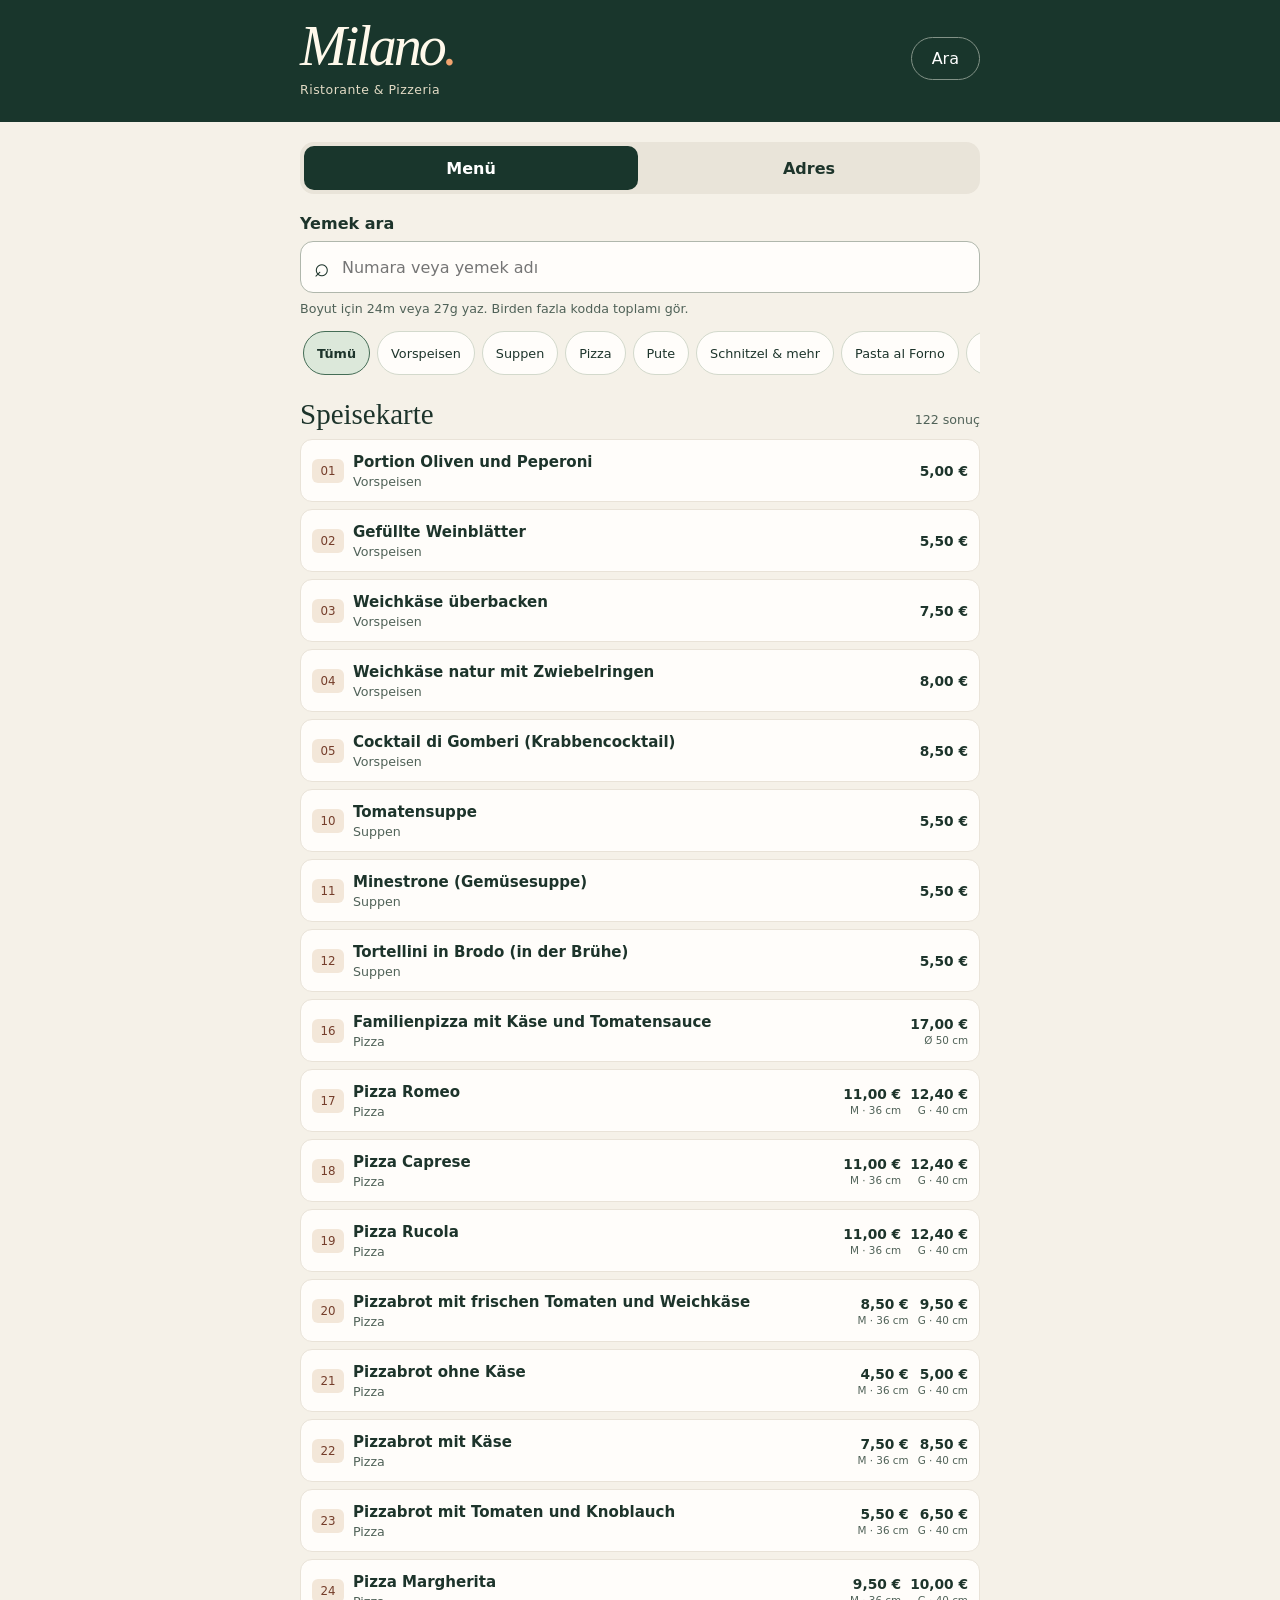
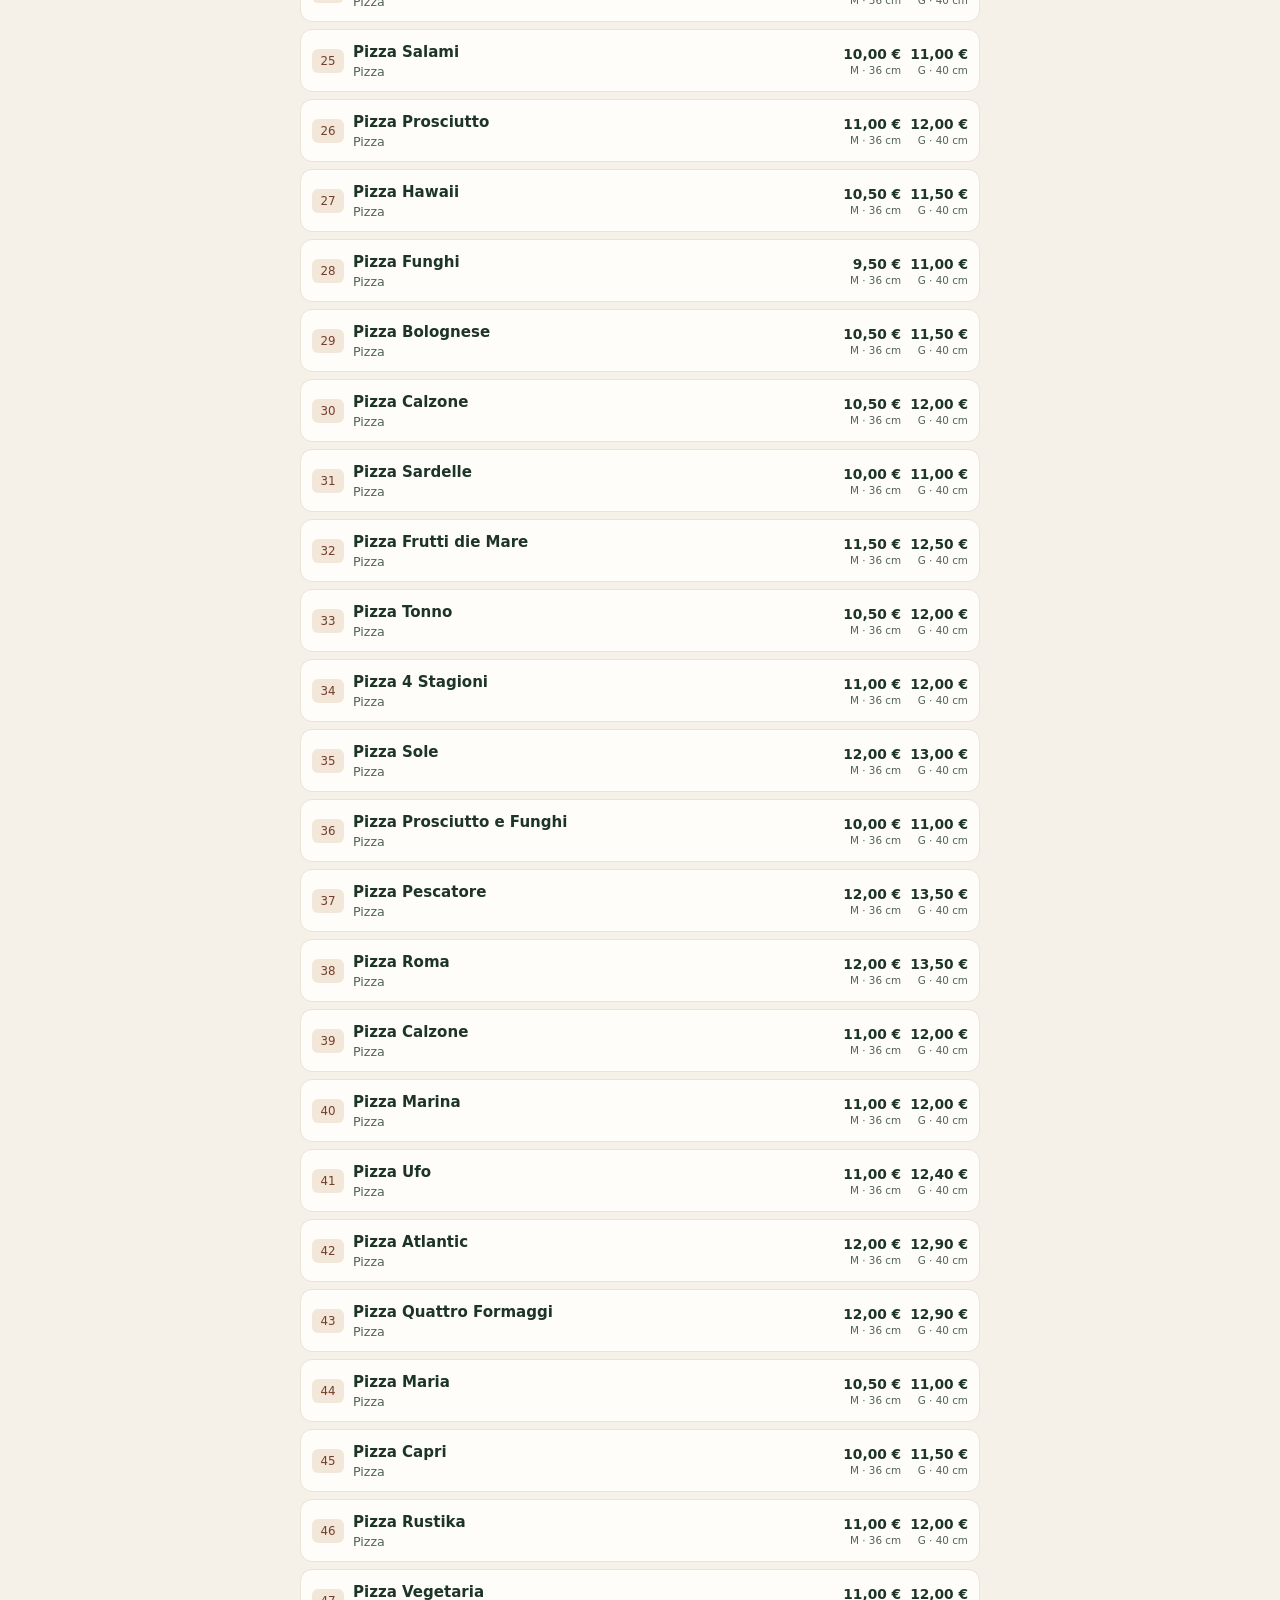
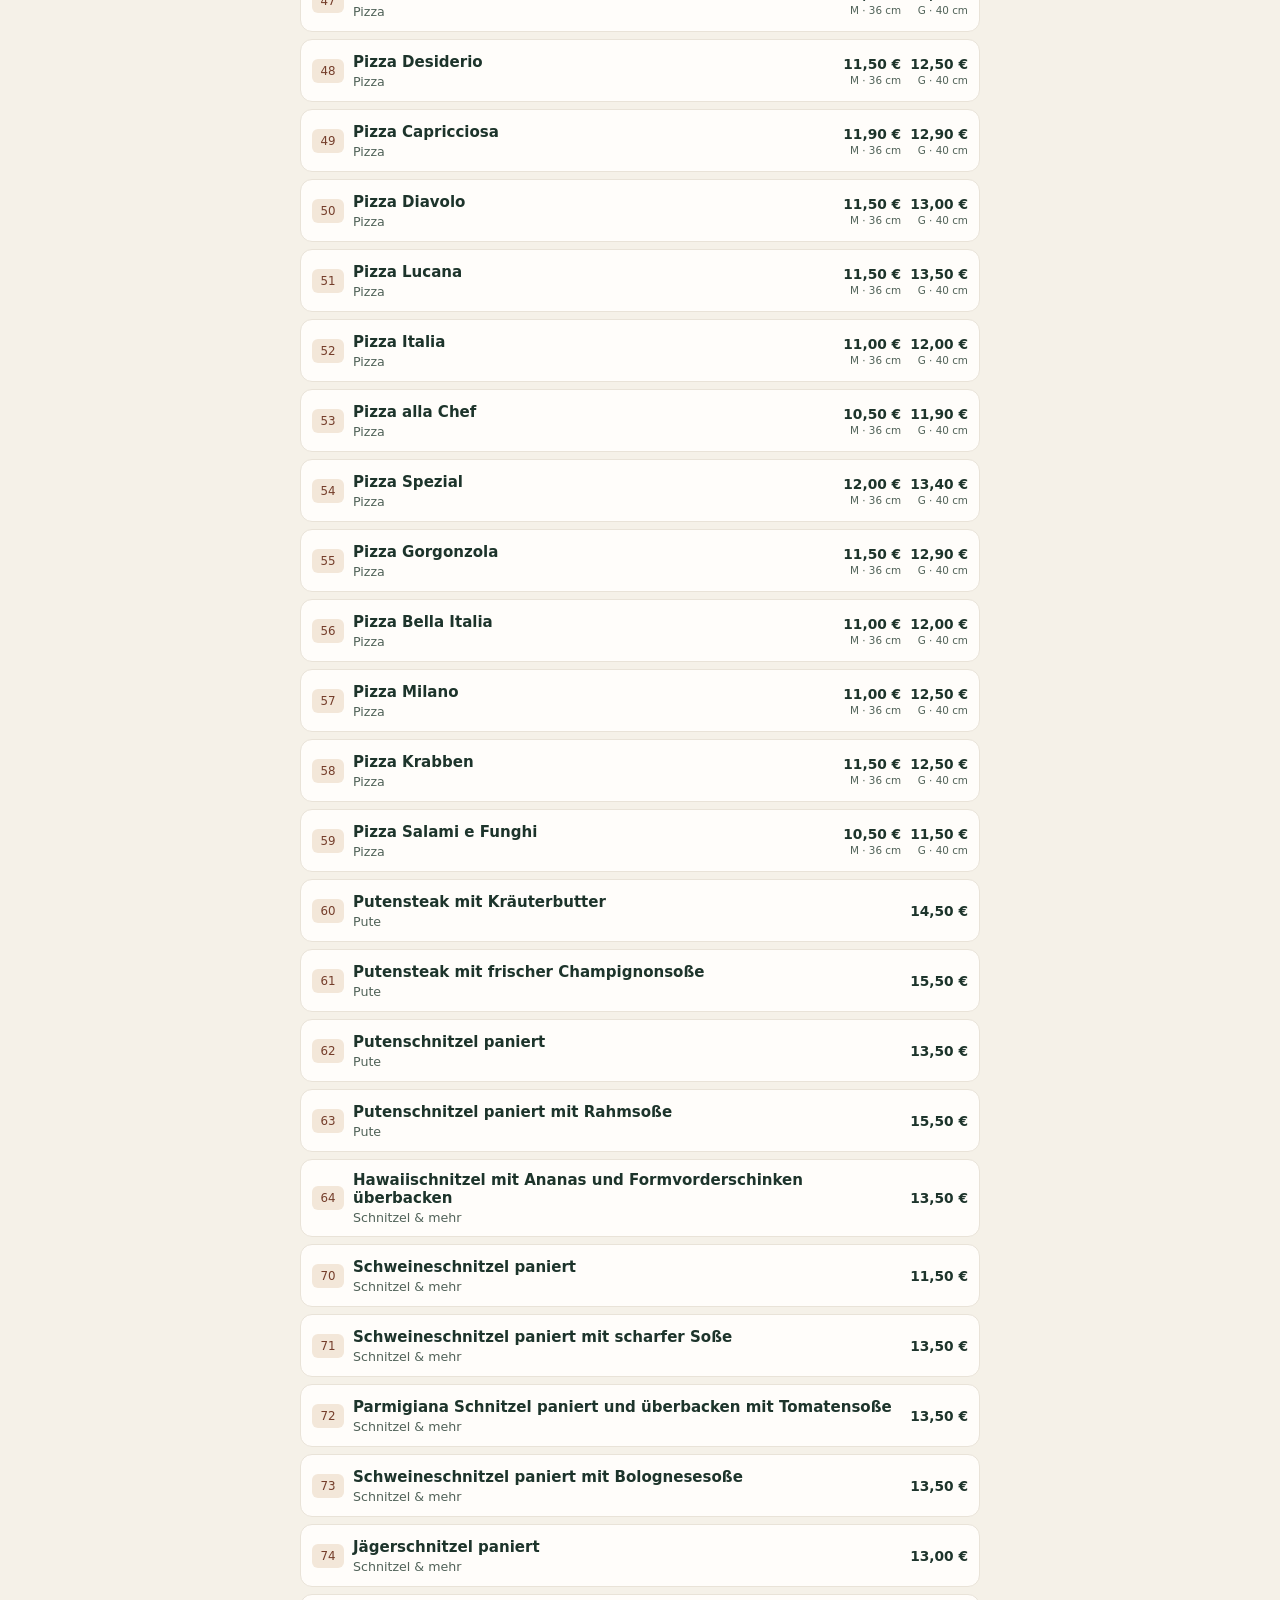
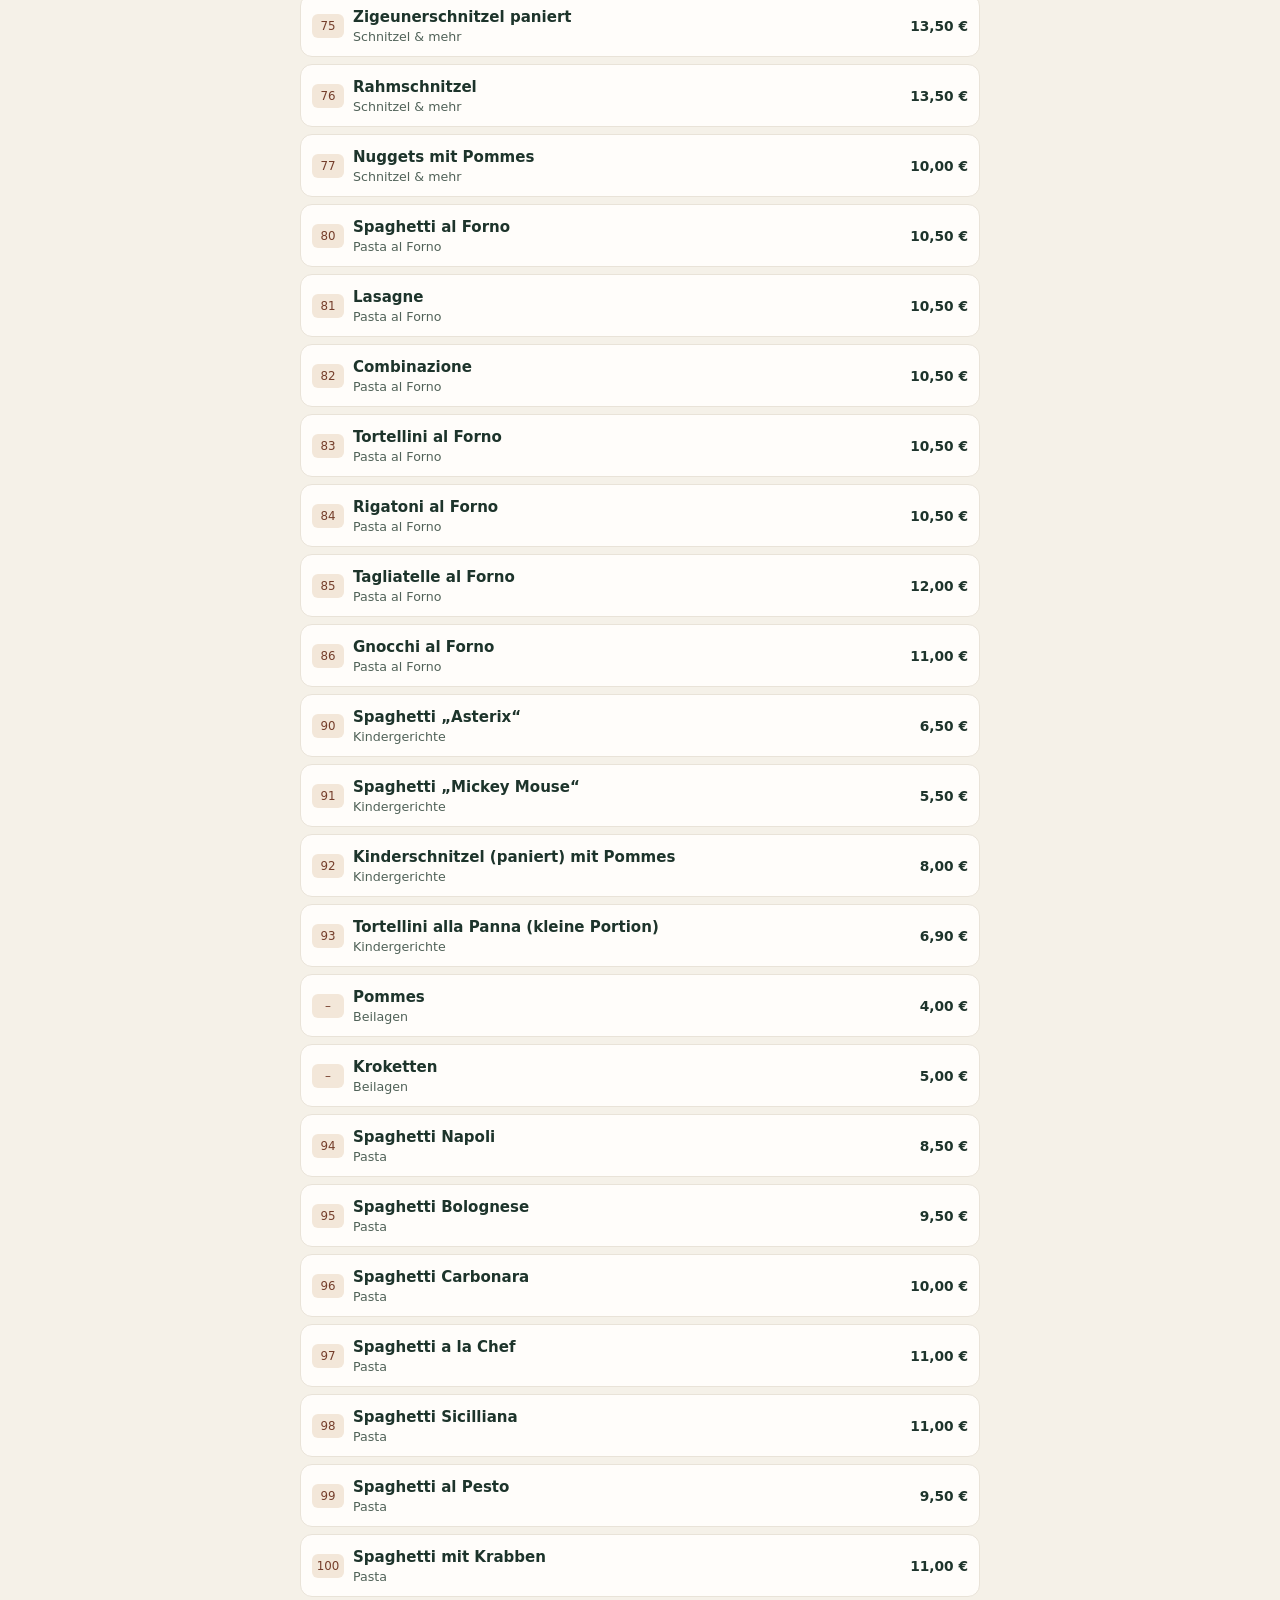
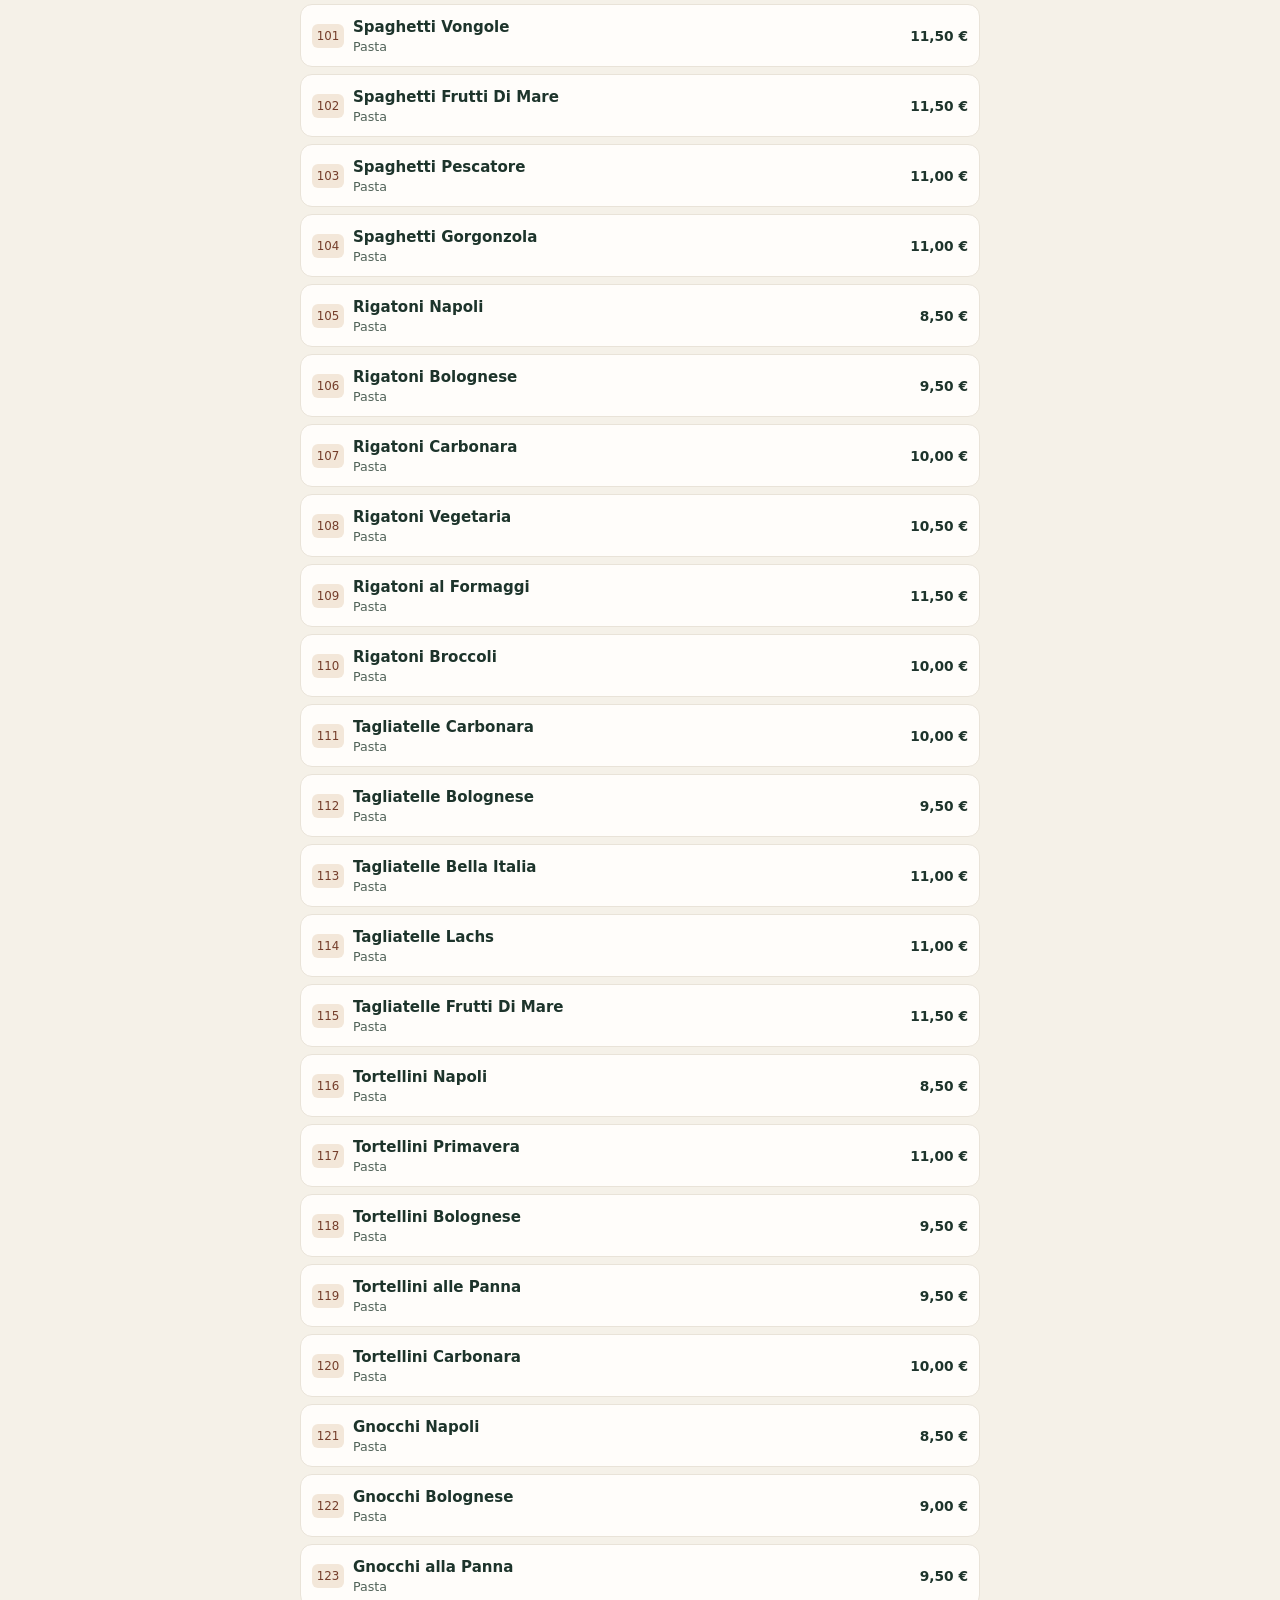
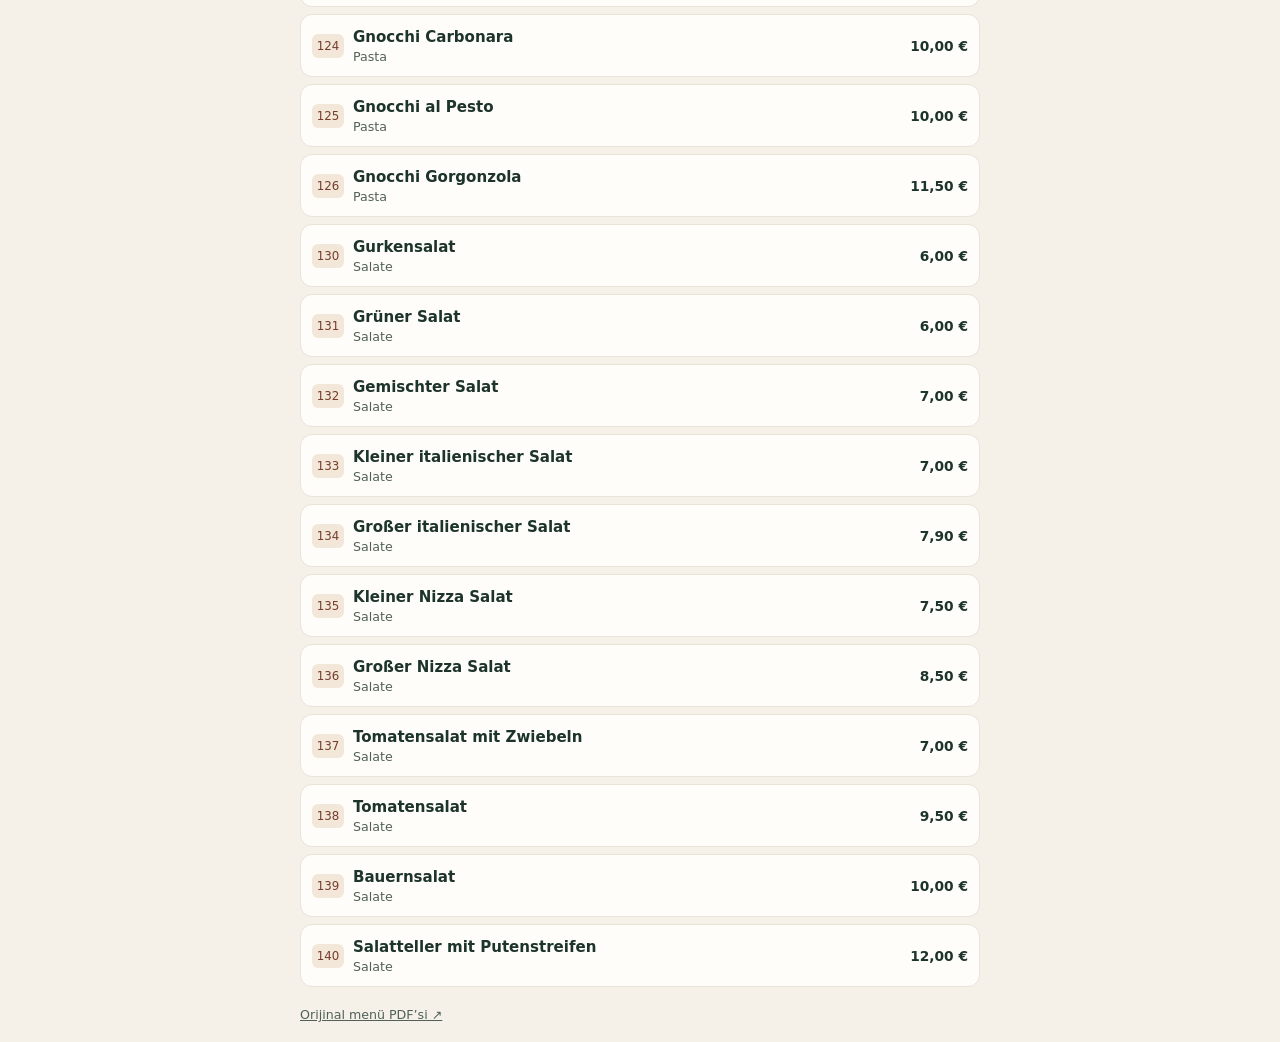
==== index.html @ b04bb292 "Add files via upload" ====
<!doctype html>
<html lang="tr">
<head>
<meta charset="utf-8">
<meta name="viewport" content="width=device-width, initial-scale=1, viewport-fit=cover">
<meta name="theme-color" content="#19362c">
<meta name="apple-mobile-web-app-capable" content="yes">
<meta name="apple-mobile-web-app-title" content="Milano">
<link rel="apple-touch-icon" href="./icon-180.png">
<link rel="icon" href="./icon-192.png">
<link rel="manifest" href="./manifest.webmanifest">
<link rel="stylesheet" href="./style.css">
<title>Milano · Menü &amp; Adres</title>
</head>
<body>
<header>
  <div class="masthead">
    <div><div class="wordmark">Milano<span>.</span></div><p>Ristorante &amp; Pizzeria</p></div>
    <a class="call" href="tel:+4963594090491" aria-label="Milano’yu ara">Ara</a>
  </div>
</header>
<main>
  <div id="main-tabs" class="tabs" role="tablist" aria-label="Arama türü">
    <button id="menu-tab" role="tab" aria-selected="true" aria-controls="results-panel">Menü</button>
    <button id="address-tab" role="tab" aria-selected="false" aria-controls="results-panel" tabindex="-1">Adres</button>
  </div>
  <section id="results-panel" role="tabpanel" aria-labelledby="menu-tab">
    <div class="search-area">
      <label id="search-label" for="query">Yemek ara</label>
      <div class="search"><span aria-hidden="true">⌕</span><input id="query" type="search" autocomplete="off" autocapitalize="off" spellcheck="false" placeholder="Numara veya yemek adı"></div>
      <p id="hint">Boyut için 24m veya 27g yaz. Birden fazla kodda toplamı gör.</p>
    </div>
    <div id="filters" class="filters" aria-label="Filtreler"></div>
    <div class="results-header"><h1 id="results-title">Speisekarte</h1><span id="count" role="status"></span></div>
    <p id="coverage" hidden>Kasabaya dokunarak sokak listesini aç. Liste resmî adres ve harita kayıtlarına dayanır.</p>
    <div id="total" aria-live="polite" hidden></div>
    <ul id="results"></ul>
    <footer>
      <a id="pdf-link" href="./speisekarte.pdf#page=2" target="_blank" rel="noopener">Orijinal menü PDF’si ↗</a>
      <p id="street-attribution" hidden><a href="https://geoshop.rlp.de/opendata-hk.html" target="_blank" rel="noopener">©GeoBasis-DE / LVermGeoRP (2026)</a> · <a href="https://www.govdata.de/dl-de/by-2-0" target="_blank" rel="noopener">dl-de/by-2-0</a> · Daten bearbeitet<br><a href="https://www.openplzapi.org/en/sources/" target="_blank" rel="noopener">OpenPLZ API</a> · <a href="https://www.openstreetmap.org/copyright" target="_blank" rel="noopener">© OpenStreetMap contributors · ODbL</a></p>
    </footer>
  </section>
  <section id="town-panel" aria-labelledby="town-title" hidden>
    <button id="town-back" type="button">← Teslimat yerlerine dön</button>
    <div class="results-header"><h1 id="town-title" tabindex="-1"></h1><span id="town-count" class="meta"></span></div>
    <p id="town-minimum" class="meta"></p>
    <p id="town-note" class="meta" hidden></p>
    <ul id="town-streets" class="town-streets"></ul>
    <footer><a href="https://geoshop.rlp.de/opendata-hk.html" target="_blank" rel="noopener">©GeoBasis-DE / LVermGeoRP (2026)</a> · <a href="https://www.govdata.de/dl-de/by-2-0" target="_blank" rel="noopener">dl-de/by-2-0</a> · Daten bearbeitet<br><a href="https://www.openplzapi.org/en/sources/" target="_blank" rel="noopener">OpenPLZ API</a> · <a href="https://www.openstreetmap.org/copyright" target="_blank" rel="noopener">© OpenStreetMap contributors · ODbL</a></footer>
  </section>
</main>
<script type="module" src="./app.js"></script>
</body>
</html>
---- style.css ----
:root{font-family:system-ui,sans-serif;color:#1d342b;background:#f5f1e8;color-scheme:light}
*{box-sizing:border-box}
[hidden]{display:none!important}
body{margin:0}
header{background:#19362c;color:#fff9eb;padding-top:env(safe-area-inset-top)}
.masthead,main{max-width:720px;margin:auto;padding-left:max(20px,env(safe-area-inset-left));padding-right:max(20px,env(safe-area-inset-right))}
.masthead{display:flex;justify-content:space-between;align-items:center;padding-block:20px 25px}
.wordmark{font:italic 56px/.95 Georgia,serif;letter-spacing:-3px}
.wordmark span{color:#f2a46f}
.masthead p{margin:9px 0 0;color:#e2dbc5;font-size:.78rem;letter-spacing:.04em}
.call{border:1px solid #829287;border-radius:25px;color:white;text-decoration:none;padding:11px 20px}
.tabs{margin:20px 0;display:grid;grid-template-columns:1fr 1fr;padding:4px;background:#e9e4d9;border-radius:14px;gap:4px}
button,input{font:inherit}
button{cursor:pointer;color:inherit}
.tabs button{border:0;border-radius:10px;background:transparent;min-height:44px;font-weight:650}
.tabs [aria-selected=true]{background:#19362c;color:white}
.search-area label{display:block;font-weight:700;margin-bottom:8px}
.search{display:flex;align-items:center;gap:10px;background:#fffdfa;border:1px solid #b0b7ac;border-radius:13px;padding:0 13px}
.search span{font-size:1.6rem}
.search input{border:0;width:100%;min-width:0;min-height:50px;background:transparent;color:inherit;font-size:16px;outline:none}
.search:focus-within{outline:2px solid #19664b;outline-offset:2px}
:focus-visible{outline:2px solid #19664b;outline-offset:2px}
#hint,#coverage,.meta,#count,footer,.size{color:#506258;font-size:.79rem}
#hint{margin:8px 0 12px}
.filters{display:flex;gap:7px;overflow:auto;padding:3px 3px 8px;scrollbar-width:thin}
.filters button{flex:none;background:#fffdfa;border:1px solid #d3d9cc;border-radius:30px;min-height:44px;padding-inline:13px;font-size:.8rem}
.filters [aria-pressed=true]{background:#dce8da;border-color:#456d56;font-weight:700}
.results-header{display:flex;align-items:baseline;justify-content:space-between;gap:10px;margin:15px 0 8px}
h1{font:normal 29px Georgia,serif;margin:0}
#coverage{margin:0 0 11px}
#results{list-style:none;padding:0;margin:0;display:grid;gap:7px}
.card{display:grid;grid-template-columns:auto minmax(0,1fr) auto;align-items:center;gap:9px;background:#fffdfa;border:1px solid #e9e3d8;border-radius:12px;padding:11px;min-height:63px}
.address-card{grid-template-columns:minmax(0,1fr) auto}
.town-card{background:#fffdfa;border:1px solid #e9e3d8;border-radius:12px}
.town-button{display:grid;grid-template-columns:minmax(0,1fr) auto auto;align-items:center;gap:10px;width:100%;border:0;background:transparent;text-align:left;padding:11px;min-height:63px;border-radius:12px}
.town-button::after{content:"";width:8px;height:8px;border-right:2px solid #506258;border-top:2px solid #506258;transform:rotate(45deg);margin:0 5px 0 1px}
.town-button>span:nth-child(2){text-align:right;white-space:nowrap}
#town-panel{padding-top:17px}
#town-back{min-height:44px;padding:0 13px;border:1px solid #b9cbb9;border-radius:10px;background:#e8efe5;font-weight:650}
#town-title:focus{outline:none}
#town-minimum{margin-top:0}
.town-streets{list-style:none;margin:15px 0 0;padding:0 11px;background:#fffdfa;border:1px solid #e9e3d8;border-radius:12px}
.town-streets:empty{display:none}
.town-streets li{display:flex;justify-content:space-between;align-items:center;gap:8px;border-top:1px solid #e9e3d8;font-size:.88rem}
.town-streets li:first-child{border-top:0}
.maps-link{color:#234f3d;background:#e8efe5;border:1px solid #b9cbb9;border-radius:8px;font-size:.75rem;font-weight:700;display:inline-flex;align-items:center;min-height:44px;padding-inline:9px;white-space:nowrap;text-decoration:none}
.town-streets li{padding-block:4px}
.address-card .maps-link{margin-top:5px}
.number{font-size:.74rem;min-width:32px;text-align:center;padding:5px 4px;border-radius:6px;color:#753e2b;background:#f3e7d9;font-variant-numeric:tabular-nums}
.name{display:block;font-weight:660;font-size:.94rem;overflow-wrap:anywhere}
.meta{display:block;margin-top:3px}
.meta a,footer a{color:inherit}
.prices{display:flex;gap:9px;text-align:right;white-space:nowrap}
.price{font-size:.86rem;font-weight:720;display:block;font-variant-numeric:tabular-nums}
.size{font-size:.65rem;display:block;margin-top:2px}
#total{background:#dce8da;padding:11px 13px;margin:0 0 8px;border-radius:10px;font-size:.9rem}
.empty{padding:20px 8px;color:#506258}
footer{padding:20px 0 calc(20px + env(safe-area-inset-bottom))}
@media(max-width:360px){.masthead,main{padding-inline:13px}.card{gap:6px;padding-inline:8px}.prices{gap:6px}}
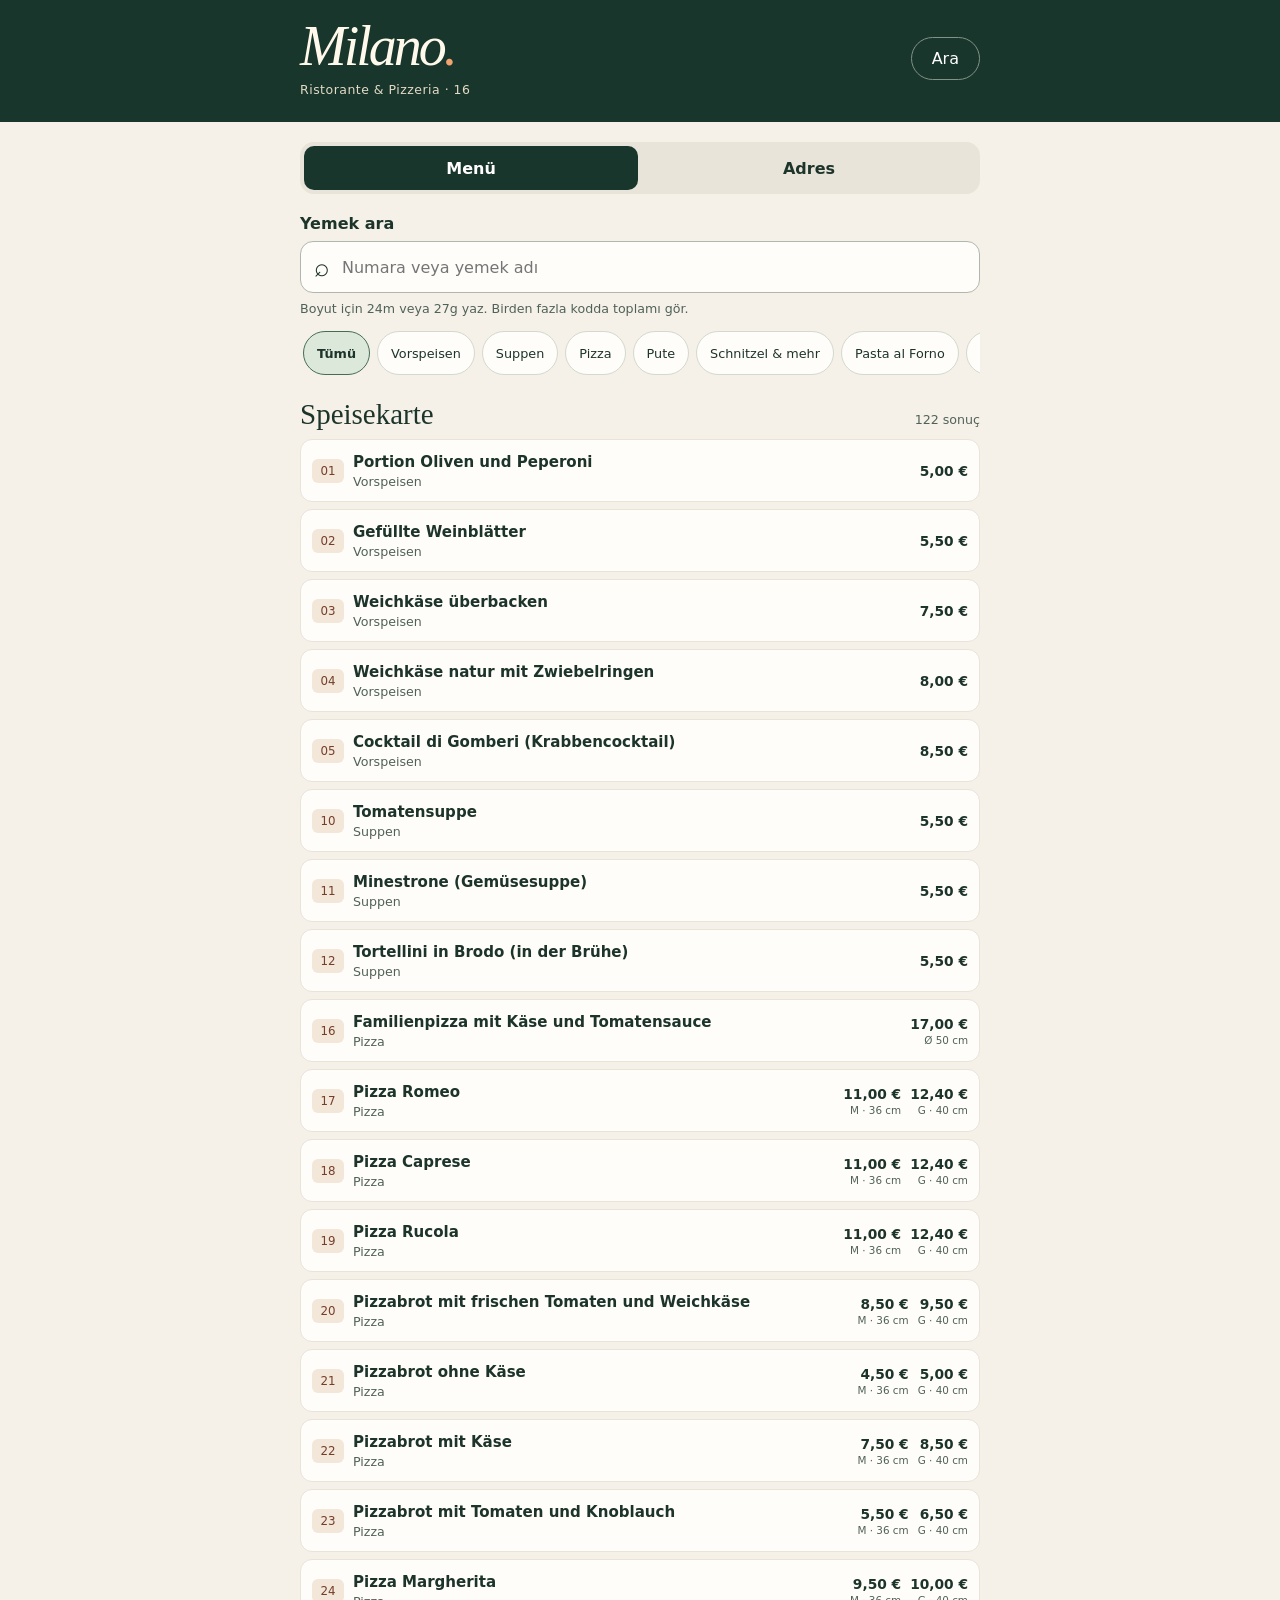
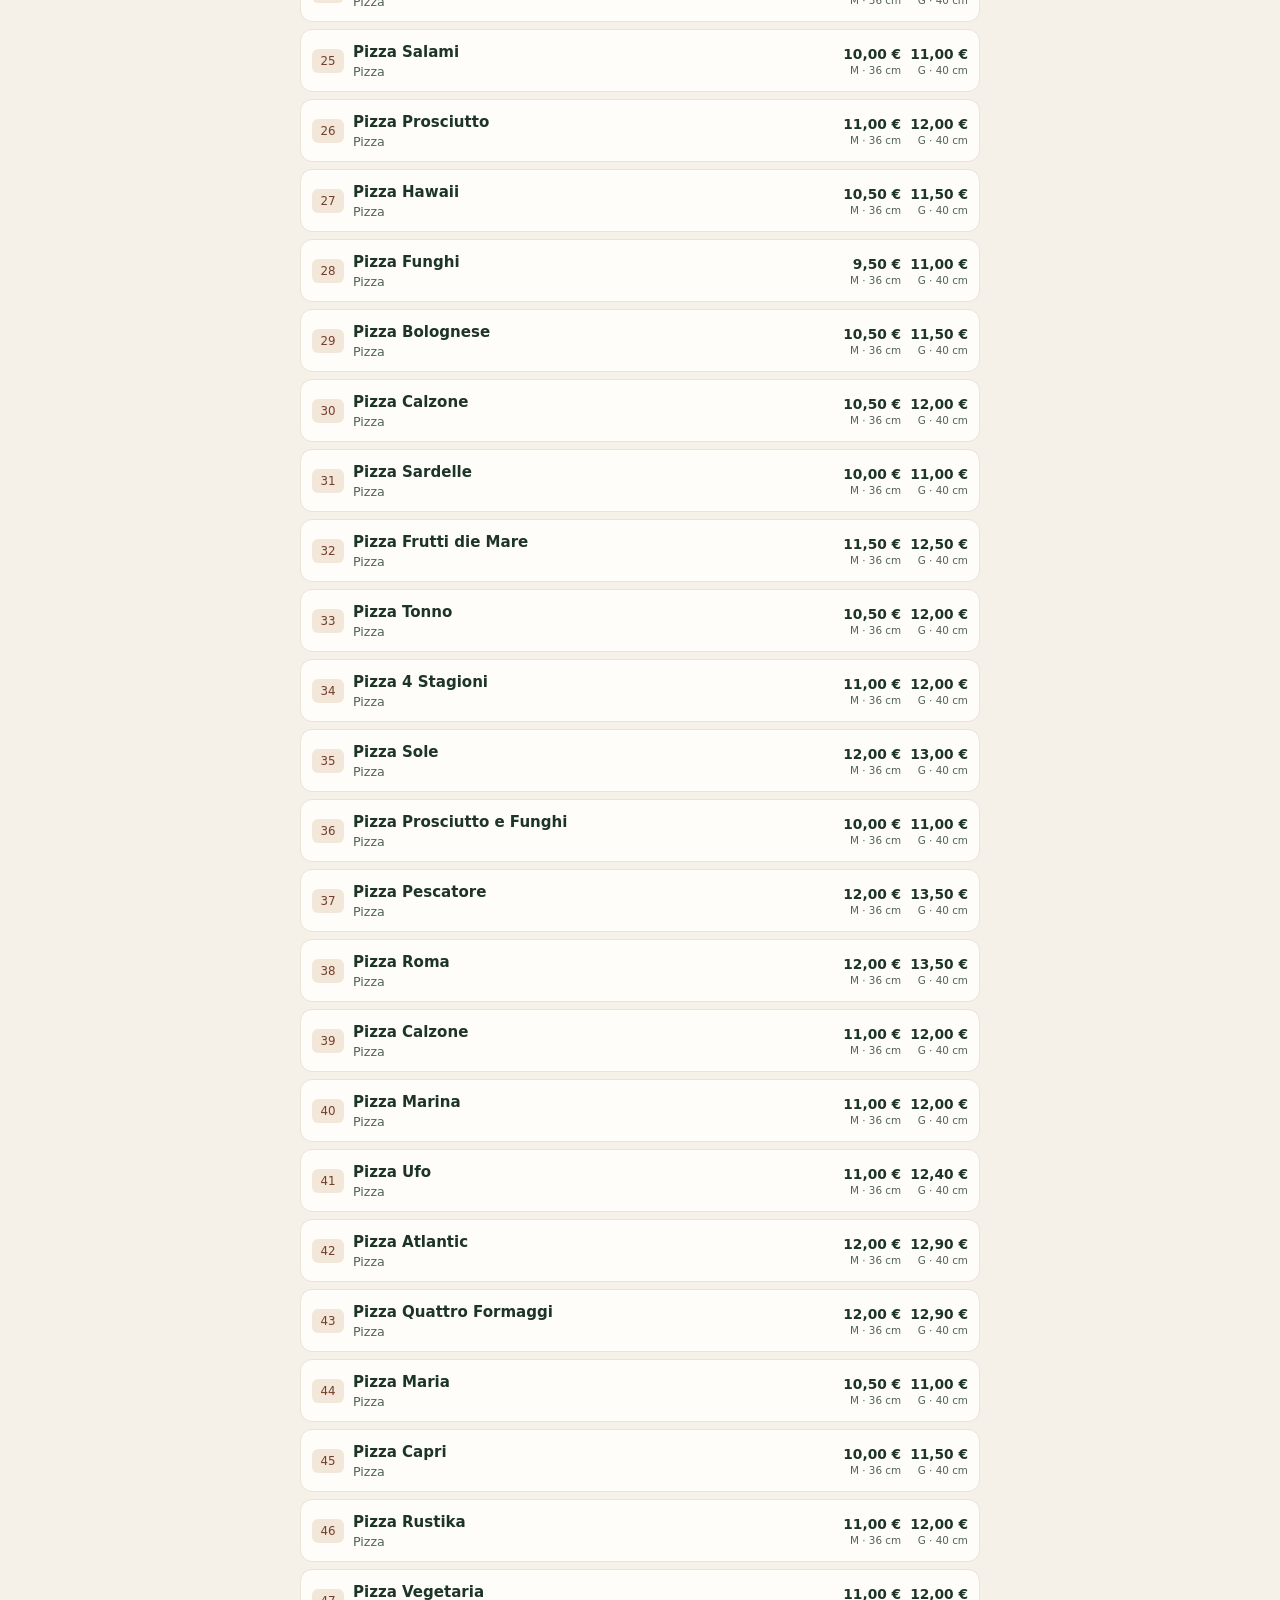
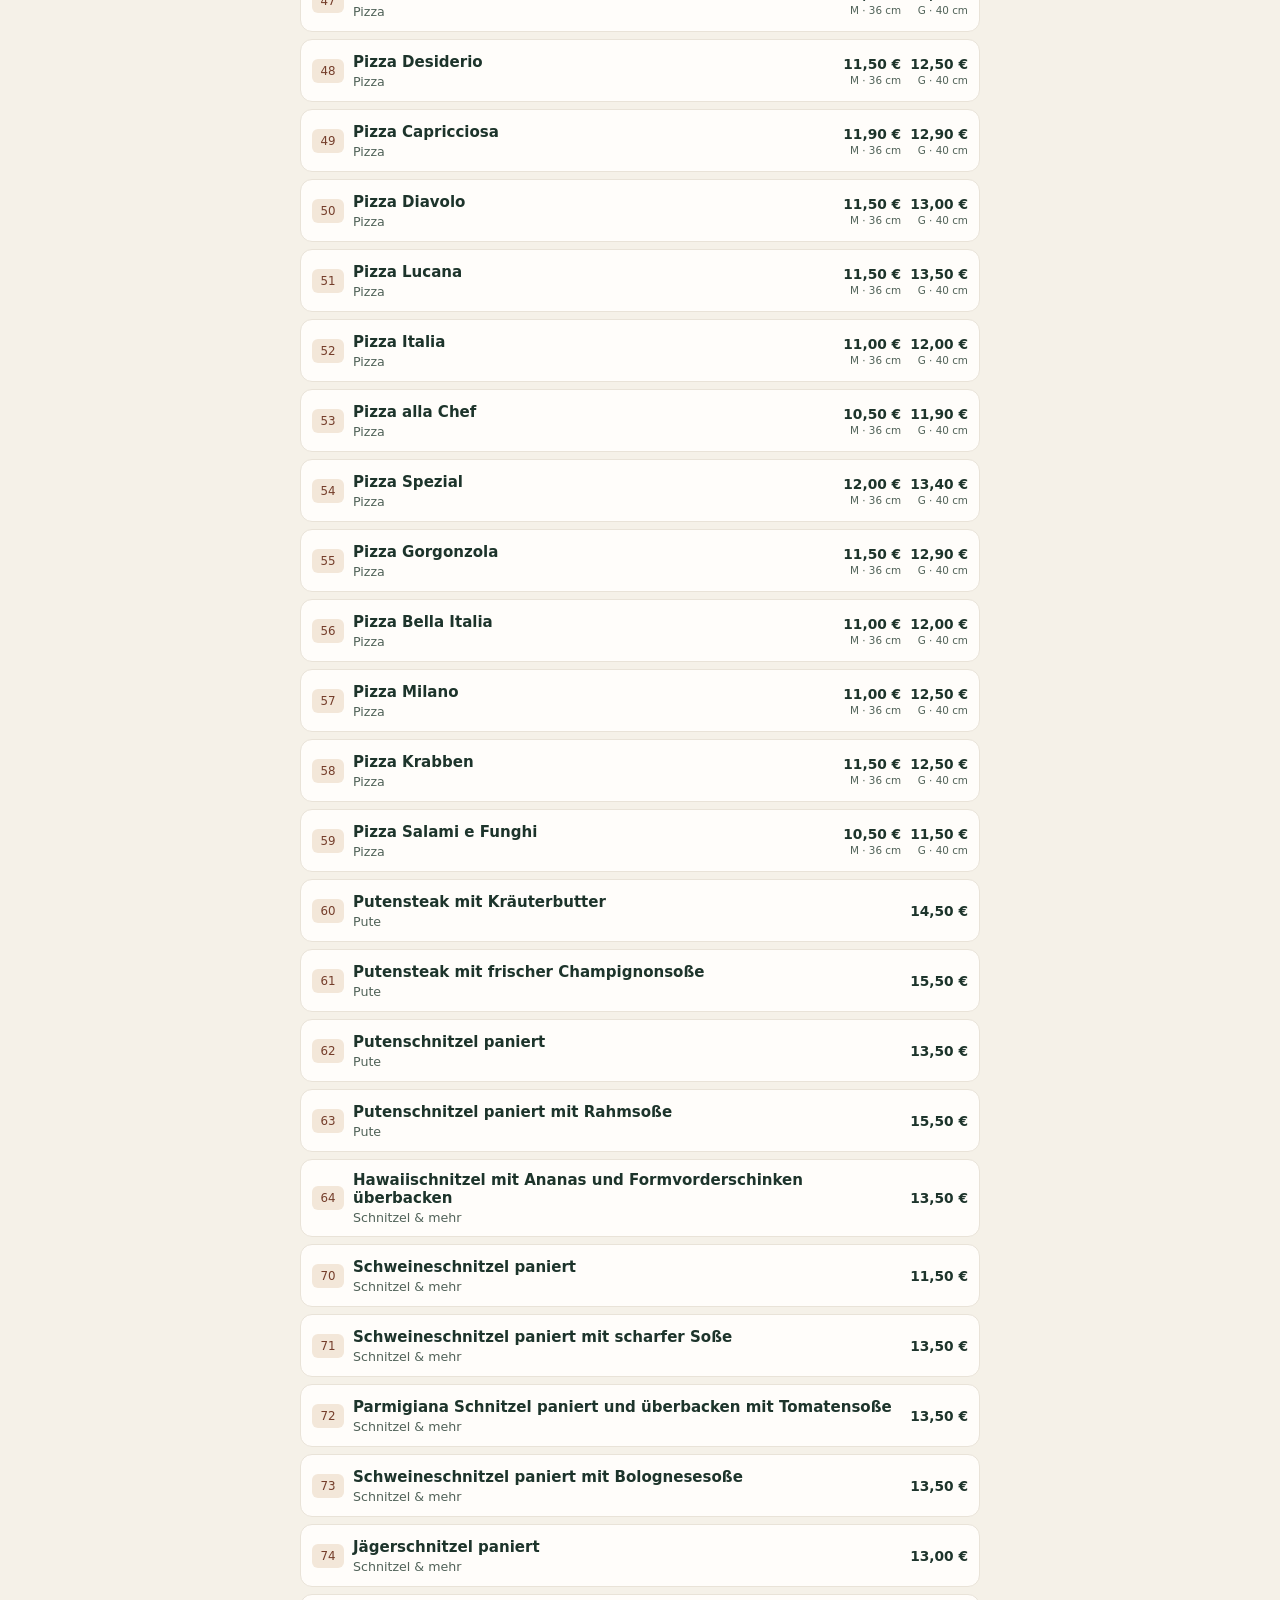
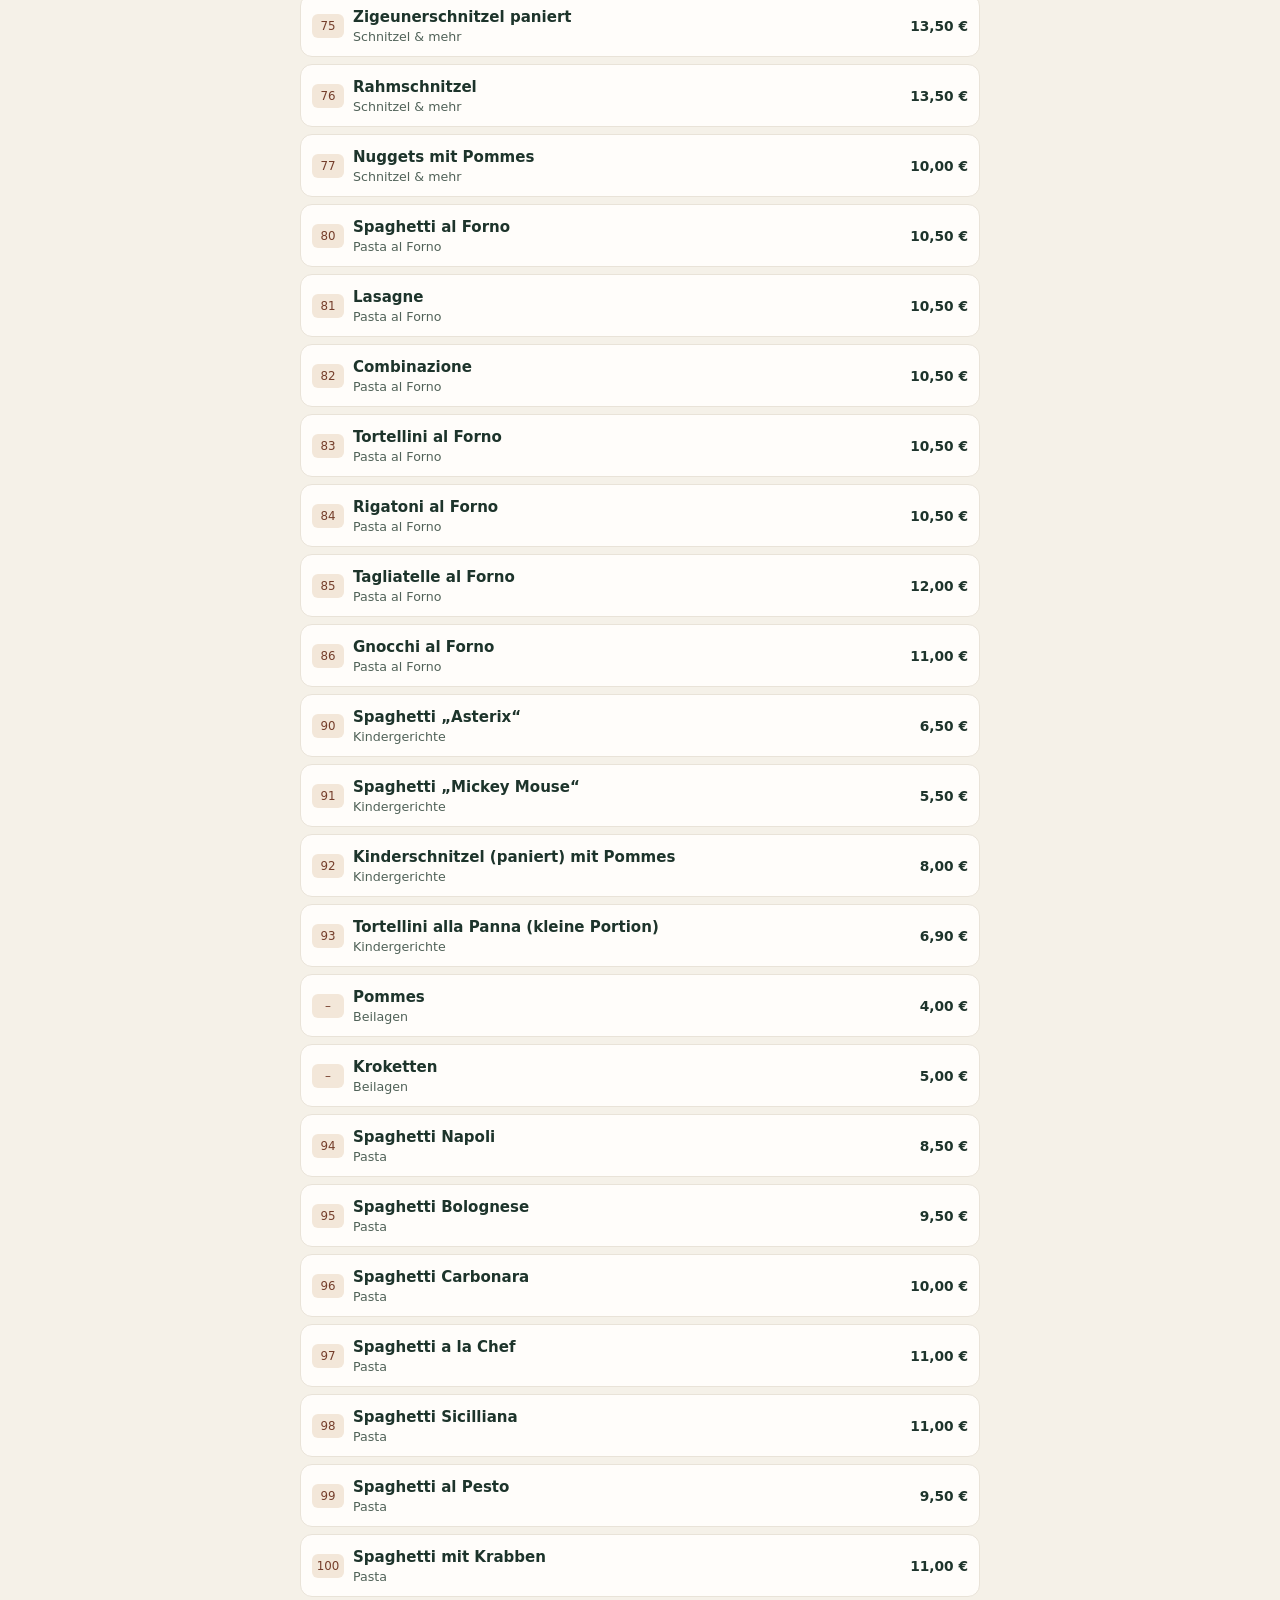
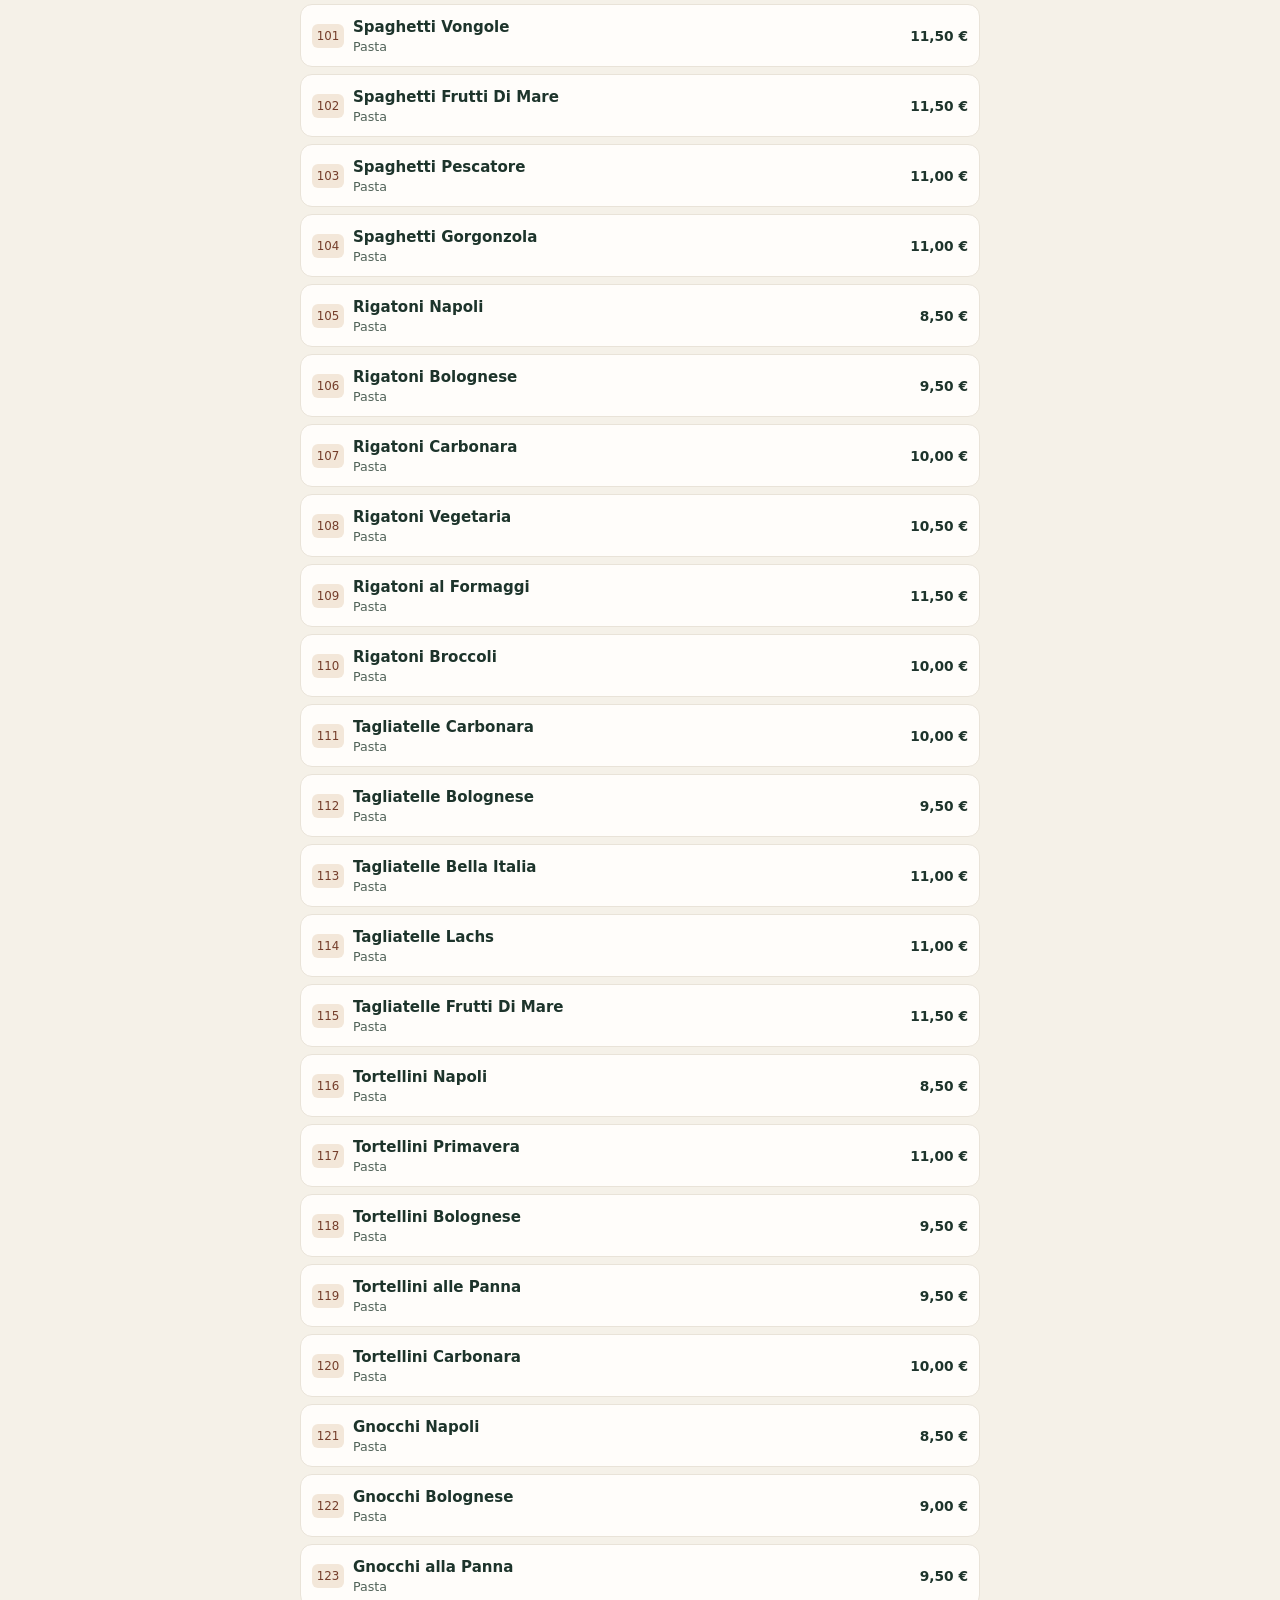
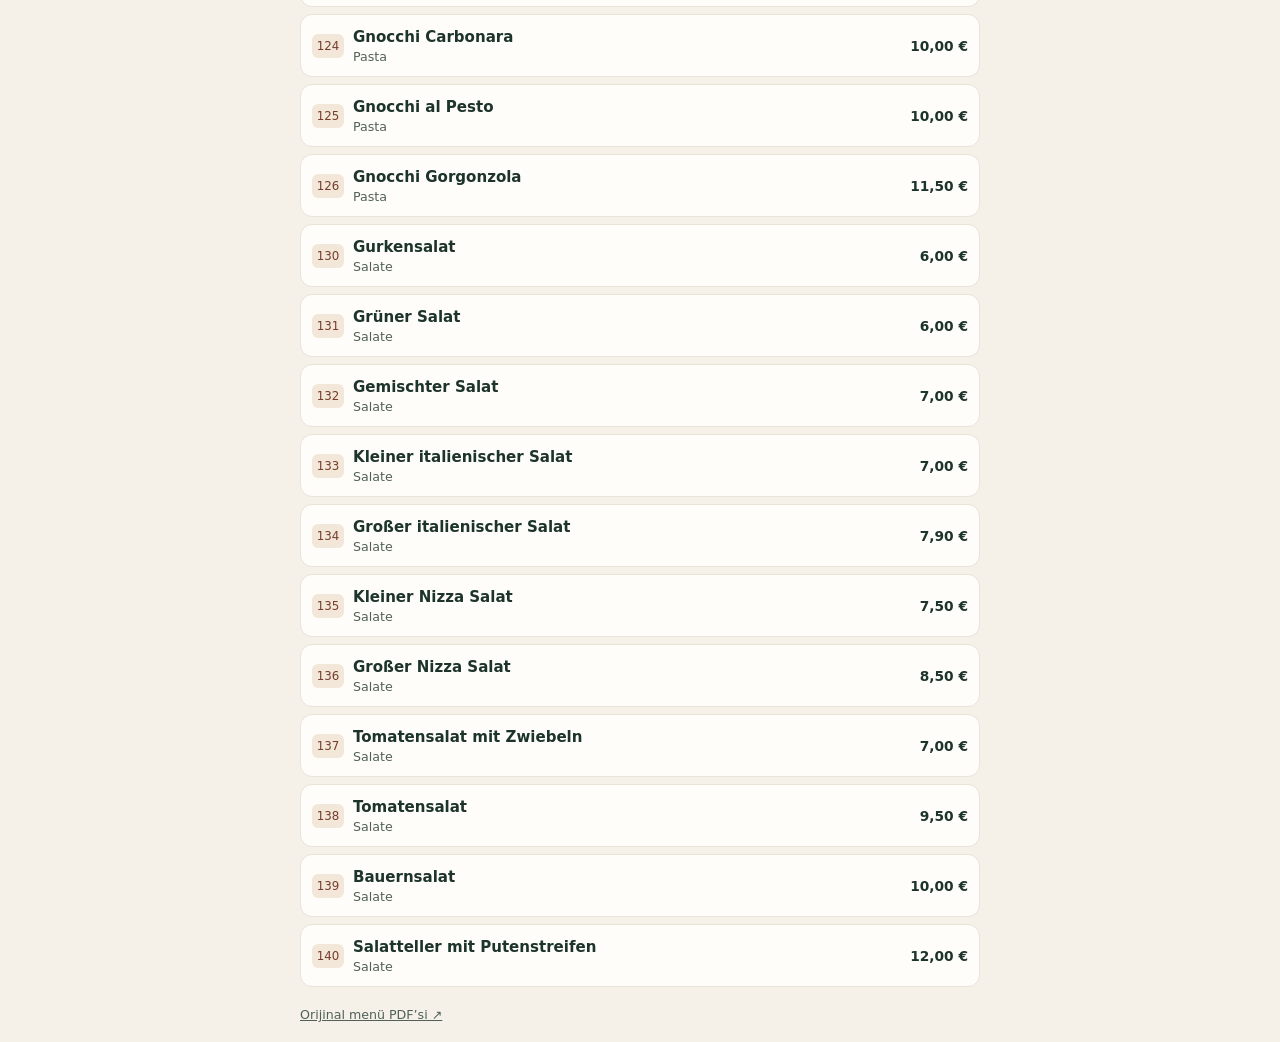
==== commit 8f652e78: "Add files via upload" ====
--- a/index.html
+++ b/index.html
@@ -9,13 +9,88 @@
 <link rel="apple-touch-icon" href="./icon-180.png">
 <link rel="icon" href="./icon-192.png">
 <link rel="manifest" href="./manifest.webmanifest">
-<link rel="stylesheet" href="./style.css">
-<title>Milano · Menü &amp; Adres</title>
+<style>
+:root{font-family:system-ui,sans-serif;color:#1d342b;background:#f5f1e8;color-scheme:light}
+*{box-sizing:border-box}
+[hidden]{display:none!important}
+body{margin:0}
+header{background:#19362c;color:#fff9eb;padding-top:env(safe-area-inset-top)}
+.masthead,main{max-width:720px;margin:auto;padding-left:max(20px,env(safe-area-inset-left));padding-right:max(20px,env(safe-area-inset-right))}
+.masthead{display:flex;justify-content:space-between;align-items:center;padding-block:20px 25px}
+.wordmark{font:italic 56px/.95 Georgia,serif;letter-spacing:-3px}
+.wordmark span{color:#f2a46f}
+.masthead p{margin:9px 0 0;color:#e2dbc5;font-size:.78rem;letter-spacing:.04em}
+.call{border:1px solid #829287;border-radius:25px;color:white;text-decoration:none;padding:11px 20px}
+.tabs{margin:20px 0;display:grid;grid-template-columns:1fr 1fr;padding:4px;background:#e9e4d9;border-radius:14px;gap:4px}
+button,input{font:inherit}
+button{cursor:pointer;color:inherit}
+.tabs button{border:0;border-radius:10px;background:transparent;min-height:44px;font-weight:650}
+.tabs [aria-selected=true]{background:#19362c;color:white}
+.search-area label{display:block;font-weight:700;margin-bottom:8px}
+.search{display:flex;align-items:center;gap:10px;background:#fffdfa;border:1px solid #b0b7ac;border-radius:13px;padding:0 13px}
+.search span{font-size:1.6rem}
+.search input{border:0;width:100%;min-width:0;min-height:50px;background:transparent;color:inherit;font-size:16px;outline:none}
+.search input::-webkit-search-cancel-button{display:none;-webkit-appearance:none}
+#clear-query{flex:none;width:44px;height:44px;border:0;border-radius:50%;background:transparent;font-size:26px;line-height:1;color:#506258;touch-action:manipulation;-webkit-tap-highlight-color:transparent}
+#clear-query:active{background:#e8efe5}
+.search:focus-within{outline:2px solid #19664b;outline-offset:2px}
+:focus-visible{outline:2px solid #19664b;outline-offset:2px}
+#hint,.meta,#count,footer,.size{color:#506258;font-size:.79rem}
+#hint{margin:8px 0 12px}
+.filters{display:flex;gap:7px;overflow:auto;padding:3px 3px 8px;scrollbar-width:thin}
+.filters button{flex:none;background:#fffdfa;border:1px solid #d3d9cc;border-radius:30px;min-height:44px;padding-inline:13px;font-size:.8rem}
+.filters [aria-pressed=true]{background:#dce8da;border-color:#456d56;font-weight:700}
+.results-header{display:flex;align-items:baseline;justify-content:space-between;gap:10px;margin:15px 0 8px}
+h1{font:normal 29px Georgia,serif;margin:0}
+#results-title.address-title{font-size:24px}
+#results{list-style:none;padding:0;margin:0;display:grid;gap:7px}
+.card{display:grid;grid-template-columns:auto minmax(0,1fr) auto;align-items:center;gap:9px;background:#fffdfa;border:1px solid #e9e3d8;border-radius:12px;padding:11px;min-height:63px}
+.address-card{grid-template-columns:minmax(0,1fr) auto}
+.town-card{background:#fffdfa;border:1px solid #e9e3d8;border-radius:12px}
+.town-button{display:grid;grid-template-columns:minmax(0,1fr) auto auto;align-items:center;gap:10px;width:100%;border:0;background:transparent;text-align:left;padding:11px;min-height:63px;border-radius:12px}
+.town-button::after{content:"";width:8px;height:8px;border-right:2px solid #506258;border-top:2px solid #506258;transform:rotate(45deg);margin:0 5px 0 1px}
+.town-button>span:nth-child(2){text-align:right;white-space:nowrap}
+#town-panel{padding-top:17px}
+#town-back{min-height:44px;padding:0 13px;border:1px solid #b9cbb9;border-radius:10px;background:#e8efe5;font-weight:650}
+#town-title:focus{outline:none}
+#town-minimum{margin-top:0}
+.town-streets{list-style:none;margin:15px 0 0;padding:0 11px;background:#fffdfa;border:1px solid #e9e3d8;border-radius:12px}
+.town-streets:empty{display:none}
+.town-streets li{display:flex;justify-content:space-between;align-items:center;gap:8px;border-top:1px solid #e9e3d8;font-size:.88rem}
+.town-streets li:first-child{border-top:0}
+.maps-link{color:#234f3d;background:#e8efe5;border:1px solid #b9cbb9;border-radius:8px;font-size:.75rem;font-weight:700;display:inline-flex;align-items:center;min-height:44px;padding-inline:9px;white-space:nowrap;text-decoration:none}
+.town-streets li{padding-block:4px}
+.address-card .maps-link{margin-top:5px}
+.number{font-size:.74rem;min-width:32px;text-align:center;padding:5px 4px;border-radius:6px;color:#753e2b;background:#f3e7d9;font-variant-numeric:tabular-nums}
+.name{display:block;font-weight:660;font-size:.94rem;overflow-wrap:anywhere}
+.meta{display:block;margin-top:3px}
+.meta a,footer a{color:inherit}
+.prices{display:flex;gap:9px;text-align:right;white-space:nowrap}
+.price{font-size:.86rem;font-weight:720;display:block;font-variant-numeric:tabular-nums}
+.size{font-size:.65rem;display:block;margin-top:2px}
+#total{background:#dce8da;padding:11px 13px;margin:0 0 8px;border-radius:10px;font-size:.9rem}
+.empty{padding:20px 8px;color:#506258}
+footer{padding:20px 0 calc(20px + env(safe-area-inset-bottom))}
+@media(max-width:360px){.masthead,main{padding-inline:13px}.card{gap:6px;padding-inline:8px}.prices{gap:6px}}
+
+:root:is(.search-compact,:has(#query:focus)),:root:is(.search-compact,:has(#query:focus)) body{overflow:hidden;overscroll-behavior:none}
+:root:is(.search-compact,:has(#query:focus)) header,:root:is(.search-compact,:has(#query:focus)) #main-tabs,:root:is(.search-compact,:has(#query:focus)) #filters,
+:root:is(.search-compact,:has(#query:focus)) #results-panel .results-header,:root:is(.search-compact,:has(#query:focus)) #hint,
+:root:is(.search-compact,:has(#query:focus)) #results-panel footer{display:none!important}
+:root:is(.search-compact,:has(#query:focus)) main{position:fixed;top:var(--search-top,0px);left:0;right:0;height:var(--search-height,100dvh);padding-top:8px;padding-bottom:max(8px,env(safe-area-inset-bottom));overflow:hidden}
+:root:is(.search-compact,:has(#query:focus)) #results-panel{height:100%;display:flex;flex-direction:column;min-height:0}
+:root:is(.search-compact,:has(#query:focus)) .search-area{flex:none;padding:3px}
+:root:is(.search-compact,:has(#query:focus)) .search-area label{position:absolute;width:1px;height:1px;padding:0;margin:-1px;overflow:hidden;clip-path:inset(50%);white-space:nowrap}
+:root:is(.search-compact,:has(#query:focus)) #results{flex:1;min-height:0;overflow-y:auto;overscroll-behavior-y:contain;-webkit-overflow-scrolling:touch;align-content:start;margin-top:8px}
+:root:is(.search-compact,:has(#query:focus)) #total{flex:none;margin:8px 0 0}
+
+</style>
+<title>Milano · iPhone arama 16</title>
 </head>
 <body>
 <header>
   <div class="masthead">
-    <div><div class="wordmark">Milano<span>.</span></div><p>Ristorante &amp; Pizzeria</p></div>
+    <div><div class="wordmark">Milano<span>.</span></div><p>Ristorante &amp; Pizzeria · <span id="build-version">16</span></p></div>
     <a class="call" href="tel:+4963594090491" aria-label="Milano’yu ara">Ara</a>
   </div>
 </header>
@@ -27,12 +102,11 @@
   <section id="results-panel" role="tabpanel" aria-labelledby="menu-tab">
     <div class="search-area">
       <label id="search-label" for="query">Yemek ara</label>
-      <div class="search"><span aria-hidden="true">⌕</span><input id="query" type="search" autocomplete="off" autocapitalize="off" spellcheck="false" placeholder="Numara veya yemek adı"></div>
+      <div class="search"><span aria-hidden="true">⌕</span><input id="query" type="search" autocomplete="off" autocapitalize="off" spellcheck="false" placeholder="Numara veya yemek adı"><button id="clear-query" type="button" aria-label="Aramayı temizle" hidden>×</button></div>
       <p id="hint">Boyut için 24m veya 27g yaz. Birden fazla kodda toplamı gör.</p>
     </div>
     <div id="filters" class="filters" aria-label="Filtreler"></div>
     <div class="results-header"><h1 id="results-title">Speisekarte</h1><span id="count" role="status"></span></div>
-    <p id="coverage" hidden>Kasabaya dokunarak sokak listesini aç. Liste resmî adres ve harita kayıtlarına dayanır.</p>
     <div id="total" aria-live="polite" hidden></div>
     <ul id="results"></ul>
     <footer>
@@ -49,6 +123,3484 @@
     <footer><a href="https://geoshop.rlp.de/opendata-hk.html" target="_blank" rel="noopener">©GeoBasis-DE / LVermGeoRP (2026)</a> · <a href="https://www.govdata.de/dl-de/by-2-0" target="_blank" rel="noopener">dl-de/by-2-0</a> · Daten bearbeitet<br><a href="https://www.openplzapi.org/en/sources/" target="_blank" rel="noopener">OpenPLZ API</a> · <a href="https://www.openstreetmap.org/copyright" target="_blank" rel="noopener">© OpenStreetMap contributors · ODbL</a></footer>
   </section>
 </main>
-<script type="module" src="./app.js"></script>
+<script>
+const data = {
+  "menu": [
+  [
+    "01",
+    "Portion Oliven und Peperoni",
+    "Vorspeisen",
+    [
+      500
+    ],
+    2
+  ],
+  [
+    "02",
+    "Gefüllte Weinblätter",
+    "Vorspeisen",
+    [
+      550
+    ],
+    2
+  ],
+  [
+    "03",
+    "Weichkäse überbacken",
+    "Vorspeisen",
+    [
+      750
+    ],
+    2
+  ],
+  [
+    "04",
+    "Weichkäse natur mit Zwiebelringen",
+    "Vorspeisen",
+    [
+      800
+    ],
+    2
+  ],
+  [
+    "05",
+    "Cocktail di Gomberi (Krabbencocktail)",
+    "Vorspeisen",
+    [
+      850
+    ],
+    2
+  ],
+  [
+    "10",
+    "Tomatensuppe",
+    "Suppen",
+    [
+      550
+    ],
+    2
+  ],
+  [
+    "11",
+    "Minestrone (Gemüsesuppe)",
+    "Suppen",
+    [
+      550
+    ],
+    2
+  ],
+  [
+    "12",
+    "Tortellini in Brodo (in der Brühe)",
+    "Suppen",
+    [
+      550
+    ],
+    2
+  ],
+  [
+    "16",
+    "Familienpizza mit Käse und Tomatensauce",
+    "Pizza",
+    [
+      1700
+    ],
+    2
+  ],
+  [
+    "17",
+    "Pizza Romeo",
+    "Pizza",
+    [
+      1100,
+      1240
+    ],
+    2
+  ],
+  [
+    "18",
+    "Pizza Caprese",
+    "Pizza",
+    [
+      1100,
+      1240
+    ],
+    2
+  ],
+  [
+    "19",
+    "Pizza Rucola",
+    "Pizza",
+    [
+      1100,
+      1240
+    ],
+    2
+  ],
+  [
+    "20",
+    "Pizzabrot mit frischen Tomaten und Weichkäse",
+    "Pizza",
+    [
+      850,
+      950
+    ],
+    2
+  ],
+  [
+    "21",
+    "Pizzabrot ohne Käse",
+    "Pizza",
+    [
+      450,
+      500
+    ],
+    2
+  ],
+  [
+    "22",
+    "Pizzabrot mit Käse",
+    "Pizza",
+    [
+      750,
+      850
+    ],
+    2
+  ],
+  [
+    "23",
+    "Pizzabrot mit Tomaten und Knoblauch",
+    "Pizza",
+    [
+      550,
+      650
+    ],
+    2
+  ],
+  [
+    "24",
+    "Pizza Margherita",
+    "Pizza",
+    [
+      950,
+      1000
+    ],
+    2
+  ],
+  [
+    "25",
+    "Pizza Salami",
+    "Pizza",
+    [
+      1000,
+      1100
+    ],
+    2
+  ],
+  [
+    "26",
+    "Pizza Prosciutto",
+    "Pizza",
+    [
+      1100,
+      1200
+    ],
+    2
+  ],
+  [
+    "27",
+    "Pizza Hawaii",
+    "Pizza",
+    [
+      1050,
+      1150
+    ],
+    2
+  ],
+  [
+    "28",
+    "Pizza Funghi",
+    "Pizza",
+    [
+      950,
+      1100
+    ],
+    3
+  ],
+  [
+    "29",
+    "Pizza Bolognese",
+    "Pizza",
+    [
+      1050,
+      1150
+    ],
+    3
+  ],
+  [
+    "30",
+    "Pizza Calzone",
+    "Pizza",
+    [
+      1050,
+      1200
+    ],
+    3
+  ],
+  [
+    "31",
+    "Pizza Sardelle",
+    "Pizza",
+    [
+      1000,
+      1100
+    ],
+    3
+  ],
+  [
+    "32",
+    "Pizza Frutti die Mare",
+    "Pizza",
+    [
+      1150,
+      1250
+    ],
+    3
+  ],
+  [
+    "33",
+    "Pizza Tonno",
+    "Pizza",
+    [
+      1050,
+      1200
+    ],
+    3
+  ],
+  [
+    "34",
+    "Pizza 4 Stagioni",
+    "Pizza",
+    [
+      1100,
+      1200
+    ],
+    3
+  ],
+  [
+    "35",
+    "Pizza Sole",
+    "Pizza",
+    [
+      1200,
+      1300
+    ],
+    3
+  ],
+  [
+    "36",
+    "Pizza Prosciutto e Funghi",
+    "Pizza",
+    [
+      1000,
+      1100
+    ],
+    3
+  ],
+  [
+    "37",
+    "Pizza Pescatore",
+    "Pizza",
+    [
+      1200,
+      1350
+    ],
+    3
+  ],
+  [
+    "38",
+    "Pizza Roma",
+    "Pizza",
+    [
+      1200,
+      1350
+    ],
+    3
+  ],
+  [
+    "39",
+    "Pizza Calzone",
+    "Pizza",
+    [
+      1100,
+      1200
+    ],
+    3
+  ],
+  [
+    "40",
+    "Pizza Marina",
+    "Pizza",
+    [
+      1100,
+      1200
+    ],
+    3
+  ],
+  [
+    "41",
+    "Pizza Ufo",
+    "Pizza",
+    [
+      1100,
+      1240
+    ],
+    3
+  ],
+  [
+    "42",
+    "Pizza Atlantic",
+    "Pizza",
+    [
+      1200,
+      1290
+    ],
+    3
+  ],
+  [
+    "43",
+    "Pizza Quattro Formaggi",
+    "Pizza",
+    [
+      1200,
+      1290
+    ],
+    3
+  ],
+  [
+    "44",
+    "Pizza Maria",
+    "Pizza",
+    [
+      1050,
+      1100
+    ],
+    3
+  ],
+  [
+    "45",
+    "Pizza Capri",
+    "Pizza",
+    [
+      1000,
+      1150
+    ],
+    4
+  ],
+  [
+    "46",
+    "Pizza Rustika",
+    "Pizza",
+    [
+      1100,
+      1200
+    ],
+    4
+  ],
+  [
+    "47",
+    "Pizza Vegetaria",
+    "Pizza",
+    [
+      1100,
+      1200
+    ],
+    4
+  ],
+  [
+    "48",
+    "Pizza Desiderio",
+    "Pizza",
+    [
+      1150,
+      1250
+    ],
+    4
+  ],
+  [
+    "49",
+    "Pizza Capricciosa",
+    "Pizza",
+    [
+      1190,
+      1290
+    ],
+    4
+  ],
+  [
+    "50",
+    "Pizza Diavolo",
+    "Pizza",
+    [
+      1150,
+      1300
+    ],
+    4
+  ],
+  [
+    "51",
+    "Pizza Lucana",
+    "Pizza",
+    [
+      1150,
+      1350
+    ],
+    4
+  ],
+  [
+    "52",
+    "Pizza Italia",
+    "Pizza",
+    [
+      1100,
+      1200
+    ],
+    4
+  ],
+  [
+    "53",
+    "Pizza alla Chef",
+    "Pizza",
+    [
+      1050,
+      1190
+    ],
+    4
+  ],
+  [
+    "54",
+    "Pizza Spezial",
+    "Pizza",
+    [
+      1200,
+      1340
+    ],
+    4
+  ],
+  [
+    "55",
+    "Pizza Gorgonzola",
+    "Pizza",
+    [
+      1150,
+      1290
+    ],
+    4
+  ],
+  [
+    "56",
+    "Pizza Bella Italia",
+    "Pizza",
+    [
+      1100,
+      1200
+    ],
+    4
+  ],
+  [
+    "57",
+    "Pizza Milano",
+    "Pizza",
+    [
+      1100,
+      1250
+    ],
+    4
+  ],
+  [
+    "58",
+    "Pizza Krabben",
+    "Pizza",
+    [
+      1150,
+      1250
+    ],
+    4
+  ],
+  [
+    "59",
+    "Pizza Salami e Funghi",
+    "Pizza",
+    [
+      1050,
+      1150
+    ],
+    4
+  ],
+  [
+    "60",
+    "Putensteak mit Kräuterbutter",
+    "Pute",
+    [
+      1450
+    ],
+    5
+  ],
+  [
+    "61",
+    "Putensteak mit frischer Champignonsoße",
+    "Pute",
+    [
+      1550
+    ],
+    5
+  ],
+  [
+    "62",
+    "Putenschnitzel paniert",
+    "Pute",
+    [
+      1350
+    ],
+    5
+  ],
+  [
+    "63",
+    "Putenschnitzel paniert mit Rahmsoße",
+    "Pute",
+    [
+      1550
+    ],
+    5
+  ],
+  [
+    "64",
+    "Hawaiischnitzel mit Ananas und Formvorderschinken überbacken",
+    "Schnitzel & mehr",
+    [
+      1350
+    ],
+    5
+  ],
+  [
+    "70",
+    "Schweineschnitzel paniert",
+    "Schnitzel & mehr",
+    [
+      1150
+    ],
+    5
+  ],
+  [
+    "71",
+    "Schweineschnitzel paniert mit scharfer Soße",
+    "Schnitzel & mehr",
+    [
+      1350
+    ],
+    5
+  ],
+  [
+    "72",
+    "Parmigiana Schnitzel paniert und überbacken mit Tomatensoße",
+    "Schnitzel & mehr",
+    [
+      1350
+    ],
+    5
+  ],
+  [
+    "73",
+    "Schweineschnitzel paniert mit Bolognesesoße",
+    "Schnitzel & mehr",
+    [
+      1350
+    ],
+    5
+  ],
+  [
+    "74",
+    "Jägerschnitzel paniert",
+    "Schnitzel & mehr",
+    [
+      1300
+    ],
+    5
+  ],
+  [
+    "75",
+    "Zigeunerschnitzel paniert",
+    "Schnitzel & mehr",
+    [
+      1350
+    ],
+    5
+  ],
+  [
+    "76",
+    "Rahmschnitzel",
+    "Schnitzel & mehr",
+    [
+      1350
+    ],
+    5
+  ],
+  [
+    "77",
+    "Nuggets mit Pommes",
+    "Schnitzel & mehr",
+    [
+      1000
+    ],
+    5
+  ],
+  [
+    "80",
+    "Spaghetti al Forno",
+    "Pasta al Forno",
+    [
+      1050
+    ],
+    5
+  ],
+  [
+    "81",
+    "Lasagne",
+    "Pasta al Forno",
+    [
+      1050
+    ],
+    5
+  ],
+  [
+    "82",
+    "Combinazione",
+    "Pasta al Forno",
+    [
+      1050
+    ],
+    5
+  ],
+  [
+    "83",
+    "Tortellini al Forno",
+    "Pasta al Forno",
+    [
+      1050
+    ],
+    5
+  ],
+  [
+    "84",
+    "Rigatoni al Forno",
+    "Pasta al Forno",
+    [
+      1050
+    ],
+    5
+  ],
+  [
+    "85",
+    "Tagliatelle al Forno",
+    "Pasta al Forno",
+    [
+      1200
+    ],
+    5
+  ],
+  [
+    "86",
+    "Gnocchi al Forno",
+    "Pasta al Forno",
+    [
+      1100
+    ],
+    5
+  ],
+  [
+    "90",
+    "Spaghetti „Asterix“",
+    "Kindergerichte",
+    [
+      650
+    ],
+    6
+  ],
+  [
+    "91",
+    "Spaghetti „Mickey Mouse“",
+    "Kindergerichte",
+    [
+      550
+    ],
+    6
+  ],
+  [
+    "92",
+    "Kinderschnitzel (paniert) mit Pommes",
+    "Kindergerichte",
+    [
+      800
+    ],
+    6
+  ],
+  [
+    "93",
+    "Tortellini alla Panna (kleine Portion)",
+    "Kindergerichte",
+    [
+      690
+    ],
+    6
+  ],
+  [
+    null,
+    "Pommes",
+    "Beilagen",
+    [
+      400
+    ],
+    6
+  ],
+  [
+    null,
+    "Kroketten",
+    "Beilagen",
+    [
+      500
+    ],
+    6
+  ],
+  [
+    "94",
+    "Spaghetti Napoli",
+    "Pasta",
+    [
+      850
+    ],
+    6
+  ],
+  [
+    "95",
+    "Spaghetti Bolognese",
+    "Pasta",
+    [
+      950
+    ],
+    6
+  ],
+  [
+    "96",
+    "Spaghetti Carbonara",
+    "Pasta",
+    [
+      1000
+    ],
+    6
+  ],
+  [
+    "97",
+    "Spaghetti a la Chef",
+    "Pasta",
+    [
+      1100
+    ],
+    6
+  ],
+  [
+    "98",
+    "Spaghetti Sicilliana",
+    "Pasta",
+    [
+      1100
+    ],
+    6
+  ],
+  [
+    "99",
+    "Spaghetti al Pesto",
+    "Pasta",
+    [
+      950
+    ],
+    6
+  ],
+  [
+    "100",
+    "Spaghetti mit Krabben",
+    "Pasta",
+    [
+      1100
+    ],
+    6
+  ],
+  [
+    "101",
+    "Spaghetti Vongole",
+    "Pasta",
+    [
+      1150
+    ],
+    6
+  ],
+  [
+    "102",
+    "Spaghetti Frutti Di Mare",
+    "Pasta",
+    [
+      1150
+    ],
+    6
+  ],
+  [
+    "103",
+    "Spaghetti Pescatore",
+    "Pasta",
+    [
+      1100
+    ],
+    6
+  ],
+  [
+    "104",
+    "Spaghetti Gorgonzola",
+    "Pasta",
+    [
+      1100
+    ],
+    6
+  ],
+  [
+    "105",
+    "Rigatoni Napoli",
+    "Pasta",
+    [
+      850
+    ],
+    6
+  ],
+  [
+    "106",
+    "Rigatoni Bolognese",
+    "Pasta",
+    [
+      950
+    ],
+    6
+  ],
+  [
+    "107",
+    "Rigatoni Carbonara",
+    "Pasta",
+    [
+      1000
+    ],
+    6
+  ],
+  [
+    "108",
+    "Rigatoni Vegetaria",
+    "Pasta",
+    [
+      1050
+    ],
+    6
+  ],
+  [
+    "109",
+    "Rigatoni al Formaggi",
+    "Pasta",
+    [
+      1150
+    ],
+    6
+  ],
+  [
+    "110",
+    "Rigatoni Broccoli",
+    "Pasta",
+    [
+      1000
+    ],
+    6
+  ],
+  [
+    "111",
+    "Tagliatelle Carbonara",
+    "Pasta",
+    [
+      1000
+    ],
+    6
+  ],
+  [
+    "112",
+    "Tagliatelle Bolognese",
+    "Pasta",
+    [
+      950
+    ],
+    6
+  ],
+  [
+    "113",
+    "Tagliatelle Bella Italia",
+    "Pasta",
+    [
+      1100
+    ],
+    6
+  ],
+  [
+    "114",
+    "Tagliatelle Lachs",
+    "Pasta",
+    [
+      1100
+    ],
+    6
+  ],
+  [
+    "115",
+    "Tagliatelle Frutti Di Mare",
+    "Pasta",
+    [
+      1150
+    ],
+    6
+  ],
+  [
+    "116",
+    "Tortellini Napoli",
+    "Pasta",
+    [
+      850
+    ],
+    6
+  ],
+  [
+    "117",
+    "Tortellini Primavera",
+    "Pasta",
+    [
+      1100
+    ],
+    6
+  ],
+  [
+    "118",
+    "Tortellini Bolognese",
+    "Pasta",
+    [
+      950
+    ],
+    6
+  ],
+  [
+    "119",
+    "Tortellini alle Panna",
+    "Pasta",
+    [
+      950
+    ],
+    6
+  ],
+  [
+    "120",
+    "Tortellini Carbonara",
+    "Pasta",
+    [
+      1000
+    ],
+    6
+  ],
+  [
+    "121",
+    "Gnocchi Napoli",
+    "Pasta",
+    [
+      850
+    ],
+    7
+  ],
+  [
+    "122",
+    "Gnocchi Bolognese",
+    "Pasta",
+    [
+      900
+    ],
+    7
+  ],
+  [
+    "123",
+    "Gnocchi alla Panna",
+    "Pasta",
+    [
+      950
+    ],
+    7
+  ],
+  [
+    "124",
+    "Gnocchi Carbonara",
+    "Pasta",
+    [
+      1000
+    ],
+    7
+  ],
+  [
+    "125",
+    "Gnocchi al Pesto",
+    "Pasta",
+    [
+      1000
+    ],
+    7
+  ],
+  [
+    "126",
+    "Gnocchi Gorgonzola",
+    "Pasta",
+    [
+      1150
+    ],
+    7
+  ],
+  [
+    "130",
+    "Gurkensalat",
+    "Salate",
+    [
+      600
+    ],
+    7
+  ],
+  [
+    "131",
+    "Grüner Salat",
+    "Salate",
+    [
+      600
+    ],
+    7
+  ],
+  [
+    "132",
+    "Gemischter Salat",
+    "Salate",
+    [
+      700
+    ],
+    7
+  ],
+  [
+    "133",
+    "Kleiner italienischer Salat",
+    "Salate",
+    [
+      700
+    ],
+    7
+  ],
+  [
+    "134",
+    "Großer italienischer Salat",
+    "Salate",
+    [
+      790
+    ],
+    7
+  ],
+  [
+    "135",
+    "Kleiner Nizza Salat",
+    "Salate",
+    [
+      750
+    ],
+    7
+  ],
+  [
+    "136",
+    "Großer Nizza Salat",
+    "Salate",
+    [
+      850
+    ],
+    7
+  ],
+  [
+    "137",
+    "Tomatensalat mit Zwiebeln",
+    "Salate",
+    [
+      700
+    ],
+    7
+  ],
+  [
+    "138",
+    "Tomatensalat",
+    "Salate",
+    [
+      950
+    ],
+    7
+  ],
+  [
+    "139",
+    "Bauernsalat",
+    "Salate",
+    [
+      1000
+    ],
+    7
+  ],
+  [
+    "140",
+    "Salatteller mit Putenstreifen",
+    "Salate",
+    [
+      1200
+    ],
+    7
+  ]
+],
+  "towns": {
+  "Asselheim": 12,
+  "Grünstadt": 12,
+  "Sausenheim": 12,
+  "Quirnheim": 17,
+  "Kindenheim": 17,
+  "Bockenheim": 17,
+  "Ebertsheim": 17,
+  "Mertesheim": 17,
+  "Albsheim": 17,
+  "Colgenstein": 17,
+  "Obrigheim": 17,
+  "Heidesheim": 17,
+  "Obersülzen": 17,
+  "Tiefenthal": 17,
+  "Dirmstein": 17,
+  "Neuleiningen": 17,
+  "Laumersheim": 17,
+  "Kirchheim": 17,
+  "Kleinkarlbach": 17,
+  "Dackenheim": 17,
+  "Großkarlbach": 17,
+  "Bobenheim": 17,
+  "Herxheim": 17,
+  "Weisenheim am Berg": 17,
+  "Monsheim": 22,
+  "Boßweiler": 22,
+  "Eisenberg": 22,
+  "Offstein": 22,
+  "Hohensülzen": 22,
+  "Hettenleidelheim": 22,
+  "Gerolsheim": 22,
+  "Heuchelheim": 22,
+  "Altleiningen": 22,
+  "Freinsheim": 22,
+  "Flörsheim-Dalsheim": 27,
+  "Biedesheim": 27,
+  "Lautersheim": 27,
+  "Kerzenheim": 27,
+  "Steinborn": 27,
+  "Ramsen": 27,
+  "Wattenheim": 27,
+  "Carlsberg": 27,
+  "Weisenheim am Sand": 27,
+  "Kallstadt": 27,
+  "Leistadt": 27
+},
+  "streets": [
+    ["Ebertsheimer Weg", "Grünstadt", "https://www.gruenstadt.de/unsere-stadt/bauen-planen-wohnen/bebauungsplaene/laufende-verfahren/bebauungsplan-am-bergel-abschnitt-1/bebauungsplan-planzeichnung-08-2025.pdf?cid=itm"],
+    ["Gerbergasse", "Asselheim", "https://www.gruenstadt.de/unsere-stadt/bauen-planen-wohnen/bebauungsplaene/asselheim/"],
+    ["Am Graben", "Asselheim"],
+    ["Am Kreuz", "Asselheim"],
+    ["Amselweg", "Asselheim"],
+    ["Auf dem Leimen", "Asselheim"],
+    ["Auf der Setz", "Asselheim"],
+    ["Bacchusweg", "Asselheim"],
+    ["Battenbühlstraße", "Asselheim"],
+    ["Burgunderstraße", "Asselheim"],
+    ["Dornfelderstraße", "Asselheim"],
+    ["Drosselweg", "Asselheim"],
+    ["Eistalstraße", "Asselheim"],
+    ["Fasanenweg", "Asselheim"],
+    ["Grünstadter Straße", "Asselheim"],
+    ["Holzweg", "Asselheim"],
+    ["Im Auweg", "Asselheim"],
+    ["Kappelstraße", "Asselheim"],
+    ["Kernerstraße", "Asselheim"],
+    ["Langgasse", "Asselheim"],
+    ["Lerchenweg", "Asselheim"],
+    ["Meisenweg", "Asselheim"],
+    ["Neumühle", "Asselheim"],
+    ["Ostergasse", "Asselheim"],
+    ["Pfarrer-Bauer-Straße", "Asselheim"],
+    ["Portugieserweg", "Asselheim"],
+    ["Rieslingstraße", "Asselheim"],
+    ["Schloßstraße", "Asselheim"],
+    ["Schwalbenweg", "Asselheim"],
+    ["Silvanerstraße", "Asselheim"],
+    ["Starenweg", "Asselheim"],
+    ["Traminerweg", "Asselheim"],
+    ["Uhlandstraße", "Asselheim"],
+    ["Weinstraße", "Asselheim"],
+    ["Wormser Straße", "Asselheim"],
+    ["Ziegelhütte", "Asselheim"],
+    ["Adam-Opel-Straße", "Grünstadt"],
+    ["Albert-Schweitzer-Straße", "Grünstadt"],
+    ["Albsheimer Weg", "Grünstadt"],
+    ["Am Bahndamm", "Grünstadt"],
+    ["Am Bergel", "Grünstadt"],
+    ["Am Bildstock", "Grünstadt"],
+    ["Am Herrengang", "Grünstadt"],
+    ["Am Mertesheimer Weg", "Grünstadt"],
+    ["Am Neutor", "Grünstadt"],
+    ["Am Schmittengraben", "Grünstadt"],
+    ["Am Stadtgraben", "Grünstadt"],
+    ["Am Wehrhaus", "Grünstadt"],
+    ["Asselheimer Straße", "Grünstadt"],
+    ["Auf dem Leimen", "Grünstadt"],
+    ["Auf der Halde", "Grünstadt"],
+    ["Auf der Wart", "Grünstadt"],
+    ["Bahnhofstraße", "Grünstadt"],
+    ["Balthasar-Barban-Straße", "Grünstadt"],
+    ["Beethovenstraße", "Grünstadt"],
+    ["Beim Bergtor", "Grünstadt"],
+    ["Beim Hochgericht", "Grünstadt"],
+    ["Benzstraße", "Grünstadt"],
+    ["Berggasse", "Grünstadt"],
+    ["Berliner Straße", "Grünstadt"],
+    ["Bingerlochgasse", "Grünstadt"],
+    ["Bitzenstraße", "Grünstadt"],
+    ["Bleichgraben", "Grünstadt"],
+    ["Bordolloring", "Grünstadt"],
+    ["Brennofenpfad", "Grünstadt"],
+    ["Brucknerstraße", "Grünstadt"],
+    ["Brückenstraße", "Grünstadt"],
+    ["Bückelhaube", "Grünstadt"],
+    ["Carl-Zeiss-Straße", "Grünstadt"],
+    ["Colgensteiner Weg", "Grünstadt"],
+    ["Daimlerstraße", "Grünstadt"],
+    ["Dieselstraße", "Grünstadt"],
+    ["Dr.Hans-Böckler-Straße", "Grünstadt"],
+    ["Eingasse", "Grünstadt"],
+    ["Ernst-Reuter-Straße", "Grünstadt"],
+    ["Ferdinand-Porsche-Straße", "Grünstadt"],
+    ["Freundchenstraße", "Grünstadt"],
+    ["Friedhofstraße", "Grünstadt"],
+    ["Friedrich-Ebert-Straße", "Grünstadt"],
+    ["Friedrich-Pützer-Ring", "Grünstadt"],
+    ["Gebrüder-Grimm-Straße", "Grünstadt"],
+    ["Goethestraße", "Grünstadt"],
+    ["Gutenbergstraße", "Grünstadt"],
+    ["Hauptstraße", "Grünstadt"],
+    ["Haydnstraße", "Grünstadt"],
+    ["Heinestraße", "Grünstadt"],
+    ["Heinrich-Becker-Straße", "Grünstadt"],
+    ["Heinrich-Büssing-Straße", "Grünstadt"],
+    ["Heinrich-Prott-Straße", "Grünstadt"],
+    ["Im Freundchen", "Grünstadt"],
+    ["Im Zaunrücken", "Grünstadt"],
+    ["In der Haarschnur", "Grünstadt"],
+    ["In der Röth", "Grünstadt"],
+    ["In der Schleit", "Grünstadt"],
+    ["Industriestraße", "Grünstadt"],
+    ["Jahnstraße", "Grünstadt"],
+    ["Jakobstraße", "Grünstadt"],
+    ["Johann-Sebastian-Bach-Straße", "Grünstadt"],
+    ["Karl-Henschel-Straße", "Grünstadt"],
+    ["Karl-Walter-Straße", "Grünstadt"],
+    ["Kellergasse", "Grünstadt"],
+    ["Kirchheimer Straße", "Grünstadt"],
+    ["Kläranlage", "Grünstadt"],
+    ["Kolpingstraße", "Grünstadt"],
+    ["Kreuzerweg", "Grünstadt"],
+    ["Königsberger Straße", "Grünstadt"],
+    ["Lateinschulgasse", "Grünstadt"],
+    ["Lessingstraße", "Grünstadt"],
+    ["Lise-Meitner-Straße", "Grünstadt"],
+    ["Lisztstraße", "Grünstadt"],
+    ["Ludwig-Maier-Straße", "Grünstadt"],
+    ["Luitpoldplatz", "Grünstadt"],
+    ["Lämmergasse", "Grünstadt"],
+    ["Max-Planck-Straße", "Grünstadt"],
+    ["Maybachstraße", "Grünstadt"],
+    ["Michael-Mappes-Straße", "Grünstadt"],
+    ["Mozartstraße", "Grünstadt"],
+    ["Mörikestraße", "Grünstadt"],
+    ["Neugasse", "Grünstadt"],
+    ["Nordring", "Grünstadt"],
+    ["Oberer Bergelweg", "Grünstadt"],
+    ["Obergasse", "Grünstadt"],
+    ["Obersülzer Straße", "Grünstadt"],
+    ["Ochsengasse", "Grünstadt"],
+    ["Otto-Fliesen-Straße", "Grünstadt"],
+    ["Parkweg", "Grünstadt"],
+    ["Peter-Heisel-Weg", "Grünstadt"],
+    ["Pfad am Brennofen", "Grünstadt"],
+    ["Pfortmüllerstraße", "Grünstadt"],
+    ["Philipp-Kranz-Straße", "Grünstadt"],
+    ["Philipp-Rüttger-Straße", "Grünstadt"],
+    ["Poststraße", "Grünstadt"],
+    ["Richard-Wagner-Straße", "Grünstadt"],
+    ["Ringgasse", "Grünstadt"],
+    ["Robert-Bosch-Straße", "Grünstadt"],
+    ["Rosenweg", "Grünstadt", "https://www.gruenstadt.de/rathaus-politik/politik/wahlen/stimmbezirke/"],
+    ["Saarlandstraße", "Grünstadt"],
+    ["Sausenheimer Straße", "Grünstadt"],
+    ["Schillerplatz", "Grünstadt"],
+    ["Schillerstraße", "Grünstadt"],
+    ["Schlachthofstraße", "Grünstadt"],
+    ["Schlesingerstraße", "Grünstadt"],
+    ["Schubertstraße", "Grünstadt"],
+    ["Schumannstraße", "Grünstadt"],
+    ["Seekatzstraße", "Grünstadt"],
+    ["Siebenpfeifferstraße", "Grünstadt"],
+    ["Sieghof", "Grünstadt"],
+    ["Siemensstraße", "Grünstadt"],
+    ["Spitalstraße", "Grünstadt"],
+    ["St.-Kilian-Straße", "Grünstadt"],
+    ["St.-Peter-Straße", "Grünstadt"],
+    ["Stadtpark", "Grünstadt"],
+    ["Südring", "Grünstadt"],
+    ["Talweg", "Grünstadt"],
+    ["Taubengartenhohl", "Grünstadt"],
+    ["Theodor-Storm-Straße", "Grünstadt"],
+    ["Tiefenthaler Straße", "Grünstadt"],
+    ["Tulpenweg", "Grünstadt"],
+    ["Turnstraße", "Grünstadt"],
+    ["Uhlandstraße", "Grünstadt"],
+    ["Verladeplatz", "Grünstadt"],
+    ["Von-Ketteler-Ring", "Grünstadt"],
+    ["Von-Pfeil-Straße", "Grünstadt"],
+    ["Vorstadt", "Grünstadt"],
+    ["Weedengasse", "Grünstadt"],
+    ["Westlicher Graben", "Grünstadt"],
+    ["Westring", "Grünstadt"],
+    ["Wilhelm-Hauff-Straße", "Grünstadt"],
+    ["Wirth-Straße", "Grünstadt"],
+    ["Zeppelinstraße", "Grünstadt"],
+    ["Östlicher Graben", "Grünstadt"],
+    ["Am Finkenbach", "Sausenheim"],
+    ["Am alten Bahnhof", "Sausenheim"],
+    ["Angelgasse", "Sausenheim"],
+    ["Auf der Hohl", "Sausenheim"],
+    ["Birkenweg", "Sausenheim"],
+    ["Brückelweg", "Sausenheim"],
+    ["Buchenweg", "Sausenheim"],
+    ["Bärenbrunnenstraße", "Sausenheim"],
+    ["Böhlgasse", "Sausenheim"],
+    ["Dahlienweg", "Sausenheim"],
+    ["Donnersbergstraße", "Sausenheim"],
+    ["Drachenfelsstraße", "Sausenheim"],
+    ["Erlenweg", "Sausenheim"],
+    ["Freundchenstraße", "Sausenheim"],
+    ["Hintergasse", "Sausenheim"],
+    ["Hochgewanne", "Sausenheim"],
+    ["In den Maulgärten", "Sausenheim"],
+    ["In der Osterau", "Sausenheim"],
+    ["Kaiserhecke", "Sausenheim"],
+    ["Kalkerde", "Sausenheim"],
+    ["Kalmitstraße", "Sausenheim"],
+    ["Kastanienweg", "Sausenheim"],
+    ["Kirchgasse", "Sausenheim"],
+    ["Klostergarten", "Sausenheim"],
+    ["Krummlandweg", "Sausenheim"],
+    ["Leiningerstraße", "Sausenheim"],
+    ["Leuchtenbergstraße", "Sausenheim"],
+    ["Lindenweg", "Sausenheim"],
+    ["Peterskopfstraße", "Sausenheim"],
+    ["Rahnfelsstraße", "Sausenheim"],
+    ["Raiffeisenstraße", "Sausenheim"],
+    ["Rathausstraße", "Sausenheim"],
+    ["Rosenweg", "Sausenheim"],
+    ["Rossbergstraße", "Sausenheim"],
+    ["Schloßbergstraße", "Sausenheim"],
+    ["Schulgasse", "Sausenheim"],
+    ["Silchergasse", "Sausenheim"],
+    ["Trifelsstraße", "Sausenheim"],
+    ["Triftweg", "Sausenheim"],
+    ["Ulmenweg", "Sausenheim"],
+    ["Untertorstraße", "Sausenheim"],
+    ["Veilchenweg", "Sausenheim"],
+    ["Weinbergstraße", "Sausenheim"],
+    ["Weinbietstraße", "Sausenheim"],
+    ["Am Goldberg", "Quirnheim"],
+    ["Am Klöttstein", "Quirnheim"],
+    ["Am Pumpenhaus", "Quirnheim"],
+    ["Asselheimer Weg", "Quirnheim"],
+    ["Ebertsheimer Straße", "Quirnheim"],
+    ["Eistalstraße", "Quirnheim"],
+    ["Friedhofweg", "Quirnheim"],
+    ["Hollergasse", "Quirnheim"],
+    ["Im Bieth", "Quirnheim"],
+    ["Im Kirchgarten", "Quirnheim"],
+    ["Kindenheimer Straße", "Quirnheim"],
+    ["Kleine Wust", "Quirnheim"],
+    ["Langgasse", "Quirnheim"],
+    ["Lindenstraße", "Quirnheim"],
+    ["Mertesheimer Weg", "Quirnheim"],
+    ["Neue Straße", "Quirnheim"],
+    ["Otto-Lilienthal-Straße", "Quirnheim"],
+    ["Ritter-Merz-Straße", "Quirnheim"],
+    ["Schmittgasse", "Quirnheim"],
+    ["Talblick", "Quirnheim"],
+    ["Talweg", "Quirnheim"],
+    ["Tanzgasse", "Quirnheim"],
+    ["Vor der Pforte", "Quirnheim"],
+    ["Weedegasse", "Quirnheim"],
+    ["Allwendstraße", "Kindenheim"],
+    ["Am Gatterlosenberg", "Kindenheim"],
+    ["Am Kinderbach", "Kindenheim"],
+    ["Am Kirchrain", "Kindenheim"],
+    ["Am Mühlweg", "Kindenheim"],
+    ["Am Sonnenberg", "Kindenheim"],
+    ["Andingstraße", "Kindenheim"],
+    ["Backhausgasse", "Kindenheim"],
+    ["Bergstraße", "Kindenheim"],
+    ["Borngasse", "Kindenheim"],
+    ["Burgweg", "Kindenheim"],
+    ["Frohnackerweg", "Kindenheim"],
+    ["Galoppgasse", "Kindenheim"],
+    ["Grabenweg", "Kindenheim"],
+    ["Gässelstraße", "Kindenheim"],
+    ["Hauptstraße", "Kindenheim"],
+    ["Im Rosengarten", "Kindenheim"],
+    ["Judenberg", "Kindenheim"],
+    ["Kellergasse", "Kindenheim"],
+    ["Krautbachgasse", "Kindenheim"],
+    ["Michelsberg", "Kindenheim"],
+    ["Neugasse", "Kindenheim"],
+    ["Raiffeisenstraße", "Kindenheim"],
+    ["Schulstraße", "Kindenheim"],
+    ["Triftstraße", "Kindenheim"],
+    ["Alemannenstraße", "Bockenheim"],
+    ["Am Arrasgraben", "Bockenheim"],
+    ["Am Bechtrain", "Bockenheim"],
+    ["Am Kindergarten", "Bockenheim"],
+    ["Am Mittelhof", "Bockenheim"],
+    ["Am Sonnenberg", "Bockenheim"],
+    ["Am Steinborner Graben", "Bockenheim"],
+    ["Am alten Mühlweg", "Bockenheim"],
+    ["An der Leiselbach", "Bockenheim"],
+    ["An der Schlosstreppe", "Bockenheim"],
+    ["Anemonenweg", "Bockenheim"],
+    ["Auf dem Heyer", "Bockenheim"],
+    ["Auf dem Hübel", "Bockenheim"],
+    ["Ballheimer Weg", "Bockenheim"],
+    ["Beethovenstraße", "Bockenheim"],
+    ["Bleichstraße", "Bockenheim"],
+    ["Bugostraße", "Bockenheim"],
+    ["Burggraben", "Bockenheim"],
+    ["Burgundenstraße", "Bockenheim"],
+    ["Frankenstraße", "Bockenheim"],
+    ["Gartenstraße", "Bockenheim"],
+    ["General-Kullmer-Straße", "Bockenheim"],
+    ["Goethestraße", "Bockenheim"],
+    ["Gotenstraße", "Bockenheim"],
+    ["Haldenweg", "Bockenheim"],
+    ["Hollergasse", "Bockenheim"],
+    ["Im Brecht", "Bockenheim"],
+    ["Im Brübel", "Bockenheim"],
+    ["Im Finkenschlag", "Bockenheim"],
+    ["Jakob-Böshenz-Straße", "Bockenheim"],
+    ["Jakob-Kautz-Straße", "Bockenheim"],
+    ["Kellereistraße", "Bockenheim"],
+    ["Kellergässchen", "Bockenheim"],
+    ["Keltenstraße", "Bockenheim"],
+    ["Kindenheimer Straße", "Bockenheim"],
+    ["Kirchgasse", "Bockenheim"],
+    ["Kolpingstraße", "Bockenheim"],
+    ["Leininger Ring", "Bockenheim"],
+    ["Lerchenstraße", "Bockenheim"],
+    ["Margreider Straße", "Bockenheim"],
+    ["Meisenweg", "Bockenheim"],
+    ["Nibelungenstraße", "Bockenheim"],
+    ["Oberer Graben", "Bockenheim"],
+    ["Obrigheimer Straße", "Bockenheim"],
+    ["Offsteiner Betonstraße", "Bockenheim"],
+    ["Offsteiner Weg", "Bockenheim"],
+    ["Pestalozzistraße", "Bockenheim"],
+    ["Pfarrgarten", "Bockenheim"],
+    ["Riedweg", "Bockenheim"],
+    ["Rosenstraße", "Bockenheim"],
+    ["Römerstraße", "Bockenheim"],
+    ["Salhof", "Bockenheim"],
+    ["Schiffergasse", "Bockenheim"],
+    ["Schillerstraße", "Bockenheim"],
+    ["Schloßweg", "Bockenheim"],
+    ["Sperlingweg", "Bockenheim"],
+    ["Spiegelpfad", "Bockenheim"],
+    ["Stiegelgasse", "Bockenheim"],
+    ["Sülzer Weg", "Bockenheim"],
+    ["Uhlandstraße", "Bockenheim"],
+    ["Ulmenweg", "Bockenheim"],
+    ["Unterer Graben", "Bockenheim"],
+    ["Weedegasse", "Bockenheim"],
+    ["Weiherweg", "Bockenheim"],
+    ["Weinstraße", "Bockenheim"],
+    ["Weißenborner Weg", "Bockenheim"],
+    ["Wichernstraße", "Bockenheim"],
+    ["Am Hettenheimer Weg", "Ebertsheim"],
+    ["Am Rechacker", "Ebertsheim"],
+    ["Bahnhofstraße", "Ebertsheim"],
+    ["Bergstraße", "Ebertsheim"],
+    ["Blumenstraße", "Ebertsheim"],
+    ["Eduard-Mann-Straße", "Ebertsheim"],
+    ["Eisenberger Straße", "Ebertsheim"],
+    ["Gartenstraße", "Ebertsheim"],
+    ["Hallenstraße", "Ebertsheim"],
+    ["Hauptstraße", "Ebertsheim"],
+    ["In den Apfelgärten", "Ebertsheim"],
+    ["In den Kappesgärten", "Ebertsheim"],
+    ["Kerzenheimer Straße", "Ebertsheim"],
+    ["Kirchgasse", "Ebertsheim"],
+    ["Kronenmühle", "Ebertsheim"],
+    ["Königsring", "Ebertsheim"],
+    ["Langgartenstraße", "Ebertsheim"],
+    ["Lautersheimer Straße", "Ebertsheim"],
+    ["Leininger Straße", "Ebertsheim"],
+    ["Lindenstraße", "Ebertsheim"],
+    ["Mertesheimer Straße", "Ebertsheim"],
+    ["Neugasse", "Ebertsheim"],
+    ["Ostring", "Ebertsheim"],
+    ["Pfarrgasse", "Ebertsheim"],
+    ["Rathausstraße", "Ebertsheim"],
+    ["Riedstraße", "Ebertsheim"],
+    ["Ringstraße", "Ebertsheim"],
+    ["Rodenbacher Straße", "Ebertsheim"],
+    ["Tiefenthaler Straße", "Ebertsheim"],
+    ["Turnstraße", "Ebertsheim"],
+    ["Wassergasse", "Ebertsheim"],
+    ["Wiesenstraße", "Ebertsheim"],
+    ["Wormser Gasse", "Ebertsheim"],
+    ["An der Oberwiese", "Mertesheim"],
+    ["Bahnhofstraße", "Mertesheim"],
+    ["Eistalstraße", "Mertesheim"],
+    ["Grüner Weg", "Mertesheim"],
+    ["Grünstadter Weg", "Mertesheim"],
+    ["Hauptstraße", "Mertesheim"],
+    ["Hintergasse", "Mertesheim"],
+    ["Holzweg", "Mertesheim"],
+    ["Leininger Pfad", "Mertesheim"],
+    ["Mühlweg", "Mertesheim"],
+    ["Neuer Weg", "Mertesheim"],
+    ["Obergasse", "Mertesheim"],
+    ["St.-Valentin-Straße", "Mertesheim"],
+    ["Albsheimer Hauptstraße", "Albsheim"],
+    ["Alte Ziegelei", "Albsheim"],
+    ["Am Dorf", "Albsheim"],
+    ["Am Römischen Pfad", "Albsheim"],
+    ["Bachgasse", "Albsheim"],
+    ["Bahnhofstraße", "Albsheim"],
+    ["Birkenweg", "Albsheim"],
+    ["Heidesheimer Straße", "Albsheim"],
+    ["Krausmühle", "Albsheim"],
+    ["Kuhgasse", "Albsheim"],
+    ["Ostergasse", "Albsheim"],
+    ["Schlegelweg", "Albsheim"],
+    ["Weidenweg", "Albsheim"],
+    ["Weinstraße", "Albsheim"],
+    ["Akazienweg", "Colgenstein"],
+    ["Buchenweg", "Colgenstein"],
+    ["Colgensteiner Bahnhofstraße", "Colgenstein"],
+    ["Dirmsteiner Weg", "Colgenstein"],
+    ["Eichenweg", "Colgenstein"],
+    ["Grünstadter Straße", "Colgenstein"],
+    ["Hans-Stein-Siedlung", "Colgenstein"],
+    ["Heidesheimer Hauptstraße", "Colgenstein"],
+    ["Herrnhof", "Colgenstein"],
+    ["Im Baumgarten", "Colgenstein"],
+    ["Kastanienweg", "Colgenstein"],
+    ["Kirchstraße", "Colgenstein"],
+    ["Rosenweg", "Colgenstein"],
+    ["Schloss-Straße", "Colgenstein"],
+    ["Schloßmühle", "Colgenstein"],
+    ["Sülzer Weg", "Colgenstein"],
+    ["An der alten Scheune", "Obrigheim"],
+    ["Beethovenstraße", "Obrigheim"],
+    ["Bockenheimer Straße", "Obrigheim"],
+    ["Colgensteiner Bahnhofstraße", "Obrigheim"],
+    ["Goethestraße", "Obrigheim"],
+    ["Große Hohl", "Obrigheim"],
+    ["Hauptstraße", "Obrigheim"],
+    ["Haydnstraße", "Obrigheim"],
+    ["Hinter den Häusern", "Obrigheim"],
+    ["Jahnstraße", "Obrigheim"],
+    ["Kellergasse", "Obrigheim"],
+    ["Mozartstraße", "Obrigheim"],
+    ["Mühlstraße", "Obrigheim"],
+    ["Neue Seitenstraße", "Obrigheim"],
+    ["Ostring", "Obrigheim"],
+    ["Richard-Wagner-Straße", "Obrigheim"],
+    ["Schillerstraße", "Obrigheim"],
+    ["Schlittweg", "Obrigheim"],
+    ["Schubertstraße", "Obrigheim"],
+    ["Wormser Straße", "Obrigheim"],
+    ["Akazienweg", "Heidesheim"],
+    ["Buchenweg", "Heidesheim"],
+    ["Colgensteiner Bahnhofstraße", "Heidesheim"],
+    ["Dirmsteiner Weg", "Heidesheim"],
+    ["Eichenweg", "Heidesheim"],
+    ["Grünstadter Straße", "Heidesheim"],
+    ["Hans-Stein-Siedlung", "Heidesheim"],
+    ["Heidesheimer Hauptstraße", "Heidesheim"],
+    ["Herrnhof", "Heidesheim"],
+    ["Im Baumgarten", "Heidesheim"],
+    ["Kastanienweg", "Heidesheim"],
+    ["Kirchstraße", "Heidesheim"],
+    ["Rosenweg", "Heidesheim"],
+    ["Schloss-Straße", "Heidesheim"],
+    ["Schloßmühle", "Heidesheim"],
+    ["Sülzer Weg", "Heidesheim"],
+    ["Alter Sportplatz", "Obersülzen"],
+    ["Am Kirschbaum", "Obersülzen"],
+    ["Am Zollstock", "Obersülzen"],
+    ["An der Kirche", "Obersülzen"],
+    ["An der Platzmauer", "Obersülzen"],
+    ["Dirmsteiner Straße", "Obersülzen"],
+    ["Grünstadter Straße", "Obersülzen"],
+    ["Hauptstraße", "Obersülzen"],
+    ["Hinter den Gärten", "Obersülzen"],
+    ["Karlbacher Weg", "Obersülzen"],
+    ["Kirchgasse", "Obersülzen"],
+    ["Klappersteig", "Obersülzen"],
+    ["Laumersheimer Straße", "Obersülzen"],
+    ["Neunmärkerei", "Obersülzen"],
+    ["Neuweg", "Obersülzen"],
+    ["Stumpfwaldstraße", "Obersülzen"],
+    ["Wormser Weg", "Obersülzen"],
+    ["Östlicher Pfad", "Obersülzen"],
+    ["Ahornweg", "Tiefenthal"],
+    ["Auf der Hub", "Tiefenthal"],
+    ["Bahnhofstraße", "Tiefenthal"],
+    ["Ebertsheimer Weg", "Tiefenthal"],
+    ["Eidechsenweg", "Tiefenthal"],
+    ["Gartenweg", "Tiefenthal"],
+    ["Hauptstraße", "Tiefenthal"],
+    ["Hintergasse", "Tiefenthal"],
+    ["In den Birkengärten", "Tiefenthal"],
+    ["In der Muld", "Tiefenthal"],
+    ["Jahnstraße", "Tiefenthal"],
+    ["Leininger Weg", "Tiefenthal"],
+    ["Nackterweg", "Tiefenthal"],
+    ["Ostring", "Tiefenthal"],
+    ["St.-Georg-Weg", "Tiefenthal"],
+    ["St.Bernhardstraße", "Tiefenthal"],
+    ["Weedstraße", "Tiefenthal"],
+    ["Adolf-Kolping-Straße", "Dirmstein"],
+    ["Affenstein", "Dirmstein"],
+    ["Am Affenstein", "Dirmstein", "https://www.vg-l.de/medien/dokumente-1/klimaschutz/181127-dirmstein-bericht-final.pdf?cid=yy"],
+    ["Am Altbach", "Dirmstein"],
+    ["Am Herrgottsacker", "Dirmstein"],
+    ["Am Kirchenpfad", "Dirmstein"],
+    ["Am Mandelpfad", "Dirmstein"],
+    ["Am Sporacker", "Dirmstein"],
+    ["Am Zollhaus", "Dirmstein"],
+    ["Am alten Speicher", "Dirmstein"],
+    ["Amselweg", "Dirmstein"],
+    ["Apotheker-Hummel-Straße", "Dirmstein"],
+    ["Bahnhofstraße", "Dirmstein"],
+    ["Balthasar-Neumann-Straße", "Dirmstein"],
+    ["Bannhügelweg", "Dirmstein"],
+    ["Berliner Straße", "Dirmstein"],
+    ["Bleichstraße", "Dirmstein"],
+    ["Bodelschwinghstraße", "Dirmstein"],
+    ["Burgunderstraße", "Dirmstein"],
+    ["Caspar-Lerch-Straße", "Dirmstein"],
+    ["Erich-Otto-Weg", "Dirmstein"],
+    ["Flomersheimer Eck", "Dirmstein"],
+    ["Frankenweg", "Dirmstein"],
+    ["Friedhofstraße", "Dirmstein"],
+    ["Gerolsheimer Straße", "Dirmstein"],
+    ["Graf-Schönborn-Straße", "Dirmstein"],
+    ["Hauptstraße", "Dirmstein"],
+    ["Heppenheimer Weg", "Dirmstein"],
+    ["Herrengasse", "Dirmstein"],
+    ["Heuchelheimer Straße", "Dirmstein"],
+    ["Hofrat-Rießmann-Straße", "Dirmstein"],
+    ["Im Mühlgarten", "Dirmstein"],
+    ["Im Pflänzer", "Dirmstein"],
+    ["Im Sporgarten", "Dirmstein"],
+    ["In den Nachtgärten", "Dirmstein"],
+    ["In den Schlosswiesen", "Dirmstein"],
+    ["Kirchgasse", "Dirmstein"],
+    ["Laumersheimer Straße", "Dirmstein"],
+    ["Leininger Straße", "Dirmstein"],
+    ["Lessingstraße", "Dirmstein"],
+    ["Lindesheimer Straße", "Dirmstein"],
+    ["Lokalbahnstraße", "Dirmstein"],
+    ["Ludwig-Erhard-Straße", "Dirmstein"],
+    ["Marktstraße", "Dirmstein"],
+    ["Martin-Luther-Straße", "Dirmstein"],
+    ["Metzgergasse", "Dirmstein"],
+    ["Mitteltor", "Dirmstein"],
+    ["Mohngasse", "Dirmstein"],
+    ["Moriostraße", "Dirmstein"],
+    ["Mörschgasse", "Dirmstein"],
+    ["Mühlstraße", "Dirmstein"],
+    ["Neuöttinger Straße", "Dirmstein"],
+    ["Obersülzer Straße", "Dirmstein"],
+    ["Obertor", "Dirmstein"],
+    ["Offsteiner Straße", "Dirmstein"],
+    ["Paulushof", "Dirmstein"],
+    ["Peterskirchenweg", "Dirmstein"],
+    ["Raiffeisenstraße", "Dirmstein"],
+    ["Rat-Klingmann-Weg", "Dirmstein"],
+    ["Rebgartenweg", "Dirmstein"],
+    ["Rieslingstraße", "Dirmstein"],
+    ["Rossgemarkweg", "Dirmstein"],
+    ["Salzgasse", "Dirmstein"],
+    ["Schillerstraße", "Dirmstein"],
+    ["Schloßgasse", "Dirmstein"],
+    ["Schloßplatz", "Dirmstein"],
+    ["Silvanerstraße", "Dirmstein"],
+    ["Spormühlenweg", "Dirmstein"],
+    ["Sportplatzweg", "Dirmstein"],
+    ["Stahlbergstraße", "Dirmstein"],
+    ["Teichstraße", "Dirmstein"],
+    ["Von Brühlstraße", "Dirmstein"],
+    ["Von-Goethe-Straße", "Dirmstein"],
+    ["Wormser Weg", "Dirmstein"],
+    ["Wörschberger Weg", "Dirmstein"],
+    ["Alte Malzfabrik", "Neuleiningen"],
+    ["Altleininger Weg", "Neuleiningen"],
+    ["Am Dreschplatz", "Neuleiningen"],
+    ["Am Goldberg", "Neuleiningen"],
+    ["Am Hinkelstein", "Neuleiningen"],
+    ["Am Höllpfad", "Neuleiningen"],
+    ["Am Kreuz", "Neuleiningen"],
+    ["Am alten Steinbruch", "Neuleiningen"],
+    ["An den Brunnengärten", "Neuleiningen"],
+    ["An den Gärten", "Neuleiningen"],
+    ["Berghohl", "Neuleiningen"],
+    ["Dr.-Konrad-Adenauer-Straße", "Neuleiningen"],
+    ["Frauental", "Neuleiningen"],
+    ["Friedrich-Ebert-Straße", "Neuleiningen"],
+    ["Haus Sonnenberg", "Neuleiningen"],
+    ["In den Schelmenäckern", "Neuleiningen"],
+    ["Kirchengasse", "Neuleiningen"],
+    ["Mittelgasse", "Neuleiningen"],
+    ["Nackterhof", "Neuleiningen"],
+    ["Nackterwäldchen", "Neuleiningen"],
+    ["Obergasse", "Neuleiningen"],
+    ["Sausenheimer Straße", "Neuleiningen"],
+    ["Schloßberg", "Neuleiningen"],
+    ["St.-Nikolaus-Straße", "Neuleiningen"],
+    ["St.Nicolaushof", "Neuleiningen"],
+    ["Steinhauerweg", "Neuleiningen"],
+    ["Süßenhof", "Neuleiningen"],
+    ["Talberg", "Neuleiningen"],
+    ["Talstraße", "Neuleiningen"],
+    ["Tiefenthaler Straße", "Neuleiningen"],
+    ["Untergasse", "Neuleiningen"],
+    ["Ahornweg", "Laumersheim"],
+    ["Am Auergraben", "Laumersheim"],
+    ["Am Mandelberg", "Laumersheim"],
+    ["Auf dem Graben", "Laumersheim"],
+    ["Binsenstraße", "Laumersheim"],
+    ["Burgstraße", "Laumersheim"],
+    ["Dirmsteiner Straße", "Laumersheim"],
+    ["Eckbachstraße", "Laumersheim"],
+    ["Erlenweg", "Laumersheim"],
+    ["Friedhofstraße", "Laumersheim"],
+    ["Großkarlbacher Straße", "Laumersheim"],
+    ["Hauptstraße", "Laumersheim"],
+    ["Heinestraße", "Laumersheim"],
+    ["Holzweg", "Laumersheim"],
+    ["Im Burggarten", "Laumersheim"],
+    ["Im Schloßgarten", "Laumersheim"],
+    ["Lessingstraße", "Laumersheim"],
+    ["Mühlstraße", "Laumersheim"],
+    ["Obersülzer Straße", "Laumersheim"],
+    ["Palmberg", "Laumersheim"],
+    ["Scheffelstraße", "Laumersheim"],
+    ["Schillerstraße", "Laumersheim"],
+    ["Schloss-Straße", "Laumersheim"],
+    ["Schulstraße", "Laumersheim"],
+    ["Von Goethestraße", "Laumersheim"],
+    ["Weidenmühle", "Laumersheim"],
+    ["Wiesenstraße", "Laumersheim"],
+    ["Zum Bürgerhaus", "Laumersheim"],
+    ["Am Friedhof", "Kirchheim"],
+    ["Am Grünborn", "Kirchheim"],
+    ["Am Mühlbach", "Kirchheim"],
+    ["Bahnhofstraße", "Kirchheim"],
+    ["Bissersheimer Straße", "Kirchheim"],
+    ["Blockhaus", "Kirchheim"],
+    ["Friederich-Diffine-Straße", "Kirchheim"],
+    ["Hintergasse", "Kirchheim"],
+    ["Hollergasse", "Kirchheim"],
+    ["Im Bügen", "Kirchheim"],
+    ["Im Kiesling", "Kirchheim"],
+    ["Im Seechen", "Kirchheim"],
+    ["Jakobsstraße", "Kirchheim"],
+    ["Kellerstraße", "Kirchheim"],
+    ["Kleinkarlbacher Straße", "Kirchheim"],
+    ["Kochstraße", "Kirchheim"],
+    ["Lindenhof", "Kirchheim"],
+    ["Mahlerweinstraße", "Kirchheim"],
+    ["Mittlerer Waldweg", "Kirchheim"],
+    ["Mühlstraße", "Kirchheim"],
+    ["Oberer Waldweg", "Kirchheim"],
+    ["Ostring", "Kirchheim"],
+    ["Portugieserweg", "Kirchheim"],
+    ["Quirngasse", "Kirchheim"],
+    ["Rieslingweg", "Kirchheim"],
+    ["Rosengartenweg", "Kirchheim"],
+    ["Römerstraße", "Kirchheim"],
+    ["Rückgasse", "Kirchheim"],
+    ["Schleußingerstraße", "Kirchheim"],
+    ["Schloßhof", "Kirchheim"],
+    ["Schulgasse", "Kirchheim"],
+    ["Silvanerweg", "Kirchheim"],
+    ["Triftweg", "Kirchheim"],
+    ["Uhrigstraße", "Kirchheim"],
+    ["Unterer Waldweg", "Kirchheim"],
+    ["Verladestraße", "Kirchheim"],
+    ["Weinstraße Nord", "Kirchheim"],
+    ["Weinstraße Süd", "Kirchheim"],
+    ["Weisenheimer Straße", "Kirchheim"],
+    ["Westring", "Kirchheim"],
+    ["Ziegelhütte", "Kirchheim"],
+    ["Am Erlenbrunnen", "Kleinkarlbach"],
+    ["Am Frauländchen", "Kleinkarlbach"],
+    ["Am Kelleracker", "Kleinkarlbach"],
+    ["Am Krumbach", "Kleinkarlbach"],
+    ["Am Langenstein", "Kleinkarlbach"],
+    ["Am Sportplatz", "Kleinkarlbach"],
+    ["Aussiedlerhof", "Kleinkarlbach"],
+    ["Bachweg", "Kleinkarlbach"],
+    ["Backhohl", "Kleinkarlbach"],
+    ["Borngasse", "Kleinkarlbach"],
+    ["Flurystraße", "Kleinkarlbach"],
+    ["Friedrich-Tisch-Straße", "Kleinkarlbach"],
+    ["Hauptstraße", "Kleinkarlbach"],
+    ["Hinter den Gärten", "Kleinkarlbach"],
+    ["Hübel", "Kleinkarlbach"],
+    ["In der Lehmenkaut", "Kleinkarlbach"],
+    ["Jahnstraße", "Kleinkarlbach"],
+    ["Mühlenstraße", "Kleinkarlbach"],
+    ["Neuer Weg", "Kleinkarlbach"],
+    ["Partschinser Straße", "Kleinkarlbach"],
+    ["Röthenbacher Straße", "Kleinkarlbach"],
+    ["Schleifweg", "Kleinkarlbach"],
+    ["Werner-Spieß-Straße", "Kleinkarlbach"],
+    ["Am Kreuz", "Dackenheim"],
+    ["Am Mönchshof", "Dackenheim"],
+    ["Am Rappengarten", "Dackenheim"],
+    ["Bitzgrunder Weg", "Dackenheim"],
+    ["Freinsheimer Straße", "Dackenheim"],
+    ["Friedhofstraße", "Dackenheim"],
+    ["Herxheimer Straße", "Dackenheim"],
+    ["Im Fasanengarten", "Dackenheim"],
+    ["In den Weinbergen", "Dackenheim"],
+    ["In der Mandelröth", "Dackenheim"],
+    ["Kirchenstraße", "Dackenheim"],
+    ["Kirchheimer Straße", "Dackenheim"],
+    ["Schulstraße", "Dackenheim"],
+    ["Sommerbachstraße", "Dackenheim"],
+    ["Weisenheimer Straße", "Dackenheim"],
+    ["Akazienweg", "Großkarlbach"],
+    ["Am Marktberg", "Großkarlbach"],
+    ["Am Osterberg", "Großkarlbach"],
+    ["Am Sportplatz", "Großkarlbach"],
+    ["Am Storchenpfad", "Großkarlbach"],
+    ["Bissersheimer Straße", "Großkarlbach"],
+    ["Brenngasse", "Großkarlbach"],
+    ["Friedhofweg", "Großkarlbach"],
+    ["Gerolsheimer Straße", "Großkarlbach"],
+    ["Gutedelweg", "Großkarlbach"],
+    ["Gänseeck", "Großkarlbach"],
+    ["Hauptstraße", "Großkarlbach"],
+    ["Heyer Hohl", "Großkarlbach"],
+    ["In den Weiherwiesen", "Großkarlbach"],
+    ["Kohlweg", "Großkarlbach"],
+    ["Kreuzweg", "Großkarlbach"],
+    ["Kändelgasse", "Großkarlbach"],
+    ["Lauergasse", "Großkarlbach"],
+    ["Laumersheimer Straße", "Großkarlbach"],
+    ["Marktbergstraße", "Großkarlbach"],
+    ["Mühlweg", "Großkarlbach"],
+    ["Oberer Wiesenrech", "Großkarlbach"],
+    ["Rieslingstraße", "Großkarlbach"],
+    ["Schellenpfad", "Großkarlbach"],
+    ["Schliffgasse", "Großkarlbach"],
+    ["Silvanerstraße", "Großkarlbach"],
+    ["Simonsgasse", "Großkarlbach"],
+    ["Sperbergasse", "Großkarlbach"],
+    ["Unterer Lustgarten", "Großkarlbach"],
+    ["Unterer Wiesenrech", "Großkarlbach"],
+    ["Zum Weinberg", "Großkarlbach"],
+    ["Zur Bleiche", "Großkarlbach"],
+    ["Am Büschel", "Bobenheim"],
+    ["Am Kirschberg", "Bobenheim"],
+    ["Am Plottvogel", "Bobenheim"],
+    ["Am Rebstöckel", "Bobenheim"],
+    ["Am Steinbruch", "Bobenheim"],
+    ["Am Stümpel", "Bobenheim"],
+    ["Amselweg", "Bobenheim"],
+    ["Auf der Ritsch", "Bobenheim"],
+    ["Auf der Schach", "Bobenheim"],
+    ["Battenberger Weg", "Bobenheim"],
+    ["Bergpfad", "Bobenheim"],
+    ["Blütenweg", "Bobenheim"],
+    ["Büschelberg", "Bobenheim"],
+    ["Dackenheimer Weg", "Bobenheim"],
+    ["Friedhofstraße", "Bobenheim"],
+    ["Goldberg", "Bobenheim"],
+    ["Haardtweg", "Bobenheim"],
+    ["Hinter den Gärten", "Bobenheim"],
+    ["Im Pflänzer", "Bobenheim"],
+    ["Im Weibertal", "Bobenheim"],
+    ["Im Weinberg", "Bobenheim"],
+    ["Im Woogtal", "Bobenheim"],
+    ["In den Hahndornen", "Bobenheim"],
+    ["In den Obstgärten", "Bobenheim"],
+    ["In der Hohl", "Bobenheim"],
+    ["Jahnstraße", "Bobenheim"],
+    ["Kastanienweg", "Bobenheim"],
+    ["Kleinkarlbacher Straße", "Bobenheim"],
+    ["Leininger Straße", "Bobenheim"],
+    ["Mittelpfad", "Bobenheim"],
+    ["Tadelgern", "Bobenheim"],
+    ["Weisenheimer Straße", "Bobenheim"],
+    ["Zum Krummbach", "Bobenheim"],
+    ["Am Dörrling", "Herxheim"],
+    ["Am Felsenberg", "Herxheim"],
+    ["Am Goldberg", "Herxheim"],
+    ["Dackenheimer Weg", "Herxheim"],
+    ["Friedhofstraße", "Herxheim"],
+    ["Gartenstraße", "Herxheim"],
+    ["Hauptstraße", "Herxheim"],
+    ["Im Bellengarten", "Herxheim"],
+    ["Im Eulengeschrei", "Herxheim"],
+    ["Pfaffenhof", "Herxheim"],
+    ["Raiffeisenstraße", "Herxheim"],
+    ["Rebblütenweg", "Herxheim"],
+    ["Speyerer Straße", "Herxheim"],
+    ["Weinstraße", "Herxheim"],
+    ["Weisenheimer Straße", "Herxheim"],
+    ["Am Claudenstein", "Weisenheim am Berg"],
+    ["Am Hängel", "Weisenheim am Berg"],
+    ["Am Kirschberg", "Weisenheim am Berg"],
+    ["Am Köppel", "Weisenheim am Berg"],
+    ["Am Mahlstein", "Weisenheim am Berg"],
+    ["Am Nussbaum", "Weisenheim am Berg"],
+    ["Am Pfaffenweiher", "Weisenheim am Berg"],
+    ["Am Wingertsberg", "Weisenheim am Berg"],
+    ["Auf'm Kies", "Weisenheim am Berg"],
+    ["Bachweg", "Weisenheim am Berg"],
+    ["Berliner Straße", "Weisenheim am Berg"],
+    ["Bobenheimer Straße", "Weisenheim am Berg"],
+    ["Bobenheimer Weg", "Weisenheim am Berg"],
+    ["Bohnenpfad", "Weisenheim am Berg"],
+    ["Dackenheimer Weg", "Weisenheim am Berg"],
+    ["Friedhofstraße", "Weisenheim am Berg"],
+    ["Haalbergstraße", "Weisenheim am Berg"],
+    ["Hauptstraße", "Weisenheim am Berg"],
+    ["Herxheimer Straße", "Weisenheim am Berg"],
+    ["Im Eiertal", "Weisenheim am Berg"],
+    ["Im Ewignest", "Weisenheim am Berg"],
+    ["Im Langental", "Weisenheim am Berg"],
+    ["Im Mandelgarten", "Weisenheim am Berg"],
+    ["Im Vogelsang", "Weisenheim am Berg"],
+    ["Im Winkel", "Weisenheim am Berg"],
+    ["In der Au", "Weisenheim am Berg"],
+    ["In der Ortsflur", "Weisenheim am Berg"],
+    ["Jahnstraße", "Weisenheim am Berg"],
+    ["Johann-Georg-Lehmann-Straße", "Weisenheim am Berg"],
+    ["Johannes-Orttenburger-Straße", "Weisenheim am Berg"],
+    ["Karl-Gayer-Straße", "Weisenheim am Berg"],
+    ["Kirchgasse", "Weisenheim am Berg"],
+    ["Kirchheimer Straße", "Weisenheim am Berg"],
+    ["Kleine Weingasse", "Weisenheim am Berg"],
+    ["Leininger Pfad", "Weisenheim am Berg"],
+    ["Leistadter Straße", "Weisenheim am Berg"],
+    ["Ludwig-Seibel-Straße", "Weisenheim am Berg"],
+    ["Neumayerstraße", "Weisenheim am Berg"],
+    ["Neuweg", "Weisenheim am Berg"],
+    ["Niederdorla-Ring", "Weisenheim am Berg"],
+    ["Plauser Straße", "Weisenheim am Berg"],
+    ["Raiffeisenstraße", "Weisenheim am Berg"],
+    ["Sommerbachweg", "Weisenheim am Berg"],
+    ["St.-Gengoux-Straße", "Weisenheim am Berg"],
+    ["Südtiroler Ring", "Weisenheim am Berg"],
+    ["Waldstraße", "Weisenheim am Berg"],
+    ["Waldweg", "Weisenheim am Berg"],
+    ["Ahornweg", "Monsheim"],
+    ["Alzeyer Straße", "Monsheim"],
+    ["An den Mühlen", "Monsheim"],
+    ["Aussiedlerhöfe", "Monsheim"],
+    ["Außerhalb", "Monsheim"],
+    ["Bacchusstraße", "Monsheim"],
+    ["Backhausgasse", "Monsheim"],
+    ["Bahnhofstraße", "Monsheim"],
+    ["Beethovenstraße", "Monsheim"],
+    ["Biengartenstraße", "Monsheim"],
+    ["Birkenstraße", "Monsheim"],
+    ["Bornstraße", "Monsheim"],
+    ["Buchenstraße", "Monsheim"],
+    ["Burgunderstraße", "Monsheim"],
+    ["Carl-Benz-Straße", "Monsheim"],
+    ["David-Möllinger-Straße", "Monsheim"],
+    ["Denkmalstraße", "Monsheim"],
+    ["Ernst-Ludwig-Straße", "Monsheim"],
+    ["Faberstraße", "Monsheim"],
+    ["Friedensstraße", "Monsheim"],
+    ["Galgenweg", "Monsheim"],
+    ["Gartenstadtstraße", "Monsheim"],
+    ["Gartenstraße", "Monsheim"],
+    ["Gerd-Heinz-Schilling-Straße", "Monsheim"],
+    ["Goethestraße", "Monsheim"],
+    ["Grabenstraße", "Monsheim"],
+    ["Hauptstraße", "Monsheim"],
+    ["Heinrich-v.-Gagern-Straße", "Monsheim"],
+    ["Heppenheimer Straße", "Monsheim"],
+    ["Hinkelsteinstraße", "Monsheim"],
+    ["Hinter dem Heckel", "Monsheim"],
+    ["Hofgut Holz", "Monsheim"],
+    ["Hofgut Wiesenmühle", "Monsheim"],
+    ["Jahnstraße", "Monsheim"],
+    ["Jakob-Finger-Straße", "Monsheim"],
+    ["Johann-Scherner-Straße", "Monsheim"],
+    ["Kaiser-Wilhelm-Straße", "Monsheim"],
+    ["Kastanienstraße", "Monsheim"],
+    ["Kriegsheimer Straße", "Monsheim"],
+    ["Leiningerstraße", "Monsheim"],
+    ["Lessingstraße", "Monsheim"],
+    ["Lindenstraße", "Monsheim"],
+    ["Lochpfad", "Monsheim"],
+    ["Metzgasse", "Monsheim"],
+    ["Moltkestraße", "Monsheim"],
+    ["Mozartstraße", "Monsheim"],
+    ["Mölsheimerstraße", "Monsheim"],
+    ["Mörstädter Straße", "Monsheim"],
+    ["Mühlgässchen", "Monsheim"],
+    ["Mühlstraße", "Monsheim"],
+    ["Nieder-Flörsheimer Straße", "Monsheim"],
+    ["Pfrimmbachstraße", "Monsheim"],
+    ["Pfrimmstraße", "Monsheim"],
+    ["Raiffeisenstraße", "Monsheim"],
+    ["Rathausstraße", "Monsheim"],
+    ["Rehhof", "Monsheim"],
+    ["Rieslingstraße", "Monsheim"],
+    ["Robert-Bosch-Straße", "Monsheim"],
+    ["Rosenstraße", "Monsheim"],
+    ["Rudolf-Diesel-Straße", "Monsheim"],
+    ["Ruländerstraße", "Monsheim"],
+    ["Römerstraße", "Monsheim"],
+    ["Schillerstraße", "Monsheim"],
+    ["Schlieberstadtstraße", "Monsheim"],
+    ["Schlosshohlstraße", "Monsheim"],
+    ["Schubertstraße", "Monsheim"],
+    ["Silberbergstraße", "Monsheim"],
+    ["Silcherstraße", "Monsheim"],
+    ["Silvanerstraße", "Monsheim"],
+    ["Traminerstraße", "Monsheim"],
+    ["Tränkgasse", "Monsheim"],
+    ["Uhlandstraße", "Monsheim"],
+    ["Ulmenstraße", "Monsheim"],
+    ["Wachenheimer Straße", "Monsheim"],
+    ["Wasserturmstraße", "Monsheim"],
+    ["Wiesenmühlenweg", "Monsheim"],
+    ["Woogstraße", "Monsheim"],
+    ["Wormser Straße", "Monsheim"],
+    ["Auf dem Gries", "Boßweiler"],
+    ["Hertlingshauser Straße", "Boßweiler"],
+    ["Rodenbacher Weg", "Boßweiler"],
+    ["St. Oswald", "Boßweiler"],
+    ["Albert-Schweitzer-Straße", "Eisenberg"],
+    ["Albert-Wilkes-Straße", "Eisenberg"],
+    ["Albrecht-Dürer-Straße", "Eisenberg"],
+    ["Alfred-Nobel-Straße", "Eisenberg"],
+    ["Am Gielbrunnen", "Eisenberg"],
+    ["Am Gärtchen", "Eisenberg"],
+    ["Am Hubacker", "Eisenberg"],
+    ["Am Kreuzhof", "Eisenberg"],
+    ["Am Marktplatz", "Eisenberg"],
+    ["Am Weinberg", "Eisenberg"],
+    ["August-Bebel-Straße", "Eisenberg"],
+    ["Bahnhofstraße", "Eisenberg"],
+    ["Baldocker Straße", "Eisenberg"],
+    ["Berliner Straße", "Eisenberg"],
+    ["Boschstraße", "Eisenberg"],
+    ["Bürgermeister-Becker-Straße", "Eisenberg"],
+    ["Bürgermeister-Diehl-Straße", "Eisenberg"],
+    ["Carl-Zeiss-Straße", "Eisenberg"],
+    ["Dr.-Kurt-Schumacher-Straße", "Eisenberg"],
+    ["Dr.-Semmelweis-Straße", "Eisenberg"],
+    ["Ebertsheimer Straße", "Eisenberg"],
+    ["Erlenhof", "Eisenberg"],
+    ["Frank-von-Müller-Straße", "Eisenberg"],
+    ["Friedenstraße", "Eisenberg"],
+    ["Friedrich-Ebert-Straße", "Eisenberg"],
+    ["Fritz-Kircher-Straße", "Eisenberg"],
+    ["Galgenberg", "Eisenberg"],
+    ["Gerhart-Hauptmann-Straße", "Eisenberg"],
+    ["Gienanthstraße", "Eisenberg"],
+    ["Glassinistraße", "Eisenberg"],
+    ["Goethestraße", "Eisenberg"],
+    ["Gustav-Heinemann-Ring", "Eisenberg"],
+    ["Gutenbergstraße", "Eisenberg"],
+    ["Hans-Böckler-Straße", "Eisenberg"],
+    ["Hauptstraße", "Eisenberg"],
+    ["Hermann-Graf-Straße", "Eisenberg"],
+    ["Hettenleidelheimer Straße", "Eisenberg"],
+    ["Im Böhling", "Eisenberg"],
+    ["Im Kindchestal", "Eisenberg"],
+    ["In den Geldäckern", "Eisenberg"],
+    ["In den Neun Morgen", "Eisenberg"],
+    ["In der Atzing", "Eisenberg"],
+    ["Industriestraße", "Eisenberg"],
+    ["Jahnstraße", "Eisenberg"],
+    ["Jakob-Schiffer-Straße", "Eisenberg"],
+    ["Karl-Marx-Straße", "Eisenberg"],
+    ["Kerzenheimer Straße", "Eisenberg"],
+    ["Kettelerstraße", "Eisenberg"],
+    ["Kinderdorfstraße", "Eisenberg"],
+    ["Kirchstraße", "Eisenberg"],
+    ["Konrad-Adenauer-Straße", "Eisenberg"],
+    ["Krämer", "Eisenberg"],
+    ["Käthe-Kollwitz-Straße", "Eisenberg"],
+    ["Lauberhof", "Eisenberg"],
+    ["Leininger Weg", "Eisenberg"],
+    ["Martin-Luther-Straße", "Eisenberg"],
+    ["Mühlstraße", "Eisenberg"],
+    ["Neustraße", "Eisenberg"],
+    ["Ochsenbusch", "Eisenberg"],
+    ["Ostlandstraße", "Eisenberg"],
+    ["Pestalozzistraße", "Eisenberg"],
+    ["Philipp-Mayer-Straße", "Eisenberg"],
+    ["Ramsener Straße", "Eisenberg"],
+    ["Ringstraße", "Eisenberg"],
+    ["Rinnengasse", "Eisenberg"],
+    ["Ripperter Straße", "Eisenberg"],
+    ["Robert-Koch-Straße", "Eisenberg"],
+    ["Rosenthaler Straße", "Eisenberg"],
+    ["Rot-Kreuz-Straße", "Eisenberg"],
+    ["Rudolf-Diesel-Straße", "Eisenberg"],
+    ["Römerstraße", "Eisenberg"],
+    ["Röntgenstraße", "Eisenberg"],
+    ["Saarlandstraße", "Eisenberg"],
+    ["Sandstraße", "Eisenberg"],
+    ["Sanvignes-Straße", "Eisenberg"],
+    ["Schillerstraße", "Eisenberg"],
+    ["Schulstraße", "Eisenberg"],
+    ["Seltenbach", "Eisenberg"],
+    ["Siemensstraße", "Eisenberg"],
+    ["Staufer Straße", "Eisenberg"],
+    ["Steinertstraße", "Eisenberg"],
+    ["Theaterstraße", "Eisenberg"],
+    ["Tiefenthaler Straße", "Eisenberg"],
+    ["Villaweg", "Eisenberg"],
+    ["Virchowstraße", "Eisenberg"],
+    ["Willy-Brandt-Straße", "Eisenberg"],
+    ["Wingertsberg", "Eisenberg"],
+    ["Wingertsbergstraße", "Eisenberg"],
+    ["Wormser Straße", "Eisenberg"],
+    ["Würzgasse", "Eisenberg"],
+    ["Albert-Schweitzer-Straße", "Offstein"],
+    ["Am Bahnhof", "Offstein"],
+    ["Am Bräumerweg", "Offstein"],
+    ["Am Hasenlauf", "Offstein"],
+    ["Am Kirchberg", "Offstein"],
+    ["Am Rebstock", "Offstein"],
+    ["Am Reißberg", "Offstein"],
+    ["Am Römerpfad", "Offstein"],
+    ["Bacchusweg", "Offstein"],
+    ["Bachgasse", "Offstein"],
+    ["Bahnhofstraße", "Offstein"],
+    ["Bergstraße", "Offstein"],
+    ["Berliner Ring", "Offstein"],
+    ["Burgunderweg", "Offstein"],
+    ["Colgensteiner Weg", "Offstein"],
+    ["Dirmsteiner Hohl", "Offstein"],
+    ["Dirmsteiner Weg", "Offstein"],
+    ["Engelsbergstraße", "Offstein"],
+    ["Friedhofsweg", "Offstein"],
+    ["Gerbereistraße", "Offstein"],
+    ["Goethestraße", "Offstein"],
+    ["Heinrich-Ordenstein-Straße", "Offstein"],
+    ["Hochstraße", "Offstein"],
+    ["Hohen-Sülzer Straße", "Offstein"],
+    ["Im Gotthelf", "Offstein"],
+    ["Im Kerner", "Offstein"],
+    ["In den Aspen", "Offstein"],
+    ["Jahnstraße", "Offstein"],
+    ["Joh.-Peter-Schneider-Straße", "Offstein"],
+    ["Kantstraße", "Offstein"],
+    ["Kapellenstraße", "Offstein"],
+    ["Kindergartenstraße", "Offstein"],
+    ["Lessingstraße", "Offstein"],
+    ["Lindesheimer Straße", "Offstein"],
+    ["Mozartstraße", "Offstein"],
+    ["Neuoffsteiner Straße", "Offstein"],
+    ["Pfeddersheimer Straße", "Offstein"],
+    ["Querstraße", "Offstein"],
+    ["Rosengartenmühle", "Offstein"],
+    ["Schillerstraße", "Offstein"],
+    ["Schneidergässchen", "Offstein"],
+    ["Schulstraße", "Offstein"],
+    ["Silvanerring", "Offstein"],
+    ["Stegmühle", "Offstein"],
+    ["Steinstraße", "Offstein"],
+    ["Tränkgasse", "Offstein"],
+    ["Turnerstraße", "Offstein"],
+    ["Weinarkaden Keth", "Offstein"],
+    ["Wormser Straße", "Offstein"],
+    ["Zum Weinberg", "Offstein"],
+    ["An den Kellern", "Hohensülzen"],
+    ["An der Pfarrwiese", "Hohensülzen"],
+    ["Außerhalb des Ortes", "Hohensülzen"],
+    ["Bahnhofstraße", "Hohensülzen"],
+    ["Bergstraße", "Hohensülzen"],
+    ["Gartenstraße", "Hohensülzen"],
+    ["Hauptstraße", "Hohensülzen"],
+    ["Hinter der Burg", "Hohensülzen"],
+    ["Hof Nettelbeck", "Hohensülzen"],
+    ["Im Striegel", "Hohensülzen"],
+    ["Kirchstraße", "Hohensülzen"],
+    ["Offsteiner Straße", "Hohensülzen"],
+    ["Pfeddersheimer Straße", "Hohensülzen"],
+    ["Querstraße", "Hohensülzen"],
+    ["Untere Bockenheimer Straße", "Hohensülzen"],
+    ["Wallstraße", "Hohensülzen"],
+    ["Wormser Straße", "Hohensülzen"],
+    ["Zellerweg", "Hohensülzen"],
+    ["Altleininger Straße", "Hettenleidelheim"],
+    ["Am Kreuzweg", "Hettenleidelheim"],
+    ["Am Schwimmbad", "Hettenleidelheim"],
+    ["Am Steinbruch", "Hettenleidelheim"],
+    ["Am Viehhof", "Hettenleidelheim"],
+    ["Backgasse", "Hettenleidelheim"],
+    ["Bahnhofstraße", "Hettenleidelheim"],
+    ["Brunnenwiesenstraße", "Hettenleidelheim"],
+    ["Bürgermeister-Schmidt-Straße", "Hettenleidelheim"],
+    ["Dr.-Konrad-Adenauer-Platz", "Hettenleidelheim"],
+    ["Ebertsheimer Weg", "Hettenleidelheim"],
+    ["Fabrikstraße", "Hettenleidelheim"],
+    ["Friedhofstraße", "Hettenleidelheim"],
+    ["Gartenstraße", "Hettenleidelheim"],
+    ["Gaswerkstraße", "Hettenleidelheim"],
+    ["HSH-Straße", "Hettenleidelheim"],
+    ["Hauptstraße", "Hettenleidelheim"],
+    ["Hennenhecke", "Hettenleidelheim"],
+    ["Im Park", "Hettenleidelheim"],
+    ["Im Sotter", "Hettenleidelheim"],
+    ["Im Windeck", "Hettenleidelheim"],
+    ["In den Dreißig Morgen", "Hettenleidelheim"],
+    ["In den Ransenäckern", "Hettenleidelheim"],
+    ["In der Union", "Hettenleidelheim"],
+    ["Kesselgraben", "Hettenleidelheim"],
+    ["Kirchenstraße", "Hettenleidelheim"],
+    ["Lauberweg", "Hettenleidelheim"],
+    ["Mittelhaide", "Hettenleidelheim"],
+    ["Nackterstraße", "Hettenleidelheim"],
+    ["Obergasse", "Hettenleidelheim"],
+    ["Oberhaide", "Hettenleidelheim"],
+    ["Peter-Schwalb I.-Straße", "Hettenleidelheim"],
+    ["Pfarrgasse", "Hettenleidelheim"],
+    ["Poststraße", "Hettenleidelheim"],
+    ["Ramser Straße", "Hettenleidelheim"],
+    ["Schamottestraße", "Hettenleidelheim"],
+    ["Schlossgasse", "Hettenleidelheim"],
+    ["Schulwiesengraben", "Hettenleidelheim"],
+    ["Staufer Weg", "Hettenleidelheim"],
+    ["Tiefenthaler Straße", "Hettenleidelheim"],
+    ["Turnhallenstraße", "Hettenleidelheim"],
+    ["Vizinalstraße", "Hettenleidelheim"],
+    ["Von-Winzingen-Straße", "Hettenleidelheim"],
+    ["Waldblick", "Hettenleidelheim"],
+    ["Wattenheimer Straße", "Hettenleidelheim"],
+    ["Westendstraße", "Hettenleidelheim"],
+    ["Altbachweg", "Gerolsheim"],
+    ["Am Hofstück", "Gerolsheim"],
+    ["Amselweg", "Gerolsheim"],
+    ["An der Weet", "Gerolsheim"],
+    ["An der Ziegelhütte", "Gerolsheim"],
+    ["Birkenstraße", "Gerolsheim"],
+    ["Burgunderweg", "Gerolsheim"],
+    ["Dalbergstraße", "Gerolsheim"],
+    ["Dirmsteiner Straße", "Gerolsheim"],
+    ["Dreizehn Morgen Nord", "Gerolsheim"],
+    ["Dreizehn Morgen Süd", "Gerolsheim"],
+    ["Drosselweg", "Gerolsheim"],
+    ["Eckbachweg", "Gerolsheim"],
+    ["Falterweg", "Gerolsheim"],
+    ["Fasanenstraße", "Gerolsheim"],
+    ["Finkenweg", "Gerolsheim"],
+    ["Fliederweg", "Gerolsheim"],
+    ["Gartenstraße", "Gerolsheim"],
+    ["Haardtstraße", "Gerolsheim"],
+    ["Hahnenweg", "Gerolsheim"],
+    ["Hauptstraße", "Gerolsheim"],
+    ["Herpfengasse", "Gerolsheim"],
+    ["Hintergasse", "Gerolsheim"],
+    ["In den Gärten", "Gerolsheim"],
+    ["Kalmitstraße", "Gerolsheim"],
+    ["Kirchenstraße", "Gerolsheim"],
+    ["Lerchengasse", "Gerolsheim"],
+    ["Nachtigallenstraße", "Gerolsheim"],
+    ["Neubergstraße", "Gerolsheim"],
+    ["Neugasse", "Gerolsheim"],
+    ["Obergasse", "Gerolsheim"],
+    ["Palmbergstraße", "Gerolsheim"],
+    ["Pfalzstraße", "Gerolsheim"],
+    ["Portugieserweg", "Gerolsheim"],
+    ["Rheinstraße", "Gerolsheim"],
+    ["Rieslingstraße", "Gerolsheim"],
+    ["Römerstraße", "Gerolsheim"],
+    ["Silvanerstraße", "Gerolsheim"],
+    ["Starenweg", "Gerolsheim"],
+    ["Stichelgasse", "Gerolsheim"],
+    ["Trifelsstraße", "Gerolsheim"],
+    ["Untergasse", "Gerolsheim"],
+    ["Weinbergstraße", "Gerolsheim"],
+    ["Weisenheimer Straße", "Gerolsheim"],
+    ["Willersinnstraße 2", "Gerolsheim"],
+    ["Am Fischerweg", "Heuchelheim"],
+    ["Am Schloß", "Heuchelheim"],
+    ["An der Bleiche", "Heuchelheim"],
+    ["Bahnhofstraße", "Heuchelheim"],
+    ["Breite Straße", "Heuchelheim"],
+    ["Dirmsteiner Straße", "Heuchelheim"],
+    ["Donnersbergstraße", "Heuchelheim"],
+    ["Dürkheimer Straße", "Heuchelheim"],
+    ["Eckbachring", "Heuchelheim"],
+    ["Folradstraße", "Heuchelheim"],
+    ["Großniedesheimer Straße", "Heuchelheim"],
+    ["Haardtstraße", "Heuchelheim"],
+    ["Hallbergstraße", "Heuchelheim"],
+    ["Hauptstraße", "Heuchelheim"],
+    ["Heckweide", "Heuchelheim"],
+    ["Heppenheimer Straße", "Heuchelheim"],
+    ["Hochheimer Eck", "Heuchelheim"],
+    ["Im Kändelrain", "Heuchelheim"],
+    ["Kalmitstraße", "Heuchelheim"],
+    ["Karolinenstraße", "Heuchelheim"],
+    ["Kirchenstraße", "Heuchelheim"],
+    ["Kurpfalzstraße", "Heuchelheim"],
+    ["Leininger Straße", "Heuchelheim"],
+    ["Lorscher Straße", "Heuchelheim"],
+    ["Neugasse", "Heuchelheim"],
+    ["Offsteiner Straße", "Heuchelheim"],
+    ["Ringstraße", "Heuchelheim"],
+    ["Thalhofstraße", "Heuchelheim"],
+    ["Weinbietstraße", "Heuchelheim"],
+    ["Altleininger Straße", "Altleiningen"],
+    ["Am Bürgerhaus", "Altleiningen"],
+    ["Am Klosterberg", "Altleiningen"],
+    ["Amselthal", "Altleiningen"],
+    ["An der Eiche", "Altleiningen"],
+    ["Bahnhofstraße", "Altleiningen"],
+    ["Bildstockstraße", "Altleiningen"],
+    ["Burg", "Altleiningen"],
+    ["Burgberg", "Altleiningen"],
+    ["Burgstraße", "Altleiningen"],
+    ["Drahtzug", "Altleiningen"],
+    ["Drosselweg", "Altleiningen"],
+    ["Eulenweg", "Altleiningen"],
+    ["Falkenweg", "Altleiningen"],
+    ["Finkenweg", "Altleiningen"],
+    ["Friedhofstraße", "Altleiningen"],
+    ["Gartenhof", "Altleiningen"],
+    ["Georg-Stein-Straße", "Altleiningen"],
+    ["Goethestraße", "Altleiningen"],
+    ["Groß-Sägemühle", "Altleiningen"],
+    ["Gräfenthalstraße", "Altleiningen"],
+    ["Hauptstraße", "Altleiningen"],
+    ["Haydnstraße", "Altleiningen"],
+    ["Hinkeläckerstraße", "Altleiningen"],
+    ["Hintergasse", "Altleiningen"],
+    ["Hof am Hang", "Altleiningen"],
+    ["Höninger Hauptstraße", "Altleiningen"],
+    ["Höninger Straße", "Altleiningen"],
+    ["Im Weihertal", "Altleiningen"],
+    ["Junghof", "Altleiningen"],
+    ["Kantstraße", "Altleiningen"],
+    ["Kiefertal", "Altleiningen"],
+    ["Kirchstraße", "Altleiningen"],
+    ["Kleinsägemühle", "Altleiningen"],
+    ["Klosterstraße", "Altleiningen"],
+    ["Lerchenweg", "Altleiningen"],
+    ["Lessingstraße", "Altleiningen"],
+    ["Meisenweg", "Altleiningen"],
+    ["Mozartstraße", "Altleiningen"],
+    ["Märzweiherhof", "Altleiningen"],
+    ["Neuhof", "Altleiningen"],
+    ["Obere Bahnhofstraße", "Altleiningen"],
+    ["Odenwaldstraße", "Altleiningen"],
+    ["Ringstraße", "Altleiningen"],
+    ["Rosenstraße", "Altleiningen"],
+    ["Sankt-Jakob-Straße", "Altleiningen"],
+    ["Schillerstraße", "Altleiningen"],
+    ["Schindtthalstraße", "Altleiningen"],
+    ["Schlossmühle", "Altleiningen"],
+    ["Schubertstraße", "Altleiningen"],
+    ["Schulstraße", "Altleiningen"],
+    ["Spechtal", "Altleiningen"],
+    ["Sportplatzstraße", "Altleiningen"],
+    ["Starenweg", "Altleiningen"],
+    ["Stockäckerstraße", "Altleiningen"],
+    ["Talstraße", "Altleiningen"],
+    ["Taubersberg", "Altleiningen"],
+    ["Taubersbergstraße", "Altleiningen"],
+    ["Tränkwoog", "Altleiningen"],
+    ["Uhlandstraße", "Altleiningen"],
+    ["Villa Waldheim", "Altleiningen"],
+    ["Villastraße", "Altleiningen"],
+    ["Villaweg", "Altleiningen"],
+    ["Waldstraße", "Altleiningen"],
+    ["Zimmerbergstraße", "Altleiningen"],
+    ["1.Querstraße", "Freinsheim"],
+    ["2.Querstraße", "Freinsheim"],
+    ["3.Querstraße", "Freinsheim"],
+    ["4.Querstraße", "Freinsheim"],
+    ["5.Querstraße", "Freinsheim"],
+    ["6.Querstraße", "Freinsheim"],
+    ["Alleestraße", "Freinsheim"],
+    ["Alzeyer Straße", "Freinsheim"],
+    ["Am Gottesacker", "Freinsheim"],
+    ["Am Guten Brunnen", "Freinsheim"],
+    ["Am Güterbahnhof", "Freinsheim"],
+    ["Am Langenstein", "Freinsheim"],
+    ["Am Mandelgarten", "Freinsheim"],
+    ["Am Musikantenbuckel", "Freinsheim"],
+    ["Am Rosenbühl", "Freinsheim"],
+    ["Am Sternes", "Freinsheim"],
+    ["Am Wurmberg", "Freinsheim"],
+    ["Am Zwinger", "Freinsheim"],
+    ["An der Bach", "Freinsheim"],
+    ["An der Quelle", "Freinsheim"],
+    ["Auf dem Groß", "Freinsheim"],
+    ["Auf der Schanz", "Freinsheim"],
+    ["Badstraße", "Freinsheim"],
+    ["Bahnhofstraße", "Freinsheim"],
+    ["Beethovenstraße", "Freinsheim"],
+    ["Bismarckstraße", "Freinsheim"],
+    ["Borngasse", "Freinsheim"],
+    ["Breitestraße", "Freinsheim"],
+    ["Burgstraße", "Freinsheim"],
+    ["Buttstädter Straße", "Freinsheim"],
+    ["Bärengasse", "Freinsheim"],
+    ["Dackenheimer Straße", "Freinsheim"],
+    ["Denkmalstraße", "Freinsheim"],
+    ["Dr. Kausch-Straße", "Freinsheim"],
+    ["Dr. Lehmann-Straße", "Freinsheim"],
+    ["Dürkheimer Hohl", "Freinsheim"],
+    ["Erpolzheimer Straße", "Freinsheim"],
+    ["Fontanestraße", "Freinsheim"],
+    ["Franz-Lind-Straße", "Freinsheim"],
+    ["Franz-Liszt-Straße", "Freinsheim"],
+    ["Friedhofstraße", "Freinsheim"],
+    ["Friedrich-Bruch-Straße", "Freinsheim"],
+    ["Gewerbestraße", "Freinsheim"],
+    ["Goethestraße", "Freinsheim"],
+    ["Gottfried-Weber-Straße", "Freinsheim"],
+    ["Großkarlbacher-Straße", "Freinsheim"],
+    ["Hahnenweg", "Freinsheim"],
+    ["Haintorstraße", "Freinsheim"],
+    ["Hans-Bühl-Straße", "Freinsheim"],
+    ["Hauptstraße", "Freinsheim"],
+    ["Haydnstraße", "Freinsheim"],
+    ["Herrenstraße", "Freinsheim"],
+    ["Herxheimer Hohl", "Freinsheim"],
+    ["Herxheimer Straße", "Freinsheim"],
+    ["Herzogstraße", "Freinsheim"],
+    ["Hinter den Rüstern", "Freinsheim"],
+    ["Hirtenhof", "Freinsheim"],
+    ["Holzweg", "Freinsheim"],
+    ["Im Kitzig", "Freinsheim"],
+    ["Im Schloßkeller", "Freinsheim"],
+    ["Im Wolf", "Freinsheim"],
+    ["In den Bohngärten", "Freinsheim"],
+    ["In den Breitwiesen", "Freinsheim"],
+    ["In den Schlosswiesen", "Freinsheim"],
+    ["In der Talweide", "Freinsheim"],
+    ["Jahnstraße", "Freinsheim"],
+    ["Johannes-Brahms-Weg", "Freinsheim"],
+    ["Judengasse", "Freinsheim"],
+    ["Kapellenhof", "Freinsheim"],
+    ["Kirschgartenweg", "Freinsheim"],
+    ["Korngasse", "Freinsheim"],
+    ["Liebfrauenbergstraße", "Freinsheim"],
+    ["Lindemannsruhe", "Freinsheim"],
+    ["Löwengraben", "Freinsheim"],
+    ["Marcigny Straße", "Freinsheim"],
+    ["Martinstraße", "Freinsheim"],
+    ["Mozartstraße", "Freinsheim"],
+    ["Nördliche Ringstraße", "Freinsheim"],
+    ["Nördliche Winzerstraße", "Freinsheim"],
+    ["Pfarrgasse", "Freinsheim"],
+    ["Raiffeisenstraße", "Freinsheim"],
+    ["Reiboldstraße", "Freinsheim"],
+    ["Retzerstraße", "Freinsheim"],
+    ["Richard-Wagner-Straße", "Freinsheim"],
+    ["Riedweg", "Freinsheim"],
+    ["Robert-Schumann-Weg", "Freinsheim"],
+    ["Schloßgasse", "Freinsheim"],
+    ["Schubertstraße", "Freinsheim"],
+    ["Südliche Ringstraße", "Freinsheim"],
+    ["Südliche Winzerstraße", "Freinsheim"],
+    ["Talweide", "Freinsheim"],
+    ["Uhlandstraße", "Freinsheim"],
+    ["Wallstraße", "Freinsheim"],
+    ["Weisenheimer Straße", "Freinsheim"],
+    ["Weiße Gärten", "Freinsheim"],
+    ["Wenjenstraße", "Freinsheim"],
+    ["Winterhalde", "Freinsheim"],
+    ["von-Busch-Hof", "Freinsheim"],
+    ["Östliche Winzerstraße", "Freinsheim"],
+    ["Albert-Schweitzer-Straße", "Flörsheim-Dalsheim"],
+    ["Alexanderhof", "Flörsheim-Dalsheim"],
+    ["Alte Straße", "Flörsheim-Dalsheim"],
+    ["Alzeyer Straße", "Flörsheim-Dalsheim"],
+    ["Am Dorfgraben", "Flörsheim-Dalsheim"],
+    ["Am Frauenberg", "Flörsheim-Dalsheim"],
+    ["Am Goldberg", "Flörsheim-Dalsheim"],
+    ["Am Obertor", "Flörsheim-Dalsheim"],
+    ["Am Pfarrgarten", "Flörsheim-Dalsheim"],
+    ["Am Pfortengarten", "Flörsheim-Dalsheim"],
+    ["Am Trappenberg", "Flörsheim-Dalsheim"],
+    ["Am Untertor", "Flörsheim-Dalsheim"],
+    ["An der Gundheimer Straße", "Flörsheim-Dalsheim"],
+    ["An der Westerweede", "Flörsheim-Dalsheim"],
+    ["Anna-Seghers-Ring", "Flörsheim-Dalsheim"],
+    ["Auf dem Römer", "Flörsheim-Dalsheim"],
+    ["Auf der Hecke", "Flörsheim-Dalsheim"],
+    ["Auf der Höhe", "Flörsheim-Dalsheim"],
+    ["Bahnhaus Nr.15", "Flörsheim-Dalsheim"],
+    ["Bahnhofsplatz", "Flörsheim-Dalsheim"],
+    ["Bahnhofstraße", "Flörsheim-Dalsheim"],
+    ["Bertolt-Brecht-Weg", "Flörsheim-Dalsheim"],
+    ["Blumengasse", "Flörsheim-Dalsheim"],
+    ["Burggasse", "Flörsheim-Dalsheim"],
+    ["Carl-Zuckmayer-Weg", "Flörsheim-Dalsheim"],
+    ["Dalbergstraße", "Flörsheim-Dalsheim"],
+    ["Donnersbergerstraße", "Flörsheim-Dalsheim"],
+    ["Eisenbahnstraße", "Flörsheim-Dalsheim"],
+    ["Elisabeth-Langgässer-Weg", "Flörsheim-Dalsheim"],
+    ["Gartenstraße", "Flörsheim-Dalsheim"],
+    ["Goethestraße", "Flörsheim-Dalsheim"],
+    ["Gundersheimer Weg", "Flörsheim-Dalsheim"],
+    ["Heinrich-Böll-Weg", "Flörsheim-Dalsheim"],
+    ["Heinrich-Heine-Weg", "Flörsheim-Dalsheim"],
+    ["Im Kessel", "Flörsheim-Dalsheim"],
+    ["Im Steinland", "Flörsheim-Dalsheim"],
+    ["Jakobsgasse", "Flörsheim-Dalsheim"],
+    ["Kirchgasse", "Flörsheim-Dalsheim"],
+    ["Kreuzhohlstraße", "Flörsheim-Dalsheim"],
+    ["Leiningerstraße", "Flörsheim-Dalsheim"],
+    ["Lessingstraße", "Flörsheim-Dalsheim"],
+    ["Liebigstraße", "Flörsheim-Dalsheim"],
+    ["Mittelgasse", "Flörsheim-Dalsheim"],
+    ["Monsheimer Straße", "Flörsheim-Dalsheim"],
+    ["Moorgasse", "Flörsheim-Dalsheim"],
+    ["Mölsheimerstraße", "Flörsheim-Dalsheim"],
+    ["Pfarrgasse", "Flörsheim-Dalsheim"],
+    ["Pfarrgäßchen", "Flörsheim-Dalsheim"],
+    ["Philipp-Merkel-Straße", "Flörsheim-Dalsheim"],
+    ["Philipp-von-Flersheim-Straße", "Flörsheim-Dalsheim"],
+    ["Plenzer", "Flörsheim-Dalsheim"],
+    ["Rieslingstraße", "Flörsheim-Dalsheim"],
+    ["Rodensteinerstraße", "Flörsheim-Dalsheim"],
+    ["Rödlerstraße", "Flörsheim-Dalsheim"],
+    ["Schillerstraße", "Flörsheim-Dalsheim"],
+    ["Schlossgasse", "Flörsheim-Dalsheim"],
+    ["Schmiedgasse", "Flörsheim-Dalsheim"],
+    ["Schulberg", "Flörsheim-Dalsheim"],
+    ["Silvanerring", "Flörsheim-Dalsheim"],
+    ["Sonnestraße", "Flörsheim-Dalsheim"],
+    ["Steigerhof", "Flörsheim-Dalsheim"],
+    ["Theodor-Heuss-Straße", "Flörsheim-Dalsheim"],
+    ["Thomas-Mann-Weg", "Flörsheim-Dalsheim"],
+    ["Uhlandstraße", "Flörsheim-Dalsheim"],
+    ["Untergasse", "Flörsheim-Dalsheim"],
+    ["Vordergasse", "Flörsheim-Dalsheim"],
+    ["Weedenplatz", "Flörsheim-Dalsheim"],
+    ["Weedgasse", "Flörsheim-Dalsheim"],
+    ["Weinbergstraße", "Flörsheim-Dalsheim"],
+    ["Wilhelm-Ternis-Straße", "Flörsheim-Dalsheim"],
+    ["Willy-Brandt-Ring", "Flörsheim-Dalsheim"],
+    ["Wonnegaustraße", "Flörsheim-Dalsheim"],
+    ["Zellerweg", "Flörsheim-Dalsheim"],
+    ["Zwerchgasse", "Flörsheim-Dalsheim"],
+    ["Übenstraße", "Flörsheim-Dalsheim"],
+    ["Am Friedhof", "Biedesheim"],
+    ["Am Kirchenrech", "Biedesheim"],
+    ["Am Spielplatz", "Biedesheim"],
+    ["Friedenstraße", "Biedesheim"],
+    ["Gartenweg", "Biedesheim"],
+    ["Göllheimer Straße", "Biedesheim"],
+    ["Hauptstraße", "Biedesheim"],
+    ["Im Bangert", "Biedesheim"],
+    ["Katzengässchen", "Biedesheim"],
+    ["Kindenheimer Straße", "Biedesheim"],
+    ["Lautersheimer Straße", "Biedesheim"],
+    ["Monsheimer Straße", "Biedesheim"],
+    ["Mühlweg", "Biedesheim"],
+    ["Neumühle", "Biedesheim"],
+    ["Neustraße", "Biedesheim"],
+    ["Ottersheimer Straße", "Biedesheim"],
+    ["Pfarrgasse", "Biedesheim"],
+    ["Quirnheimer Straße", "Biedesheim"],
+    ["Ringstraße", "Biedesheim"],
+    ["Schulstraße", "Biedesheim"],
+    ["Schönblick", "Biedesheim"],
+    ["Sonnenwinkel", "Biedesheim"],
+    ["Westlicher Burggraben", "Biedesheim"],
+    ["Wiesenstraße", "Biedesheim"],
+    ["Östlicher Burggraben", "Biedesheim"],
+    ["An der Halt", "Lautersheim"],
+    ["Elsengasse", "Lautersheim"],
+    ["Friedhofstraße", "Lautersheim"],
+    ["Gundheimer Weg", "Lautersheim"],
+    ["Göllheimer Straße", "Lautersheim"],
+    ["Hauptstraße", "Lautersheim"],
+    ["Hintere Steingasse", "Lautersheim"],
+    ["Hintergasse", "Lautersheim"],
+    ["Im Dorngarten", "Lautersheim"],
+    ["Im Hafergarten", "Lautersheim"],
+    ["Im Kirchgarten", "Lautersheim"],
+    ["In den Bohngärten", "Lautersheim"],
+    ["Kindenheimer Weg", "Lautersheim"],
+    ["Neugasse", "Lautersheim"],
+    ["Neun Morgen", "Lautersheim"],
+    ["Turnstraße", "Lautersheim"],
+    ["Vordere Steingasse", "Lautersheim"],
+    ["Wintergasse", "Lautersheim"],
+    ["Zeller Hof", "Lautersheim"],
+    ["Adenauerstraße", "Kerzenheim"],
+    ["Adolf-von-Nassau-Straße", "Kerzenheim"],
+    ["Alte Eisenberger Straße", "Kerzenheim"],
+    ["Am Kalkofen", "Kerzenheim"],
+    ["Am Steinernen Kreuz", "Kerzenheim"],
+    ["An der Haardt", "Kerzenheim"],
+    ["Anne-Frank-Weg", "Kerzenheim"],
+    ["Arlessiedlung", "Kerzenheim"],
+    ["Blumenstraße", "Kerzenheim"],
+    ["Ebertsheimer Straße", "Kerzenheim"],
+    ["Eisenberger Straße", "Kerzenheim"],
+    ["Friedenstraße", "Kerzenheim"],
+    ["Gartenstraße", "Kerzenheim"],
+    ["Geierstraße", "Kerzenheim"],
+    ["Geschwister-Scholl-Straße", "Kerzenheim"],
+    ["Goethestraße", "Kerzenheim"],
+    ["Grauwaldsiedlung", "Kerzenheim"],
+    ["Gustav-Heinemann-Straße", "Kerzenheim"],
+    ["Göllheimer Häuschen", "Kerzenheim"],
+    ["Göllheimer Straße", "Kerzenheim"],
+    ["Hirtengasse", "Kerzenheim"],
+    ["Im Brüb'l", "Kerzenheim"],
+    ["Im Lettengarten", "Kerzenheim"],
+    ["In den Neun Morgen", "Kerzenheim"],
+    ["Jahnstraße", "Kerzenheim"],
+    ["Kerzweilerhof", "Kerzenheim"],
+    ["Kirchgasse", "Kerzenheim"],
+    ["Klostergasse", "Kerzenheim"],
+    ["Lautersheimer Straße", "Kerzenheim"],
+    ["Lochweg", "Kerzenheim"],
+    ["Neugasse", "Kerzenheim"],
+    ["Ollenhauerstraße", "Kerzenheim"],
+    ["Ostlandstraße", "Kerzenheim"],
+    ["Ostring", "Kerzenheim"],
+    ["Poststraße", "Kerzenheim"],
+    ["Richard-Wagner-Straße", "Kerzenheim"],
+    ["Ringstraße", "Kerzenheim"],
+    ["Rosenthalerhof", "Kerzenheim"],
+    ["Saarlandstraße", "Kerzenheim"],
+    ["Schillerstraße", "Kerzenheim"],
+    ["Schulstraße", "Kerzenheim"],
+    ["Steinäckersiedlung", "Kerzenheim"],
+    ["Wilhelm-Bernhard-Straße", "Kerzenheim"],
+    ["Willy-Brandt-Straße", "Kerzenheim"],
+    ["Zehntgasse", "Kerzenheim"],
+    ["An der Helincheneiche", "Steinborn"],
+    ["Anton-Bruckner-Straße", "Steinborn"],
+    ["Beethovenstraße", "Steinborn"],
+    ["Brahmsstraße", "Steinborn"],
+    ["Eichendorffstraße", "Steinborn"],
+    ["Franz-Schubert-Straße", "Steinborn"],
+    ["Freiherr-vom-Stein-Platz", "Steinborn"],
+    ["Hermann-Löns-Straße", "Steinborn"],
+    ["Händelstraße", "Steinborn"],
+    ["Kantstraße", "Steinborn"],
+    ["Lessingstraße", "Steinborn"],
+    ["Mozartstraße", "Steinborn"],
+    ["Paul-Lincke-Straße", "Steinborn"],
+    ["Paul-Münch-Straße", "Steinborn"],
+    ["Ramsener Straße", "Steinborn"],
+    ["Richard-Wagner-Straße", "Steinborn"],
+    ["Robert-Schumann-Straße", "Steinborn"],
+    ["Theodor-Storm-Straße", "Steinborn"],
+    ["Uhlandstraße", "Steinborn"],
+    ["Alfred-Koch-Straße", "Ramsen"],
+    ["Am Eisbach", "Ramsen"],
+    ["Am Heugraben", "Ramsen"],
+    ["Am Klosteracker", "Ramsen"],
+    ["Am Leistenberg", "Ramsen"],
+    ["Am Margarethenacker", "Ramsen"],
+    ["Am Mühlacker", "Ramsen"],
+    ["Bahnhofstraße", "Ramsen"],
+    ["Bergstraße", "Ramsen"],
+    ["Birkenweg", "Ramsen"],
+    ["Clauser Hof", "Ramsen"],
+    ["Eiswoog", "Ramsen"],
+    ["Flurstraße", "Ramsen"],
+    ["Forsthaus", "Ramsen"],
+    ["Friedhofstraße", "Ramsen"],
+    ["Gartenstraße", "Ramsen"],
+    ["Gänsberg", "Ramsen"],
+    ["Hauptstraße", "Ramsen"],
+    ["In dem Stöck", "Ramsen"],
+    ["Kisselhof", "Ramsen"],
+    ["Kleehof", "Ramsen"],
+    ["Klosterhof", "Ramsen"],
+    ["Klosterstraße", "Ramsen"],
+    ["Mühlstraße", "Ramsen"],
+    ["Mühlweg", "Ramsen"],
+    ["Neuhammer", "Ramsen"],
+    ["Pfaffenhecke", "Ramsen"],
+    ["Ripperter Hof", "Ramsen"],
+    ["Ripperterstraße", "Ramsen"],
+    ["Rosenthaler Straße", "Ramsen"],
+    ["Rosenweg", "Ramsen"],
+    ["Staufer Straße", "Ramsen"],
+    ["Waldstraße", "Ramsen"],
+    ["Wiesenstraße", "Ramsen"],
+    ["Am Kupferstollen", "Wattenheim"],
+    ["Am Steinbruch", "Wattenheim"],
+    ["An der Bleiche", "Wattenheim"],
+    ["Autobahnmeisterei", "Wattenheim"],
+    ["Baumgärten", "Wattenheim"],
+    ["Bgm.-Christmann-Straße", "Wattenheim"],
+    ["Carlsberger Straße", "Wattenheim"],
+    ["Dautengasse", "Wattenheim"],
+    ["Friedhofstraße", "Wattenheim"],
+    ["Gartenweg", "Wattenheim"],
+    ["Görlesgrund", "Wattenheim"],
+    ["Haardtblick", "Wattenheim"],
+    ["Hauptstraße", "Wattenheim"],
+    ["Heidebuckel", "Wattenheim"],
+    ["Hetschmühle", "Wattenheim"],
+    ["Hettenleidelheimer Straße", "Wattenheim"],
+    ["Hirtenweg", "Wattenheim"],
+    ["Hochgerichtstraße", "Wattenheim"],
+    ["In den Birken", "Wattenheim"],
+    ["In den Grasgärten", "Wattenheim"],
+    ["Jakob-Ries-Straße", "Wattenheim"],
+    ["Kirchengasse", "Wattenheim"],
+    ["Krümmpfad", "Wattenheim"],
+    ["Lauberweg", "Wattenheim"],
+    ["Leininger Straße", "Wattenheim"],
+    ["Lochberg", "Wattenheim"],
+    ["Mühlweg", "Wattenheim"],
+    ["Nackter Straße", "Wattenheim"],
+    ["Neuwoog", "Wattenheim"],
+    ["Pfarrgasse", "Wattenheim"],
+    ["Pfingstweide", "Wattenheim"],
+    ["Schmelz", "Wattenheim"],
+    ["Speyerer Straße", "Wattenheim"],
+    ["Staufergasse", "Wattenheim"],
+    ["Südstraße", "Wattenheim"],
+    ["Tiefenthaler Weg", "Wattenheim"],
+    ["Von-Blumencron-Ring", "Wattenheim"],
+    ["Wasserwerk", "Wattenheim"],
+    ["Wilhelmsallee", "Wattenheim"],
+    ["Altleininger Straße", "Carlsberg"],
+    ["Am Herrnkopf", "Carlsberg"],
+    ["Am Hügel", "Carlsberg"],
+    ["Am Kalkofen", "Carlsberg"],
+    ["Am Kornfeld", "Carlsberg"],
+    ["Am Ringelsberg", "Carlsberg"],
+    ["Am Schamberg", "Carlsberg"],
+    ["Am Sportplatz", "Carlsberg"],
+    ["Am Talhaus", "Carlsberg"],
+    ["Am Tannenhang", "Carlsberg"],
+    ["An der hohen Schule", "Carlsberg"],
+    ["Auf dem Forst", "Carlsberg"],
+    ["Bacherhof", "Carlsberg"],
+    ["Bergstraße", "Carlsberg"],
+    ["Birkenweg", "Carlsberg"],
+    ["Brunnenstraße", "Carlsberg"],
+    ["Böhlweg", "Carlsberg"],
+    ["Dorfstraße", "Carlsberg"],
+    ["Eichelstück", "Carlsberg"],
+    ["Fichteck", "Carlsberg"],
+    ["Finkenhof", "Carlsberg"],
+    ["Fliederweg", "Carlsberg"],
+    ["Frauenthal", "Carlsberg"],
+    ["Friedhofstraße", "Carlsberg"],
+    ["Fuchsdell", "Carlsberg"],
+    ["Gartenstraße", "Carlsberg"],
+    ["Gartenweg", "Carlsberg"],
+    ["Ginsterweg", "Carlsberg"],
+    ["Harzofenberg", "Carlsberg"],
+    ["Hasental", "Carlsberg"],
+    ["Hauptstraße", "Carlsberg"],
+    ["Hintergasse", "Carlsberg"],
+    ["Holunderweg", "Carlsberg"],
+    ["Klapptor", "Carlsberg"],
+    ["Kleinfrankreich", "Carlsberg"],
+    ["Klosterhofstraße", "Carlsberg"],
+    ["Kreuzweg", "Carlsberg"],
+    ["Kurweg", "Carlsberg"],
+    ["Lampertsteig", "Carlsberg"],
+    ["Lindenstraße", "Carlsberg"],
+    ["Linienstraße", "Carlsberg"],
+    ["Margarethenhof", "Carlsberg"],
+    ["Mittelweg", "Carlsberg"],
+    ["Oberselighof", "Carlsberg"],
+    ["Parkstraße", "Carlsberg"],
+    ["Poststraße", "Carlsberg"],
+    ["Ramserhohl", "Carlsberg"],
+    ["Rehsteig", "Carlsberg"],
+    ["Schorlenbergstraße", "Carlsberg"],
+    ["Schulweg", "Carlsberg"],
+    ["Seckenhäuserhof", "Carlsberg"],
+    ["Seckenhäuserstraße", "Carlsberg"],
+    ["Siebenmorgenhof", "Carlsberg"],
+    ["Sonnenberg", "Carlsberg"],
+    ["Taubersbergweg", "Carlsberg"],
+    ["Tessiner Weg", "Carlsberg"],
+    ["Unterdorfstraße", "Carlsberg"],
+    ["Unterer Herrnkopf", "Carlsberg"],
+    ["Unterer Kurweg", "Carlsberg"],
+    ["Unterselighof", "Carlsberg"],
+    ["Waldstraße", "Carlsberg"],
+    ["Wattenheimer Straße", "Carlsberg"],
+    ["Weißdornweg", "Carlsberg"],
+    ["Wolfshohl", "Carlsberg"],
+    ["Ackerbrunnengasse", "Weisenheim am Sand"],
+    ["Ahornweg", "Weisenheim am Sand"],
+    ["Almenweg", "Weisenheim am Sand"],
+    ["Am Dorfgraben", "Weisenheim am Sand"],
+    ["Am Gottesacker", "Weisenheim am Sand"],
+    ["Am Herrberg", "Weisenheim am Sand"],
+    ["Am Hochrech", "Weisenheim am Sand"],
+    ["Am Mörsch", "Weisenheim am Sand"],
+    ["Am Nartenberg", "Weisenheim am Sand"],
+    ["Amselweg", "Weisenheim am Sand"],
+    ["An der Bleiche", "Weisenheim am Sand"],
+    ["Bahnhofstraße", "Weisenheim am Sand"],
+    ["Beethovenstraße", "Weisenheim am Sand"],
+    ["Bismarckstraße", "Weisenheim am Sand"],
+    ["Buchenweg", "Weisenheim am Sand"],
+    ["Diakonissenstraße", "Weisenheim am Sand"],
+    ["Diehlstraße", "Weisenheim am Sand"],
+    ["Donnersbergstraße", "Weisenheim am Sand"],
+    ["Dr. Kurt-Schumacher-Straße", "Weisenheim am Sand"],
+    ["Dr. Welte-Straße", "Weisenheim am Sand"],
+    ["Eichgasse", "Weisenheim am Sand"],
+    ["Erlenweg", "Weisenheim am Sand"],
+    ["Eyersheimer Hof", "Weisenheim am Sand"],
+    ["Eyersheimer Mühle", "Weisenheim am Sand"],
+    ["Fahrgasse", "Weisenheim am Sand"],
+    ["Fingerhutsgasse", "Weisenheim am Sand"],
+    ["Finkenpfad", "Weisenheim am Sand"],
+    ["Friedhofstraße", "Weisenheim am Sand"],
+    ["Friedrich-Ebert-Straße", "Weisenheim am Sand"],
+    ["Friedrichstraße", "Weisenheim am Sand"],
+    ["Gartenstraße", "Weisenheim am Sand"],
+    ["Georg-Gerhard-Straße", "Weisenheim am Sand"],
+    ["Gerolsheimer Straße", "Weisenheim am Sand"],
+    ["Goethestraße", "Weisenheim am Sand"],
+    ["Großkarlbacher Straße", "Weisenheim am Sand"],
+    ["Göbelstraße", "Weisenheim am Sand"],
+    ["Haardtstraße", "Weisenheim am Sand"],
+    ["Hermann-Löns-Straße", "Weisenheim am Sand"],
+    ["Holzweg", "Weisenheim am Sand"],
+    ["Im Diehl", "Weisenheim am Sand"],
+    ["Im Spieß", "Weisenheim am Sand"],
+    ["In den Almen", "Weisenheim am Sand"],
+    ["Kalmitstraße", "Weisenheim am Sand"],
+    ["Kastanienweg", "Weisenheim am Sand"],
+    ["Kirchplatz", "Weisenheim am Sand"],
+    ["Kisselbühlweg", "Weisenheim am Sand"],
+    ["Kleegasse", "Weisenheim am Sand"],
+    ["Konrad-Adenauer-Straße", "Weisenheim am Sand"],
+    ["Laumersheimer Straße", "Weisenheim am Sand"],
+    ["Limburgstraße", "Weisenheim am Sand"],
+    ["Lindenweg", "Weisenheim am Sand"],
+    ["Ludwigshain", "Weisenheim am Sand"],
+    ["Luisenstraße", "Weisenheim am Sand"],
+    ["Mittelstraße", "Weisenheim am Sand"],
+    ["Mozartstraße", "Weisenheim am Sand"],
+    ["Nikolaus-Henrich-Straße", "Weisenheim am Sand"],
+    ["Ostring", "Weisenheim am Sand"],
+    ["Parkweg", "Weisenheim am Sand"],
+    ["Peterskopfstraße", "Weisenheim am Sand"],
+    ["Pfarrgasse", "Weisenheim am Sand"],
+    ["Raiffeisenstraße", "Weisenheim am Sand"],
+    ["Rheinstraße", "Weisenheim am Sand"],
+    ["Riedweg", "Weisenheim am Sand"],
+    ["Ritter-von-Geißler-Straße", "Weisenheim am Sand"],
+    ["Schafweideweg", "Weisenheim am Sand"],
+    ["Schiffergasse", "Weisenheim am Sand"],
+    ["Schillerstraße", "Weisenheim am Sand"],
+    ["Schlagweg", "Weisenheim am Sand"],
+    ["Schloßgasse", "Weisenheim am Sand"],
+    ["Schulstraße", "Weisenheim am Sand"],
+    ["Schäfersteg", "Weisenheim am Sand"],
+    ["Seligmannsgasse", "Weisenheim am Sand"],
+    ["Speyerer Straße", "Weisenheim am Sand"],
+    ["Theodor-Heuss-Straße", "Weisenheim am Sand"],
+    ["Waschgasse", "Weisenheim am Sand"],
+    ["Weinbietstraße", "Weisenheim am Sand"],
+    ["Westring", "Weisenheim am Sand"],
+    ["Wiesenstraße", "Weisenheim am Sand"],
+    ["Wilhelm-Busch-Straße", "Weisenheim am Sand"],
+    ["Wormser Straße", "Weisenheim am Sand"],
+    ["Ziegelhütte", "Weisenheim am Sand"],
+    ["Alte Kellerei", "Kallstadt"],
+    ["Am Hübaum", "Kallstadt"],
+    ["Am Kleisinger", "Kallstadt"],
+    ["Am Streitacker", "Kallstadt"],
+    ["An der Bleiche", "Kallstadt"],
+    ["Annabergstraße", "Kallstadt"],
+    ["Auf der Hayert", "Kallstadt"],
+    ["Backhausgasse", "Kallstadt"],
+    ["Erpolzheimer Weg", "Kallstadt"],
+    ["Forsthaus Wolfental", "Kallstadt"],
+    ["Freinsheimer Straße", "Kallstadt"],
+    ["Hebengasse", "Kallstadt"],
+    ["Im Mosenborn", "Kallstadt"],
+    ["Jägerthal", "Kallstadt"],
+    ["Leistadter Straße", "Kallstadt"],
+    ["Neugasse", "Kallstadt"],
+    ["Riedweg", "Kallstadt"],
+    ["Stichelpfad", "Kallstadt"],
+    ["Weinstraße", "Kallstadt"],
+    ["Wiesengasse", "Kallstadt"],
+    ["Am Brandweiher", "Leistadt"],
+    ["Am Eichelberg", "Leistadt"],
+    ["Am Hügel", "Leistadt"],
+    ["Am Lochacker", "Leistadt"],
+    ["Am Woogbach", "Leistadt"],
+    ["Am Woogberg", "Leistadt"],
+    ["Berntal", "Leistadt"],
+    ["Bärbelhof", "Leistadt"],
+    ["Freinsheimer Straße", "Leistadt"],
+    ["Hauptstraße", "Leistadt"],
+    ["Häuserhohl", "Leistadt"],
+    ["Höhenweg", "Leistadt"],
+    ["Im Obergarten", "Leistadt"],
+    ["Im Stephansstück", "Leistadt"],
+    ["In den Langwiesen", "Leistadt"],
+    ["In den Weiden", "Leistadt"],
+    ["In der Nonnenhecke", "Leistadt"],
+    ["Jan-Daniel-Georgens-Straße", "Leistadt"],
+    ["Kallstadter Straße", "Leistadt"],
+    ["Kornblumenweg", "Leistadt"],
+    ["Kurt-Dehn-Platz", "Leistadt"],
+    ["Pochelstraße", "Leistadt"],
+    ["Ringstraße", "Leistadt"],
+    ["Rotsteigerweg", "Leistadt"],
+    ["Waldstraße", "Leistadt"],
+    ["Weidenhof", "Leistadt"]
+  ],
+  "mapPlaces": {
+  "Grünstadt": "67269 Grünstadt",
+  "Bockenheim": "67278 Bockenheim an der Weinstraße",
+  "Kirchheim": "67281 Kirchheim an der Weinstraße",
+  "Bobenheim": "67273 Bobenheim am Berg",
+  "Herxheim": "67273 Herxheim am Berg",
+  "Hohensülzen": "67591 Hohen-Sülzen",
+  "Heuchelheim": "67259 Heuchelheim bei Frankenthal",
+  "Eisenberg": "67304 Eisenberg (Pfalz)",
+  "Obrigheim": "67283 Obrigheim (Pfalz)",
+  "Albsheim": "Albsheim an der Eis, 67283 Obrigheim (Pfalz)",
+  "Colgenstein": "Colgenstein-Heidesheim, 67283 Obrigheim (Pfalz)",
+  "Heidesheim": "Colgenstein-Heidesheim, 67283 Obrigheim (Pfalz)",
+  "Asselheim": "Asselheim, 67269 Grünstadt",
+  "Sausenheim": "Sausenheim, 67269 Grünstadt",
+  "Steinborn": "Steinborn, 67304 Eisenberg (Pfalz)",
+  "Boßweiler": "Boßweiler, 67280 Quirnheim",
+  "Leistadt": "Leistadt, 67098 Bad Dürkheim",
+  "Tiefenthal": "67311 Tiefenthal (Pfalz)",
+  "Quirnheim": "67280 Quirnheim",
+  "Kindenheim": "67271 Kindenheim",
+  "Ebertsheim": "67280 Ebertsheim",
+  "Mertesheim": "67271 Mertesheim",
+  "Obersülzen": "67271 Obersülzen",
+  "Dirmstein": "67246 Dirmstein",
+  "Neuleiningen": "67271 Neuleiningen",
+  "Laumersheim": "67229 Laumersheim",
+  "Kleinkarlbach": "67271 Kleinkarlbach",
+  "Dackenheim": "67273 Dackenheim",
+  "Großkarlbach": "67229 Großkarlbach",
+  "Weisenheim am Berg": "67273 Weisenheim am Berg",
+  "Monsheim": "67590 Monsheim",
+  "Offstein": "67591 Offstein",
+  "Hettenleidelheim": "67310 Hettenleidelheim",
+  "Gerolsheim": "67229 Gerolsheim",
+  "Freinsheim": "67251 Freinsheim",
+  "Flörsheim-Dalsheim": "67592 Flörsheim-Dalsheim",
+  "Biedesheim": "67308 Biedesheim",
+  "Lautersheim": "67308 Lautersheim",
+  "Kerzenheim": "67304 Kerzenheim",
+  "Ramsen": "67305 Ramsen",
+  "Wattenheim": "67319 Wattenheim",
+  "Carlsberg": "67316 Carlsberg",
+  "Weisenheim am Sand": "67256 Weisenheim am Sand",
+  "Kallstadt": "67169 Kallstadt"
+}
+};
+
+// OpenPLZ API / OpenStreetMap contributors. ODbL 1.0.
+const openPlzStreets = [
+  ["Gänseweg", "Albsheim"],
+  ["Diebspfad", "Bobenheim"],
+  ["Kirschpfad", "Bobenheim"],
+  ["Unterer Bobenheimer Weg", "Bobenheim"],
+  ["Amselweg", "Bockenheim"],
+  ["WeinStraße", "Dackenheim"],
+  ["Handgasse", "Dirmstein"],
+  ["Freiheitsplatz", "Eisenberg"],
+  ["Otto-Anspach-Straße", "Eisenberg"],
+  ["Dr.-Reiner-Straßburg-Weg", "Eisenberg"],
+  ["Pfarrer-Wilhelm-Bechberger-Weg", "Eisenberg"],
+  ["Nieder-Flörsheimer-Straße", "Flörsheim-Dalsheim"],
+  ["Hermann-Sinsheimer Weg", "Freinsheim"],
+  ["FriedhofStraße", "Gerolsheim"],
+  ["Haardtweg", "Gerolsheim"],
+  ["Traminerpfad", "Großkarlbach"],
+  ["Nackter Weg", "Hettenleidelheim"],
+  ["Heppenheimer Weg", "Heuchelheim"],
+  ["Alter Mauerweg", "Kerzenheim"],
+  ["Grünstadter Weg", "Kirchheim"],
+  ["Leininger Weg", "Kirchheim"],
+  ["Leininger Weg", "Kleinkarlbach"],
+  ["Schießholenweg", "Laumersheim"],
+  ["Friedhofsweg", "Lautersheim"],
+  ["Steingasse", "Lautersheim"],
+  ["Am Schloss", "Monsheim"],
+  ["Grünstädter Straße", "Monsheim"],
+  ["Kaltenberger Weg", "Monsheim"],
+  ["Heidesheimer Straße", "Obersülzen"],
+  ["Adamspfad", "Steinborn"],
+  ["Ostring", "Steinborn"],
+  ["Westring", "Steinborn"],
+  ["FriedhofStraße", "Tiefenthal"],
+  ["Am Wasserturm", "Wattenheim"],
+  ["An der Synagoge", "Wattenheim"]
+];
+
+
+const byId = id => document.getElementById(id);
+const input = byId('query');
+const clearQuery = byId('clear-query');
+const filters = byId('filters');
+const results = byId('results');
+const tabs = [byId('menu-tab'), byId('address-tab')];
+const state = [{ query: '', filter: '' }, { query: '', filter: '' }];
+const categories = [...new Set(data.menu.map(row => row[2]))];
+const euros = new Intl.NumberFormat('de-DE', { style: 'currency', currency: 'EUR' });
+const collator = new Intl.Collator('de');
+const price = cents => euros.format(cents / 100);
+const normalize = value => value.toLowerCase().replaceAll('ß', 'ss').replaceAll('ı', 'i').normalize('NFD').replace(/\p{M}/gu, '').replace(/[^a-z0-9]+/g, ' ').trim();
+const searchKey = value => normalize(value).replaceAll(' ', '');
+const towns = Object.entries(data.towns).sort(([a], [b]) => collator.compare(a, b));
+const streets = [...data.streets, ...openPlzStreets]
+  .sort(([a, t1], [b, t2]) => collator.compare(a, b) || collator.compare(t1, t2));
+const streetsByTown = new Map(towns.map(([town]) => [town, []]));
+for (const entry of streets) streetsByTown.get(entry[1]).push(entry);
+const sharedStreetArea = town => ['Colgenstein', 'Heidesheim'].includes(town) ? 'Colgenstein-Heidesheim' : null;
+const menuIndex = new Map(data.menu.filter(([code]) => code).map(row => [Number(row[0]), row]));
+let active = 0;
+
+function el(tag, text, className) {
+  const node = document.createElement(tag);
+  if (text != null) node.textContent = text;
+  if (className) node.className = className;
+  return node;
+}
+
+function menuCard([code, name, category, prices], size) {
+  const card = el('li', null, 'card');
+  const text = el('div');
+  text.append(el('span', name, 'name'), el('span', category, 'meta'));
+  const values = el('div', null, 'prices');
+  const labels = prices.length === 2 ? ['M · 36 cm', 'G · 40 cm'] : code === '16' ? ['Ø 50 cm'] : [''];
+  prices.forEach((amount, index) => {
+    if (size != null && index !== size) return;
+    const value = el('div');
+    value.append(el('span', price(amount), 'price'));
+    if (labels[index]) value.append(el('span', labels[index], 'size'));
+    values.append(value);
+  });
+  card.append(el('span', code ?? '–', 'number'), text, values);
+  return card;
+}
+
+function mapsLink(street, town) {
+  const link = el('a', 'Google Maps ↗', 'maps-link');
+  const query = [street, data.mapPlaces?.[town] ?? town, 'Deutschland'].join(', ');
+  link.href = 'https://www.google.com/maps/search/?api=1&query=' + encodeURIComponent(query);
+  link.target = '_blank';
+  link.rel = 'noopener';
+  link.setAttribute('aria-label', street + ', ' + town + ' — Google Maps’te aç');
+  return link;
+}
+
+function addressCard(name, town, minimum) {
+  const card = el('li', null, 'card address-card');
+  const description = el('div');
+  description.append(el('span', name, 'name'));
+  description.append(el('span', sharedStreetArea(town) ?? town, 'meta'), mapsLink(name, town));
+  const amount = el('div', null, 'prices');
+  const value = el('div');
+  value.append(el('span', minimum + ' €', 'price'), el('span', 'Min. sipariş', 'size'));
+  amount.append(value);
+  card.append(description, amount);
+  return card;
+}
+
+function townCard(town, minimum) {
+  const card = el('li', null, 'town-card');
+  const button = el('button', null, 'town-button');
+  button.type = 'button';
+  button.dataset.town = town;
+  const label = el('span');
+  const entries = streetsByTown.get(town);
+  label.append(el('span', town, 'name'), el('span', entries.length + ' doğrulanmış sokak', 'meta'));
+  const amount = el('span');
+  amount.append(el('span', minimum + ' €', 'price'), el('span', 'Min. sipariş', 'size'));
+  button.append(label, amount);
+  button.addEventListener('click', () => {
+    input.blur();
+    const entry = { milanoAddress: { ...state[1], scroll: window.scrollY }, town };
+    history.replaceState({ milanoAddress: entry.milanoAddress, returnTown: town }, '');
+    history.pushState(entry, '');
+    showTown(town);
+  });
+  card.append(button);
+  return card;
+}
+
+function showTown(town) {
+  input.blur();
+  const entries = streetsByTown.get(town);
+  const title = byId('town-title');
+  title.textContent = town;
+  byId('town-count').textContent = entries.length + ' doğrulanmış sokak';
+  byId('town-minimum').textContent = 'Minimum sipariş ' + data.towns[town] + ' €';
+  const shared = sharedStreetArea(town);
+  const note = byId('town-note');
+  note.textContent = shared ? shared + ' ortak sokak listesi' : 'Bu yer için henüz doğrulanmış sokak kaydı yok.';
+  note.hidden = entries.length > 0 && !shared;
+  byId('town-streets').replaceChildren(...entries.map(([street]) => {
+    const item = el('li');
+    item.append(el('span', street), mapsLink(street, town));
+    return item;
+  }));
+  byId('main-tabs').hidden = true;
+  byId('results-panel').hidden = true;
+  byId('town-panel').hidden = false;
+  window.scrollTo(0, 0);
+  title.focus({ preventScroll: true });
+}
+
+function restoreAddress(entry) {
+  state[1] = { query: entry.milanoAddress.query, filter: entry.milanoAddress.filter };
+  byId('town-panel').hidden = true;
+  byId('main-tabs').hidden = false;
+  byId('results-panel').hidden = false;
+  selectTab(1);
+  if (streetsByTown.has(entry.town)) {
+    showTown(entry.town);
+    return;
+  }
+  const button = [...results.querySelectorAll('[data-town]')].find(item => item.dataset.town === entry.returnTown);
+  button?.focus({ preventScroll: true });
+  window.scrollTo(0, entry.milanoAddress.scroll);
+}
+
+function renderMenu(query, filter) {
+  const tokens = query.trim().split(/[\s,;]+/).filter(Boolean);
+  if (!tokens.length) return data.menu.filter(row => !filter || row[2] === filter).map(row => menuCard(row));
+  const coded = tokens.every(token => /^\d{1,3}[mg]?$/i.test(token));
+  const total = byId('total');
+  if (coded && (tokens.length > 1 || /[mg]$/i.test(tokens[0]))) {
+    const cards = [];
+    const missing = [];
+    let sum = 0;
+    for (const token of tokens) {
+      const row = menuIndex.get(parseInt(token, 10));
+      const suffix = token.slice(-1).toLowerCase();
+      const size = {m: 0, g: 1}[suffix];
+      if (!row || (size != null && row[3].length !== 2) || (size == null && row[3].length === 2)) {
+        missing.push(token);
+        continue;
+      }
+      cards.push(menuCard(row, size));
+      sum += row[3][size ?? 0];
+    }
+    total.textContent = missing.length
+      ? 'Kod veya boyut kontrolü: ' + missing.join(', ') + (cards.length ? ' · Ara toplam ' + price(sum) : '')
+      : 'Toplam ' + price(sum);
+    total.hidden = false;
+    return cards;
+  }
+  const key = searchKey(query);
+  return data.menu.filter(([code, name, category]) => {
+    const matches = /^\d+$/.test(query.trim()) ? code != null && Number(code) === Number(query) : searchKey(name).includes(key);
+    return matches && (!filter || category === filter);
+  }).map(row => menuCard(row));
+}
+
+function renderAddresses(query, filter) {
+  const key = searchKey(query);
+  const terms = normalize(query).split(' ');
+  const matchesZone = town => !filter || data.towns[town] === Number(filter);
+  const townCards = towns.filter(([town]) => matchesZone(town) &&
+    (searchKey(town).includes(key) || searchKey((data.mapPlaces[town] ?? town).split(',')[0]) === key))
+    .map(([town, minimum]) => townCard(town, minimum));
+  if (!key || towns.some(([town]) => searchKey(town) === key)) return townCards;
+  const streetCards = [];
+  const shown = new Set();
+  for (const [street, town] of streets) {
+    if (!matchesZone(town)) continue;
+    const streetKey = searchKey(street);
+    const combinedKey = searchKey(street + ' ' + town);
+    if (!streetKey.includes(key) &&
+        !(terms.some(term => streetKey.includes(term)) && terms.every(term => combinedKey.includes(term)))) continue;
+    const entryKey = (sharedStreetArea(town) ?? town) + '|' + streetKey;
+    if (shown.has(entryKey)) continue;
+    shown.add(entryKey);
+    streetCards.push(addressCard(street, town, data.towns[town]));
+  }
+  return [...townCards, ...streetCards];
+}
+
+function render() {
+  clearQuery.hidden = input.value.length === 0;
+  const { query, filter } = state[active];
+  byId('total').hidden = true;
+  const cards = active === 0 ? renderMenu(query, filter) : renderAddresses(query, filter);
+  byId('count').textContent = cards.length + ' sonuç';
+  results.replaceChildren(...(cards.length ? cards : [el('li', 'Sonuç bulunamadı.', 'empty')]));
+}
+
+function renderFilters() {
+  filters.hidden = active === 1;
+  if (active === 1) {
+    state[1].filter = '';
+    filters.replaceChildren();
+    return;
+  }
+  const choices = categories.map(label => [label, label]);
+  const buttons = [['', 'Tümü'], ...choices].map(([value, label]) => {
+    const button = el('button', label);
+    button.type = 'button';
+    button.setAttribute('aria-pressed', String(state[active].filter === value));
+    button.addEventListener('click', () => {
+      state[active].filter = value;
+      for (const item of filters.children) item.setAttribute('aria-pressed', String(item === button));
+      render();
+    });
+    return button;
+  });
+  filters.replaceChildren(...buttons);
+}
+
+function selectTab(index) {
+  active = index;
+  tabs.forEach((tab, i) => {
+    tab.setAttribute('aria-selected', String(index === i));
+    tab.tabIndex = index === i ? 0 : -1;
+  });
+  const address = index === 1;
+  byId('results-panel').setAttribute('aria-labelledby', tabs[index].id);
+  input.value = state[index].query;
+  input.placeholder = address ? 'Ör. Grünstadt, Kirchheimer Straße' : 'Numara veya yemek adı';
+  byId('search-label').textContent = address ? 'Yer veya sokak ara' : 'Yemek ara';
+  byId('hint').hidden = address;
+  byId('results-title').textContent = address ? 'Teslimat yerleri' : 'Speisekarte';
+  byId('results-title').classList.toggle('address-title', address);
+  byId('street-attribution').hidden = !address;
+  byId('pdf-link').textContent = address ? 'Teslimat haritası (PDF) ↗' : 'Orijinal menü PDF’si ↗';
+  byId('pdf-link').href = './speisekarte.pdf#page=' + (address ? 8 : 2);
+  renderFilters();
+  render();
+}
+
+tabs.forEach((tab, index) => {
+  tab.addEventListener('click', () => selectTab(index));
+  tab.addEventListener('keydown', event => {
+    if (!['ArrowLeft', 'ArrowRight', 'Home', 'End'].includes(event.key)) return;
+    event.preventDefault();
+    const next = event.key === 'Home' ? 0 : event.key === 'End' ? 1 : 1 - index;
+    selectTab(next);
+    tabs[next].focus();
+  });
+});
+input.addEventListener('input', () => {
+  state[active].query = input.value;
+  render();
+});
+// Suppress the button's default focus transfer before iOS handles the tap.
+for (const eventName of ['pointerdown', 'mousedown']) {
+  clearQuery.addEventListener(eventName, event => event.preventDefault());
+}
+clearQuery.addEventListener('click', () => {
+  input.value = '';
+  state[active].query = '';
+  input.focus({ preventScroll: true });
+  render();
+});
+byId('town-back').addEventListener('click', () => history.back());
+window.addEventListener('popstate', event => {
+  if (event.state?.milanoAddress) restoreAddress(event.state);
+});
+if (history.state?.milanoAddress) restoreAddress(history.state);
+else selectTab(0);
+
+(() => {
+  const field = document.getElementById('query');
+  const panel = document.getElementById('results-panel');
+  const main = document.querySelector('main');
+  const list = document.getElementById('results');
+  const viewport = window.visualViewport;
+  const savedStyles = new Map();
+  const hiddenDuringSearch = [
+    document.querySelector('header'),
+    document.getElementById('main-tabs'),
+    document.getElementById('filters'),
+    document.getElementById('search-label'),
+    document.getElementById('hint'),
+    panel.querySelector('.results-header'),
+    panel.querySelector('footer')
+  ];
+  let compact = false;
+  let pageScroll = 0;
+  let fullHeight = viewport?.height ?? window.innerHeight;
+  let keyboardSeen = false;
+  let frame = 0;
+  let checkKeyboard = false;
+
+  function style(element, properties) {
+    if (!savedStyles.has(element)) savedStyles.set(element, element.getAttribute('style'));
+    for (const [name, value] of Object.entries(properties)) {
+      element.style.setProperty(name, value, 'important');
+    }
+  }
+
+  function restore() {
+    if (!compact) return;
+    compact = false;
+    keyboardSeen = false;
+    document.documentElement.classList.remove('search-compact');
+    for (const [element, previous] of savedStyles) {
+      if (previous === null) element.removeAttribute('style');
+      else element.setAttribute('style', previous);
+    }
+    savedStyles.clear();
+    window.scrollTo(0, pageScroll);
+  }
+
+  function resize() {
+    frame = 0;
+    const height = viewport?.height ?? window.innerHeight;
+    if (!compact) {
+      fullHeight = Math.max(fullHeight, height);
+      checkKeyboard = false;
+      return;
+    }
+    style(main, {
+      top: (viewport?.offsetTop ?? 0) + 'px',
+      height: height + 'px'
+    });
+    if (checkKeyboard) {
+      if (fullHeight - height > 150) keyboardSeen = true;
+      if (keyboardSeen && height >= fullHeight - 60) {
+        field.blur();
+        restore();
+      }
+    }
+    checkKeyboard = false;
+  }
+
+  function schedule(resized = false) {
+    checkKeyboard = checkKeyboard || resized;
+    if (!frame) frame = requestAnimationFrame(resize);
+  }
+
+  function enter() {
+    if (panel.hidden) return;
+    if (!compact) {
+      compact = true;
+      pageScroll = window.scrollY;
+      fullHeight = Math.max(fullHeight, viewport?.height ?? window.innerHeight);
+      keyboardSeen = false;
+      document.documentElement.classList.add('search-compact');
+      style(document.documentElement, { overflow: 'hidden', 'overscroll-behavior': 'none' });
+      style(document.body, { overflow: 'hidden', 'overscroll-behavior': 'none' });
+      for (const element of hiddenDuringSearch) style(element, { display: 'none' });
+      style(main, {
+        position: 'fixed', left: '0', right: '0', overflow: 'hidden',
+        'padding-top': '8px', 'padding-bottom': 'max(8px, env(safe-area-inset-bottom))'
+      });
+      style(panel, {
+        display: 'flex', 'flex-direction': 'column', height: '100%', 'min-height': '0'
+      });
+      style(panel.querySelector('.search-area'), { flex: 'none', padding: '3px' });
+      style(list, {
+        flex: '1 1 0%', 'min-height': '0', 'overflow-y': 'auto',
+        'overscroll-behavior-y': 'contain', '-webkit-overflow-scrolling': 'touch',
+        'align-content': 'start', 'margin-top': '8px'
+      });
+    }
+    resize();
+  }
+
+  // Capture events before application handlers and do not depend on activeElement.
+  document.addEventListener('focusin', event => {
+    if (event.target === field) enter();
+  }, true);
+  document.addEventListener('input', event => {
+    if (event.target === field) enter();
+  }, true);
+  document.addEventListener('focusout', event => {
+    if (event.target !== field) return;
+    requestAnimationFrame(() => {
+      if (document.activeElement !== field) restore();
+    });
+  }, true);
+  viewport?.addEventListener('resize', () => schedule(true));
+  viewport?.addEventListener('scroll', () => schedule());
+  window.addEventListener('resize', () => schedule(true));
+  window.addEventListener('pageshow', () => schedule());
+  window.addEventListener('orientationchange', () => {
+    field.blur();
+    restore();
+    fullHeight = 0;
+    schedule();
+  });
+})();
+
+</script>
+<script>
+if ('serviceWorker' in navigator && window.isSecureContext) {
+  let refreshing = false;
+  const hadController = Boolean(navigator.serviceWorker.controller);
+  navigator.serviceWorker.addEventListener('controllerchange', () => {
+    if (refreshing || !hadController) return;
+    refreshing = true;
+    window.location.reload();
+  });
+  navigator.serviceWorker.register('./sw.js', { updateViaCache: 'none' })
+    .then(registration => registration.update())
+    .catch(error => console.warn('Milano offline cache:', error));
+}
+
+</script>
 </body>
 </html>
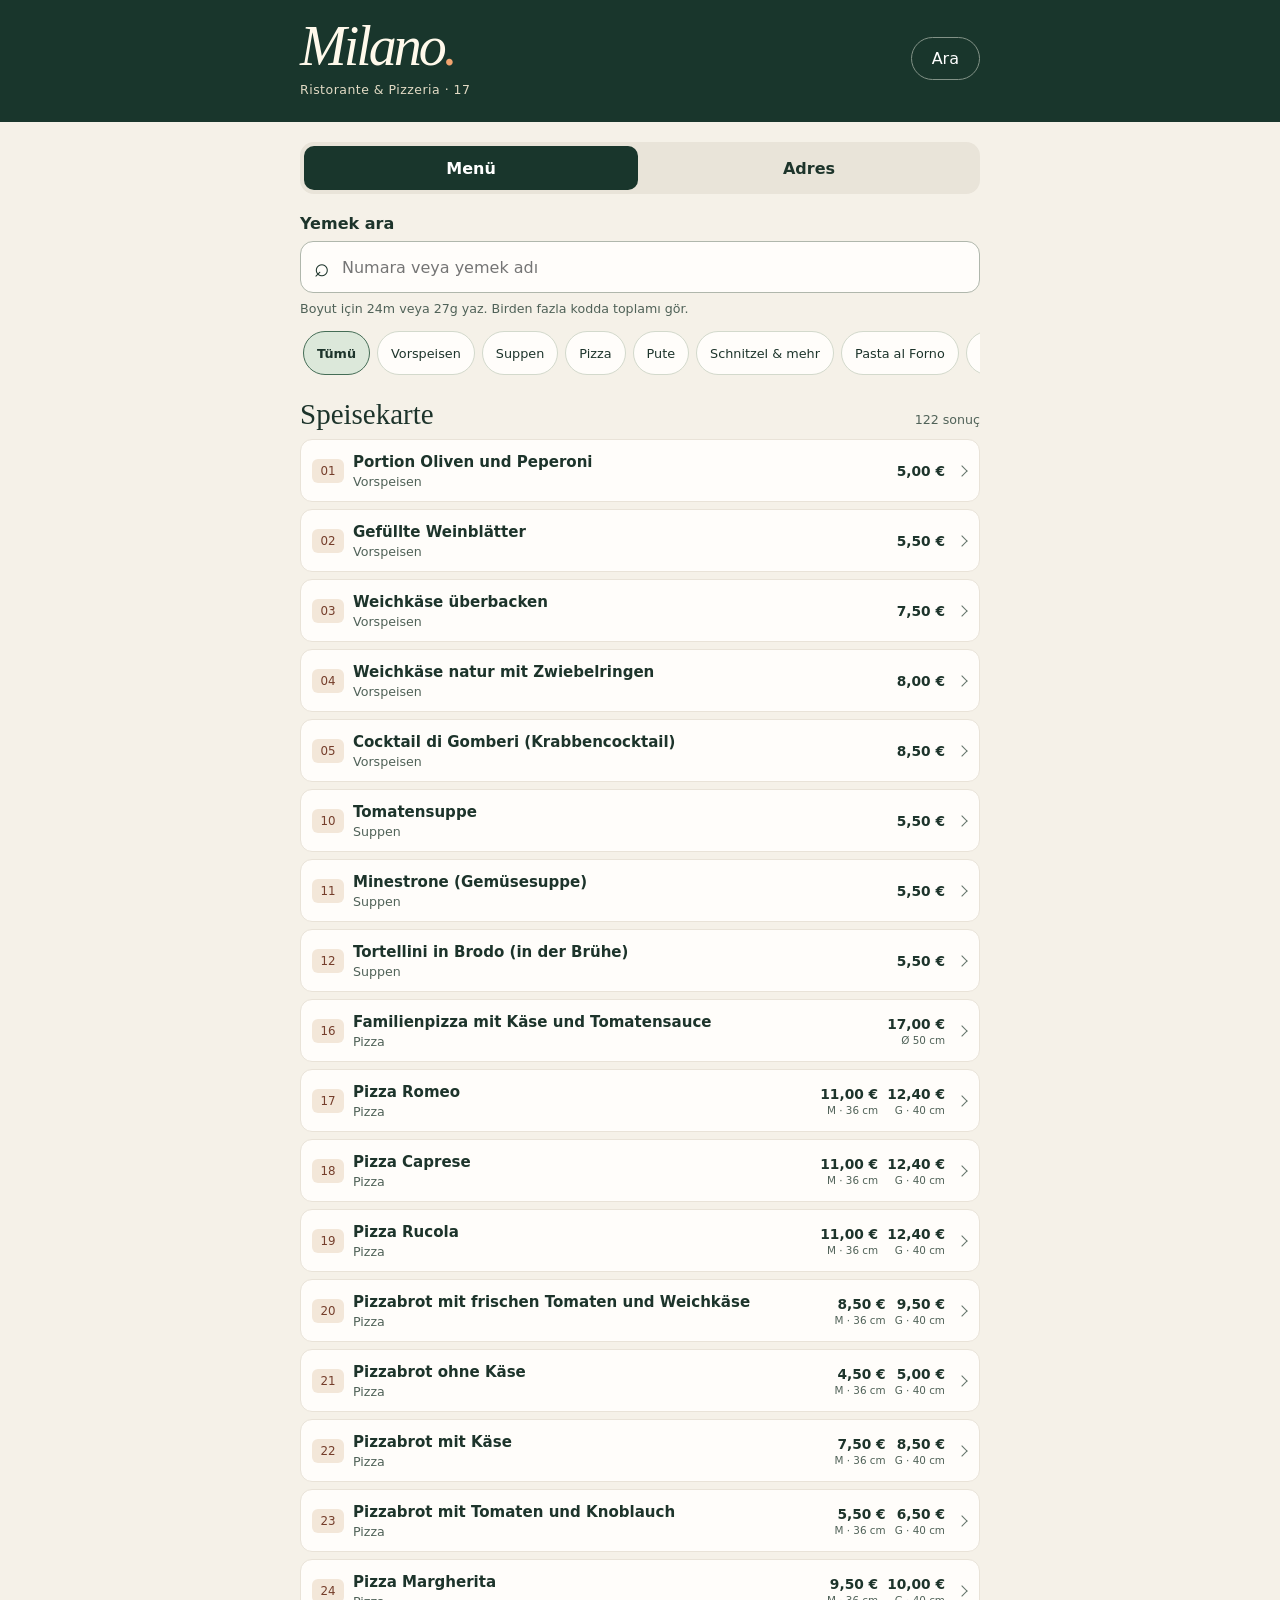
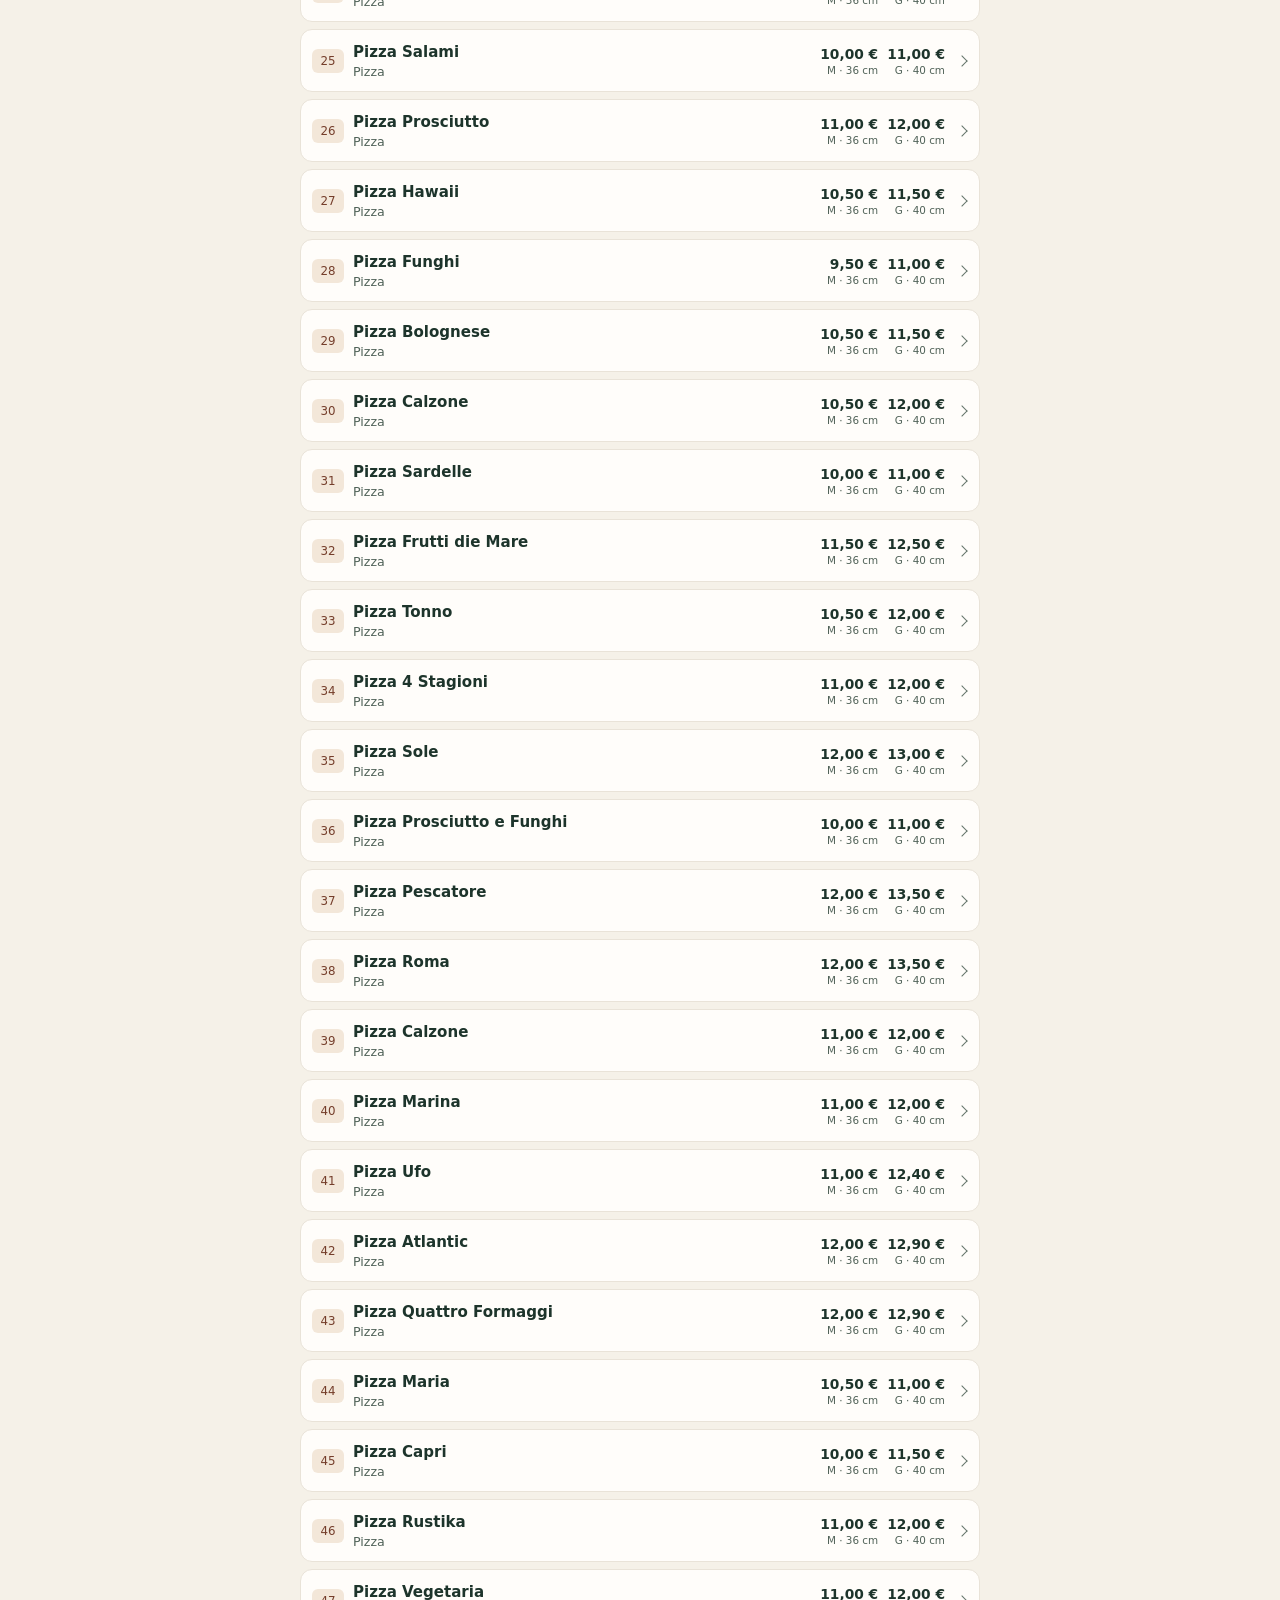
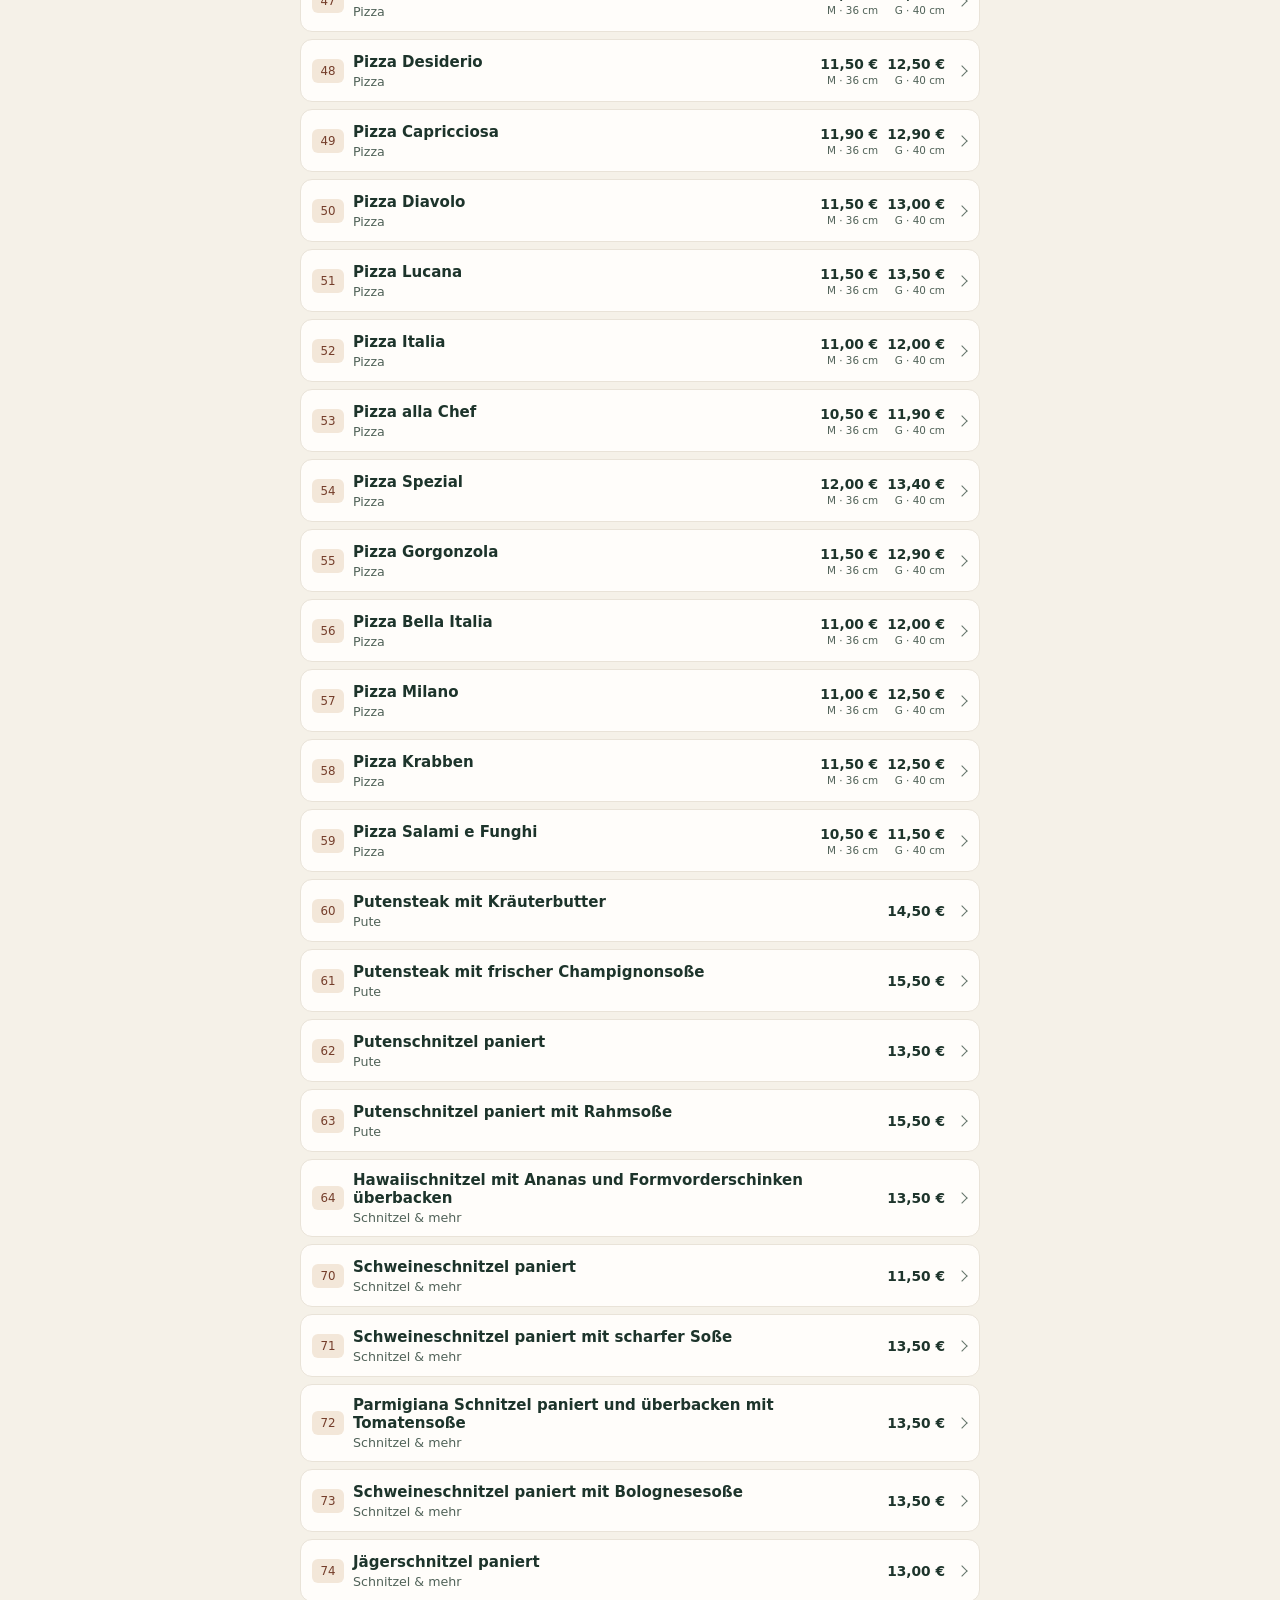
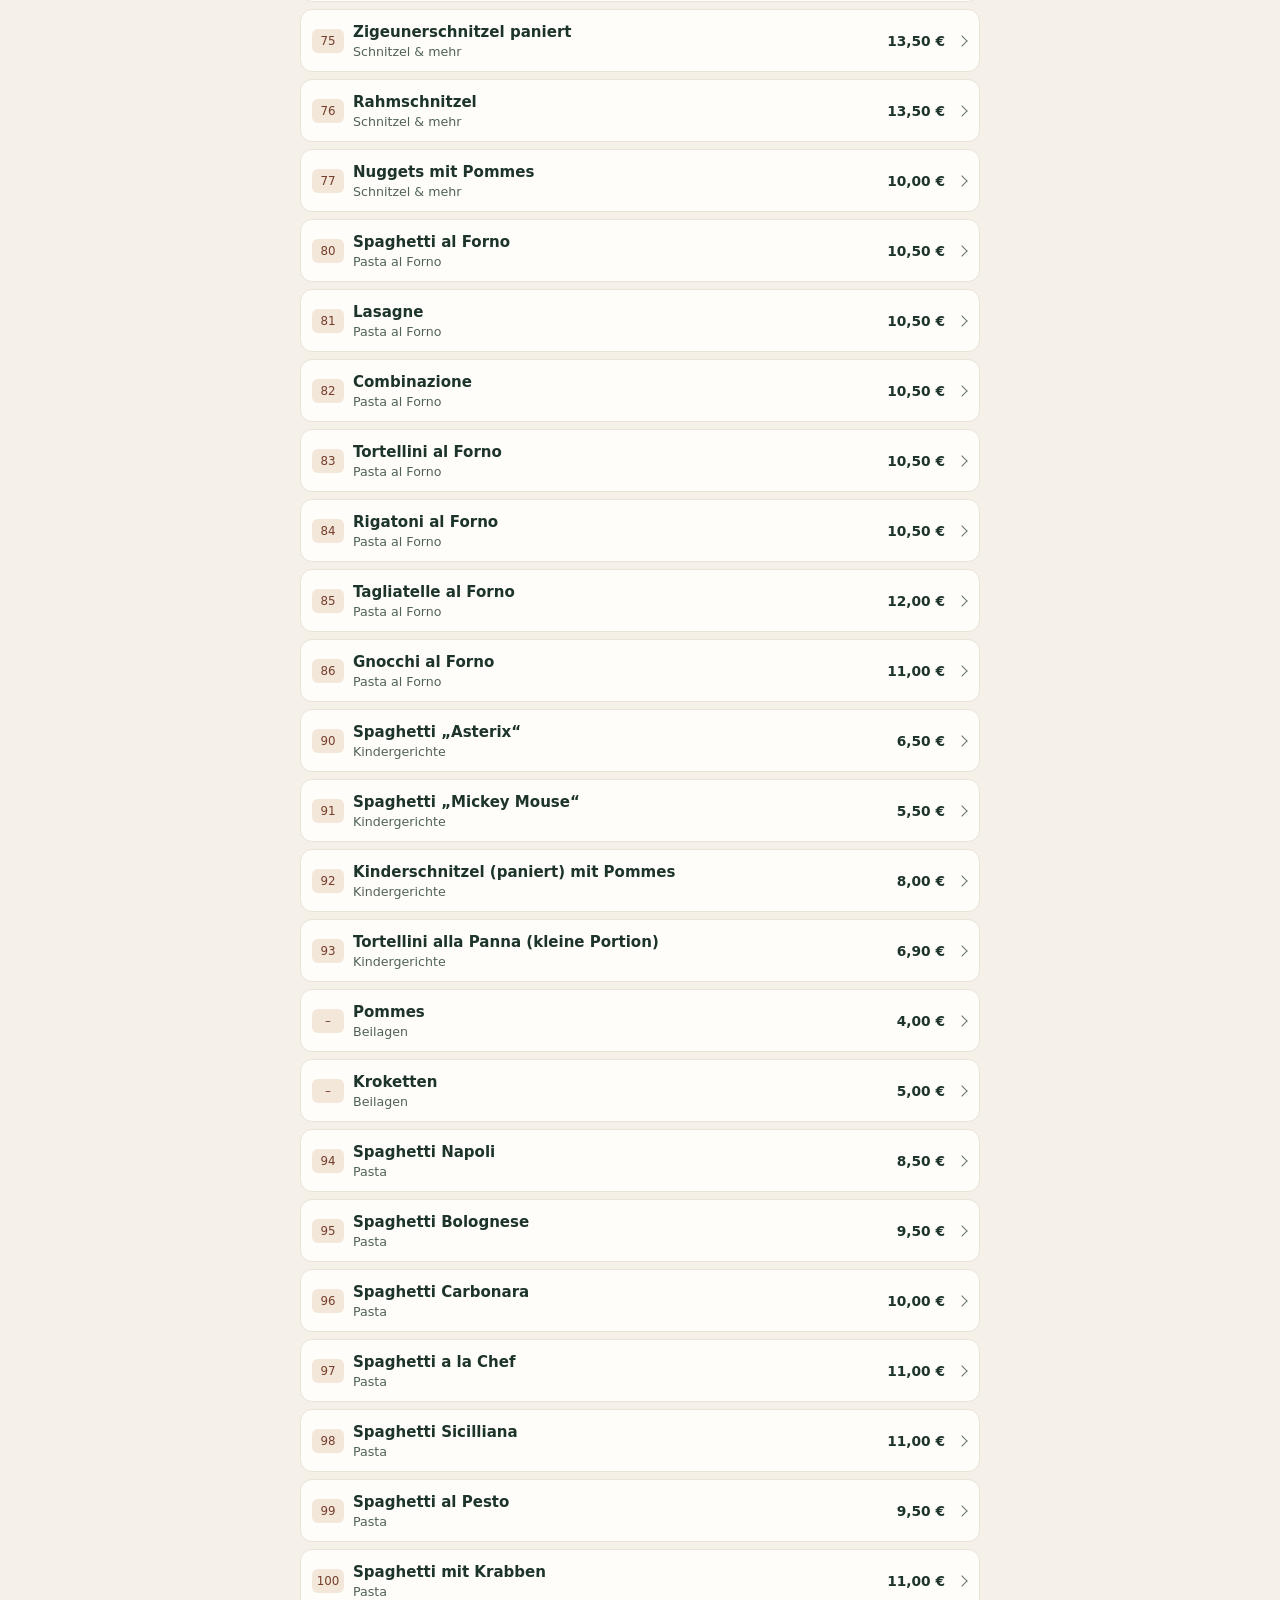
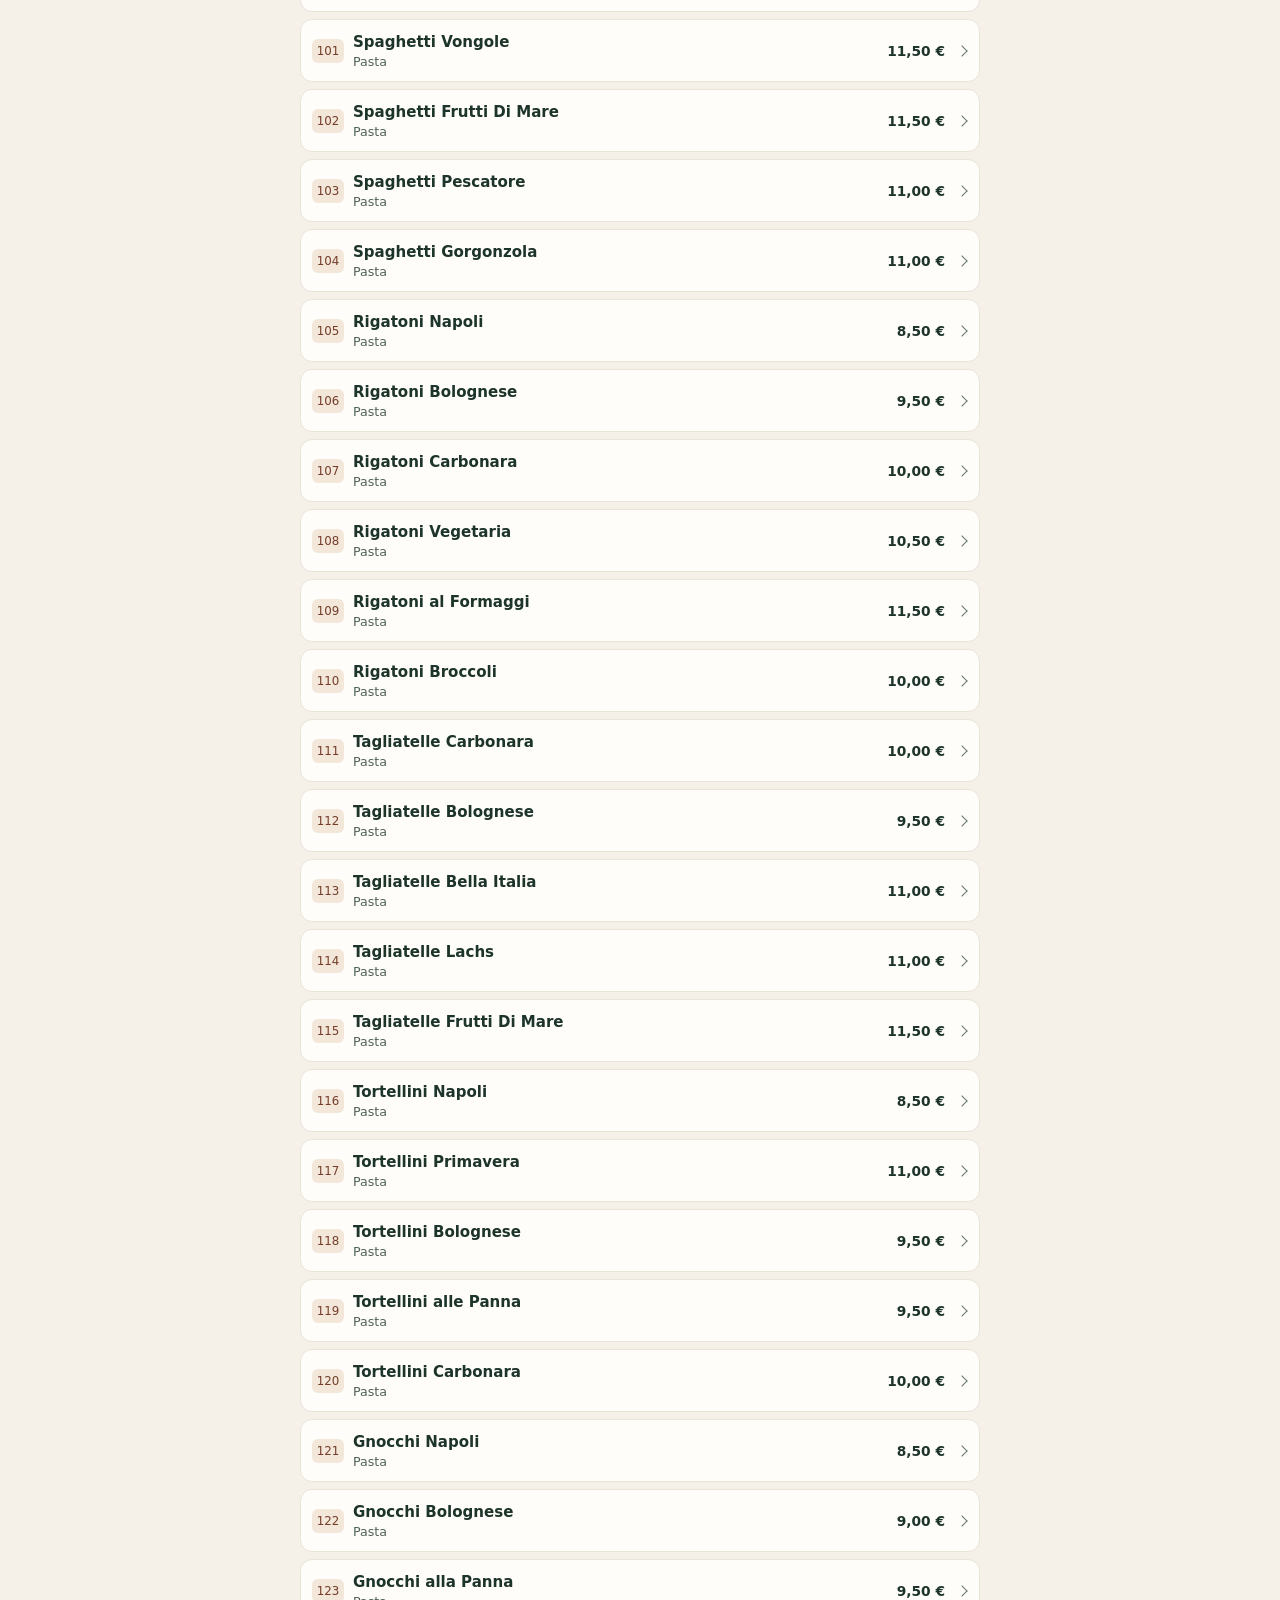
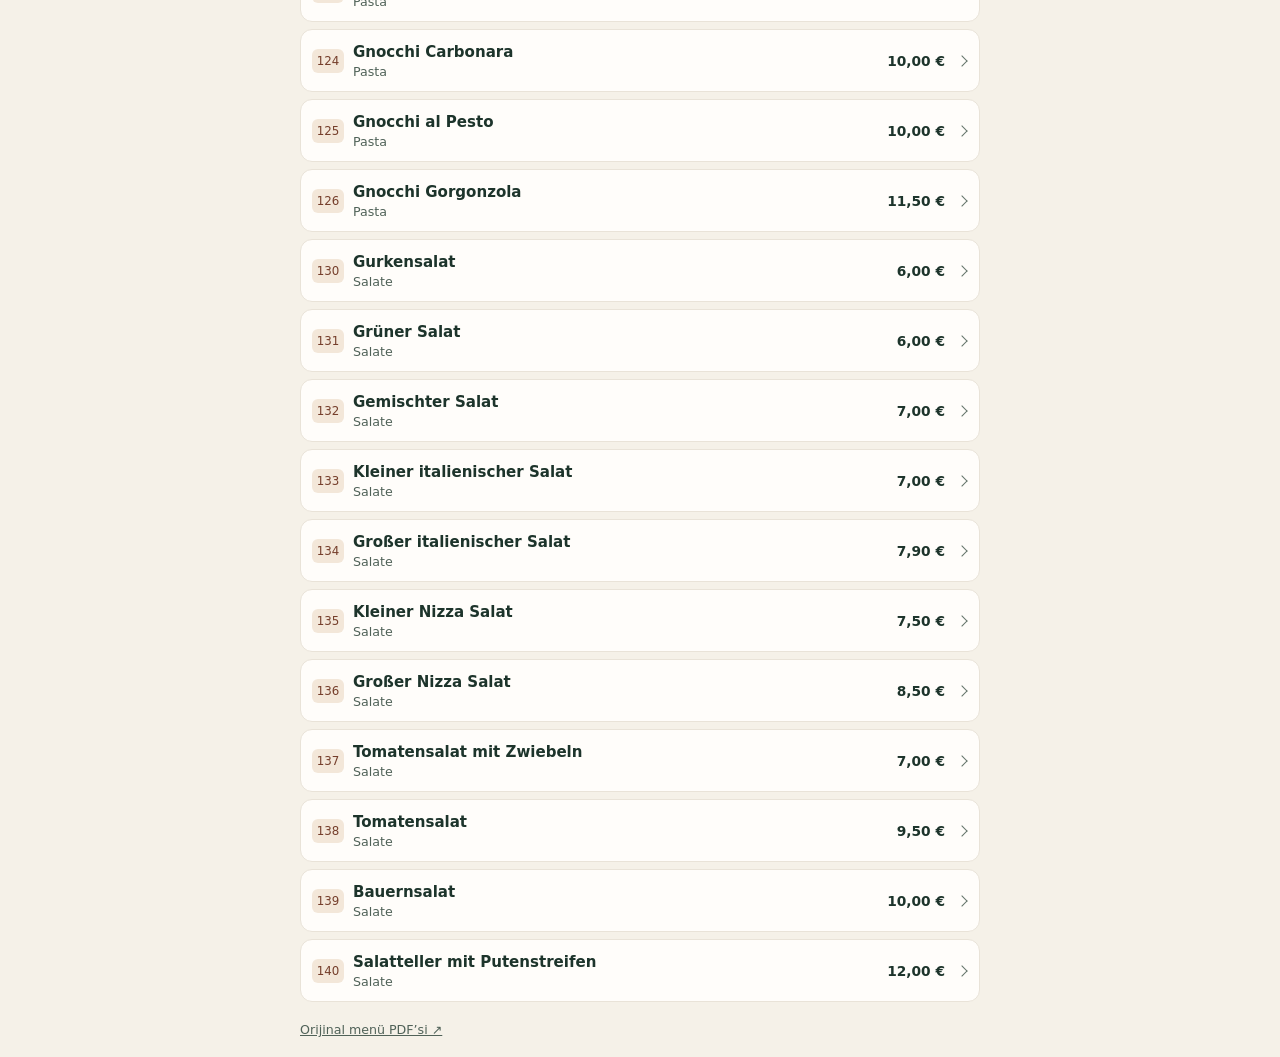
==== commit c1c47751: "Add files via upload" ====
--- a/index.html
+++ b/index.html
@@ -84,13 +84,29 @@
 :root:is(.search-compact,:has(#query:focus)) #results{flex:1;min-height:0;overflow-y:auto;overscroll-behavior-y:contain;-webkit-overflow-scrolling:touch;align-content:start;margin-top:8px}
 :root:is(.search-compact,:has(#query:focus)) #total{flex:none;margin:8px 0 0}
 
+.menu-button{width:100%;text-align:left;grid-template-columns:auto minmax(0,1fr) auto auto;color:inherit}
+.menu-button::after{content:"";width:7px;height:7px;border-top:1.5px solid #64756a;border-right:1.5px solid #64756a;transform:rotate(45deg);margin:0 2px 0 4px}
+.menu-button:active{background:#edf1e6}
+.food-sheet{width:calc(100% - 24px);max-width:560px;max-height:70vh;max-height:70dvh;margin:auto auto 0;padding:20px 20px max(22px,env(safe-area-inset-bottom));background:#fffdfa;color:#1d342b;border:0;border-radius:22px 22px 0 0;box-shadow:0 -8px 45px #10271c26;overflow-y:auto;overscroll-behavior:contain}
+.food-sheet::backdrop{background:#10271c66}
+.food-sheet-header{display:flex;align-items:flex-start;gap:12px;justify-content:space-between}
+#food-title{font:normal 26px/1.25 Georgia,serif;margin:2px 0 16px;overflow-wrap:anywhere}
+#food-close{flex:none;width:44px;height:44px;margin-top:-8px;margin-right:-8px;border:0;border-radius:50%;background:#e8efe5;color:#234f3d;font-size:27px}
+#food-label{font-size:.8rem;font-weight:750;margin:0 0 6px;color:#506258}
+#food-belag{font-size:18px;font-weight:650;line-height:1.55;margin:0 0 15px}
+#food-notes{font-size:.83rem;line-height:1.5;color:#506258}
+#food-prices{display:flex;gap:24px;border-top:1px solid #e3e6da;padding-top:13px}
+#food-prices .price{font-size:1rem;margin-top:4px}
+#food-prices .size{font-size:.75rem}
+#food-pdf{display:inline-flex;align-items:center;min-height:44px;margin-top:8px;color:#506258;font-size:.8rem}
+
 </style>
-<title>Milano · iPhone arama 16</title>
+<title>Milano · Menü &amp; Adres</title>
 </head>
 <body>
 <header>
   <div class="masthead">
-    <div><div class="wordmark">Milano<span>.</span></div><p>Ristorante &amp; Pizzeria · <span id="build-version">16</span></p></div>
+    <div><div class="wordmark">Milano<span>.</span></div><p>Ristorante &amp; Pizzeria · <span id="build-version">17</span></p></div>
     <a class="call" href="tel:+4963594090491" aria-label="Milano’yu ara">Ara</a>
   </div>
 </header>
@@ -123,3037 +139,8536 @@
     <footer><a href="https://geoshop.rlp.de/opendata-hk.html" target="_blank" rel="noopener">©GeoBasis-DE / LVermGeoRP (2026)</a> · <a href="https://www.govdata.de/dl-de/by-2-0" target="_blank" rel="noopener">dl-de/by-2-0</a> · Daten bearbeitet<br><a href="https://www.openplzapi.org/en/sources/" target="_blank" rel="noopener">OpenPLZ API</a> · <a href="https://www.openstreetmap.org/copyright" target="_blank" rel="noopener">© OpenStreetMap contributors · ODbL</a></footer>
   </section>
 </main>
+
+
+<dialog id="food-sheet" class="food-sheet" aria-labelledby="food-title" aria-describedby="food-belag">
+  <div class="food-sheet-header">
+    <h2 id="food-title"></h2>
+    <button id="food-close" type="button" aria-label="Kapat" autofocus>×</button>
+  </div>
+  <p id="food-label"></p>
+  <p id="food-belag" lang="de"></p>
+  <p id="food-notes" lang="de" hidden></p>
+  <div id="food-prices"></div>
+  <a id="food-pdf" href="./speisekarte.pdf" target="_blank" rel="noopener">Prospekti aç ↗</a>
+</dialog>
 <script>
 const data = {
   "menu": [
-  [
-    "01",
-    "Portion Oliven und Peperoni",
-    "Vorspeisen",
-    [
-      500
-    ],
-    2
+    [
+      "01",
+      "Portion Oliven und Peperoni",
+      "Vorspeisen",
+      [
+        500
+      ],
+      2
+    ],
+    [
+      "02",
+      "Gefüllte Weinblätter",
+      "Vorspeisen",
+      [
+        550
+      ],
+      2
+    ],
+    [
+      "03",
+      "Weichkäse überbacken",
+      "Vorspeisen",
+      [
+        750
+      ],
+      2
+    ],
+    [
+      "04",
+      "Weichkäse natur mit Zwiebelringen",
+      "Vorspeisen",
+      [
+        800
+      ],
+      2
+    ],
+    [
+      "05",
+      "Cocktail di Gomberi (Krabbencocktail)",
+      "Vorspeisen",
+      [
+        850
+      ],
+      2
+    ],
+    [
+      "10",
+      "Tomatensuppe",
+      "Suppen",
+      [
+        550
+      ],
+      2
+    ],
+    [
+      "11",
+      "Minestrone (Gemüsesuppe)",
+      "Suppen",
+      [
+        550
+      ],
+      2
+    ],
+    [
+      "12",
+      "Tortellini in Brodo (in der Brühe)",
+      "Suppen",
+      [
+        550
+      ],
+      2
+    ],
+    [
+      "16",
+      "Familienpizza mit Käse und Tomatensauce",
+      "Pizza",
+      [
+        1700
+      ],
+      2
+    ],
+    [
+      "17",
+      "Pizza Romeo",
+      "Pizza",
+      [
+        1100,
+        1240
+      ],
+      2
+    ],
+    [
+      "18",
+      "Pizza Caprese",
+      "Pizza",
+      [
+        1100,
+        1240
+      ],
+      2
+    ],
+    [
+      "19",
+      "Pizza Rucola",
+      "Pizza",
+      [
+        1100,
+        1240
+      ],
+      2
+    ],
+    [
+      "20",
+      "Pizzabrot mit frischen Tomaten und Weichkäse",
+      "Pizza",
+      [
+        850,
+        950
+      ],
+      2
+    ],
+    [
+      "21",
+      "Pizzabrot ohne Käse",
+      "Pizza",
+      [
+        450,
+        500
+      ],
+      2
+    ],
+    [
+      "22",
+      "Pizzabrot mit Käse",
+      "Pizza",
+      [
+        750,
+        850
+      ],
+      2
+    ],
+    [
+      "23",
+      "Pizzabrot mit Tomaten und Knoblauch",
+      "Pizza",
+      [
+        550,
+        650
+      ],
+      2
+    ],
+    [
+      "24",
+      "Pizza Margherita",
+      "Pizza",
+      [
+        950,
+        1000
+      ],
+      2
+    ],
+    [
+      "25",
+      "Pizza Salami",
+      "Pizza",
+      [
+        1000,
+        1100
+      ],
+      2
+    ],
+    [
+      "26",
+      "Pizza Prosciutto",
+      "Pizza",
+      [
+        1100,
+        1200
+      ],
+      2
+    ],
+    [
+      "27",
+      "Pizza Hawaii",
+      "Pizza",
+      [
+        1050,
+        1150
+      ],
+      2
+    ],
+    [
+      "28",
+      "Pizza Funghi",
+      "Pizza",
+      [
+        950,
+        1100
+      ],
+      3
+    ],
+    [
+      "29",
+      "Pizza Bolognese",
+      "Pizza",
+      [
+        1050,
+        1150
+      ],
+      3
+    ],
+    [
+      "30",
+      "Pizza Calzone",
+      "Pizza",
+      [
+        1050,
+        1200
+      ],
+      3
+    ],
+    [
+      "31",
+      "Pizza Sardelle",
+      "Pizza",
+      [
+        1000,
+        1100
+      ],
+      3
+    ],
+    [
+      "32",
+      "Pizza Frutti die Mare",
+      "Pizza",
+      [
+        1150,
+        1250
+      ],
+      3
+    ],
+    [
+      "33",
+      "Pizza Tonno",
+      "Pizza",
+      [
+        1050,
+        1200
+      ],
+      3
+    ],
+    [
+      "34",
+      "Pizza 4 Stagioni",
+      "Pizza",
+      [
+        1100,
+        1200
+      ],
+      3
+    ],
+    [
+      "35",
+      "Pizza Sole",
+      "Pizza",
+      [
+        1200,
+        1300
+      ],
+      3
+    ],
+    [
+      "36",
+      "Pizza Prosciutto e Funghi",
+      "Pizza",
+      [
+        1000,
+        1100
+      ],
+      3
+    ],
+    [
+      "37",
+      "Pizza Pescatore",
+      "Pizza",
+      [
+        1200,
+        1350
+      ],
+      3
+    ],
+    [
+      "38",
+      "Pizza Roma",
+      "Pizza",
+      [
+        1200,
+        1350
+      ],
+      3
+    ],
+    [
+      "39",
+      "Pizza Calzone",
+      "Pizza",
+      [
+        1100,
+        1200
+      ],
+      3
+    ],
+    [
+      "40",
+      "Pizza Marina",
+      "Pizza",
+      [
+        1100,
+        1200
+      ],
+      3
+    ],
+    [
+      "41",
+      "Pizza Ufo",
+      "Pizza",
+      [
+        1100,
+        1240
+      ],
+      3
+    ],
+    [
+      "42",
+      "Pizza Atlantic",
+      "Pizza",
+      [
+        1200,
+        1290
+      ],
+      3
+    ],
+    [
+      "43",
+      "Pizza Quattro Formaggi",
+      "Pizza",
+      [
+        1200,
+        1290
+      ],
+      3
+    ],
+    [
+      "44",
+      "Pizza Maria",
+      "Pizza",
+      [
+        1050,
+        1100
+      ],
+      3
+    ],
+    [
+      "45",
+      "Pizza Capri",
+      "Pizza",
+      [
+        1000,
+        1150
+      ],
+      4
+    ],
+    [
+      "46",
+      "Pizza Rustika",
+      "Pizza",
+      [
+        1100,
+        1200
+      ],
+      4
+    ],
+    [
+      "47",
+      "Pizza Vegetaria",
+      "Pizza",
+      [
+        1100,
+        1200
+      ],
+      4
+    ],
+    [
+      "48",
+      "Pizza Desiderio",
+      "Pizza",
+      [
+        1150,
+        1250
+      ],
+      4
+    ],
+    [
+      "49",
+      "Pizza Capricciosa",
+      "Pizza",
+      [
+        1190,
+        1290
+      ],
+      4
+    ],
+    [
+      "50",
+      "Pizza Diavolo",
+      "Pizza",
+      [
+        1150,
+        1300
+      ],
+      4
+    ],
+    [
+      "51",
+      "Pizza Lucana",
+      "Pizza",
+      [
+        1150,
+        1350
+      ],
+      4
+    ],
+    [
+      "52",
+      "Pizza Italia",
+      "Pizza",
+      [
+        1100,
+        1200
+      ],
+      4
+    ],
+    [
+      "53",
+      "Pizza alla Chef",
+      "Pizza",
+      [
+        1050,
+        1190
+      ],
+      4
+    ],
+    [
+      "54",
+      "Pizza Spezial",
+      "Pizza",
+      [
+        1200,
+        1340
+      ],
+      4
+    ],
+    [
+      "55",
+      "Pizza Gorgonzola",
+      "Pizza",
+      [
+        1150,
+        1290
+      ],
+      4
+    ],
+    [
+      "56",
+      "Pizza Bella Italia",
+      "Pizza",
+      [
+        1100,
+        1200
+      ],
+      4
+    ],
+    [
+      "57",
+      "Pizza Milano",
+      "Pizza",
+      [
+        1100,
+        1250
+      ],
+      4
+    ],
+    [
+      "58",
+      "Pizza Krabben",
+      "Pizza",
+      [
+        1150,
+        1250
+      ],
+      4
+    ],
+    [
+      "59",
+      "Pizza Salami e Funghi",
+      "Pizza",
+      [
+        1050,
+        1150
+      ],
+      4
+    ],
+    [
+      "60",
+      "Putensteak mit Kräuterbutter",
+      "Pute",
+      [
+        1450
+      ],
+      5
+    ],
+    [
+      "61",
+      "Putensteak mit frischer Champignonsoße",
+      "Pute",
+      [
+        1550
+      ],
+      5
+    ],
+    [
+      "62",
+      "Putenschnitzel paniert",
+      "Pute",
+      [
+        1350
+      ],
+      5
+    ],
+    [
+      "63",
+      "Putenschnitzel paniert mit Rahmsoße",
+      "Pute",
+      [
+        1550
+      ],
+      5
+    ],
+    [
+      "64",
+      "Hawaiischnitzel mit Ananas und Formvorderschinken überbacken",
+      "Schnitzel & mehr",
+      [
+        1350
+      ],
+      5
+    ],
+    [
+      "70",
+      "Schweineschnitzel paniert",
+      "Schnitzel & mehr",
+      [
+        1150
+      ],
+      5
+    ],
+    [
+      "71",
+      "Schweineschnitzel paniert mit scharfer Soße",
+      "Schnitzel & mehr",
+      [
+        1350
+      ],
+      5
+    ],
+    [
+      "72",
+      "Parmigiana Schnitzel paniert und überbacken mit Tomatensoße",
+      "Schnitzel & mehr",
+      [
+        1350
+      ],
+      5
+    ],
+    [
+      "73",
+      "Schweineschnitzel paniert mit Bolognesesoße",
+      "Schnitzel & mehr",
+      [
+        1350
+      ],
+      5
+    ],
+    [
+      "74",
+      "Jägerschnitzel paniert",
+      "Schnitzel & mehr",
+      [
+        1300
+      ],
+      5
+    ],
+    [
+      "75",
+      "Zigeunerschnitzel paniert",
+      "Schnitzel & mehr",
+      [
+        1350
+      ],
+      5
+    ],
+    [
+      "76",
+      "Rahmschnitzel",
+      "Schnitzel & mehr",
+      [
+        1350
+      ],
+      5
+    ],
+    [
+      "77",
+      "Nuggets mit Pommes",
+      "Schnitzel & mehr",
+      [
+        1000
+      ],
+      5
+    ],
+    [
+      "80",
+      "Spaghetti al Forno",
+      "Pasta al Forno",
+      [
+        1050
+      ],
+      5
+    ],
+    [
+      "81",
+      "Lasagne",
+      "Pasta al Forno",
+      [
+        1050
+      ],
+      5
+    ],
+    [
+      "82",
+      "Combinazione",
+      "Pasta al Forno",
+      [
+        1050
+      ],
+      5
+    ],
+    [
+      "83",
+      "Tortellini al Forno",
+      "Pasta al Forno",
+      [
+        1050
+      ],
+      5
+    ],
+    [
+      "84",
+      "Rigatoni al Forno",
+      "Pasta al Forno",
+      [
+        1050
+      ],
+      5
+    ],
+    [
+      "85",
+      "Tagliatelle al Forno",
+      "Pasta al Forno",
+      [
+        1200
+      ],
+      5
+    ],
+    [
+      "86",
+      "Gnocchi al Forno",
+      "Pasta al Forno",
+      [
+        1100
+      ],
+      5
+    ],
+    [
+      "90",
+      "Spaghetti „Asterix“",
+      "Kindergerichte",
+      [
+        650
+      ],
+      6
+    ],
+    [
+      "91",
+      "Spaghetti „Mickey Mouse“",
+      "Kindergerichte",
+      [
+        550
+      ],
+      6
+    ],
+    [
+      "92",
+      "Kinderschnitzel (paniert) mit Pommes",
+      "Kindergerichte",
+      [
+        800
+      ],
+      6
+    ],
+    [
+      "93",
+      "Tortellini alla Panna (kleine Portion)",
+      "Kindergerichte",
+      [
+        690
+      ],
+      6
+    ],
+    [
+      null,
+      "Pommes",
+      "Beilagen",
+      [
+        400
+      ],
+      6
+    ],
+    [
+      null,
+      "Kroketten",
+      "Beilagen",
+      [
+        500
+      ],
+      6
+    ],
+    [
+      "94",
+      "Spaghetti Napoli",
+      "Pasta",
+      [
+        850
+      ],
+      6
+    ],
+    [
+      "95",
+      "Spaghetti Bolognese",
+      "Pasta",
+      [
+        950
+      ],
+      6
+    ],
+    [
+      "96",
+      "Spaghetti Carbonara",
+      "Pasta",
+      [
+        1000
+      ],
+      6
+    ],
+    [
+      "97",
+      "Spaghetti a la Chef",
+      "Pasta",
+      [
+        1100
+      ],
+      6
+    ],
+    [
+      "98",
+      "Spaghetti Sicilliana",
+      "Pasta",
+      [
+        1100
+      ],
+      6
+    ],
+    [
+      "99",
+      "Spaghetti al Pesto",
+      "Pasta",
+      [
+        950
+      ],
+      6
+    ],
+    [
+      "100",
+      "Spaghetti mit Krabben",
+      "Pasta",
+      [
+        1100
+      ],
+      6
+    ],
+    [
+      "101",
+      "Spaghetti Vongole",
+      "Pasta",
+      [
+        1150
+      ],
+      6
+    ],
+    [
+      "102",
+      "Spaghetti Frutti Di Mare",
+      "Pasta",
+      [
+        1150
+      ],
+      6
+    ],
+    [
+      "103",
+      "Spaghetti Pescatore",
+      "Pasta",
+      [
+        1100
+      ],
+      6
+    ],
+    [
+      "104",
+      "Spaghetti Gorgonzola",
+      "Pasta",
+      [
+        1100
+      ],
+      6
+    ],
+    [
+      "105",
+      "Rigatoni Napoli",
+      "Pasta",
+      [
+        850
+      ],
+      6
+    ],
+    [
+      "106",
+      "Rigatoni Bolognese",
+      "Pasta",
+      [
+        950
+      ],
+      6
+    ],
+    [
+      "107",
+      "Rigatoni Carbonara",
+      "Pasta",
+      [
+        1000
+      ],
+      6
+    ],
+    [
+      "108",
+      "Rigatoni Vegetaria",
+      "Pasta",
+      [
+        1050
+      ],
+      6
+    ],
+    [
+      "109",
+      "Rigatoni al Formaggi",
+      "Pasta",
+      [
+        1150
+      ],
+      6
+    ],
+    [
+      "110",
+      "Rigatoni Broccoli",
+      "Pasta",
+      [
+        1000
+      ],
+      6
+    ],
+    [
+      "111",
+      "Tagliatelle Carbonara",
+      "Pasta",
+      [
+        1000
+      ],
+      6
+    ],
+    [
+      "112",
+      "Tagliatelle Bolognese",
+      "Pasta",
+      [
+        950
+      ],
+      6
+    ],
+    [
+      "113",
+      "Tagliatelle Bella Italia",
+      "Pasta",
+      [
+        1100
+      ],
+      6
+    ],
+    [
+      "114",
+      "Tagliatelle Lachs",
+      "Pasta",
+      [
+        1100
+      ],
+      6
+    ],
+    [
+      "115",
+      "Tagliatelle Frutti Di Mare",
+      "Pasta",
+      [
+        1150
+      ],
+      6
+    ],
+    [
+      "116",
+      "Tortellini Napoli",
+      "Pasta",
+      [
+        850
+      ],
+      6
+    ],
+    [
+      "117",
+      "Tortellini Primavera",
+      "Pasta",
+      [
+        1100
+      ],
+      6
+    ],
+    [
+      "118",
+      "Tortellini Bolognese",
+      "Pasta",
+      [
+        950
+      ],
+      6
+    ],
+    [
+      "119",
+      "Tortellini alle Panna",
+      "Pasta",
+      [
+        950
+      ],
+      6
+    ],
+    [
+      "120",
+      "Tortellini Carbonara",
+      "Pasta",
+      [
+        1000
+      ],
+      6
+    ],
+    [
+      "121",
+      "Gnocchi Napoli",
+      "Pasta",
+      [
+        850
+      ],
+      7
+    ],
+    [
+      "122",
+      "Gnocchi Bolognese",
+      "Pasta",
+      [
+        900
+      ],
+      7
+    ],
+    [
+      "123",
+      "Gnocchi alla Panna",
+      "Pasta",
+      [
+        950
+      ],
+      7
+    ],
+    [
+      "124",
+      "Gnocchi Carbonara",
+      "Pasta",
+      [
+        1000
+      ],
+      7
+    ],
+    [
+      "125",
+      "Gnocchi al Pesto",
+      "Pasta",
+      [
+        1000
+      ],
+      7
+    ],
+    [
+      "126",
+      "Gnocchi Gorgonzola",
+      "Pasta",
+      [
+        1150
+      ],
+      7
+    ],
+    [
+      "130",
+      "Gurkensalat",
+      "Salate",
+      [
+        600
+      ],
+      7
+    ],
+    [
+      "131",
+      "Grüner Salat",
+      "Salate",
+      [
+        600
+      ],
+      7
+    ],
+    [
+      "132",
+      "Gemischter Salat",
+      "Salate",
+      [
+        700
+      ],
+      7
+    ],
+    [
+      "133",
+      "Kleiner italienischer Salat",
+      "Salate",
+      [
+        700
+      ],
+      7
+    ],
+    [
+      "134",
+      "Großer italienischer Salat",
+      "Salate",
+      [
+        790
+      ],
+      7
+    ],
+    [
+      "135",
+      "Kleiner Nizza Salat",
+      "Salate",
+      [
+        750
+      ],
+      7
+    ],
+    [
+      "136",
+      "Großer Nizza Salat",
+      "Salate",
+      [
+        850
+      ],
+      7
+    ],
+    [
+      "137",
+      "Tomatensalat mit Zwiebeln",
+      "Salate",
+      [
+        700
+      ],
+      7
+    ],
+    [
+      "138",
+      "Tomatensalat",
+      "Salate",
+      [
+        950
+      ],
+      7
+    ],
+    [
+      "139",
+      "Bauernsalat",
+      "Salate",
+      [
+        1000
+      ],
+      7
+    ],
+    [
+      "140",
+      "Salatteller mit Putenstreifen",
+      "Salate",
+      [
+        1200
+      ],
+      7
+    ]
   ],
-  [
-    "02",
-    "Gefüllte Weinblätter",
-    "Vorspeisen",
-    [
-      550
-    ],
-    2
-  ],
-  [
-    "03",
-    "Weichkäse überbacken",
-    "Vorspeisen",
-    [
-      750
-    ],
-    2
-  ],
-  [
-    "04",
-    "Weichkäse natur mit Zwiebelringen",
-    "Vorspeisen",
-    [
-      800
-    ],
-    2
-  ],
-  [
-    "05",
-    "Cocktail di Gomberi (Krabbencocktail)",
-    "Vorspeisen",
-    [
-      850
-    ],
-    2
-  ],
-  [
-    "10",
-    "Tomatensuppe",
-    "Suppen",
-    [
-      550
-    ],
-    2
-  ],
-  [
-    "11",
-    "Minestrone (Gemüsesuppe)",
-    "Suppen",
-    [
-      550
-    ],
-    2
-  ],
-  [
-    "12",
-    "Tortellini in Brodo (in der Brühe)",
-    "Suppen",
-    [
-      550
-    ],
-    2
-  ],
-  [
-    "16",
-    "Familienpizza mit Käse und Tomatensauce",
-    "Pizza",
-    [
-      1700
-    ],
-    2
-  ],
-  [
-    "17",
-    "Pizza Romeo",
-    "Pizza",
-    [
-      1100,
-      1240
-    ],
-    2
-  ],
-  [
-    "18",
-    "Pizza Caprese",
-    "Pizza",
-    [
-      1100,
-      1240
-    ],
-    2
-  ],
-  [
-    "19",
-    "Pizza Rucola",
-    "Pizza",
-    [
-      1100,
-      1240
-    ],
-    2
-  ],
-  [
-    "20",
-    "Pizzabrot mit frischen Tomaten und Weichkäse",
-    "Pizza",
-    [
-      850,
-      950
-    ],
-    2
-  ],
-  [
-    "21",
-    "Pizzabrot ohne Käse",
-    "Pizza",
-    [
-      450,
-      500
-    ],
-    2
-  ],
-  [
-    "22",
-    "Pizzabrot mit Käse",
-    "Pizza",
-    [
-      750,
-      850
-    ],
-    2
-  ],
-  [
-    "23",
-    "Pizzabrot mit Tomaten und Knoblauch",
-    "Pizza",
-    [
-      550,
-      650
-    ],
-    2
-  ],
-  [
-    "24",
-    "Pizza Margherita",
-    "Pizza",
-    [
-      950,
-      1000
-    ],
-    2
-  ],
-  [
-    "25",
-    "Pizza Salami",
-    "Pizza",
-    [
-      1000,
-      1100
-    ],
-    2
-  ],
-  [
-    "26",
-    "Pizza Prosciutto",
-    "Pizza",
-    [
-      1100,
-      1200
-    ],
-    2
-  ],
-  [
-    "27",
-    "Pizza Hawaii",
-    "Pizza",
-    [
-      1050,
-      1150
-    ],
-    2
-  ],
-  [
-    "28",
-    "Pizza Funghi",
-    "Pizza",
-    [
-      950,
-      1100
-    ],
-    3
-  ],
-  [
-    "29",
-    "Pizza Bolognese",
-    "Pizza",
-    [
-      1050,
-      1150
-    ],
-    3
-  ],
-  [
-    "30",
-    "Pizza Calzone",
-    "Pizza",
-    [
-      1050,
-      1200
-    ],
-    3
-  ],
-  [
-    "31",
-    "Pizza Sardelle",
-    "Pizza",
-    [
-      1000,
-      1100
-    ],
-    3
-  ],
-  [
-    "32",
-    "Pizza Frutti die Mare",
-    "Pizza",
-    [
-      1150,
-      1250
-    ],
-    3
-  ],
-  [
-    "33",
-    "Pizza Tonno",
-    "Pizza",
-    [
-      1050,
-      1200
-    ],
-    3
-  ],
-  [
-    "34",
-    "Pizza 4 Stagioni",
-    "Pizza",
-    [
-      1100,
-      1200
-    ],
-    3
-  ],
-  [
-    "35",
-    "Pizza Sole",
-    "Pizza",
-    [
-      1200,
-      1300
-    ],
-    3
-  ],
-  [
-    "36",
-    "Pizza Prosciutto e Funghi",
-    "Pizza",
-    [
-      1000,
-      1100
-    ],
-    3
-  ],
-  [
-    "37",
-    "Pizza Pescatore",
-    "Pizza",
-    [
-      1200,
-      1350
-    ],
-    3
-  ],
-  [
-    "38",
-    "Pizza Roma",
-    "Pizza",
-    [
-      1200,
-      1350
-    ],
-    3
-  ],
-  [
-    "39",
-    "Pizza Calzone",
-    "Pizza",
-    [
-      1100,
-      1200
-    ],
-    3
-  ],
-  [
-    "40",
-    "Pizza Marina",
-    "Pizza",
-    [
-      1100,
-      1200
-    ],
-    3
-  ],
-  [
-    "41",
-    "Pizza Ufo",
-    "Pizza",
-    [
-      1100,
-      1240
-    ],
-    3
-  ],
-  [
-    "42",
-    "Pizza Atlantic",
-    "Pizza",
-    [
-      1200,
-      1290
-    ],
-    3
-  ],
-  [
-    "43",
-    "Pizza Quattro Formaggi",
-    "Pizza",
-    [
-      1200,
-      1290
-    ],
-    3
-  ],
-  [
-    "44",
-    "Pizza Maria",
-    "Pizza",
-    [
-      1050,
-      1100
-    ],
-    3
-  ],
-  [
-    "45",
-    "Pizza Capri",
-    "Pizza",
-    [
-      1000,
-      1150
-    ],
-    4
-  ],
-  [
-    "46",
-    "Pizza Rustika",
-    "Pizza",
-    [
-      1100,
-      1200
-    ],
-    4
-  ],
-  [
-    "47",
-    "Pizza Vegetaria",
-    "Pizza",
-    [
-      1100,
-      1200
-    ],
-    4
-  ],
-  [
-    "48",
-    "Pizza Desiderio",
-    "Pizza",
-    [
-      1150,
-      1250
-    ],
-    4
-  ],
-  [
-    "49",
-    "Pizza Capricciosa",
-    "Pizza",
-    [
-      1190,
-      1290
-    ],
-    4
-  ],
-  [
-    "50",
-    "Pizza Diavolo",
-    "Pizza",
-    [
-      1150,
-      1300
-    ],
-    4
-  ],
-  [
-    "51",
-    "Pizza Lucana",
-    "Pizza",
-    [
-      1150,
-      1350
-    ],
-    4
-  ],
-  [
-    "52",
-    "Pizza Italia",
-    "Pizza",
-    [
-      1100,
-      1200
-    ],
-    4
-  ],
-  [
-    "53",
-    "Pizza alla Chef",
-    "Pizza",
-    [
-      1050,
-      1190
-    ],
-    4
-  ],
-  [
-    "54",
-    "Pizza Spezial",
-    "Pizza",
-    [
-      1200,
-      1340
-    ],
-    4
-  ],
-  [
-    "55",
-    "Pizza Gorgonzola",
-    "Pizza",
-    [
-      1150,
-      1290
-    ],
-    4
-  ],
-  [
-    "56",
-    "Pizza Bella Italia",
-    "Pizza",
-    [
-      1100,
-      1200
-    ],
-    4
-  ],
-  [
-    "57",
-    "Pizza Milano",
-    "Pizza",
-    [
-      1100,
-      1250
-    ],
-    4
-  ],
-  [
-    "58",
-    "Pizza Krabben",
-    "Pizza",
-    [
-      1150,
-      1250
-    ],
-    4
-  ],
-  [
-    "59",
-    "Pizza Salami e Funghi",
-    "Pizza",
-    [
-      1050,
-      1150
-    ],
-    4
-  ],
-  [
-    "60",
-    "Putensteak mit Kräuterbutter",
-    "Pute",
-    [
-      1450
-    ],
-    5
-  ],
-  [
-    "61",
-    "Putensteak mit frischer Champignonsoße",
-    "Pute",
-    [
-      1550
-    ],
-    5
-  ],
-  [
-    "62",
-    "Putenschnitzel paniert",
-    "Pute",
-    [
-      1350
-    ],
-    5
-  ],
-  [
-    "63",
-    "Putenschnitzel paniert mit Rahmsoße",
-    "Pute",
-    [
-      1550
-    ],
-    5
-  ],
-  [
-    "64",
-    "Hawaiischnitzel mit Ananas und Formvorderschinken überbacken",
-    "Schnitzel & mehr",
-    [
-      1350
-    ],
-    5
-  ],
-  [
-    "70",
-    "Schweineschnitzel paniert",
-    "Schnitzel & mehr",
-    [
-      1150
-    ],
-    5
-  ],
-  [
-    "71",
-    "Schweineschnitzel paniert mit scharfer Soße",
-    "Schnitzel & mehr",
-    [
-      1350
-    ],
-    5
-  ],
-  [
-    "72",
-    "Parmigiana Schnitzel paniert und überbacken mit Tomatensoße",
-    "Schnitzel & mehr",
-    [
-      1350
-    ],
-    5
-  ],
-  [
-    "73",
-    "Schweineschnitzel paniert mit Bolognesesoße",
-    "Schnitzel & mehr",
-    [
-      1350
-    ],
-    5
-  ],
-  [
-    "74",
-    "Jägerschnitzel paniert",
-    "Schnitzel & mehr",
-    [
-      1300
-    ],
-    5
-  ],
-  [
-    "75",
-    "Zigeunerschnitzel paniert",
-    "Schnitzel & mehr",
-    [
-      1350
-    ],
-    5
-  ],
-  [
-    "76",
-    "Rahmschnitzel",
-    "Schnitzel & mehr",
-    [
-      1350
-    ],
-    5
-  ],
-  [
-    "77",
-    "Nuggets mit Pommes",
-    "Schnitzel & mehr",
-    [
-      1000
-    ],
-    5
-  ],
-  [
-    "80",
-    "Spaghetti al Forno",
-    "Pasta al Forno",
-    [
-      1050
-    ],
-    5
-  ],
-  [
-    "81",
-    "Lasagne",
-    "Pasta al Forno",
-    [
-      1050
-    ],
-    5
-  ],
-  [
-    "82",
-    "Combinazione",
-    "Pasta al Forno",
-    [
-      1050
-    ],
-    5
-  ],
-  [
-    "83",
-    "Tortellini al Forno",
-    "Pasta al Forno",
-    [
-      1050
-    ],
-    5
-  ],
-  [
-    "84",
-    "Rigatoni al Forno",
-    "Pasta al Forno",
-    [
-      1050
-    ],
-    5
-  ],
-  [
-    "85",
-    "Tagliatelle al Forno",
-    "Pasta al Forno",
-    [
-      1200
-    ],
-    5
-  ],
-  [
-    "86",
-    "Gnocchi al Forno",
-    "Pasta al Forno",
-    [
-      1100
-    ],
-    5
-  ],
-  [
-    "90",
-    "Spaghetti „Asterix“",
-    "Kindergerichte",
-    [
-      650
-    ],
-    6
-  ],
-  [
-    "91",
-    "Spaghetti „Mickey Mouse“",
-    "Kindergerichte",
-    [
-      550
-    ],
-    6
-  ],
-  [
-    "92",
-    "Kinderschnitzel (paniert) mit Pommes",
-    "Kindergerichte",
-    [
-      800
-    ],
-    6
-  ],
-  [
-    "93",
-    "Tortellini alla Panna (kleine Portion)",
-    "Kindergerichte",
-    [
-      690
-    ],
-    6
-  ],
-  [
-    null,
-    "Pommes",
-    "Beilagen",
-    [
-      400
-    ],
-    6
-  ],
-  [
-    null,
-    "Kroketten",
-    "Beilagen",
-    [
-      500
-    ],
-    6
-  ],
-  [
-    "94",
-    "Spaghetti Napoli",
-    "Pasta",
-    [
-      850
-    ],
-    6
-  ],
-  [
-    "95",
-    "Spaghetti Bolognese",
-    "Pasta",
-    [
-      950
-    ],
-    6
-  ],
-  [
-    "96",
-    "Spaghetti Carbonara",
-    "Pasta",
-    [
-      1000
-    ],
-    6
-  ],
-  [
-    "97",
-    "Spaghetti a la Chef",
-    "Pasta",
-    [
-      1100
-    ],
-    6
-  ],
-  [
-    "98",
-    "Spaghetti Sicilliana",
-    "Pasta",
-    [
-      1100
-    ],
-    6
-  ],
-  [
-    "99",
-    "Spaghetti al Pesto",
-    "Pasta",
-    [
-      950
-    ],
-    6
-  ],
-  [
-    "100",
-    "Spaghetti mit Krabben",
-    "Pasta",
-    [
-      1100
-    ],
-    6
-  ],
-  [
-    "101",
-    "Spaghetti Vongole",
-    "Pasta",
-    [
-      1150
-    ],
-    6
-  ],
-  [
-    "102",
-    "Spaghetti Frutti Di Mare",
-    "Pasta",
-    [
-      1150
-    ],
-    6
-  ],
-  [
-    "103",
-    "Spaghetti Pescatore",
-    "Pasta",
-    [
-      1100
-    ],
-    6
-  ],
-  [
-    "104",
-    "Spaghetti Gorgonzola",
-    "Pasta",
-    [
-      1100
-    ],
-    6
-  ],
-  [
-    "105",
-    "Rigatoni Napoli",
-    "Pasta",
-    [
-      850
-    ],
-    6
-  ],
-  [
-    "106",
-    "Rigatoni Bolognese",
-    "Pasta",
-    [
-      950
-    ],
-    6
-  ],
-  [
-    "107",
-    "Rigatoni Carbonara",
-    "Pasta",
-    [
-      1000
-    ],
-    6
-  ],
-  [
-    "108",
-    "Rigatoni Vegetaria",
-    "Pasta",
-    [
-      1050
-    ],
-    6
-  ],
-  [
-    "109",
-    "Rigatoni al Formaggi",
-    "Pasta",
-    [
-      1150
-    ],
-    6
-  ],
-  [
-    "110",
-    "Rigatoni Broccoli",
-    "Pasta",
-    [
-      1000
-    ],
-    6
-  ],
-  [
-    "111",
-    "Tagliatelle Carbonara",
-    "Pasta",
-    [
-      1000
-    ],
-    6
-  ],
-  [
-    "112",
-    "Tagliatelle Bolognese",
-    "Pasta",
-    [
-      950
-    ],
-    6
-  ],
-  [
-    "113",
-    "Tagliatelle Bella Italia",
-    "Pasta",
-    [
-      1100
-    ],
-    6
-  ],
-  [
-    "114",
-    "Tagliatelle Lachs",
-    "Pasta",
-    [
-      1100
-    ],
-    6
-  ],
-  [
-    "115",
-    "Tagliatelle Frutti Di Mare",
-    "Pasta",
-    [
-      1150
-    ],
-    6
-  ],
-  [
-    "116",
-    "Tortellini Napoli",
-    "Pasta",
-    [
-      850
-    ],
-    6
-  ],
-  [
-    "117",
-    "Tortellini Primavera",
-    "Pasta",
-    [
-      1100
-    ],
-    6
-  ],
-  [
-    "118",
-    "Tortellini Bolognese",
-    "Pasta",
-    [
-      950
-    ],
-    6
-  ],
-  [
-    "119",
-    "Tortellini alle Panna",
-    "Pasta",
-    [
-      950
-    ],
-    6
-  ],
-  [
-    "120",
-    "Tortellini Carbonara",
-    "Pasta",
-    [
-      1000
-    ],
-    6
-  ],
-  [
-    "121",
-    "Gnocchi Napoli",
-    "Pasta",
-    [
-      850
-    ],
-    7
-  ],
-  [
-    "122",
-    "Gnocchi Bolognese",
-    "Pasta",
-    [
-      900
-    ],
-    7
-  ],
-  [
-    "123",
-    "Gnocchi alla Panna",
-    "Pasta",
-    [
-      950
-    ],
-    7
-  ],
-  [
-    "124",
-    "Gnocchi Carbonara",
-    "Pasta",
-    [
-      1000
-    ],
-    7
-  ],
-  [
-    "125",
-    "Gnocchi al Pesto",
-    "Pasta",
-    [
-      1000
-    ],
-    7
-  ],
-  [
-    "126",
-    "Gnocchi Gorgonzola",
-    "Pasta",
-    [
-      1150
-    ],
-    7
-  ],
-  [
-    "130",
-    "Gurkensalat",
-    "Salate",
-    [
-      600
-    ],
-    7
-  ],
-  [
-    "131",
-    "Grüner Salat",
-    "Salate",
-    [
-      600
-    ],
-    7
-  ],
-  [
-    "132",
-    "Gemischter Salat",
-    "Salate",
-    [
-      700
-    ],
-    7
-  ],
-  [
-    "133",
-    "Kleiner italienischer Salat",
-    "Salate",
-    [
-      700
-    ],
-    7
-  ],
-  [
-    "134",
-    "Großer italienischer Salat",
-    "Salate",
-    [
-      790
-    ],
-    7
-  ],
-  [
-    "135",
-    "Kleiner Nizza Salat",
-    "Salate",
-    [
-      750
-    ],
-    7
-  ],
-  [
-    "136",
-    "Großer Nizza Salat",
-    "Salate",
-    [
-      850
-    ],
-    7
-  ],
-  [
-    "137",
-    "Tomatensalat mit Zwiebeln",
-    "Salate",
-    [
-      700
-    ],
-    7
-  ],
-  [
-    "138",
-    "Tomatensalat",
-    "Salate",
-    [
-      950
-    ],
-    7
-  ],
-  [
-    "139",
-    "Bauernsalat",
-    "Salate",
-    [
-      1000
-    ],
-    7
-  ],
-  [
-    "140",
-    "Salatteller mit Putenstreifen",
-    "Salate",
-    [
-      1200
-    ],
-    7
-  ]
-],
   "towns": {
-  "Asselheim": 12,
-  "Grünstadt": 12,
-  "Sausenheim": 12,
-  "Quirnheim": 17,
-  "Kindenheim": 17,
-  "Bockenheim": 17,
-  "Ebertsheim": 17,
-  "Mertesheim": 17,
-  "Albsheim": 17,
-  "Colgenstein": 17,
-  "Obrigheim": 17,
-  "Heidesheim": 17,
-  "Obersülzen": 17,
-  "Tiefenthal": 17,
-  "Dirmstein": 17,
-  "Neuleiningen": 17,
-  "Laumersheim": 17,
-  "Kirchheim": 17,
-  "Kleinkarlbach": 17,
-  "Dackenheim": 17,
-  "Großkarlbach": 17,
-  "Bobenheim": 17,
-  "Herxheim": 17,
-  "Weisenheim am Berg": 17,
-  "Monsheim": 22,
-  "Boßweiler": 22,
-  "Eisenberg": 22,
-  "Offstein": 22,
-  "Hohensülzen": 22,
-  "Hettenleidelheim": 22,
-  "Gerolsheim": 22,
-  "Heuchelheim": 22,
-  "Altleiningen": 22,
-  "Freinsheim": 22,
-  "Flörsheim-Dalsheim": 27,
-  "Biedesheim": 27,
-  "Lautersheim": 27,
-  "Kerzenheim": 27,
-  "Steinborn": 27,
-  "Ramsen": 27,
-  "Wattenheim": 27,
-  "Carlsberg": 27,
-  "Weisenheim am Sand": 27,
-  "Kallstadt": 27,
-  "Leistadt": 27
-},
+    "Asselheim": 12,
+    "Grünstadt": 12,
+    "Sausenheim": 12,
+    "Quirnheim": 17,
+    "Kindenheim": 17,
+    "Bockenheim": 17,
+    "Ebertsheim": 17,
+    "Mertesheim": 17,
+    "Albsheim": 17,
+    "Colgenstein": 17,
+    "Obrigheim": 17,
+    "Heidesheim": 17,
+    "Obersülzen": 17,
+    "Tiefenthal": 17,
+    "Dirmstein": 17,
+    "Neuleiningen": 17,
+    "Laumersheim": 17,
+    "Kirchheim": 17,
+    "Kleinkarlbach": 17,
+    "Dackenheim": 17,
+    "Großkarlbach": 17,
+    "Bobenheim": 17,
+    "Herxheim": 17,
+    "Weisenheim am Berg": 17,
+    "Monsheim": 22,
+    "Boßweiler": 22,
+    "Eisenberg": 22,
+    "Offstein": 22,
+    "Hohensülzen": 22,
+    "Hettenleidelheim": 22,
+    "Gerolsheim": 22,
+    "Heuchelheim": 22,
+    "Altleiningen": 22,
+    "Freinsheim": 22,
+    "Flörsheim-Dalsheim": 27,
+    "Biedesheim": 27,
+    "Lautersheim": 27,
+    "Kerzenheim": 27,
+    "Steinborn": 27,
+    "Ramsen": 27,
+    "Wattenheim": 27,
+    "Carlsberg": 27,
+    "Weisenheim am Sand": 27,
+    "Kallstadt": 27,
+    "Leistadt": 27
+  },
   "streets": [
-    ["Ebertsheimer Weg", "Grünstadt", "https://www.gruenstadt.de/unsere-stadt/bauen-planen-wohnen/bebauungsplaene/laufende-verfahren/bebauungsplan-am-bergel-abschnitt-1/bebauungsplan-planzeichnung-08-2025.pdf?cid=itm"],
-    ["Gerbergasse", "Asselheim", "https://www.gruenstadt.de/unsere-stadt/bauen-planen-wohnen/bebauungsplaene/asselheim/"],
-    ["Am Graben", "Asselheim"],
-    ["Am Kreuz", "Asselheim"],
-    ["Amselweg", "Asselheim"],
-    ["Auf dem Leimen", "Asselheim"],
-    ["Auf der Setz", "Asselheim"],
-    ["Bacchusweg", "Asselheim"],
-    ["Battenbühlstraße", "Asselheim"],
-    ["Burgunderstraße", "Asselheim"],
-    ["Dornfelderstraße", "Asselheim"],
-    ["Drosselweg", "Asselheim"],
-    ["Eistalstraße", "Asselheim"],
-    ["Fasanenweg", "Asselheim"],
-    ["Grünstadter Straße", "Asselheim"],
-    ["Holzweg", "Asselheim"],
-    ["Im Auweg", "Asselheim"],
-    ["Kappelstraße", "Asselheim"],
-    ["Kernerstraße", "Asselheim"],
-    ["Langgasse", "Asselheim"],
-    ["Lerchenweg", "Asselheim"],
-    ["Meisenweg", "Asselheim"],
-    ["Neumühle", "Asselheim"],
-    ["Ostergasse", "Asselheim"],
-    ["Pfarrer-Bauer-Straße", "Asselheim"],
-    ["Portugieserweg", "Asselheim"],
-    ["Rieslingstraße", "Asselheim"],
-    ["Schloßstraße", "Asselheim"],
-    ["Schwalbenweg", "Asselheim"],
-    ["Silvanerstraße", "Asselheim"],
-    ["Starenweg", "Asselheim"],
-    ["Traminerweg", "Asselheim"],
-    ["Uhlandstraße", "Asselheim"],
-    ["Weinstraße", "Asselheim"],
-    ["Wormser Straße", "Asselheim"],
-    ["Ziegelhütte", "Asselheim"],
-    ["Adam-Opel-Straße", "Grünstadt"],
-    ["Albert-Schweitzer-Straße", "Grünstadt"],
-    ["Albsheimer Weg", "Grünstadt"],
-    ["Am Bahndamm", "Grünstadt"],
-    ["Am Bergel", "Grünstadt"],
-    ["Am Bildstock", "Grünstadt"],
-    ["Am Herrengang", "Grünstadt"],
-    ["Am Mertesheimer Weg", "Grünstadt"],
-    ["Am Neutor", "Grünstadt"],
-    ["Am Schmittengraben", "Grünstadt"],
-    ["Am Stadtgraben", "Grünstadt"],
-    ["Am Wehrhaus", "Grünstadt"],
-    ["Asselheimer Straße", "Grünstadt"],
-    ["Auf dem Leimen", "Grünstadt"],
-    ["Auf der Halde", "Grünstadt"],
-    ["Auf der Wart", "Grünstadt"],
-    ["Bahnhofstraße", "Grünstadt"],
-    ["Balthasar-Barban-Straße", "Grünstadt"],
-    ["Beethovenstraße", "Grünstadt"],
-    ["Beim Bergtor", "Grünstadt"],
-    ["Beim Hochgericht", "Grünstadt"],
-    ["Benzstraße", "Grünstadt"],
-    ["Berggasse", "Grünstadt"],
-    ["Berliner Straße", "Grünstadt"],
-    ["Bingerlochgasse", "Grünstadt"],
-    ["Bitzenstraße", "Grünstadt"],
-    ["Bleichgraben", "Grünstadt"],
-    ["Bordolloring", "Grünstadt"],
-    ["Brennofenpfad", "Grünstadt"],
-    ["Brucknerstraße", "Grünstadt"],
-    ["Brückenstraße", "Grünstadt"],
-    ["Bückelhaube", "Grünstadt"],
-    ["Carl-Zeiss-Straße", "Grünstadt"],
-    ["Colgensteiner Weg", "Grünstadt"],
-    ["Daimlerstraße", "Grünstadt"],
-    ["Dieselstraße", "Grünstadt"],
-    ["Dr.Hans-Böckler-Straße", "Grünstadt"],
-    ["Eingasse", "Grünstadt"],
-    ["Ernst-Reuter-Straße", "Grünstadt"],
-    ["Ferdinand-Porsche-Straße", "Grünstadt"],
-    ["Freundchenstraße", "Grünstadt"],
-    ["Friedhofstraße", "Grünstadt"],
-    ["Friedrich-Ebert-Straße", "Grünstadt"],
-    ["Friedrich-Pützer-Ring", "Grünstadt"],
-    ["Gebrüder-Grimm-Straße", "Grünstadt"],
-    ["Goethestraße", "Grünstadt"],
-    ["Gutenbergstraße", "Grünstadt"],
-    ["Hauptstraße", "Grünstadt"],
-    ["Haydnstraße", "Grünstadt"],
-    ["Heinestraße", "Grünstadt"],
-    ["Heinrich-Becker-Straße", "Grünstadt"],
-    ["Heinrich-Büssing-Straße", "Grünstadt"],
-    ["Heinrich-Prott-Straße", "Grünstadt"],
-    ["Im Freundchen", "Grünstadt"],
-    ["Im Zaunrücken", "Grünstadt"],
-    ["In der Haarschnur", "Grünstadt"],
-    ["In der Röth", "Grünstadt"],
-    ["In der Schleit", "Grünstadt"],
-    ["Industriestraße", "Grünstadt"],
-    ["Jahnstraße", "Grünstadt"],
-    ["Jakobstraße", "Grünstadt"],
-    ["Johann-Sebastian-Bach-Straße", "Grünstadt"],
-    ["Karl-Henschel-Straße", "Grünstadt"],
-    ["Karl-Walter-Straße", "Grünstadt"],
-    ["Kellergasse", "Grünstadt"],
-    ["Kirchheimer Straße", "Grünstadt"],
-    ["Kläranlage", "Grünstadt"],
-    ["Kolpingstraße", "Grünstadt"],
-    ["Kreuzerweg", "Grünstadt"],
-    ["Königsberger Straße", "Grünstadt"],
-    ["Lateinschulgasse", "Grünstadt"],
-    ["Lessingstraße", "Grünstadt"],
-    ["Lise-Meitner-Straße", "Grünstadt"],
-    ["Lisztstraße", "Grünstadt"],
-    ["Ludwig-Maier-Straße", "Grünstadt"],
-    ["Luitpoldplatz", "Grünstadt"],
-    ["Lämmergasse", "Grünstadt"],
-    ["Max-Planck-Straße", "Grünstadt"],
-    ["Maybachstraße", "Grünstadt"],
-    ["Michael-Mappes-Straße", "Grünstadt"],
-    ["Mozartstraße", "Grünstadt"],
-    ["Mörikestraße", "Grünstadt"],
-    ["Neugasse", "Grünstadt"],
-    ["Nordring", "Grünstadt"],
-    ["Oberer Bergelweg", "Grünstadt"],
-    ["Obergasse", "Grünstadt"],
-    ["Obersülzer Straße", "Grünstadt"],
-    ["Ochsengasse", "Grünstadt"],
-    ["Otto-Fliesen-Straße", "Grünstadt"],
-    ["Parkweg", "Grünstadt"],
-    ["Peter-Heisel-Weg", "Grünstadt"],
-    ["Pfad am Brennofen", "Grünstadt"],
-    ["Pfortmüllerstraße", "Grünstadt"],
-    ["Philipp-Kranz-Straße", "Grünstadt"],
-    ["Philipp-Rüttger-Straße", "Grünstadt"],
-    ["Poststraße", "Grünstadt"],
-    ["Richard-Wagner-Straße", "Grünstadt"],
-    ["Ringgasse", "Grünstadt"],
-    ["Robert-Bosch-Straße", "Grünstadt"],
-    ["Rosenweg", "Grünstadt", "https://www.gruenstadt.de/rathaus-politik/politik/wahlen/stimmbezirke/"],
-    ["Saarlandstraße", "Grünstadt"],
-    ["Sausenheimer Straße", "Grünstadt"],
-    ["Schillerplatz", "Grünstadt"],
-    ["Schillerstraße", "Grünstadt"],
-    ["Schlachthofstraße", "Grünstadt"],
-    ["Schlesingerstraße", "Grünstadt"],
-    ["Schubertstraße", "Grünstadt"],
-    ["Schumannstraße", "Grünstadt"],
-    ["Seekatzstraße", "Grünstadt"],
-    ["Siebenpfeifferstraße", "Grünstadt"],
-    ["Sieghof", "Grünstadt"],
-    ["Siemensstraße", "Grünstadt"],
-    ["Spitalstraße", "Grünstadt"],
-    ["St.-Kilian-Straße", "Grünstadt"],
-    ["St.-Peter-Straße", "Grünstadt"],
-    ["Stadtpark", "Grünstadt"],
-    ["Südring", "Grünstadt"],
-    ["Talweg", "Grünstadt"],
-    ["Taubengartenhohl", "Grünstadt"],
-    ["Theodor-Storm-Straße", "Grünstadt"],
-    ["Tiefenthaler Straße", "Grünstadt"],
-    ["Tulpenweg", "Grünstadt"],
-    ["Turnstraße", "Grünstadt"],
-    ["Uhlandstraße", "Grünstadt"],
-    ["Verladeplatz", "Grünstadt"],
-    ["Von-Ketteler-Ring", "Grünstadt"],
-    ["Von-Pfeil-Straße", "Grünstadt"],
-    ["Vorstadt", "Grünstadt"],
-    ["Weedengasse", "Grünstadt"],
-    ["Westlicher Graben", "Grünstadt"],
-    ["Westring", "Grünstadt"],
-    ["Wilhelm-Hauff-Straße", "Grünstadt"],
-    ["Wirth-Straße", "Grünstadt"],
-    ["Zeppelinstraße", "Grünstadt"],
-    ["Östlicher Graben", "Grünstadt"],
-    ["Am Finkenbach", "Sausenheim"],
-    ["Am alten Bahnhof", "Sausenheim"],
-    ["Angelgasse", "Sausenheim"],
-    ["Auf der Hohl", "Sausenheim"],
-    ["Birkenweg", "Sausenheim"],
-    ["Brückelweg", "Sausenheim"],
-    ["Buchenweg", "Sausenheim"],
-    ["Bärenbrunnenstraße", "Sausenheim"],
-    ["Böhlgasse", "Sausenheim"],
-    ["Dahlienweg", "Sausenheim"],
-    ["Donnersbergstraße", "Sausenheim"],
-    ["Drachenfelsstraße", "Sausenheim"],
-    ["Erlenweg", "Sausenheim"],
-    ["Freundchenstraße", "Sausenheim"],
-    ["Hintergasse", "Sausenheim"],
-    ["Hochgewanne", "Sausenheim"],
-    ["In den Maulgärten", "Sausenheim"],
-    ["In der Osterau", "Sausenheim"],
-    ["Kaiserhecke", "Sausenheim"],
-    ["Kalkerde", "Sausenheim"],
-    ["Kalmitstraße", "Sausenheim"],
-    ["Kastanienweg", "Sausenheim"],
-    ["Kirchgasse", "Sausenheim"],
-    ["Klostergarten", "Sausenheim"],
-    ["Krummlandweg", "Sausenheim"],
-    ["Leiningerstraße", "Sausenheim"],
-    ["Leuchtenbergstraße", "Sausenheim"],
-    ["Lindenweg", "Sausenheim"],
-    ["Peterskopfstraße", "Sausenheim"],
-    ["Rahnfelsstraße", "Sausenheim"],
-    ["Raiffeisenstraße", "Sausenheim"],
-    ["Rathausstraße", "Sausenheim"],
-    ["Rosenweg", "Sausenheim"],
-    ["Rossbergstraße", "Sausenheim"],
-    ["Schloßbergstraße", "Sausenheim"],
-    ["Schulgasse", "Sausenheim"],
-    ["Silchergasse", "Sausenheim"],
-    ["Trifelsstraße", "Sausenheim"],
-    ["Triftweg", "Sausenheim"],
-    ["Ulmenweg", "Sausenheim"],
-    ["Untertorstraße", "Sausenheim"],
-    ["Veilchenweg", "Sausenheim"],
-    ["Weinbergstraße", "Sausenheim"],
-    ["Weinbietstraße", "Sausenheim"],
-    ["Am Goldberg", "Quirnheim"],
-    ["Am Klöttstein", "Quirnheim"],
-    ["Am Pumpenhaus", "Quirnheim"],
-    ["Asselheimer Weg", "Quirnheim"],
-    ["Ebertsheimer Straße", "Quirnheim"],
-    ["Eistalstraße", "Quirnheim"],
-    ["Friedhofweg", "Quirnheim"],
-    ["Hollergasse", "Quirnheim"],
-    ["Im Bieth", "Quirnheim"],
-    ["Im Kirchgarten", "Quirnheim"],
-    ["Kindenheimer Straße", "Quirnheim"],
-    ["Kleine Wust", "Quirnheim"],
-    ["Langgasse", "Quirnheim"],
-    ["Lindenstraße", "Quirnheim"],
-    ["Mertesheimer Weg", "Quirnheim"],
-    ["Neue Straße", "Quirnheim"],
-    ["Otto-Lilienthal-Straße", "Quirnheim"],
-    ["Ritter-Merz-Straße", "Quirnheim"],
-    ["Schmittgasse", "Quirnheim"],
-    ["Talblick", "Quirnheim"],
-    ["Talweg", "Quirnheim"],
-    ["Tanzgasse", "Quirnheim"],
-    ["Vor der Pforte", "Quirnheim"],
-    ["Weedegasse", "Quirnheim"],
-    ["Allwendstraße", "Kindenheim"],
-    ["Am Gatterlosenberg", "Kindenheim"],
-    ["Am Kinderbach", "Kindenheim"],
-    ["Am Kirchrain", "Kindenheim"],
-    ["Am Mühlweg", "Kindenheim"],
-    ["Am Sonnenberg", "Kindenheim"],
-    ["Andingstraße", "Kindenheim"],
-    ["Backhausgasse", "Kindenheim"],
-    ["Bergstraße", "Kindenheim"],
-    ["Borngasse", "Kindenheim"],
-    ["Burgweg", "Kindenheim"],
-    ["Frohnackerweg", "Kindenheim"],
-    ["Galoppgasse", "Kindenheim"],
-    ["Grabenweg", "Kindenheim"],
-    ["Gässelstraße", "Kindenheim"],
-    ["Hauptstraße", "Kindenheim"],
-    ["Im Rosengarten", "Kindenheim"],
-    ["Judenberg", "Kindenheim"],
-    ["Kellergasse", "Kindenheim"],
-    ["Krautbachgasse", "Kindenheim"],
-    ["Michelsberg", "Kindenheim"],
-    ["Neugasse", "Kindenheim"],
-    ["Raiffeisenstraße", "Kindenheim"],
-    ["Schulstraße", "Kindenheim"],
-    ["Triftstraße", "Kindenheim"],
-    ["Alemannenstraße", "Bockenheim"],
-    ["Am Arrasgraben", "Bockenheim"],
-    ["Am Bechtrain", "Bockenheim"],
-    ["Am Kindergarten", "Bockenheim"],
-    ["Am Mittelhof", "Bockenheim"],
-    ["Am Sonnenberg", "Bockenheim"],
-    ["Am Steinborner Graben", "Bockenheim"],
-    ["Am alten Mühlweg", "Bockenheim"],
-    ["An der Leiselbach", "Bockenheim"],
-    ["An der Schlosstreppe", "Bockenheim"],
-    ["Anemonenweg", "Bockenheim"],
-    ["Auf dem Heyer", "Bockenheim"],
-    ["Auf dem Hübel", "Bockenheim"],
-    ["Ballheimer Weg", "Bockenheim"],
-    ["Beethovenstraße", "Bockenheim"],
-    ["Bleichstraße", "Bockenheim"],
-    ["Bugostraße", "Bockenheim"],
-    ["Burggraben", "Bockenheim"],
-    ["Burgundenstraße", "Bockenheim"],
-    ["Frankenstraße", "Bockenheim"],
-    ["Gartenstraße", "Bockenheim"],
-    ["General-Kullmer-Straße", "Bockenheim"],
-    ["Goethestraße", "Bockenheim"],
-    ["Gotenstraße", "Bockenheim"],
-    ["Haldenweg", "Bockenheim"],
-    ["Hollergasse", "Bockenheim"],
-    ["Im Brecht", "Bockenheim"],
-    ["Im Brübel", "Bockenheim"],
-    ["Im Finkenschlag", "Bockenheim"],
-    ["Jakob-Böshenz-Straße", "Bockenheim"],
-    ["Jakob-Kautz-Straße", "Bockenheim"],
-    ["Kellereistraße", "Bockenheim"],
-    ["Kellergässchen", "Bockenheim"],
-    ["Keltenstraße", "Bockenheim"],
-    ["Kindenheimer Straße", "Bockenheim"],
-    ["Kirchgasse", "Bockenheim"],
-    ["Kolpingstraße", "Bockenheim"],
-    ["Leininger Ring", "Bockenheim"],
-    ["Lerchenstraße", "Bockenheim"],
-    ["Margreider Straße", "Bockenheim"],
-    ["Meisenweg", "Bockenheim"],
-    ["Nibelungenstraße", "Bockenheim"],
-    ["Oberer Graben", "Bockenheim"],
-    ["Obrigheimer Straße", "Bockenheim"],
-    ["Offsteiner Betonstraße", "Bockenheim"],
-    ["Offsteiner Weg", "Bockenheim"],
-    ["Pestalozzistraße", "Bockenheim"],
-    ["Pfarrgarten", "Bockenheim"],
-    ["Riedweg", "Bockenheim"],
-    ["Rosenstraße", "Bockenheim"],
-    ["Römerstraße", "Bockenheim"],
-    ["Salhof", "Bockenheim"],
-    ["Schiffergasse", "Bockenheim"],
-    ["Schillerstraße", "Bockenheim"],
-    ["Schloßweg", "Bockenheim"],
-    ["Sperlingweg", "Bockenheim"],
-    ["Spiegelpfad", "Bockenheim"],
-    ["Stiegelgasse", "Bockenheim"],
-    ["Sülzer Weg", "Bockenheim"],
-    ["Uhlandstraße", "Bockenheim"],
-    ["Ulmenweg", "Bockenheim"],
-    ["Unterer Graben", "Bockenheim"],
-    ["Weedegasse", "Bockenheim"],
-    ["Weiherweg", "Bockenheim"],
-    ["Weinstraße", "Bockenheim"],
-    ["Weißenborner Weg", "Bockenheim"],
-    ["Wichernstraße", "Bockenheim"],
-    ["Am Hettenheimer Weg", "Ebertsheim"],
-    ["Am Rechacker", "Ebertsheim"],
-    ["Bahnhofstraße", "Ebertsheim"],
-    ["Bergstraße", "Ebertsheim"],
-    ["Blumenstraße", "Ebertsheim"],
-    ["Eduard-Mann-Straße", "Ebertsheim"],
-    ["Eisenberger Straße", "Ebertsheim"],
-    ["Gartenstraße", "Ebertsheim"],
-    ["Hallenstraße", "Ebertsheim"],
-    ["Hauptstraße", "Ebertsheim"],
-    ["In den Apfelgärten", "Ebertsheim"],
-    ["In den Kappesgärten", "Ebertsheim"],
-    ["Kerzenheimer Straße", "Ebertsheim"],
-    ["Kirchgasse", "Ebertsheim"],
-    ["Kronenmühle", "Ebertsheim"],
-    ["Königsring", "Ebertsheim"],
-    ["Langgartenstraße", "Ebertsheim"],
-    ["Lautersheimer Straße", "Ebertsheim"],
-    ["Leininger Straße", "Ebertsheim"],
-    ["Lindenstraße", "Ebertsheim"],
-    ["Mertesheimer Straße", "Ebertsheim"],
-    ["Neugasse", "Ebertsheim"],
-    ["Ostring", "Ebertsheim"],
-    ["Pfarrgasse", "Ebertsheim"],
-    ["Rathausstraße", "Ebertsheim"],
-    ["Riedstraße", "Ebertsheim"],
-    ["Ringstraße", "Ebertsheim"],
-    ["Rodenbacher Straße", "Ebertsheim"],
-    ["Tiefenthaler Straße", "Ebertsheim"],
-    ["Turnstraße", "Ebertsheim"],
-    ["Wassergasse", "Ebertsheim"],
-    ["Wiesenstraße", "Ebertsheim"],
-    ["Wormser Gasse", "Ebertsheim"],
-    ["An der Oberwiese", "Mertesheim"],
-    ["Bahnhofstraße", "Mertesheim"],
-    ["Eistalstraße", "Mertesheim"],
-    ["Grüner Weg", "Mertesheim"],
-    ["Grünstadter Weg", "Mertesheim"],
-    ["Hauptstraße", "Mertesheim"],
-    ["Hintergasse", "Mertesheim"],
-    ["Holzweg", "Mertesheim"],
-    ["Leininger Pfad", "Mertesheim"],
-    ["Mühlweg", "Mertesheim"],
-    ["Neuer Weg", "Mertesheim"],
-    ["Obergasse", "Mertesheim"],
-    ["St.-Valentin-Straße", "Mertesheim"],
-    ["Albsheimer Hauptstraße", "Albsheim"],
-    ["Alte Ziegelei", "Albsheim"],
-    ["Am Dorf", "Albsheim"],
-    ["Am Römischen Pfad", "Albsheim"],
-    ["Bachgasse", "Albsheim"],
-    ["Bahnhofstraße", "Albsheim"],
-    ["Birkenweg", "Albsheim"],
-    ["Heidesheimer Straße", "Albsheim"],
-    ["Krausmühle", "Albsheim"],
-    ["Kuhgasse", "Albsheim"],
-    ["Ostergasse", "Albsheim"],
-    ["Schlegelweg", "Albsheim"],
-    ["Weidenweg", "Albsheim"],
-    ["Weinstraße", "Albsheim"],
-    ["Akazienweg", "Colgenstein"],
-    ["Buchenweg", "Colgenstein"],
-    ["Colgensteiner Bahnhofstraße", "Colgenstein"],
-    ["Dirmsteiner Weg", "Colgenstein"],
-    ["Eichenweg", "Colgenstein"],
-    ["Grünstadter Straße", "Colgenstein"],
-    ["Hans-Stein-Siedlung", "Colgenstein"],
-    ["Heidesheimer Hauptstraße", "Colgenstein"],
-    ["Herrnhof", "Colgenstein"],
-    ["Im Baumgarten", "Colgenstein"],
-    ["Kastanienweg", "Colgenstein"],
-    ["Kirchstraße", "Colgenstein"],
-    ["Rosenweg", "Colgenstein"],
-    ["Schloss-Straße", "Colgenstein"],
-    ["Schloßmühle", "Colgenstein"],
-    ["Sülzer Weg", "Colgenstein"],
-    ["An der alten Scheune", "Obrigheim"],
-    ["Beethovenstraße", "Obrigheim"],
-    ["Bockenheimer Straße", "Obrigheim"],
-    ["Colgensteiner Bahnhofstraße", "Obrigheim"],
-    ["Goethestraße", "Obrigheim"],
-    ["Große Hohl", "Obrigheim"],
-    ["Hauptstraße", "Obrigheim"],
-    ["Haydnstraße", "Obrigheim"],
-    ["Hinter den Häusern", "Obrigheim"],
-    ["Jahnstraße", "Obrigheim"],
-    ["Kellergasse", "Obrigheim"],
-    ["Mozartstraße", "Obrigheim"],
-    ["Mühlstraße", "Obrigheim"],
-    ["Neue Seitenstraße", "Obrigheim"],
-    ["Ostring", "Obrigheim"],
-    ["Richard-Wagner-Straße", "Obrigheim"],
-    ["Schillerstraße", "Obrigheim"],
-    ["Schlittweg", "Obrigheim"],
-    ["Schubertstraße", "Obrigheim"],
-    ["Wormser Straße", "Obrigheim"],
-    ["Akazienweg", "Heidesheim"],
-    ["Buchenweg", "Heidesheim"],
-    ["Colgensteiner Bahnhofstraße", "Heidesheim"],
-    ["Dirmsteiner Weg", "Heidesheim"],
-    ["Eichenweg", "Heidesheim"],
-    ["Grünstadter Straße", "Heidesheim"],
-    ["Hans-Stein-Siedlung", "Heidesheim"],
-    ["Heidesheimer Hauptstraße", "Heidesheim"],
-    ["Herrnhof", "Heidesheim"],
-    ["Im Baumgarten", "Heidesheim"],
-    ["Kastanienweg", "Heidesheim"],
-    ["Kirchstraße", "Heidesheim"],
-    ["Rosenweg", "Heidesheim"],
-    ["Schloss-Straße", "Heidesheim"],
-    ["Schloßmühle", "Heidesheim"],
-    ["Sülzer Weg", "Heidesheim"],
-    ["Alter Sportplatz", "Obersülzen"],
-    ["Am Kirschbaum", "Obersülzen"],
-    ["Am Zollstock", "Obersülzen"],
-    ["An der Kirche", "Obersülzen"],
-    ["An der Platzmauer", "Obersülzen"],
-    ["Dirmsteiner Straße", "Obersülzen"],
-    ["Grünstadter Straße", "Obersülzen"],
-    ["Hauptstraße", "Obersülzen"],
-    ["Hinter den Gärten", "Obersülzen"],
-    ["Karlbacher Weg", "Obersülzen"],
-    ["Kirchgasse", "Obersülzen"],
-    ["Klappersteig", "Obersülzen"],
-    ["Laumersheimer Straße", "Obersülzen"],
-    ["Neunmärkerei", "Obersülzen"],
-    ["Neuweg", "Obersülzen"],
-    ["Stumpfwaldstraße", "Obersülzen"],
-    ["Wormser Weg", "Obersülzen"],
-    ["Östlicher Pfad", "Obersülzen"],
-    ["Ahornweg", "Tiefenthal"],
-    ["Auf der Hub", "Tiefenthal"],
-    ["Bahnhofstraße", "Tiefenthal"],
-    ["Ebertsheimer Weg", "Tiefenthal"],
-    ["Eidechsenweg", "Tiefenthal"],
-    ["Gartenweg", "Tiefenthal"],
-    ["Hauptstraße", "Tiefenthal"],
-    ["Hintergasse", "Tiefenthal"],
-    ["In den Birkengärten", "Tiefenthal"],
-    ["In der Muld", "Tiefenthal"],
-    ["Jahnstraße", "Tiefenthal"],
-    ["Leininger Weg", "Tiefenthal"],
-    ["Nackterweg", "Tiefenthal"],
-    ["Ostring", "Tiefenthal"],
-    ["St.-Georg-Weg", "Tiefenthal"],
-    ["St.Bernhardstraße", "Tiefenthal"],
-    ["Weedstraße", "Tiefenthal"],
-    ["Adolf-Kolping-Straße", "Dirmstein"],
-    ["Affenstein", "Dirmstein"],
-    ["Am Affenstein", "Dirmstein", "https://www.vg-l.de/medien/dokumente-1/klimaschutz/181127-dirmstein-bericht-final.pdf?cid=yy"],
-    ["Am Altbach", "Dirmstein"],
-    ["Am Herrgottsacker", "Dirmstein"],
-    ["Am Kirchenpfad", "Dirmstein"],
-    ["Am Mandelpfad", "Dirmstein"],
-    ["Am Sporacker", "Dirmstein"],
-    ["Am Zollhaus", "Dirmstein"],
-    ["Am alten Speicher", "Dirmstein"],
-    ["Amselweg", "Dirmstein"],
-    ["Apotheker-Hummel-Straße", "Dirmstein"],
-    ["Bahnhofstraße", "Dirmstein"],
-    ["Balthasar-Neumann-Straße", "Dirmstein"],
-    ["Bannhügelweg", "Dirmstein"],
-    ["Berliner Straße", "Dirmstein"],
-    ["Bleichstraße", "Dirmstein"],
-    ["Bodelschwinghstraße", "Dirmstein"],
-    ["Burgunderstraße", "Dirmstein"],
-    ["Caspar-Lerch-Straße", "Dirmstein"],
-    ["Erich-Otto-Weg", "Dirmstein"],
-    ["Flomersheimer Eck", "Dirmstein"],
-    ["Frankenweg", "Dirmstein"],
-    ["Friedhofstraße", "Dirmstein"],
-    ["Gerolsheimer Straße", "Dirmstein"],
-    ["Graf-Schönborn-Straße", "Dirmstein"],
-    ["Hauptstraße", "Dirmstein"],
-    ["Heppenheimer Weg", "Dirmstein"],
-    ["Herrengasse", "Dirmstein"],
-    ["Heuchelheimer Straße", "Dirmstein"],
-    ["Hofrat-Rießmann-Straße", "Dirmstein"],
-    ["Im Mühlgarten", "Dirmstein"],
-    ["Im Pflänzer", "Dirmstein"],
-    ["Im Sporgarten", "Dirmstein"],
-    ["In den Nachtgärten", "Dirmstein"],
-    ["In den Schlosswiesen", "Dirmstein"],
-    ["Kirchgasse", "Dirmstein"],
-    ["Laumersheimer Straße", "Dirmstein"],
-    ["Leininger Straße", "Dirmstein"],
-    ["Lessingstraße", "Dirmstein"],
-    ["Lindesheimer Straße", "Dirmstein"],
-    ["Lokalbahnstraße", "Dirmstein"],
-    ["Ludwig-Erhard-Straße", "Dirmstein"],
-    ["Marktstraße", "Dirmstein"],
-    ["Martin-Luther-Straße", "Dirmstein"],
-    ["Metzgergasse", "Dirmstein"],
-    ["Mitteltor", "Dirmstein"],
-    ["Mohngasse", "Dirmstein"],
-    ["Moriostraße", "Dirmstein"],
-    ["Mörschgasse", "Dirmstein"],
-    ["Mühlstraße", "Dirmstein"],
-    ["Neuöttinger Straße", "Dirmstein"],
-    ["Obersülzer Straße", "Dirmstein"],
-    ["Obertor", "Dirmstein"],
-    ["Offsteiner Straße", "Dirmstein"],
-    ["Paulushof", "Dirmstein"],
-    ["Peterskirchenweg", "Dirmstein"],
-    ["Raiffeisenstraße", "Dirmstein"],
-    ["Rat-Klingmann-Weg", "Dirmstein"],
-    ["Rebgartenweg", "Dirmstein"],
-    ["Rieslingstraße", "Dirmstein"],
-    ["Rossgemarkweg", "Dirmstein"],
-    ["Salzgasse", "Dirmstein"],
-    ["Schillerstraße", "Dirmstein"],
-    ["Schloßgasse", "Dirmstein"],
-    ["Schloßplatz", "Dirmstein"],
-    ["Silvanerstraße", "Dirmstein"],
-    ["Spormühlenweg", "Dirmstein"],
-    ["Sportplatzweg", "Dirmstein"],
-    ["Stahlbergstraße", "Dirmstein"],
-    ["Teichstraße", "Dirmstein"],
-    ["Von Brühlstraße", "Dirmstein"],
-    ["Von-Goethe-Straße", "Dirmstein"],
-    ["Wormser Weg", "Dirmstein"],
-    ["Wörschberger Weg", "Dirmstein"],
-    ["Alte Malzfabrik", "Neuleiningen"],
-    ["Altleininger Weg", "Neuleiningen"],
-    ["Am Dreschplatz", "Neuleiningen"],
-    ["Am Goldberg", "Neuleiningen"],
-    ["Am Hinkelstein", "Neuleiningen"],
-    ["Am Höllpfad", "Neuleiningen"],
-    ["Am Kreuz", "Neuleiningen"],
-    ["Am alten Steinbruch", "Neuleiningen"],
-    ["An den Brunnengärten", "Neuleiningen"],
-    ["An den Gärten", "Neuleiningen"],
-    ["Berghohl", "Neuleiningen"],
-    ["Dr.-Konrad-Adenauer-Straße", "Neuleiningen"],
-    ["Frauental", "Neuleiningen"],
-    ["Friedrich-Ebert-Straße", "Neuleiningen"],
-    ["Haus Sonnenberg", "Neuleiningen"],
-    ["In den Schelmenäckern", "Neuleiningen"],
-    ["Kirchengasse", "Neuleiningen"],
-    ["Mittelgasse", "Neuleiningen"],
-    ["Nackterhof", "Neuleiningen"],
-    ["Nackterwäldchen", "Neuleiningen"],
-    ["Obergasse", "Neuleiningen"],
-    ["Sausenheimer Straße", "Neuleiningen"],
-    ["Schloßberg", "Neuleiningen"],
-    ["St.-Nikolaus-Straße", "Neuleiningen"],
-    ["St.Nicolaushof", "Neuleiningen"],
-    ["Steinhauerweg", "Neuleiningen"],
-    ["Süßenhof", "Neuleiningen"],
-    ["Talberg", "Neuleiningen"],
-    ["Talstraße", "Neuleiningen"],
-    ["Tiefenthaler Straße", "Neuleiningen"],
-    ["Untergasse", "Neuleiningen"],
-    ["Ahornweg", "Laumersheim"],
-    ["Am Auergraben", "Laumersheim"],
-    ["Am Mandelberg", "Laumersheim"],
-    ["Auf dem Graben", "Laumersheim"],
-    ["Binsenstraße", "Laumersheim"],
-    ["Burgstraße", "Laumersheim"],
-    ["Dirmsteiner Straße", "Laumersheim"],
-    ["Eckbachstraße", "Laumersheim"],
-    ["Erlenweg", "Laumersheim"],
-    ["Friedhofstraße", "Laumersheim"],
-    ["Großkarlbacher Straße", "Laumersheim"],
-    ["Hauptstraße", "Laumersheim"],
-    ["Heinestraße", "Laumersheim"],
-    ["Holzweg", "Laumersheim"],
-    ["Im Burggarten", "Laumersheim"],
-    ["Im Schloßgarten", "Laumersheim"],
-    ["Lessingstraße", "Laumersheim"],
-    ["Mühlstraße", "Laumersheim"],
-    ["Obersülzer Straße", "Laumersheim"],
-    ["Palmberg", "Laumersheim"],
-    ["Scheffelstraße", "Laumersheim"],
-    ["Schillerstraße", "Laumersheim"],
-    ["Schloss-Straße", "Laumersheim"],
-    ["Schulstraße", "Laumersheim"],
-    ["Von Goethestraße", "Laumersheim"],
-    ["Weidenmühle", "Laumersheim"],
-    ["Wiesenstraße", "Laumersheim"],
-    ["Zum Bürgerhaus", "Laumersheim"],
-    ["Am Friedhof", "Kirchheim"],
-    ["Am Grünborn", "Kirchheim"],
-    ["Am Mühlbach", "Kirchheim"],
-    ["Bahnhofstraße", "Kirchheim"],
-    ["Bissersheimer Straße", "Kirchheim"],
-    ["Blockhaus", "Kirchheim"],
-    ["Friederich-Diffine-Straße", "Kirchheim"],
-    ["Hintergasse", "Kirchheim"],
-    ["Hollergasse", "Kirchheim"],
-    ["Im Bügen", "Kirchheim"],
-    ["Im Kiesling", "Kirchheim"],
-    ["Im Seechen", "Kirchheim"],
-    ["Jakobsstraße", "Kirchheim"],
-    ["Kellerstraße", "Kirchheim"],
-    ["Kleinkarlbacher Straße", "Kirchheim"],
-    ["Kochstraße", "Kirchheim"],
-    ["Lindenhof", "Kirchheim"],
-    ["Mahlerweinstraße", "Kirchheim"],
-    ["Mittlerer Waldweg", "Kirchheim"],
-    ["Mühlstraße", "Kirchheim"],
-    ["Oberer Waldweg", "Kirchheim"],
-    ["Ostring", "Kirchheim"],
-    ["Portugieserweg", "Kirchheim"],
-    ["Quirngasse", "Kirchheim"],
-    ["Rieslingweg", "Kirchheim"],
-    ["Rosengartenweg", "Kirchheim"],
-    ["Römerstraße", "Kirchheim"],
-    ["Rückgasse", "Kirchheim"],
-    ["Schleußingerstraße", "Kirchheim"],
-    ["Schloßhof", "Kirchheim"],
-    ["Schulgasse", "Kirchheim"],
-    ["Silvanerweg", "Kirchheim"],
-    ["Triftweg", "Kirchheim"],
-    ["Uhrigstraße", "Kirchheim"],
-    ["Unterer Waldweg", "Kirchheim"],
-    ["Verladestraße", "Kirchheim"],
-    ["Weinstraße Nord", "Kirchheim"],
-    ["Weinstraße Süd", "Kirchheim"],
-    ["Weisenheimer Straße", "Kirchheim"],
-    ["Westring", "Kirchheim"],
-    ["Ziegelhütte", "Kirchheim"],
-    ["Am Erlenbrunnen", "Kleinkarlbach"],
-    ["Am Frauländchen", "Kleinkarlbach"],
-    ["Am Kelleracker", "Kleinkarlbach"],
-    ["Am Krumbach", "Kleinkarlbach"],
-    ["Am Langenstein", "Kleinkarlbach"],
-    ["Am Sportplatz", "Kleinkarlbach"],
-    ["Aussiedlerhof", "Kleinkarlbach"],
-    ["Bachweg", "Kleinkarlbach"],
-    ["Backhohl", "Kleinkarlbach"],
-    ["Borngasse", "Kleinkarlbach"],
-    ["Flurystraße", "Kleinkarlbach"],
-    ["Friedrich-Tisch-Straße", "Kleinkarlbach"],
-    ["Hauptstraße", "Kleinkarlbach"],
-    ["Hinter den Gärten", "Kleinkarlbach"],
-    ["Hübel", "Kleinkarlbach"],
-    ["In der Lehmenkaut", "Kleinkarlbach"],
-    ["Jahnstraße", "Kleinkarlbach"],
-    ["Mühlenstraße", "Kleinkarlbach"],
-    ["Neuer Weg", "Kleinkarlbach"],
-    ["Partschinser Straße", "Kleinkarlbach"],
-    ["Röthenbacher Straße", "Kleinkarlbach"],
-    ["Schleifweg", "Kleinkarlbach"],
-    ["Werner-Spieß-Straße", "Kleinkarlbach"],
-    ["Am Kreuz", "Dackenheim"],
-    ["Am Mönchshof", "Dackenheim"],
-    ["Am Rappengarten", "Dackenheim"],
-    ["Bitzgrunder Weg", "Dackenheim"],
-    ["Freinsheimer Straße", "Dackenheim"],
-    ["Friedhofstraße", "Dackenheim"],
-    ["Herxheimer Straße", "Dackenheim"],
-    ["Im Fasanengarten", "Dackenheim"],
-    ["In den Weinbergen", "Dackenheim"],
-    ["In der Mandelröth", "Dackenheim"],
-    ["Kirchenstraße", "Dackenheim"],
-    ["Kirchheimer Straße", "Dackenheim"],
-    ["Schulstraße", "Dackenheim"],
-    ["Sommerbachstraße", "Dackenheim"],
-    ["Weisenheimer Straße", "Dackenheim"],
-    ["Akazienweg", "Großkarlbach"],
-    ["Am Marktberg", "Großkarlbach"],
-    ["Am Osterberg", "Großkarlbach"],
-    ["Am Sportplatz", "Großkarlbach"],
-    ["Am Storchenpfad", "Großkarlbach"],
-    ["Bissersheimer Straße", "Großkarlbach"],
-    ["Brenngasse", "Großkarlbach"],
-    ["Friedhofweg", "Großkarlbach"],
-    ["Gerolsheimer Straße", "Großkarlbach"],
-    ["Gutedelweg", "Großkarlbach"],
-    ["Gänseeck", "Großkarlbach"],
-    ["Hauptstraße", "Großkarlbach"],
-    ["Heyer Hohl", "Großkarlbach"],
-    ["In den Weiherwiesen", "Großkarlbach"],
-    ["Kohlweg", "Großkarlbach"],
-    ["Kreuzweg", "Großkarlbach"],
-    ["Kändelgasse", "Großkarlbach"],
-    ["Lauergasse", "Großkarlbach"],
-    ["Laumersheimer Straße", "Großkarlbach"],
-    ["Marktbergstraße", "Großkarlbach"],
-    ["Mühlweg", "Großkarlbach"],
-    ["Oberer Wiesenrech", "Großkarlbach"],
-    ["Rieslingstraße", "Großkarlbach"],
-    ["Schellenpfad", "Großkarlbach"],
-    ["Schliffgasse", "Großkarlbach"],
-    ["Silvanerstraße", "Großkarlbach"],
-    ["Simonsgasse", "Großkarlbach"],
-    ["Sperbergasse", "Großkarlbach"],
-    ["Unterer Lustgarten", "Großkarlbach"],
-    ["Unterer Wiesenrech", "Großkarlbach"],
-    ["Zum Weinberg", "Großkarlbach"],
-    ["Zur Bleiche", "Großkarlbach"],
-    ["Am Büschel", "Bobenheim"],
-    ["Am Kirschberg", "Bobenheim"],
-    ["Am Plottvogel", "Bobenheim"],
-    ["Am Rebstöckel", "Bobenheim"],
-    ["Am Steinbruch", "Bobenheim"],
-    ["Am Stümpel", "Bobenheim"],
-    ["Amselweg", "Bobenheim"],
-    ["Auf der Ritsch", "Bobenheim"],
-    ["Auf der Schach", "Bobenheim"],
-    ["Battenberger Weg", "Bobenheim"],
-    ["Bergpfad", "Bobenheim"],
-    ["Blütenweg", "Bobenheim"],
-    ["Büschelberg", "Bobenheim"],
-    ["Dackenheimer Weg", "Bobenheim"],
-    ["Friedhofstraße", "Bobenheim"],
-    ["Goldberg", "Bobenheim"],
-    ["Haardtweg", "Bobenheim"],
-    ["Hinter den Gärten", "Bobenheim"],
-    ["Im Pflänzer", "Bobenheim"],
-    ["Im Weibertal", "Bobenheim"],
-    ["Im Weinberg", "Bobenheim"],
-    ["Im Woogtal", "Bobenheim"],
-    ["In den Hahndornen", "Bobenheim"],
-    ["In den Obstgärten", "Bobenheim"],
-    ["In der Hohl", "Bobenheim"],
-    ["Jahnstraße", "Bobenheim"],
-    ["Kastanienweg", "Bobenheim"],
-    ["Kleinkarlbacher Straße", "Bobenheim"],
-    ["Leininger Straße", "Bobenheim"],
-    ["Mittelpfad", "Bobenheim"],
-    ["Tadelgern", "Bobenheim"],
-    ["Weisenheimer Straße", "Bobenheim"],
-    ["Zum Krummbach", "Bobenheim"],
-    ["Am Dörrling", "Herxheim"],
-    ["Am Felsenberg", "Herxheim"],
-    ["Am Goldberg", "Herxheim"],
-    ["Dackenheimer Weg", "Herxheim"],
-    ["Friedhofstraße", "Herxheim"],
-    ["Gartenstraße", "Herxheim"],
-    ["Hauptstraße", "Herxheim"],
-    ["Im Bellengarten", "Herxheim"],
-    ["Im Eulengeschrei", "Herxheim"],
-    ["Pfaffenhof", "Herxheim"],
-    ["Raiffeisenstraße", "Herxheim"],
-    ["Rebblütenweg", "Herxheim"],
-    ["Speyerer Straße", "Herxheim"],
-    ["Weinstraße", "Herxheim"],
-    ["Weisenheimer Straße", "Herxheim"],
-    ["Am Claudenstein", "Weisenheim am Berg"],
-    ["Am Hängel", "Weisenheim am Berg"],
-    ["Am Kirschberg", "Weisenheim am Berg"],
-    ["Am Köppel", "Weisenheim am Berg"],
-    ["Am Mahlstein", "Weisenheim am Berg"],
-    ["Am Nussbaum", "Weisenheim am Berg"],
-    ["Am Pfaffenweiher", "Weisenheim am Berg"],
-    ["Am Wingertsberg", "Weisenheim am Berg"],
-    ["Auf'm Kies", "Weisenheim am Berg"],
-    ["Bachweg", "Weisenheim am Berg"],
-    ["Berliner Straße", "Weisenheim am Berg"],
-    ["Bobenheimer Straße", "Weisenheim am Berg"],
-    ["Bobenheimer Weg", "Weisenheim am Berg"],
-    ["Bohnenpfad", "Weisenheim am Berg"],
-    ["Dackenheimer Weg", "Weisenheim am Berg"],
-    ["Friedhofstraße", "Weisenheim am Berg"],
-    ["Haalbergstraße", "Weisenheim am Berg"],
-    ["Hauptstraße", "Weisenheim am Berg"],
-    ["Herxheimer Straße", "Weisenheim am Berg"],
-    ["Im Eiertal", "Weisenheim am Berg"],
-    ["Im Ewignest", "Weisenheim am Berg"],
-    ["Im Langental", "Weisenheim am Berg"],
-    ["Im Mandelgarten", "Weisenheim am Berg"],
-    ["Im Vogelsang", "Weisenheim am Berg"],
-    ["Im Winkel", "Weisenheim am Berg"],
-    ["In der Au", "Weisenheim am Berg"],
-    ["In der Ortsflur", "Weisenheim am Berg"],
-    ["Jahnstraße", "Weisenheim am Berg"],
-    ["Johann-Georg-Lehmann-Straße", "Weisenheim am Berg"],
-    ["Johannes-Orttenburger-Straße", "Weisenheim am Berg"],
-    ["Karl-Gayer-Straße", "Weisenheim am Berg"],
-    ["Kirchgasse", "Weisenheim am Berg"],
-    ["Kirchheimer Straße", "Weisenheim am Berg"],
-    ["Kleine Weingasse", "Weisenheim am Berg"],
-    ["Leininger Pfad", "Weisenheim am Berg"],
-    ["Leistadter Straße", "Weisenheim am Berg"],
-    ["Ludwig-Seibel-Straße", "Weisenheim am Berg"],
-    ["Neumayerstraße", "Weisenheim am Berg"],
-    ["Neuweg", "Weisenheim am Berg"],
-    ["Niederdorla-Ring", "Weisenheim am Berg"],
-    ["Plauser Straße", "Weisenheim am Berg"],
-    ["Raiffeisenstraße", "Weisenheim am Berg"],
-    ["Sommerbachweg", "Weisenheim am Berg"],
-    ["St.-Gengoux-Straße", "Weisenheim am Berg"],
-    ["Südtiroler Ring", "Weisenheim am Berg"],
-    ["Waldstraße", "Weisenheim am Berg"],
-    ["Waldweg", "Weisenheim am Berg"],
-    ["Ahornweg", "Monsheim"],
-    ["Alzeyer Straße", "Monsheim"],
-    ["An den Mühlen", "Monsheim"],
-    ["Aussiedlerhöfe", "Monsheim"],
-    ["Außerhalb", "Monsheim"],
-    ["Bacchusstraße", "Monsheim"],
-    ["Backhausgasse", "Monsheim"],
-    ["Bahnhofstraße", "Monsheim"],
-    ["Beethovenstraße", "Monsheim"],
-    ["Biengartenstraße", "Monsheim"],
-    ["Birkenstraße", "Monsheim"],
-    ["Bornstraße", "Monsheim"],
-    ["Buchenstraße", "Monsheim"],
-    ["Burgunderstraße", "Monsheim"],
-    ["Carl-Benz-Straße", "Monsheim"],
-    ["David-Möllinger-Straße", "Monsheim"],
-    ["Denkmalstraße", "Monsheim"],
-    ["Ernst-Ludwig-Straße", "Monsheim"],
-    ["Faberstraße", "Monsheim"],
-    ["Friedensstraße", "Monsheim"],
-    ["Galgenweg", "Monsheim"],
-    ["Gartenstadtstraße", "Monsheim"],
-    ["Gartenstraße", "Monsheim"],
-    ["Gerd-Heinz-Schilling-Straße", "Monsheim"],
-    ["Goethestraße", "Monsheim"],
-    ["Grabenstraße", "Monsheim"],
-    ["Hauptstraße", "Monsheim"],
-    ["Heinrich-v.-Gagern-Straße", "Monsheim"],
-    ["Heppenheimer Straße", "Monsheim"],
-    ["Hinkelsteinstraße", "Monsheim"],
-    ["Hinter dem Heckel", "Monsheim"],
-    ["Hofgut Holz", "Monsheim"],
-    ["Hofgut Wiesenmühle", "Monsheim"],
-    ["Jahnstraße", "Monsheim"],
-    ["Jakob-Finger-Straße", "Monsheim"],
-    ["Johann-Scherner-Straße", "Monsheim"],
-    ["Kaiser-Wilhelm-Straße", "Monsheim"],
-    ["Kastanienstraße", "Monsheim"],
-    ["Kriegsheimer Straße", "Monsheim"],
-    ["Leiningerstraße", "Monsheim"],
-    ["Lessingstraße", "Monsheim"],
-    ["Lindenstraße", "Monsheim"],
-    ["Lochpfad", "Monsheim"],
-    ["Metzgasse", "Monsheim"],
-    ["Moltkestraße", "Monsheim"],
-    ["Mozartstraße", "Monsheim"],
-    ["Mölsheimerstraße", "Monsheim"],
-    ["Mörstädter Straße", "Monsheim"],
-    ["Mühlgässchen", "Monsheim"],
-    ["Mühlstraße", "Monsheim"],
-    ["Nieder-Flörsheimer Straße", "Monsheim"],
-    ["Pfrimmbachstraße", "Monsheim"],
-    ["Pfrimmstraße", "Monsheim"],
-    ["Raiffeisenstraße", "Monsheim"],
-    ["Rathausstraße", "Monsheim"],
-    ["Rehhof", "Monsheim"],
-    ["Rieslingstraße", "Monsheim"],
-    ["Robert-Bosch-Straße", "Monsheim"],
-    ["Rosenstraße", "Monsheim"],
-    ["Rudolf-Diesel-Straße", "Monsheim"],
-    ["Ruländerstraße", "Monsheim"],
-    ["Römerstraße", "Monsheim"],
-    ["Schillerstraße", "Monsheim"],
-    ["Schlieberstadtstraße", "Monsheim"],
-    ["Schlosshohlstraße", "Monsheim"],
-    ["Schubertstraße", "Monsheim"],
-    ["Silberbergstraße", "Monsheim"],
-    ["Silcherstraße", "Monsheim"],
-    ["Silvanerstraße", "Monsheim"],
-    ["Traminerstraße", "Monsheim"],
-    ["Tränkgasse", "Monsheim"],
-    ["Uhlandstraße", "Monsheim"],
-    ["Ulmenstraße", "Monsheim"],
-    ["Wachenheimer Straße", "Monsheim"],
-    ["Wasserturmstraße", "Monsheim"],
-    ["Wiesenmühlenweg", "Monsheim"],
-    ["Woogstraße", "Monsheim"],
-    ["Wormser Straße", "Monsheim"],
-    ["Auf dem Gries", "Boßweiler"],
-    ["Hertlingshauser Straße", "Boßweiler"],
-    ["Rodenbacher Weg", "Boßweiler"],
-    ["St. Oswald", "Boßweiler"],
-    ["Albert-Schweitzer-Straße", "Eisenberg"],
-    ["Albert-Wilkes-Straße", "Eisenberg"],
-    ["Albrecht-Dürer-Straße", "Eisenberg"],
-    ["Alfred-Nobel-Straße", "Eisenberg"],
-    ["Am Gielbrunnen", "Eisenberg"],
-    ["Am Gärtchen", "Eisenberg"],
-    ["Am Hubacker", "Eisenberg"],
-    ["Am Kreuzhof", "Eisenberg"],
-    ["Am Marktplatz", "Eisenberg"],
-    ["Am Weinberg", "Eisenberg"],
-    ["August-Bebel-Straße", "Eisenberg"],
-    ["Bahnhofstraße", "Eisenberg"],
-    ["Baldocker Straße", "Eisenberg"],
-    ["Berliner Straße", "Eisenberg"],
-    ["Boschstraße", "Eisenberg"],
-    ["Bürgermeister-Becker-Straße", "Eisenberg"],
-    ["Bürgermeister-Diehl-Straße", "Eisenberg"],
-    ["Carl-Zeiss-Straße", "Eisenberg"],
-    ["Dr.-Kurt-Schumacher-Straße", "Eisenberg"],
-    ["Dr.-Semmelweis-Straße", "Eisenberg"],
-    ["Ebertsheimer Straße", "Eisenberg"],
-    ["Erlenhof", "Eisenberg"],
-    ["Frank-von-Müller-Straße", "Eisenberg"],
-    ["Friedenstraße", "Eisenberg"],
-    ["Friedrich-Ebert-Straße", "Eisenberg"],
-    ["Fritz-Kircher-Straße", "Eisenberg"],
-    ["Galgenberg", "Eisenberg"],
-    ["Gerhart-Hauptmann-Straße", "Eisenberg"],
-    ["Gienanthstraße", "Eisenberg"],
-    ["Glassinistraße", "Eisenberg"],
-    ["Goethestraße", "Eisenberg"],
-    ["Gustav-Heinemann-Ring", "Eisenberg"],
-    ["Gutenbergstraße", "Eisenberg"],
-    ["Hans-Böckler-Straße", "Eisenberg"],
-    ["Hauptstraße", "Eisenberg"],
-    ["Hermann-Graf-Straße", "Eisenberg"],
-    ["Hettenleidelheimer Straße", "Eisenberg"],
-    ["Im Böhling", "Eisenberg"],
-    ["Im Kindchestal", "Eisenberg"],
-    ["In den Geldäckern", "Eisenberg"],
-    ["In den Neun Morgen", "Eisenberg"],
-    ["In der Atzing", "Eisenberg"],
-    ["Industriestraße", "Eisenberg"],
-    ["Jahnstraße", "Eisenberg"],
-    ["Jakob-Schiffer-Straße", "Eisenberg"],
-    ["Karl-Marx-Straße", "Eisenberg"],
-    ["Kerzenheimer Straße", "Eisenberg"],
-    ["Kettelerstraße", "Eisenberg"],
-    ["Kinderdorfstraße", "Eisenberg"],
-    ["Kirchstraße", "Eisenberg"],
-    ["Konrad-Adenauer-Straße", "Eisenberg"],
-    ["Krämer", "Eisenberg"],
-    ["Käthe-Kollwitz-Straße", "Eisenberg"],
-    ["Lauberhof", "Eisenberg"],
-    ["Leininger Weg", "Eisenberg"],
-    ["Martin-Luther-Straße", "Eisenberg"],
-    ["Mühlstraße", "Eisenberg"],
-    ["Neustraße", "Eisenberg"],
-    ["Ochsenbusch", "Eisenberg"],
-    ["Ostlandstraße", "Eisenberg"],
-    ["Pestalozzistraße", "Eisenberg"],
-    ["Philipp-Mayer-Straße", "Eisenberg"],
-    ["Ramsener Straße", "Eisenberg"],
-    ["Ringstraße", "Eisenberg"],
-    ["Rinnengasse", "Eisenberg"],
-    ["Ripperter Straße", "Eisenberg"],
-    ["Robert-Koch-Straße", "Eisenberg"],
-    ["Rosenthaler Straße", "Eisenberg"],
-    ["Rot-Kreuz-Straße", "Eisenberg"],
-    ["Rudolf-Diesel-Straße", "Eisenberg"],
-    ["Römerstraße", "Eisenberg"],
-    ["Röntgenstraße", "Eisenberg"],
-    ["Saarlandstraße", "Eisenberg"],
-    ["Sandstraße", "Eisenberg"],
-    ["Sanvignes-Straße", "Eisenberg"],
-    ["Schillerstraße", "Eisenberg"],
-    ["Schulstraße", "Eisenberg"],
-    ["Seltenbach", "Eisenberg"],
-    ["Siemensstraße", "Eisenberg"],
-    ["Staufer Straße", "Eisenberg"],
-    ["Steinertstraße", "Eisenberg"],
-    ["Theaterstraße", "Eisenberg"],
-    ["Tiefenthaler Straße", "Eisenberg"],
-    ["Villaweg", "Eisenberg"],
-    ["Virchowstraße", "Eisenberg"],
-    ["Willy-Brandt-Straße", "Eisenberg"],
-    ["Wingertsberg", "Eisenberg"],
-    ["Wingertsbergstraße", "Eisenberg"],
-    ["Wormser Straße", "Eisenberg"],
-    ["Würzgasse", "Eisenberg"],
-    ["Albert-Schweitzer-Straße", "Offstein"],
-    ["Am Bahnhof", "Offstein"],
-    ["Am Bräumerweg", "Offstein"],
-    ["Am Hasenlauf", "Offstein"],
-    ["Am Kirchberg", "Offstein"],
-    ["Am Rebstock", "Offstein"],
-    ["Am Reißberg", "Offstein"],
-    ["Am Römerpfad", "Offstein"],
-    ["Bacchusweg", "Offstein"],
-    ["Bachgasse", "Offstein"],
-    ["Bahnhofstraße", "Offstein"],
-    ["Bergstraße", "Offstein"],
-    ["Berliner Ring", "Offstein"],
-    ["Burgunderweg", "Offstein"],
-    ["Colgensteiner Weg", "Offstein"],
-    ["Dirmsteiner Hohl", "Offstein"],
-    ["Dirmsteiner Weg", "Offstein"],
-    ["Engelsbergstraße", "Offstein"],
-    ["Friedhofsweg", "Offstein"],
-    ["Gerbereistraße", "Offstein"],
-    ["Goethestraße", "Offstein"],
-    ["Heinrich-Ordenstein-Straße", "Offstein"],
-    ["Hochstraße", "Offstein"],
-    ["Hohen-Sülzer Straße", "Offstein"],
-    ["Im Gotthelf", "Offstein"],
-    ["Im Kerner", "Offstein"],
-    ["In den Aspen", "Offstein"],
-    ["Jahnstraße", "Offstein"],
-    ["Joh.-Peter-Schneider-Straße", "Offstein"],
-    ["Kantstraße", "Offstein"],
-    ["Kapellenstraße", "Offstein"],
-    ["Kindergartenstraße", "Offstein"],
-    ["Lessingstraße", "Offstein"],
-    ["Lindesheimer Straße", "Offstein"],
-    ["Mozartstraße", "Offstein"],
-    ["Neuoffsteiner Straße", "Offstein"],
-    ["Pfeddersheimer Straße", "Offstein"],
-    ["Querstraße", "Offstein"],
-    ["Rosengartenmühle", "Offstein"],
-    ["Schillerstraße", "Offstein"],
-    ["Schneidergässchen", "Offstein"],
-    ["Schulstraße", "Offstein"],
-    ["Silvanerring", "Offstein"],
-    ["Stegmühle", "Offstein"],
-    ["Steinstraße", "Offstein"],
-    ["Tränkgasse", "Offstein"],
-    ["Turnerstraße", "Offstein"],
-    ["Weinarkaden Keth", "Offstein"],
-    ["Wormser Straße", "Offstein"],
-    ["Zum Weinberg", "Offstein"],
-    ["An den Kellern", "Hohensülzen"],
-    ["An der Pfarrwiese", "Hohensülzen"],
-    ["Außerhalb des Ortes", "Hohensülzen"],
-    ["Bahnhofstraße", "Hohensülzen"],
-    ["Bergstraße", "Hohensülzen"],
-    ["Gartenstraße", "Hohensülzen"],
-    ["Hauptstraße", "Hohensülzen"],
-    ["Hinter der Burg", "Hohensülzen"],
-    ["Hof Nettelbeck", "Hohensülzen"],
-    ["Im Striegel", "Hohensülzen"],
-    ["Kirchstraße", "Hohensülzen"],
-    ["Offsteiner Straße", "Hohensülzen"],
-    ["Pfeddersheimer Straße", "Hohensülzen"],
-    ["Querstraße", "Hohensülzen"],
-    ["Untere Bockenheimer Straße", "Hohensülzen"],
-    ["Wallstraße", "Hohensülzen"],
-    ["Wormser Straße", "Hohensülzen"],
-    ["Zellerweg", "Hohensülzen"],
-    ["Altleininger Straße", "Hettenleidelheim"],
-    ["Am Kreuzweg", "Hettenleidelheim"],
-    ["Am Schwimmbad", "Hettenleidelheim"],
-    ["Am Steinbruch", "Hettenleidelheim"],
-    ["Am Viehhof", "Hettenleidelheim"],
-    ["Backgasse", "Hettenleidelheim"],
-    ["Bahnhofstraße", "Hettenleidelheim"],
-    ["Brunnenwiesenstraße", "Hettenleidelheim"],
-    ["Bürgermeister-Schmidt-Straße", "Hettenleidelheim"],
-    ["Dr.-Konrad-Adenauer-Platz", "Hettenleidelheim"],
-    ["Ebertsheimer Weg", "Hettenleidelheim"],
-    ["Fabrikstraße", "Hettenleidelheim"],
-    ["Friedhofstraße", "Hettenleidelheim"],
-    ["Gartenstraße", "Hettenleidelheim"],
-    ["Gaswerkstraße", "Hettenleidelheim"],
-    ["HSH-Straße", "Hettenleidelheim"],
-    ["Hauptstraße", "Hettenleidelheim"],
-    ["Hennenhecke", "Hettenleidelheim"],
-    ["Im Park", "Hettenleidelheim"],
-    ["Im Sotter", "Hettenleidelheim"],
-    ["Im Windeck", "Hettenleidelheim"],
-    ["In den Dreißig Morgen", "Hettenleidelheim"],
-    ["In den Ransenäckern", "Hettenleidelheim"],
-    ["In der Union", "Hettenleidelheim"],
-    ["Kesselgraben", "Hettenleidelheim"],
-    ["Kirchenstraße", "Hettenleidelheim"],
-    ["Lauberweg", "Hettenleidelheim"],
-    ["Mittelhaide", "Hettenleidelheim"],
-    ["Nackterstraße", "Hettenleidelheim"],
-    ["Obergasse", "Hettenleidelheim"],
-    ["Oberhaide", "Hettenleidelheim"],
-    ["Peter-Schwalb I.-Straße", "Hettenleidelheim"],
-    ["Pfarrgasse", "Hettenleidelheim"],
-    ["Poststraße", "Hettenleidelheim"],
-    ["Ramser Straße", "Hettenleidelheim"],
-    ["Schamottestraße", "Hettenleidelheim"],
-    ["Schlossgasse", "Hettenleidelheim"],
-    ["Schulwiesengraben", "Hettenleidelheim"],
-    ["Staufer Weg", "Hettenleidelheim"],
-    ["Tiefenthaler Straße", "Hettenleidelheim"],
-    ["Turnhallenstraße", "Hettenleidelheim"],
-    ["Vizinalstraße", "Hettenleidelheim"],
-    ["Von-Winzingen-Straße", "Hettenleidelheim"],
-    ["Waldblick", "Hettenleidelheim"],
-    ["Wattenheimer Straße", "Hettenleidelheim"],
-    ["Westendstraße", "Hettenleidelheim"],
-    ["Altbachweg", "Gerolsheim"],
-    ["Am Hofstück", "Gerolsheim"],
-    ["Amselweg", "Gerolsheim"],
-    ["An der Weet", "Gerolsheim"],
-    ["An der Ziegelhütte", "Gerolsheim"],
-    ["Birkenstraße", "Gerolsheim"],
-    ["Burgunderweg", "Gerolsheim"],
-    ["Dalbergstraße", "Gerolsheim"],
-    ["Dirmsteiner Straße", "Gerolsheim"],
-    ["Dreizehn Morgen Nord", "Gerolsheim"],
-    ["Dreizehn Morgen Süd", "Gerolsheim"],
-    ["Drosselweg", "Gerolsheim"],
-    ["Eckbachweg", "Gerolsheim"],
-    ["Falterweg", "Gerolsheim"],
-    ["Fasanenstraße", "Gerolsheim"],
-    ["Finkenweg", "Gerolsheim"],
-    ["Fliederweg", "Gerolsheim"],
-    ["Gartenstraße", "Gerolsheim"],
-    ["Haardtstraße", "Gerolsheim"],
-    ["Hahnenweg", "Gerolsheim"],
-    ["Hauptstraße", "Gerolsheim"],
-    ["Herpfengasse", "Gerolsheim"],
-    ["Hintergasse", "Gerolsheim"],
-    ["In den Gärten", "Gerolsheim"],
-    ["Kalmitstraße", "Gerolsheim"],
-    ["Kirchenstraße", "Gerolsheim"],
-    ["Lerchengasse", "Gerolsheim"],
-    ["Nachtigallenstraße", "Gerolsheim"],
-    ["Neubergstraße", "Gerolsheim"],
-    ["Neugasse", "Gerolsheim"],
-    ["Obergasse", "Gerolsheim"],
-    ["Palmbergstraße", "Gerolsheim"],
-    ["Pfalzstraße", "Gerolsheim"],
-    ["Portugieserweg", "Gerolsheim"],
-    ["Rheinstraße", "Gerolsheim"],
-    ["Rieslingstraße", "Gerolsheim"],
-    ["Römerstraße", "Gerolsheim"],
-    ["Silvanerstraße", "Gerolsheim"],
-    ["Starenweg", "Gerolsheim"],
-    ["Stichelgasse", "Gerolsheim"],
-    ["Trifelsstraße", "Gerolsheim"],
-    ["Untergasse", "Gerolsheim"],
-    ["Weinbergstraße", "Gerolsheim"],
-    ["Weisenheimer Straße", "Gerolsheim"],
-    ["Willersinnstraße 2", "Gerolsheim"],
-    ["Am Fischerweg", "Heuchelheim"],
-    ["Am Schloß", "Heuchelheim"],
-    ["An der Bleiche", "Heuchelheim"],
-    ["Bahnhofstraße", "Heuchelheim"],
-    ["Breite Straße", "Heuchelheim"],
-    ["Dirmsteiner Straße", "Heuchelheim"],
-    ["Donnersbergstraße", "Heuchelheim"],
-    ["Dürkheimer Straße", "Heuchelheim"],
-    ["Eckbachring", "Heuchelheim"],
-    ["Folradstraße", "Heuchelheim"],
-    ["Großniedesheimer Straße", "Heuchelheim"],
-    ["Haardtstraße", "Heuchelheim"],
-    ["Hallbergstraße", "Heuchelheim"],
-    ["Hauptstraße", "Heuchelheim"],
-    ["Heckweide", "Heuchelheim"],
-    ["Heppenheimer Straße", "Heuchelheim"],
-    ["Hochheimer Eck", "Heuchelheim"],
-    ["Im Kändelrain", "Heuchelheim"],
-    ["Kalmitstraße", "Heuchelheim"],
-    ["Karolinenstraße", "Heuchelheim"],
-    ["Kirchenstraße", "Heuchelheim"],
-    ["Kurpfalzstraße", "Heuchelheim"],
-    ["Leininger Straße", "Heuchelheim"],
-    ["Lorscher Straße", "Heuchelheim"],
-    ["Neugasse", "Heuchelheim"],
-    ["Offsteiner Straße", "Heuchelheim"],
-    ["Ringstraße", "Heuchelheim"],
-    ["Thalhofstraße", "Heuchelheim"],
-    ["Weinbietstraße", "Heuchelheim"],
-    ["Altleininger Straße", "Altleiningen"],
-    ["Am Bürgerhaus", "Altleiningen"],
-    ["Am Klosterberg", "Altleiningen"],
-    ["Amselthal", "Altleiningen"],
-    ["An der Eiche", "Altleiningen"],
-    ["Bahnhofstraße", "Altleiningen"],
-    ["Bildstockstraße", "Altleiningen"],
-    ["Burg", "Altleiningen"],
-    ["Burgberg", "Altleiningen"],
-    ["Burgstraße", "Altleiningen"],
-    ["Drahtzug", "Altleiningen"],
-    ["Drosselweg", "Altleiningen"],
-    ["Eulenweg", "Altleiningen"],
-    ["Falkenweg", "Altleiningen"],
-    ["Finkenweg", "Altleiningen"],
-    ["Friedhofstraße", "Altleiningen"],
-    ["Gartenhof", "Altleiningen"],
-    ["Georg-Stein-Straße", "Altleiningen"],
-    ["Goethestraße", "Altleiningen"],
-    ["Groß-Sägemühle", "Altleiningen"],
-    ["Gräfenthalstraße", "Altleiningen"],
-    ["Hauptstraße", "Altleiningen"],
-    ["Haydnstraße", "Altleiningen"],
-    ["Hinkeläckerstraße", "Altleiningen"],
-    ["Hintergasse", "Altleiningen"],
-    ["Hof am Hang", "Altleiningen"],
-    ["Höninger Hauptstraße", "Altleiningen"],
-    ["Höninger Straße", "Altleiningen"],
-    ["Im Weihertal", "Altleiningen"],
-    ["Junghof", "Altleiningen"],
-    ["Kantstraße", "Altleiningen"],
-    ["Kiefertal", "Altleiningen"],
-    ["Kirchstraße", "Altleiningen"],
-    ["Kleinsägemühle", "Altleiningen"],
-    ["Klosterstraße", "Altleiningen"],
-    ["Lerchenweg", "Altleiningen"],
-    ["Lessingstraße", "Altleiningen"],
-    ["Meisenweg", "Altleiningen"],
-    ["Mozartstraße", "Altleiningen"],
-    ["Märzweiherhof", "Altleiningen"],
-    ["Neuhof", "Altleiningen"],
-    ["Obere Bahnhofstraße", "Altleiningen"],
-    ["Odenwaldstraße", "Altleiningen"],
-    ["Ringstraße", "Altleiningen"],
-    ["Rosenstraße", "Altleiningen"],
-    ["Sankt-Jakob-Straße", "Altleiningen"],
-    ["Schillerstraße", "Altleiningen"],
-    ["Schindtthalstraße", "Altleiningen"],
-    ["Schlossmühle", "Altleiningen"],
-    ["Schubertstraße", "Altleiningen"],
-    ["Schulstraße", "Altleiningen"],
-    ["Spechtal", "Altleiningen"],
-    ["Sportplatzstraße", "Altleiningen"],
-    ["Starenweg", "Altleiningen"],
-    ["Stockäckerstraße", "Altleiningen"],
-    ["Talstraße", "Altleiningen"],
-    ["Taubersberg", "Altleiningen"],
-    ["Taubersbergstraße", "Altleiningen"],
-    ["Tränkwoog", "Altleiningen"],
-    ["Uhlandstraße", "Altleiningen"],
-    ["Villa Waldheim", "Altleiningen"],
-    ["Villastraße", "Altleiningen"],
-    ["Villaweg", "Altleiningen"],
-    ["Waldstraße", "Altleiningen"],
-    ["Zimmerbergstraße", "Altleiningen"],
-    ["1.Querstraße", "Freinsheim"],
-    ["2.Querstraße", "Freinsheim"],
-    ["3.Querstraße", "Freinsheim"],
-    ["4.Querstraße", "Freinsheim"],
-    ["5.Querstraße", "Freinsheim"],
-    ["6.Querstraße", "Freinsheim"],
-    ["Alleestraße", "Freinsheim"],
-    ["Alzeyer Straße", "Freinsheim"],
-    ["Am Gottesacker", "Freinsheim"],
-    ["Am Guten Brunnen", "Freinsheim"],
-    ["Am Güterbahnhof", "Freinsheim"],
-    ["Am Langenstein", "Freinsheim"],
-    ["Am Mandelgarten", "Freinsheim"],
-    ["Am Musikantenbuckel", "Freinsheim"],
-    ["Am Rosenbühl", "Freinsheim"],
-    ["Am Sternes", "Freinsheim"],
-    ["Am Wurmberg", "Freinsheim"],
-    ["Am Zwinger", "Freinsheim"],
-    ["An der Bach", "Freinsheim"],
-    ["An der Quelle", "Freinsheim"],
-    ["Auf dem Groß", "Freinsheim"],
-    ["Auf der Schanz", "Freinsheim"],
-    ["Badstraße", "Freinsheim"],
-    ["Bahnhofstraße", "Freinsheim"],
-    ["Beethovenstraße", "Freinsheim"],
-    ["Bismarckstraße", "Freinsheim"],
-    ["Borngasse", "Freinsheim"],
-    ["Breitestraße", "Freinsheim"],
-    ["Burgstraße", "Freinsheim"],
-    ["Buttstädter Straße", "Freinsheim"],
-    ["Bärengasse", "Freinsheim"],
-    ["Dackenheimer Straße", "Freinsheim"],
-    ["Denkmalstraße", "Freinsheim"],
-    ["Dr. Kausch-Straße", "Freinsheim"],
-    ["Dr. Lehmann-Straße", "Freinsheim"],
-    ["Dürkheimer Hohl", "Freinsheim"],
-    ["Erpolzheimer Straße", "Freinsheim"],
-    ["Fontanestraße", "Freinsheim"],
-    ["Franz-Lind-Straße", "Freinsheim"],
-    ["Franz-Liszt-Straße", "Freinsheim"],
-    ["Friedhofstraße", "Freinsheim"],
-    ["Friedrich-Bruch-Straße", "Freinsheim"],
-    ["Gewerbestraße", "Freinsheim"],
-    ["Goethestraße", "Freinsheim"],
-    ["Gottfried-Weber-Straße", "Freinsheim"],
-    ["Großkarlbacher-Straße", "Freinsheim"],
-    ["Hahnenweg", "Freinsheim"],
-    ["Haintorstraße", "Freinsheim"],
-    ["Hans-Bühl-Straße", "Freinsheim"],
-    ["Hauptstraße", "Freinsheim"],
-    ["Haydnstraße", "Freinsheim"],
-    ["Herrenstraße", "Freinsheim"],
-    ["Herxheimer Hohl", "Freinsheim"],
-    ["Herxheimer Straße", "Freinsheim"],
-    ["Herzogstraße", "Freinsheim"],
-    ["Hinter den Rüstern", "Freinsheim"],
-    ["Hirtenhof", "Freinsheim"],
-    ["Holzweg", "Freinsheim"],
-    ["Im Kitzig", "Freinsheim"],
-    ["Im Schloßkeller", "Freinsheim"],
-    ["Im Wolf", "Freinsheim"],
-    ["In den Bohngärten", "Freinsheim"],
-    ["In den Breitwiesen", "Freinsheim"],
-    ["In den Schlosswiesen", "Freinsheim"],
-    ["In der Talweide", "Freinsheim"],
-    ["Jahnstraße", "Freinsheim"],
-    ["Johannes-Brahms-Weg", "Freinsheim"],
-    ["Judengasse", "Freinsheim"],
-    ["Kapellenhof", "Freinsheim"],
-    ["Kirschgartenweg", "Freinsheim"],
-    ["Korngasse", "Freinsheim"],
-    ["Liebfrauenbergstraße", "Freinsheim"],
-    ["Lindemannsruhe", "Freinsheim"],
-    ["Löwengraben", "Freinsheim"],
-    ["Marcigny Straße", "Freinsheim"],
-    ["Martinstraße", "Freinsheim"],
-    ["Mozartstraße", "Freinsheim"],
-    ["Nördliche Ringstraße", "Freinsheim"],
-    ["Nördliche Winzerstraße", "Freinsheim"],
-    ["Pfarrgasse", "Freinsheim"],
-    ["Raiffeisenstraße", "Freinsheim"],
-    ["Reiboldstraße", "Freinsheim"],
-    ["Retzerstraße", "Freinsheim"],
-    ["Richard-Wagner-Straße", "Freinsheim"],
-    ["Riedweg", "Freinsheim"],
-    ["Robert-Schumann-Weg", "Freinsheim"],
-    ["Schloßgasse", "Freinsheim"],
-    ["Schubertstraße", "Freinsheim"],
-    ["Südliche Ringstraße", "Freinsheim"],
-    ["Südliche Winzerstraße", "Freinsheim"],
-    ["Talweide", "Freinsheim"],
-    ["Uhlandstraße", "Freinsheim"],
-    ["Wallstraße", "Freinsheim"],
-    ["Weisenheimer Straße", "Freinsheim"],
-    ["Weiße Gärten", "Freinsheim"],
-    ["Wenjenstraße", "Freinsheim"],
-    ["Winterhalde", "Freinsheim"],
-    ["von-Busch-Hof", "Freinsheim"],
-    ["Östliche Winzerstraße", "Freinsheim"],
-    ["Albert-Schweitzer-Straße", "Flörsheim-Dalsheim"],
-    ["Alexanderhof", "Flörsheim-Dalsheim"],
-    ["Alte Straße", "Flörsheim-Dalsheim"],
-    ["Alzeyer Straße", "Flörsheim-Dalsheim"],
-    ["Am Dorfgraben", "Flörsheim-Dalsheim"],
-    ["Am Frauenberg", "Flörsheim-Dalsheim"],
-    ["Am Goldberg", "Flörsheim-Dalsheim"],
-    ["Am Obertor", "Flörsheim-Dalsheim"],
-    ["Am Pfarrgarten", "Flörsheim-Dalsheim"],
-    ["Am Pfortengarten", "Flörsheim-Dalsheim"],
-    ["Am Trappenberg", "Flörsheim-Dalsheim"],
-    ["Am Untertor", "Flörsheim-Dalsheim"],
-    ["An der Gundheimer Straße", "Flörsheim-Dalsheim"],
-    ["An der Westerweede", "Flörsheim-Dalsheim"],
-    ["Anna-Seghers-Ring", "Flörsheim-Dalsheim"],
-    ["Auf dem Römer", "Flörsheim-Dalsheim"],
-    ["Auf der Hecke", "Flörsheim-Dalsheim"],
-    ["Auf der Höhe", "Flörsheim-Dalsheim"],
-    ["Bahnhaus Nr.15", "Flörsheim-Dalsheim"],
-    ["Bahnhofsplatz", "Flörsheim-Dalsheim"],
-    ["Bahnhofstraße", "Flörsheim-Dalsheim"],
-    ["Bertolt-Brecht-Weg", "Flörsheim-Dalsheim"],
-    ["Blumengasse", "Flörsheim-Dalsheim"],
-    ["Burggasse", "Flörsheim-Dalsheim"],
-    ["Carl-Zuckmayer-Weg", "Flörsheim-Dalsheim"],
-    ["Dalbergstraße", "Flörsheim-Dalsheim"],
-    ["Donnersbergerstraße", "Flörsheim-Dalsheim"],
-    ["Eisenbahnstraße", "Flörsheim-Dalsheim"],
-    ["Elisabeth-Langgässer-Weg", "Flörsheim-Dalsheim"],
-    ["Gartenstraße", "Flörsheim-Dalsheim"],
-    ["Goethestraße", "Flörsheim-Dalsheim"],
-    ["Gundersheimer Weg", "Flörsheim-Dalsheim"],
-    ["Heinrich-Böll-Weg", "Flörsheim-Dalsheim"],
-    ["Heinrich-Heine-Weg", "Flörsheim-Dalsheim"],
-    ["Im Kessel", "Flörsheim-Dalsheim"],
-    ["Im Steinland", "Flörsheim-Dalsheim"],
-    ["Jakobsgasse", "Flörsheim-Dalsheim"],
-    ["Kirchgasse", "Flörsheim-Dalsheim"],
-    ["Kreuzhohlstraße", "Flörsheim-Dalsheim"],
-    ["Leiningerstraße", "Flörsheim-Dalsheim"],
-    ["Lessingstraße", "Flörsheim-Dalsheim"],
-    ["Liebigstraße", "Flörsheim-Dalsheim"],
-    ["Mittelgasse", "Flörsheim-Dalsheim"],
-    ["Monsheimer Straße", "Flörsheim-Dalsheim"],
-    ["Moorgasse", "Flörsheim-Dalsheim"],
-    ["Mölsheimerstraße", "Flörsheim-Dalsheim"],
-    ["Pfarrgasse", "Flörsheim-Dalsheim"],
-    ["Pfarrgäßchen", "Flörsheim-Dalsheim"],
-    ["Philipp-Merkel-Straße", "Flörsheim-Dalsheim"],
-    ["Philipp-von-Flersheim-Straße", "Flörsheim-Dalsheim"],
-    ["Plenzer", "Flörsheim-Dalsheim"],
-    ["Rieslingstraße", "Flörsheim-Dalsheim"],
-    ["Rodensteinerstraße", "Flörsheim-Dalsheim"],
-    ["Rödlerstraße", "Flörsheim-Dalsheim"],
-    ["Schillerstraße", "Flörsheim-Dalsheim"],
-    ["Schlossgasse", "Flörsheim-Dalsheim"],
-    ["Schmiedgasse", "Flörsheim-Dalsheim"],
-    ["Schulberg", "Flörsheim-Dalsheim"],
-    ["Silvanerring", "Flörsheim-Dalsheim"],
-    ["Sonnestraße", "Flörsheim-Dalsheim"],
-    ["Steigerhof", "Flörsheim-Dalsheim"],
-    ["Theodor-Heuss-Straße", "Flörsheim-Dalsheim"],
-    ["Thomas-Mann-Weg", "Flörsheim-Dalsheim"],
-    ["Uhlandstraße", "Flörsheim-Dalsheim"],
-    ["Untergasse", "Flörsheim-Dalsheim"],
-    ["Vordergasse", "Flörsheim-Dalsheim"],
-    ["Weedenplatz", "Flörsheim-Dalsheim"],
-    ["Weedgasse", "Flörsheim-Dalsheim"],
-    ["Weinbergstraße", "Flörsheim-Dalsheim"],
-    ["Wilhelm-Ternis-Straße", "Flörsheim-Dalsheim"],
-    ["Willy-Brandt-Ring", "Flörsheim-Dalsheim"],
-    ["Wonnegaustraße", "Flörsheim-Dalsheim"],
-    ["Zellerweg", "Flörsheim-Dalsheim"],
-    ["Zwerchgasse", "Flörsheim-Dalsheim"],
-    ["Übenstraße", "Flörsheim-Dalsheim"],
-    ["Am Friedhof", "Biedesheim"],
-    ["Am Kirchenrech", "Biedesheim"],
-    ["Am Spielplatz", "Biedesheim"],
-    ["Friedenstraße", "Biedesheim"],
-    ["Gartenweg", "Biedesheim"],
-    ["Göllheimer Straße", "Biedesheim"],
-    ["Hauptstraße", "Biedesheim"],
-    ["Im Bangert", "Biedesheim"],
-    ["Katzengässchen", "Biedesheim"],
-    ["Kindenheimer Straße", "Biedesheim"],
-    ["Lautersheimer Straße", "Biedesheim"],
-    ["Monsheimer Straße", "Biedesheim"],
-    ["Mühlweg", "Biedesheim"],
-    ["Neumühle", "Biedesheim"],
-    ["Neustraße", "Biedesheim"],
-    ["Ottersheimer Straße", "Biedesheim"],
-    ["Pfarrgasse", "Biedesheim"],
-    ["Quirnheimer Straße", "Biedesheim"],
-    ["Ringstraße", "Biedesheim"],
-    ["Schulstraße", "Biedesheim"],
-    ["Schönblick", "Biedesheim"],
-    ["Sonnenwinkel", "Biedesheim"],
-    ["Westlicher Burggraben", "Biedesheim"],
-    ["Wiesenstraße", "Biedesheim"],
-    ["Östlicher Burggraben", "Biedesheim"],
-    ["An der Halt", "Lautersheim"],
-    ["Elsengasse", "Lautersheim"],
-    ["Friedhofstraße", "Lautersheim"],
-    ["Gundheimer Weg", "Lautersheim"],
-    ["Göllheimer Straße", "Lautersheim"],
-    ["Hauptstraße", "Lautersheim"],
-    ["Hintere Steingasse", "Lautersheim"],
-    ["Hintergasse", "Lautersheim"],
-    ["Im Dorngarten", "Lautersheim"],
-    ["Im Hafergarten", "Lautersheim"],
-    ["Im Kirchgarten", "Lautersheim"],
-    ["In den Bohngärten", "Lautersheim"],
-    ["Kindenheimer Weg", "Lautersheim"],
-    ["Neugasse", "Lautersheim"],
-    ["Neun Morgen", "Lautersheim"],
-    ["Turnstraße", "Lautersheim"],
-    ["Vordere Steingasse", "Lautersheim"],
-    ["Wintergasse", "Lautersheim"],
-    ["Zeller Hof", "Lautersheim"],
-    ["Adenauerstraße", "Kerzenheim"],
-    ["Adolf-von-Nassau-Straße", "Kerzenheim"],
-    ["Alte Eisenberger Straße", "Kerzenheim"],
-    ["Am Kalkofen", "Kerzenheim"],
-    ["Am Steinernen Kreuz", "Kerzenheim"],
-    ["An der Haardt", "Kerzenheim"],
-    ["Anne-Frank-Weg", "Kerzenheim"],
-    ["Arlessiedlung", "Kerzenheim"],
-    ["Blumenstraße", "Kerzenheim"],
-    ["Ebertsheimer Straße", "Kerzenheim"],
-    ["Eisenberger Straße", "Kerzenheim"],
-    ["Friedenstraße", "Kerzenheim"],
-    ["Gartenstraße", "Kerzenheim"],
-    ["Geierstraße", "Kerzenheim"],
-    ["Geschwister-Scholl-Straße", "Kerzenheim"],
-    ["Goethestraße", "Kerzenheim"],
-    ["Grauwaldsiedlung", "Kerzenheim"],
-    ["Gustav-Heinemann-Straße", "Kerzenheim"],
-    ["Göllheimer Häuschen", "Kerzenheim"],
-    ["Göllheimer Straße", "Kerzenheim"],
-    ["Hirtengasse", "Kerzenheim"],
-    ["Im Brüb'l", "Kerzenheim"],
-    ["Im Lettengarten", "Kerzenheim"],
-    ["In den Neun Morgen", "Kerzenheim"],
-    ["Jahnstraße", "Kerzenheim"],
-    ["Kerzweilerhof", "Kerzenheim"],
-    ["Kirchgasse", "Kerzenheim"],
-    ["Klostergasse", "Kerzenheim"],
-    ["Lautersheimer Straße", "Kerzenheim"],
-    ["Lochweg", "Kerzenheim"],
-    ["Neugasse", "Kerzenheim"],
-    ["Ollenhauerstraße", "Kerzenheim"],
-    ["Ostlandstraße", "Kerzenheim"],
-    ["Ostring", "Kerzenheim"],
-    ["Poststraße", "Kerzenheim"],
-    ["Richard-Wagner-Straße", "Kerzenheim"],
-    ["Ringstraße", "Kerzenheim"],
-    ["Rosenthalerhof", "Kerzenheim"],
-    ["Saarlandstraße", "Kerzenheim"],
-    ["Schillerstraße", "Kerzenheim"],
-    ["Schulstraße", "Kerzenheim"],
-    ["Steinäckersiedlung", "Kerzenheim"],
-    ["Wilhelm-Bernhard-Straße", "Kerzenheim"],
-    ["Willy-Brandt-Straße", "Kerzenheim"],
-    ["Zehntgasse", "Kerzenheim"],
-    ["An der Helincheneiche", "Steinborn"],
-    ["Anton-Bruckner-Straße", "Steinborn"],
-    ["Beethovenstraße", "Steinborn"],
-    ["Brahmsstraße", "Steinborn"],
-    ["Eichendorffstraße", "Steinborn"],
-    ["Franz-Schubert-Straße", "Steinborn"],
-    ["Freiherr-vom-Stein-Platz", "Steinborn"],
-    ["Hermann-Löns-Straße", "Steinborn"],
-    ["Händelstraße", "Steinborn"],
-    ["Kantstraße", "Steinborn"],
-    ["Lessingstraße", "Steinborn"],
-    ["Mozartstraße", "Steinborn"],
-    ["Paul-Lincke-Straße", "Steinborn"],
-    ["Paul-Münch-Straße", "Steinborn"],
-    ["Ramsener Straße", "Steinborn"],
-    ["Richard-Wagner-Straße", "Steinborn"],
-    ["Robert-Schumann-Straße", "Steinborn"],
-    ["Theodor-Storm-Straße", "Steinborn"],
-    ["Uhlandstraße", "Steinborn"],
-    ["Alfred-Koch-Straße", "Ramsen"],
-    ["Am Eisbach", "Ramsen"],
-    ["Am Heugraben", "Ramsen"],
-    ["Am Klosteracker", "Ramsen"],
-    ["Am Leistenberg", "Ramsen"],
-    ["Am Margarethenacker", "Ramsen"],
-    ["Am Mühlacker", "Ramsen"],
-    ["Bahnhofstraße", "Ramsen"],
-    ["Bergstraße", "Ramsen"],
-    ["Birkenweg", "Ramsen"],
-    ["Clauser Hof", "Ramsen"],
-    ["Eiswoog", "Ramsen"],
-    ["Flurstraße", "Ramsen"],
-    ["Forsthaus", "Ramsen"],
-    ["Friedhofstraße", "Ramsen"],
-    ["Gartenstraße", "Ramsen"],
-    ["Gänsberg", "Ramsen"],
-    ["Hauptstraße", "Ramsen"],
-    ["In dem Stöck", "Ramsen"],
-    ["Kisselhof", "Ramsen"],
-    ["Kleehof", "Ramsen"],
-    ["Klosterhof", "Ramsen"],
-    ["Klosterstraße", "Ramsen"],
-    ["Mühlstraße", "Ramsen"],
-    ["Mühlweg", "Ramsen"],
-    ["Neuhammer", "Ramsen"],
-    ["Pfaffenhecke", "Ramsen"],
-    ["Ripperter Hof", "Ramsen"],
-    ["Ripperterstraße", "Ramsen"],
-    ["Rosenthaler Straße", "Ramsen"],
-    ["Rosenweg", "Ramsen"],
-    ["Staufer Straße", "Ramsen"],
-    ["Waldstraße", "Ramsen"],
-    ["Wiesenstraße", "Ramsen"],
-    ["Am Kupferstollen", "Wattenheim"],
-    ["Am Steinbruch", "Wattenheim"],
-    ["An der Bleiche", "Wattenheim"],
-    ["Autobahnmeisterei", "Wattenheim"],
-    ["Baumgärten", "Wattenheim"],
-    ["Bgm.-Christmann-Straße", "Wattenheim"],
-    ["Carlsberger Straße", "Wattenheim"],
-    ["Dautengasse", "Wattenheim"],
-    ["Friedhofstraße", "Wattenheim"],
-    ["Gartenweg", "Wattenheim"],
-    ["Görlesgrund", "Wattenheim"],
-    ["Haardtblick", "Wattenheim"],
-    ["Hauptstraße", "Wattenheim"],
-    ["Heidebuckel", "Wattenheim"],
-    ["Hetschmühle", "Wattenheim"],
-    ["Hettenleidelheimer Straße", "Wattenheim"],
-    ["Hirtenweg", "Wattenheim"],
-    ["Hochgerichtstraße", "Wattenheim"],
-    ["In den Birken", "Wattenheim"],
-    ["In den Grasgärten", "Wattenheim"],
-    ["Jakob-Ries-Straße", "Wattenheim"],
-    ["Kirchengasse", "Wattenheim"],
-    ["Krümmpfad", "Wattenheim"],
-    ["Lauberweg", "Wattenheim"],
-    ["Leininger Straße", "Wattenheim"],
-    ["Lochberg", "Wattenheim"],
-    ["Mühlweg", "Wattenheim"],
-    ["Nackter Straße", "Wattenheim"],
-    ["Neuwoog", "Wattenheim"],
-    ["Pfarrgasse", "Wattenheim"],
-    ["Pfingstweide", "Wattenheim"],
-    ["Schmelz", "Wattenheim"],
-    ["Speyerer Straße", "Wattenheim"],
-    ["Staufergasse", "Wattenheim"],
-    ["Südstraße", "Wattenheim"],
-    ["Tiefenthaler Weg", "Wattenheim"],
-    ["Von-Blumencron-Ring", "Wattenheim"],
-    ["Wasserwerk", "Wattenheim"],
-    ["Wilhelmsallee", "Wattenheim"],
-    ["Altleininger Straße", "Carlsberg"],
-    ["Am Herrnkopf", "Carlsberg"],
-    ["Am Hügel", "Carlsberg"],
-    ["Am Kalkofen", "Carlsberg"],
-    ["Am Kornfeld", "Carlsberg"],
-    ["Am Ringelsberg", "Carlsberg"],
-    ["Am Schamberg", "Carlsberg"],
-    ["Am Sportplatz", "Carlsberg"],
-    ["Am Talhaus", "Carlsberg"],
-    ["Am Tannenhang", "Carlsberg"],
-    ["An der hohen Schule", "Carlsberg"],
-    ["Auf dem Forst", "Carlsberg"],
-    ["Bacherhof", "Carlsberg"],
-    ["Bergstraße", "Carlsberg"],
-    ["Birkenweg", "Carlsberg"],
-    ["Brunnenstraße", "Carlsberg"],
-    ["Böhlweg", "Carlsberg"],
-    ["Dorfstraße", "Carlsberg"],
-    ["Eichelstück", "Carlsberg"],
-    ["Fichteck", "Carlsberg"],
-    ["Finkenhof", "Carlsberg"],
-    ["Fliederweg", "Carlsberg"],
-    ["Frauenthal", "Carlsberg"],
-    ["Friedhofstraße", "Carlsberg"],
-    ["Fuchsdell", "Carlsberg"],
-    ["Gartenstraße", "Carlsberg"],
-    ["Gartenweg", "Carlsberg"],
-    ["Ginsterweg", "Carlsberg"],
-    ["Harzofenberg", "Carlsberg"],
-    ["Hasental", "Carlsberg"],
-    ["Hauptstraße", "Carlsberg"],
-    ["Hintergasse", "Carlsberg"],
-    ["Holunderweg", "Carlsberg"],
-    ["Klapptor", "Carlsberg"],
-    ["Kleinfrankreich", "Carlsberg"],
-    ["Klosterhofstraße", "Carlsberg"],
-    ["Kreuzweg", "Carlsberg"],
-    ["Kurweg", "Carlsberg"],
-    ["Lampertsteig", "Carlsberg"],
-    ["Lindenstraße", "Carlsberg"],
-    ["Linienstraße", "Carlsberg"],
-    ["Margarethenhof", "Carlsberg"],
-    ["Mittelweg", "Carlsberg"],
-    ["Oberselighof", "Carlsberg"],
-    ["Parkstraße", "Carlsberg"],
-    ["Poststraße", "Carlsberg"],
-    ["Ramserhohl", "Carlsberg"],
-    ["Rehsteig", "Carlsberg"],
-    ["Schorlenbergstraße", "Carlsberg"],
-    ["Schulweg", "Carlsberg"],
-    ["Seckenhäuserhof", "Carlsberg"],
-    ["Seckenhäuserstraße", "Carlsberg"],
-    ["Siebenmorgenhof", "Carlsberg"],
-    ["Sonnenberg", "Carlsberg"],
-    ["Taubersbergweg", "Carlsberg"],
-    ["Tessiner Weg", "Carlsberg"],
-    ["Unterdorfstraße", "Carlsberg"],
-    ["Unterer Herrnkopf", "Carlsberg"],
-    ["Unterer Kurweg", "Carlsberg"],
-    ["Unterselighof", "Carlsberg"],
-    ["Waldstraße", "Carlsberg"],
-    ["Wattenheimer Straße", "Carlsberg"],
-    ["Weißdornweg", "Carlsberg"],
-    ["Wolfshohl", "Carlsberg"],
-    ["Ackerbrunnengasse", "Weisenheim am Sand"],
-    ["Ahornweg", "Weisenheim am Sand"],
-    ["Almenweg", "Weisenheim am Sand"],
-    ["Am Dorfgraben", "Weisenheim am Sand"],
-    ["Am Gottesacker", "Weisenheim am Sand"],
-    ["Am Herrberg", "Weisenheim am Sand"],
-    ["Am Hochrech", "Weisenheim am Sand"],
-    ["Am Mörsch", "Weisenheim am Sand"],
-    ["Am Nartenberg", "Weisenheim am Sand"],
-    ["Amselweg", "Weisenheim am Sand"],
-    ["An der Bleiche", "Weisenheim am Sand"],
-    ["Bahnhofstraße", "Weisenheim am Sand"],
-    ["Beethovenstraße", "Weisenheim am Sand"],
-    ["Bismarckstraße", "Weisenheim am Sand"],
-    ["Buchenweg", "Weisenheim am Sand"],
-    ["Diakonissenstraße", "Weisenheim am Sand"],
-    ["Diehlstraße", "Weisenheim am Sand"],
-    ["Donnersbergstraße", "Weisenheim am Sand"],
-    ["Dr. Kurt-Schumacher-Straße", "Weisenheim am Sand"],
-    ["Dr. Welte-Straße", "Weisenheim am Sand"],
-    ["Eichgasse", "Weisenheim am Sand"],
-    ["Erlenweg", "Weisenheim am Sand"],
-    ["Eyersheimer Hof", "Weisenheim am Sand"],
-    ["Eyersheimer Mühle", "Weisenheim am Sand"],
-    ["Fahrgasse", "Weisenheim am Sand"],
-    ["Fingerhutsgasse", "Weisenheim am Sand"],
-    ["Finkenpfad", "Weisenheim am Sand"],
-    ["Friedhofstraße", "Weisenheim am Sand"],
-    ["Friedrich-Ebert-Straße", "Weisenheim am Sand"],
-    ["Friedrichstraße", "Weisenheim am Sand"],
-    ["Gartenstraße", "Weisenheim am Sand"],
-    ["Georg-Gerhard-Straße", "Weisenheim am Sand"],
-    ["Gerolsheimer Straße", "Weisenheim am Sand"],
-    ["Goethestraße", "Weisenheim am Sand"],
-    ["Großkarlbacher Straße", "Weisenheim am Sand"],
-    ["Göbelstraße", "Weisenheim am Sand"],
-    ["Haardtstraße", "Weisenheim am Sand"],
-    ["Hermann-Löns-Straße", "Weisenheim am Sand"],
-    ["Holzweg", "Weisenheim am Sand"],
-    ["Im Diehl", "Weisenheim am Sand"],
-    ["Im Spieß", "Weisenheim am Sand"],
-    ["In den Almen", "Weisenheim am Sand"],
-    ["Kalmitstraße", "Weisenheim am Sand"],
-    ["Kastanienweg", "Weisenheim am Sand"],
-    ["Kirchplatz", "Weisenheim am Sand"],
-    ["Kisselbühlweg", "Weisenheim am Sand"],
-    ["Kleegasse", "Weisenheim am Sand"],
-    ["Konrad-Adenauer-Straße", "Weisenheim am Sand"],
-    ["Laumersheimer Straße", "Weisenheim am Sand"],
-    ["Limburgstraße", "Weisenheim am Sand"],
-    ["Lindenweg", "Weisenheim am Sand"],
-    ["Ludwigshain", "Weisenheim am Sand"],
-    ["Luisenstraße", "Weisenheim am Sand"],
-    ["Mittelstraße", "Weisenheim am Sand"],
-    ["Mozartstraße", "Weisenheim am Sand"],
-    ["Nikolaus-Henrich-Straße", "Weisenheim am Sand"],
-    ["Ostring", "Weisenheim am Sand"],
-    ["Parkweg", "Weisenheim am Sand"],
-    ["Peterskopfstraße", "Weisenheim am Sand"],
-    ["Pfarrgasse", "Weisenheim am Sand"],
-    ["Raiffeisenstraße", "Weisenheim am Sand"],
-    ["Rheinstraße", "Weisenheim am Sand"],
-    ["Riedweg", "Weisenheim am Sand"],
-    ["Ritter-von-Geißler-Straße", "Weisenheim am Sand"],
-    ["Schafweideweg", "Weisenheim am Sand"],
-    ["Schiffergasse", "Weisenheim am Sand"],
-    ["Schillerstraße", "Weisenheim am Sand"],
-    ["Schlagweg", "Weisenheim am Sand"],
-    ["Schloßgasse", "Weisenheim am Sand"],
-    ["Schulstraße", "Weisenheim am Sand"],
-    ["Schäfersteg", "Weisenheim am Sand"],
-    ["Seligmannsgasse", "Weisenheim am Sand"],
-    ["Speyerer Straße", "Weisenheim am Sand"],
-    ["Theodor-Heuss-Straße", "Weisenheim am Sand"],
-    ["Waschgasse", "Weisenheim am Sand"],
-    ["Weinbietstraße", "Weisenheim am Sand"],
-    ["Westring", "Weisenheim am Sand"],
-    ["Wiesenstraße", "Weisenheim am Sand"],
-    ["Wilhelm-Busch-Straße", "Weisenheim am Sand"],
-    ["Wormser Straße", "Weisenheim am Sand"],
-    ["Ziegelhütte", "Weisenheim am Sand"],
-    ["Alte Kellerei", "Kallstadt"],
-    ["Am Hübaum", "Kallstadt"],
-    ["Am Kleisinger", "Kallstadt"],
-    ["Am Streitacker", "Kallstadt"],
-    ["An der Bleiche", "Kallstadt"],
-    ["Annabergstraße", "Kallstadt"],
-    ["Auf der Hayert", "Kallstadt"],
-    ["Backhausgasse", "Kallstadt"],
-    ["Erpolzheimer Weg", "Kallstadt"],
-    ["Forsthaus Wolfental", "Kallstadt"],
-    ["Freinsheimer Straße", "Kallstadt"],
-    ["Hebengasse", "Kallstadt"],
-    ["Im Mosenborn", "Kallstadt"],
-    ["Jägerthal", "Kallstadt"],
-    ["Leistadter Straße", "Kallstadt"],
-    ["Neugasse", "Kallstadt"],
-    ["Riedweg", "Kallstadt"],
-    ["Stichelpfad", "Kallstadt"],
-    ["Weinstraße", "Kallstadt"],
-    ["Wiesengasse", "Kallstadt"],
-    ["Am Brandweiher", "Leistadt"],
-    ["Am Eichelberg", "Leistadt"],
-    ["Am Hügel", "Leistadt"],
-    ["Am Lochacker", "Leistadt"],
-    ["Am Woogbach", "Leistadt"],
-    ["Am Woogberg", "Leistadt"],
-    ["Berntal", "Leistadt"],
-    ["Bärbelhof", "Leistadt"],
-    ["Freinsheimer Straße", "Leistadt"],
-    ["Hauptstraße", "Leistadt"],
-    ["Häuserhohl", "Leistadt"],
-    ["Höhenweg", "Leistadt"],
-    ["Im Obergarten", "Leistadt"],
-    ["Im Stephansstück", "Leistadt"],
-    ["In den Langwiesen", "Leistadt"],
-    ["In den Weiden", "Leistadt"],
-    ["In der Nonnenhecke", "Leistadt"],
-    ["Jan-Daniel-Georgens-Straße", "Leistadt"],
-    ["Kallstadter Straße", "Leistadt"],
-    ["Kornblumenweg", "Leistadt"],
-    ["Kurt-Dehn-Platz", "Leistadt"],
-    ["Pochelstraße", "Leistadt"],
-    ["Ringstraße", "Leistadt"],
-    ["Rotsteigerweg", "Leistadt"],
-    ["Waldstraße", "Leistadt"],
-    ["Weidenhof", "Leistadt"]
+    [
+      "Ebertsheimer Weg",
+      "Grünstadt",
+      "https://www.gruenstadt.de/unsere-stadt/bauen-planen-wohnen/bebauungsplaene/laufende-verfahren/bebauungsplan-am-bergel-abschnitt-1/bebauungsplan-planzeichnung-08-2025.pdf?cid=itm"
+    ],
+    [
+      "Gerbergasse",
+      "Asselheim",
+      "https://www.gruenstadt.de/unsere-stadt/bauen-planen-wohnen/bebauungsplaene/asselheim/"
+    ],
+    [
+      "Am Graben",
+      "Asselheim"
+    ],
+    [
+      "Am Kreuz",
+      "Asselheim"
+    ],
+    [
+      "Amselweg",
+      "Asselheim"
+    ],
+    [
+      "Auf dem Leimen",
+      "Asselheim"
+    ],
+    [
+      "Auf der Setz",
+      "Asselheim"
+    ],
+    [
+      "Bacchusweg",
+      "Asselheim"
+    ],
+    [
+      "Battenbühlstraße",
+      "Asselheim"
+    ],
+    [
+      "Burgunderstraße",
+      "Asselheim"
+    ],
+    [
+      "Dornfelderstraße",
+      "Asselheim"
+    ],
+    [
+      "Drosselweg",
+      "Asselheim"
+    ],
+    [
+      "Eistalstraße",
+      "Asselheim"
+    ],
+    [
+      "Fasanenweg",
+      "Asselheim"
+    ],
+    [
+      "Grünstadter Straße",
+      "Asselheim"
+    ],
+    [
+      "Holzweg",
+      "Asselheim"
+    ],
+    [
+      "Im Auweg",
+      "Asselheim"
+    ],
+    [
+      "Kappelstraße",
+      "Asselheim"
+    ],
+    [
+      "Kernerstraße",
+      "Asselheim"
+    ],
+    [
+      "Langgasse",
+      "Asselheim"
+    ],
+    [
+      "Lerchenweg",
+      "Asselheim"
+    ],
+    [
+      "Meisenweg",
+      "Asselheim"
+    ],
+    [
+      "Neumühle",
+      "Asselheim"
+    ],
+    [
+      "Ostergasse",
+      "Asselheim"
+    ],
+    [
+      "Pfarrer-Bauer-Straße",
+      "Asselheim"
+    ],
+    [
+      "Portugieserweg",
+      "Asselheim"
+    ],
+    [
+      "Rieslingstraße",
+      "Asselheim"
+    ],
+    [
+      "Schloßstraße",
+      "Asselheim"
+    ],
+    [
+      "Schwalbenweg",
+      "Asselheim"
+    ],
+    [
+      "Silvanerstraße",
+      "Asselheim"
+    ],
+    [
+      "Starenweg",
+      "Asselheim"
+    ],
+    [
+      "Traminerweg",
+      "Asselheim"
+    ],
+    [
+      "Uhlandstraße",
+      "Asselheim"
+    ],
+    [
+      "Weinstraße",
+      "Asselheim"
+    ],
+    [
+      "Wormser Straße",
+      "Asselheim"
+    ],
+    [
+      "Ziegelhütte",
+      "Asselheim"
+    ],
+    [
+      "Adam-Opel-Straße",
+      "Grünstadt"
+    ],
+    [
+      "Albert-Schweitzer-Straße",
+      "Grünstadt"
+    ],
+    [
+      "Albsheimer Weg",
+      "Grünstadt"
+    ],
+    [
+      "Am Bahndamm",
+      "Grünstadt"
+    ],
+    [
+      "Am Bergel",
+      "Grünstadt"
+    ],
+    [
+      "Am Bildstock",
+      "Grünstadt"
+    ],
+    [
+      "Am Herrengang",
+      "Grünstadt"
+    ],
+    [
+      "Am Mertesheimer Weg",
+      "Grünstadt"
+    ],
+    [
+      "Am Neutor",
+      "Grünstadt"
+    ],
+    [
+      "Am Schmittengraben",
+      "Grünstadt"
+    ],
+    [
+      "Am Stadtgraben",
+      "Grünstadt"
+    ],
+    [
+      "Am Wehrhaus",
+      "Grünstadt"
+    ],
+    [
+      "Asselheimer Straße",
+      "Grünstadt"
+    ],
+    [
+      "Auf dem Leimen",
+      "Grünstadt"
+    ],
+    [
+      "Auf der Halde",
+      "Grünstadt"
+    ],
+    [
+      "Auf der Wart",
+      "Grünstadt"
+    ],
+    [
+      "Bahnhofstraße",
+      "Grünstadt"
+    ],
+    [
+      "Balthasar-Barban-Straße",
+      "Grünstadt"
+    ],
+    [
+      "Beethovenstraße",
+      "Grünstadt"
+    ],
+    [
+      "Beim Bergtor",
+      "Grünstadt"
+    ],
+    [
+      "Beim Hochgericht",
+      "Grünstadt"
+    ],
+    [
+      "Benzstraße",
+      "Grünstadt"
+    ],
+    [
+      "Berggasse",
+      "Grünstadt"
+    ],
+    [
+      "Berliner Straße",
+      "Grünstadt"
+    ],
+    [
+      "Bingerlochgasse",
+      "Grünstadt"
+    ],
+    [
+      "Bitzenstraße",
+      "Grünstadt"
+    ],
+    [
+      "Bleichgraben",
+      "Grünstadt"
+    ],
+    [
+      "Bordolloring",
+      "Grünstadt"
+    ],
+    [
+      "Brennofenpfad",
+      "Grünstadt"
+    ],
+    [
+      "Brucknerstraße",
+      "Grünstadt"
+    ],
+    [
+      "Brückenstraße",
+      "Grünstadt"
+    ],
+    [
+      "Bückelhaube",
+      "Grünstadt"
+    ],
+    [
+      "Carl-Zeiss-Straße",
+      "Grünstadt"
+    ],
+    [
+      "Colgensteiner Weg",
+      "Grünstadt"
+    ],
+    [
+      "Daimlerstraße",
+      "Grünstadt"
+    ],
+    [
+      "Dieselstraße",
+      "Grünstadt"
+    ],
+    [
+      "Dr.Hans-Böckler-Straße",
+      "Grünstadt"
+    ],
+    [
+      "Eingasse",
+      "Grünstadt"
+    ],
+    [
+      "Ernst-Reuter-Straße",
+      "Grünstadt"
+    ],
+    [
+      "Ferdinand-Porsche-Straße",
+      "Grünstadt"
+    ],
+    [
+      "Freundchenstraße",
+      "Grünstadt"
+    ],
+    [
+      "Friedhofstraße",
+      "Grünstadt"
+    ],
+    [
+      "Friedrich-Ebert-Straße",
+      "Grünstadt"
+    ],
+    [
+      "Friedrich-Pützer-Ring",
+      "Grünstadt"
+    ],
+    [
+      "Gebrüder-Grimm-Straße",
+      "Grünstadt"
+    ],
+    [
+      "Goethestraße",
+      "Grünstadt"
+    ],
+    [
+      "Gutenbergstraße",
+      "Grünstadt"
+    ],
+    [
+      "Hauptstraße",
+      "Grünstadt"
+    ],
+    [
+      "Haydnstraße",
+      "Grünstadt"
+    ],
+    [
+      "Heinestraße",
+      "Grünstadt"
+    ],
+    [
+      "Heinrich-Becker-Straße",
+      "Grünstadt"
+    ],
+    [
+      "Heinrich-Büssing-Straße",
+      "Grünstadt"
+    ],
+    [
+      "Heinrich-Prott-Straße",
+      "Grünstadt"
+    ],
+    [
+      "Im Freundchen",
+      "Grünstadt"
+    ],
+    [
+      "Im Zaunrücken",
+      "Grünstadt"
+    ],
+    [
+      "In der Haarschnur",
+      "Grünstadt"
+    ],
+    [
+      "In der Röth",
+      "Grünstadt"
+    ],
+    [
+      "In der Schleit",
+      "Grünstadt"
+    ],
+    [
+      "Industriestraße",
+      "Grünstadt"
+    ],
+    [
+      "Jahnstraße",
+      "Grünstadt"
+    ],
+    [
+      "Jakobstraße",
+      "Grünstadt"
+    ],
+    [
+      "Johann-Sebastian-Bach-Straße",
+      "Grünstadt"
+    ],
+    [
+      "Karl-Henschel-Straße",
+      "Grünstadt"
+    ],
+    [
+      "Karl-Walter-Straße",
+      "Grünstadt"
+    ],
+    [
+      "Kellergasse",
+      "Grünstadt"
+    ],
+    [
+      "Kirchheimer Straße",
+      "Grünstadt"
+    ],
+    [
+      "Kläranlage",
+      "Grünstadt"
+    ],
+    [
+      "Kolpingstraße",
+      "Grünstadt"
+    ],
+    [
+      "Kreuzerweg",
+      "Grünstadt"
+    ],
+    [
+      "Königsberger Straße",
+      "Grünstadt"
+    ],
+    [
+      "Lateinschulgasse",
+      "Grünstadt"
+    ],
+    [
+      "Lessingstraße",
+      "Grünstadt"
+    ],
+    [
+      "Lise-Meitner-Straße",
+      "Grünstadt"
+    ],
+    [
+      "Lisztstraße",
+      "Grünstadt"
+    ],
+    [
+      "Ludwig-Maier-Straße",
+      "Grünstadt"
+    ],
+    [
+      "Luitpoldplatz",
+      "Grünstadt"
+    ],
+    [
+      "Lämmergasse",
+      "Grünstadt"
+    ],
+    [
+      "Max-Planck-Straße",
+      "Grünstadt"
+    ],
+    [
+      "Maybachstraße",
+      "Grünstadt"
+    ],
+    [
+      "Michael-Mappes-Straße",
+      "Grünstadt"
+    ],
+    [
+      "Mozartstraße",
+      "Grünstadt"
+    ],
+    [
+      "Mörikestraße",
+      "Grünstadt"
+    ],
+    [
+      "Neugasse",
+      "Grünstadt"
+    ],
+    [
+      "Nordring",
+      "Grünstadt"
+    ],
+    [
+      "Oberer Bergelweg",
+      "Grünstadt"
+    ],
+    [
+      "Obergasse",
+      "Grünstadt"
+    ],
+    [
+      "Obersülzer Straße",
+      "Grünstadt"
+    ],
+    [
+      "Ochsengasse",
+      "Grünstadt"
+    ],
+    [
+      "Otto-Fliesen-Straße",
+      "Grünstadt"
+    ],
+    [
+      "Parkweg",
+      "Grünstadt"
+    ],
+    [
+      "Peter-Heisel-Weg",
+      "Grünstadt"
+    ],
+    [
+      "Pfad am Brennofen",
+      "Grünstadt"
+    ],
+    [
+      "Pfortmüllerstraße",
+      "Grünstadt"
+    ],
+    [
+      "Philipp-Kranz-Straße",
+      "Grünstadt"
+    ],
+    [
+      "Philipp-Rüttger-Straße",
+      "Grünstadt"
+    ],
+    [
+      "Poststraße",
+      "Grünstadt"
+    ],
+    [
+      "Richard-Wagner-Straße",
+      "Grünstadt"
+    ],
+    [
+      "Ringgasse",
+      "Grünstadt"
+    ],
+    [
+      "Robert-Bosch-Straße",
+      "Grünstadt"
+    ],
+    [
+      "Rosenweg",
+      "Grünstadt",
+      "https://www.gruenstadt.de/rathaus-politik/politik/wahlen/stimmbezirke/"
+    ],
+    [
+      "Saarlandstraße",
+      "Grünstadt"
+    ],
+    [
+      "Sausenheimer Straße",
+      "Grünstadt"
+    ],
+    [
+      "Schillerplatz",
+      "Grünstadt"
+    ],
+    [
+      "Schillerstraße",
+      "Grünstadt"
+    ],
+    [
+      "Schlachthofstraße",
+      "Grünstadt"
+    ],
+    [
+      "Schlesingerstraße",
+      "Grünstadt"
+    ],
+    [
+      "Schubertstraße",
+      "Grünstadt"
+    ],
+    [
+      "Schumannstraße",
+      "Grünstadt"
+    ],
+    [
+      "Seekatzstraße",
+      "Grünstadt"
+    ],
+    [
+      "Siebenpfeifferstraße",
+      "Grünstadt"
+    ],
+    [
+      "Sieghof",
+      "Grünstadt"
+    ],
+    [
+      "Siemensstraße",
+      "Grünstadt"
+    ],
+    [
+      "Spitalstraße",
+      "Grünstadt"
+    ],
+    [
+      "St.-Kilian-Straße",
+      "Grünstadt"
+    ],
+    [
+      "St.-Peter-Straße",
+      "Grünstadt"
+    ],
+    [
+      "Stadtpark",
+      "Grünstadt"
+    ],
+    [
+      "Südring",
+      "Grünstadt"
+    ],
+    [
+      "Talweg",
+      "Grünstadt"
+    ],
+    [
+      "Taubengartenhohl",
+      "Grünstadt"
+    ],
+    [
+      "Theodor-Storm-Straße",
+      "Grünstadt"
+    ],
+    [
+      "Tiefenthaler Straße",
+      "Grünstadt"
+    ],
+    [
+      "Tulpenweg",
+      "Grünstadt"
+    ],
+    [
+      "Turnstraße",
+      "Grünstadt"
+    ],
+    [
+      "Uhlandstraße",
+      "Grünstadt"
+    ],
+    [
+      "Verladeplatz",
+      "Grünstadt"
+    ],
+    [
+      "Von-Ketteler-Ring",
+      "Grünstadt"
+    ],
+    [
+      "Von-Pfeil-Straße",
+      "Grünstadt"
+    ],
+    [
+      "Vorstadt",
+      "Grünstadt"
+    ],
+    [
+      "Weedengasse",
+      "Grünstadt"
+    ],
+    [
+      "Westlicher Graben",
+      "Grünstadt"
+    ],
+    [
+      "Westring",
+      "Grünstadt"
+    ],
+    [
+      "Wilhelm-Hauff-Straße",
+      "Grünstadt"
+    ],
+    [
+      "Wirth-Straße",
+      "Grünstadt"
+    ],
+    [
+      "Zeppelinstraße",
+      "Grünstadt"
+    ],
+    [
+      "Östlicher Graben",
+      "Grünstadt"
+    ],
+    [
+      "Am Finkenbach",
+      "Sausenheim"
+    ],
+    [
+      "Am alten Bahnhof",
+      "Sausenheim"
+    ],
+    [
+      "Angelgasse",
+      "Sausenheim"
+    ],
+    [
+      "Auf der Hohl",
+      "Sausenheim"
+    ],
+    [
+      "Birkenweg",
+      "Sausenheim"
+    ],
+    [
+      "Brückelweg",
+      "Sausenheim"
+    ],
+    [
+      "Buchenweg",
+      "Sausenheim"
+    ],
+    [
+      "Bärenbrunnenstraße",
+      "Sausenheim"
+    ],
+    [
+      "Böhlgasse",
+      "Sausenheim"
+    ],
+    [
+      "Dahlienweg",
+      "Sausenheim"
+    ],
+    [
+      "Donnersbergstraße",
+      "Sausenheim"
+    ],
+    [
+      "Drachenfelsstraße",
+      "Sausenheim"
+    ],
+    [
+      "Erlenweg",
+      "Sausenheim"
+    ],
+    [
+      "Freundchenstraße",
+      "Sausenheim"
+    ],
+    [
+      "Hintergasse",
+      "Sausenheim"
+    ],
+    [
+      "Hochgewanne",
+      "Sausenheim"
+    ],
+    [
+      "In den Maulgärten",
+      "Sausenheim"
+    ],
+    [
+      "In der Osterau",
+      "Sausenheim"
+    ],
+    [
+      "Kaiserhecke",
+      "Sausenheim"
+    ],
+    [
+      "Kalkerde",
+      "Sausenheim"
+    ],
+    [
+      "Kalmitstraße",
+      "Sausenheim"
+    ],
+    [
+      "Kastanienweg",
+      "Sausenheim"
+    ],
+    [
+      "Kirchgasse",
+      "Sausenheim"
+    ],
+    [
+      "Klostergarten",
+      "Sausenheim"
+    ],
+    [
+      "Krummlandweg",
+      "Sausenheim"
+    ],
+    [
+      "Leiningerstraße",
+      "Sausenheim"
+    ],
+    [
+      "Leuchtenbergstraße",
+      "Sausenheim"
+    ],
+    [
+      "Lindenweg",
+      "Sausenheim"
+    ],
+    [
+      "Peterskopfstraße",
+      "Sausenheim"
+    ],
+    [
+      "Rahnfelsstraße",
+      "Sausenheim"
+    ],
+    [
+      "Raiffeisenstraße",
+      "Sausenheim"
+    ],
+    [
+      "Rathausstraße",
+      "Sausenheim"
+    ],
+    [
+      "Rosenweg",
+      "Sausenheim"
+    ],
+    [
+      "Rossbergstraße",
+      "Sausenheim"
+    ],
+    [
+      "Schloßbergstraße",
+      "Sausenheim"
+    ],
+    [
+      "Schulgasse",
+      "Sausenheim"
+    ],
+    [
+      "Silchergasse",
+      "Sausenheim"
+    ],
+    [
+      "Trifelsstraße",
+      "Sausenheim"
+    ],
+    [
+      "Triftweg",
+      "Sausenheim"
+    ],
+    [
+      "Ulmenweg",
+      "Sausenheim"
+    ],
+    [
+      "Untertorstraße",
+      "Sausenheim"
+    ],
+    [
+      "Veilchenweg",
+      "Sausenheim"
+    ],
+    [
+      "Weinbergstraße",
+      "Sausenheim"
+    ],
+    [
+      "Weinbietstraße",
+      "Sausenheim"
+    ],
+    [
+      "Am Goldberg",
+      "Quirnheim"
+    ],
+    [
+      "Am Klöttstein",
+      "Quirnheim"
+    ],
+    [
+      "Am Pumpenhaus",
+      "Quirnheim"
+    ],
+    [
+      "Asselheimer Weg",
+      "Quirnheim"
+    ],
+    [
+      "Ebertsheimer Straße",
+      "Quirnheim"
+    ],
+    [
+      "Eistalstraße",
+      "Quirnheim"
+    ],
+    [
+      "Friedhofweg",
+      "Quirnheim"
+    ],
+    [
+      "Hollergasse",
+      "Quirnheim"
+    ],
+    [
+      "Im Bieth",
+      "Quirnheim"
+    ],
+    [
+      "Im Kirchgarten",
+      "Quirnheim"
+    ],
+    [
+      "Kindenheimer Straße",
+      "Quirnheim"
+    ],
+    [
+      "Kleine Wust",
+      "Quirnheim"
+    ],
+    [
+      "Langgasse",
+      "Quirnheim"
+    ],
+    [
+      "Lindenstraße",
+      "Quirnheim"
+    ],
+    [
+      "Mertesheimer Weg",
+      "Quirnheim"
+    ],
+    [
+      "Neue Straße",
+      "Quirnheim"
+    ],
+    [
+      "Otto-Lilienthal-Straße",
+      "Quirnheim"
+    ],
+    [
+      "Ritter-Merz-Straße",
+      "Quirnheim"
+    ],
+    [
+      "Schmittgasse",
+      "Quirnheim"
+    ],
+    [
+      "Talblick",
+      "Quirnheim"
+    ],
+    [
+      "Talweg",
+      "Quirnheim"
+    ],
+    [
+      "Tanzgasse",
+      "Quirnheim"
+    ],
+    [
+      "Vor der Pforte",
+      "Quirnheim"
+    ],
+    [
+      "Weedegasse",
+      "Quirnheim"
+    ],
+    [
+      "Allwendstraße",
+      "Kindenheim"
+    ],
+    [
+      "Am Gatterlosenberg",
+      "Kindenheim"
+    ],
+    [
+      "Am Kinderbach",
+      "Kindenheim"
+    ],
+    [
+      "Am Kirchrain",
+      "Kindenheim"
+    ],
+    [
+      "Am Mühlweg",
+      "Kindenheim"
+    ],
+    [
+      "Am Sonnenberg",
+      "Kindenheim"
+    ],
+    [
+      "Andingstraße",
+      "Kindenheim"
+    ],
+    [
+      "Backhausgasse",
+      "Kindenheim"
+    ],
+    [
+      "Bergstraße",
+      "Kindenheim"
+    ],
+    [
+      "Borngasse",
+      "Kindenheim"
+    ],
+    [
+      "Burgweg",
+      "Kindenheim"
+    ],
+    [
+      "Frohnackerweg",
+      "Kindenheim"
+    ],
+    [
+      "Galoppgasse",
+      "Kindenheim"
+    ],
+    [
+      "Grabenweg",
+      "Kindenheim"
+    ],
+    [
+      "Gässelstraße",
+      "Kindenheim"
+    ],
+    [
+      "Hauptstraße",
+      "Kindenheim"
+    ],
+    [
+      "Im Rosengarten",
+      "Kindenheim"
+    ],
+    [
+      "Judenberg",
+      "Kindenheim"
+    ],
+    [
+      "Kellergasse",
+      "Kindenheim"
+    ],
+    [
+      "Krautbachgasse",
+      "Kindenheim"
+    ],
+    [
+      "Michelsberg",
+      "Kindenheim"
+    ],
+    [
+      "Neugasse",
+      "Kindenheim"
+    ],
+    [
+      "Raiffeisenstraße",
+      "Kindenheim"
+    ],
+    [
+      "Schulstraße",
+      "Kindenheim"
+    ],
+    [
+      "Triftstraße",
+      "Kindenheim"
+    ],
+    [
+      "Alemannenstraße",
+      "Bockenheim"
+    ],
+    [
+      "Am Arrasgraben",
+      "Bockenheim"
+    ],
+    [
+      "Am Bechtrain",
+      "Bockenheim"
+    ],
+    [
+      "Am Kindergarten",
+      "Bockenheim"
+    ],
+    [
+      "Am Mittelhof",
+      "Bockenheim"
+    ],
+    [
+      "Am Sonnenberg",
+      "Bockenheim"
+    ],
+    [
+      "Am Steinborner Graben",
+      "Bockenheim"
+    ],
+    [
+      "Am alten Mühlweg",
+      "Bockenheim"
+    ],
+    [
+      "An der Leiselbach",
+      "Bockenheim"
+    ],
+    [
+      "An der Schlosstreppe",
+      "Bockenheim"
+    ],
+    [
+      "Anemonenweg",
+      "Bockenheim"
+    ],
+    [
+      "Auf dem Heyer",
+      "Bockenheim"
+    ],
+    [
+      "Auf dem Hübel",
+      "Bockenheim"
+    ],
+    [
+      "Ballheimer Weg",
+      "Bockenheim"
+    ],
+    [
+      "Beethovenstraße",
+      "Bockenheim"
+    ],
+    [
+      "Bleichstraße",
+      "Bockenheim"
+    ],
+    [
+      "Bugostraße",
+      "Bockenheim"
+    ],
+    [
+      "Burggraben",
+      "Bockenheim"
+    ],
+    [
+      "Burgundenstraße",
+      "Bockenheim"
+    ],
+    [
+      "Frankenstraße",
+      "Bockenheim"
+    ],
+    [
+      "Gartenstraße",
+      "Bockenheim"
+    ],
+    [
+      "General-Kullmer-Straße",
+      "Bockenheim"
+    ],
+    [
+      "Goethestraße",
+      "Bockenheim"
+    ],
+    [
+      "Gotenstraße",
+      "Bockenheim"
+    ],
+    [
+      "Haldenweg",
+      "Bockenheim"
+    ],
+    [
+      "Hollergasse",
+      "Bockenheim"
+    ],
+    [
+      "Im Brecht",
+      "Bockenheim"
+    ],
+    [
+      "Im Brübel",
+      "Bockenheim"
+    ],
+    [
+      "Im Finkenschlag",
+      "Bockenheim"
+    ],
+    [
+      "Jakob-Böshenz-Straße",
+      "Bockenheim"
+    ],
+    [
+      "Jakob-Kautz-Straße",
+      "Bockenheim"
+    ],
+    [
+      "Kellereistraße",
+      "Bockenheim"
+    ],
+    [
+      "Kellergässchen",
+      "Bockenheim"
+    ],
+    [
+      "Keltenstraße",
+      "Bockenheim"
+    ],
+    [
+      "Kindenheimer Straße",
+      "Bockenheim"
+    ],
+    [
+      "Kirchgasse",
+      "Bockenheim"
+    ],
+    [
+      "Kolpingstraße",
+      "Bockenheim"
+    ],
+    [
+      "Leininger Ring",
+      "Bockenheim"
+    ],
+    [
+      "Lerchenstraße",
+      "Bockenheim"
+    ],
+    [
+      "Margreider Straße",
+      "Bockenheim"
+    ],
+    [
+      "Meisenweg",
+      "Bockenheim"
+    ],
+    [
+      "Nibelungenstraße",
+      "Bockenheim"
+    ],
+    [
+      "Oberer Graben",
+      "Bockenheim"
+    ],
+    [
+      "Obrigheimer Straße",
+      "Bockenheim"
+    ],
+    [
+      "Offsteiner Betonstraße",
+      "Bockenheim"
+    ],
+    [
+      "Offsteiner Weg",
+      "Bockenheim"
+    ],
+    [
+      "Pestalozzistraße",
+      "Bockenheim"
+    ],
+    [
+      "Pfarrgarten",
+      "Bockenheim"
+    ],
+    [
+      "Riedweg",
+      "Bockenheim"
+    ],
+    [
+      "Rosenstraße",
+      "Bockenheim"
+    ],
+    [
+      "Römerstraße",
+      "Bockenheim"
+    ],
+    [
+      "Salhof",
+      "Bockenheim"
+    ],
+    [
+      "Schiffergasse",
+      "Bockenheim"
+    ],
+    [
+      "Schillerstraße",
+      "Bockenheim"
+    ],
+    [
+      "Schloßweg",
+      "Bockenheim"
+    ],
+    [
+      "Sperlingweg",
+      "Bockenheim"
+    ],
+    [
+      "Spiegelpfad",
+      "Bockenheim"
+    ],
+    [
+      "Stiegelgasse",
+      "Bockenheim"
+    ],
+    [
+      "Sülzer Weg",
+      "Bockenheim"
+    ],
+    [
+      "Uhlandstraße",
+      "Bockenheim"
+    ],
+    [
+      "Ulmenweg",
+      "Bockenheim"
+    ],
+    [
+      "Unterer Graben",
+      "Bockenheim"
+    ],
+    [
+      "Weedegasse",
+      "Bockenheim"
+    ],
+    [
+      "Weiherweg",
+      "Bockenheim"
+    ],
+    [
+      "Weinstraße",
+      "Bockenheim"
+    ],
+    [
+      "Weißenborner Weg",
+      "Bockenheim"
+    ],
+    [
+      "Wichernstraße",
+      "Bockenheim"
+    ],
+    [
+      "Am Hettenheimer Weg",
+      "Ebertsheim"
+    ],
+    [
+      "Am Rechacker",
+      "Ebertsheim"
+    ],
+    [
+      "Bahnhofstraße",
+      "Ebertsheim"
+    ],
+    [
+      "Bergstraße",
+      "Ebertsheim"
+    ],
+    [
+      "Blumenstraße",
+      "Ebertsheim"
+    ],
+    [
+      "Eduard-Mann-Straße",
+      "Ebertsheim"
+    ],
+    [
+      "Eisenberger Straße",
+      "Ebertsheim"
+    ],
+    [
+      "Gartenstraße",
+      "Ebertsheim"
+    ],
+    [
+      "Hallenstraße",
+      "Ebertsheim"
+    ],
+    [
+      "Hauptstraße",
+      "Ebertsheim"
+    ],
+    [
+      "In den Apfelgärten",
+      "Ebertsheim"
+    ],
+    [
+      "In den Kappesgärten",
+      "Ebertsheim"
+    ],
+    [
+      "Kerzenheimer Straße",
+      "Ebertsheim"
+    ],
+    [
+      "Kirchgasse",
+      "Ebertsheim"
+    ],
+    [
+      "Kronenmühle",
+      "Ebertsheim"
+    ],
+    [
+      "Königsring",
+      "Ebertsheim"
+    ],
+    [
+      "Langgartenstraße",
+      "Ebertsheim"
+    ],
+    [
+      "Lautersheimer Straße",
+      "Ebertsheim"
+    ],
+    [
+      "Leininger Straße",
+      "Ebertsheim"
+    ],
+    [
+      "Lindenstraße",
+      "Ebertsheim"
+    ],
+    [
+      "Mertesheimer Straße",
+      "Ebertsheim"
+    ],
+    [
+      "Neugasse",
+      "Ebertsheim"
+    ],
+    [
+      "Ostring",
+      "Ebertsheim"
+    ],
+    [
+      "Pfarrgasse",
+      "Ebertsheim"
+    ],
+    [
+      "Rathausstraße",
+      "Ebertsheim"
+    ],
+    [
+      "Riedstraße",
+      "Ebertsheim"
+    ],
+    [
+      "Ringstraße",
+      "Ebertsheim"
+    ],
+    [
+      "Rodenbacher Straße",
+      "Ebertsheim"
+    ],
+    [
+      "Tiefenthaler Straße",
+      "Ebertsheim"
+    ],
+    [
+      "Turnstraße",
+      "Ebertsheim"
+    ],
+    [
+      "Wassergasse",
+      "Ebertsheim"
+    ],
+    [
+      "Wiesenstraße",
+      "Ebertsheim"
+    ],
+    [
+      "Wormser Gasse",
+      "Ebertsheim"
+    ],
+    [
+      "An der Oberwiese",
+      "Mertesheim"
+    ],
+    [
+      "Bahnhofstraße",
+      "Mertesheim"
+    ],
+    [
+      "Eistalstraße",
+      "Mertesheim"
+    ],
+    [
+      "Grüner Weg",
+      "Mertesheim"
+    ],
+    [
+      "Grünstadter Weg",
+      "Mertesheim"
+    ],
+    [
+      "Hauptstraße",
+      "Mertesheim"
+    ],
+    [
+      "Hintergasse",
+      "Mertesheim"
+    ],
+    [
+      "Holzweg",
+      "Mertesheim"
+    ],
+    [
+      "Leininger Pfad",
+      "Mertesheim"
+    ],
+    [
+      "Mühlweg",
+      "Mertesheim"
+    ],
+    [
+      "Neuer Weg",
+      "Mertesheim"
+    ],
+    [
+      "Obergasse",
+      "Mertesheim"
+    ],
+    [
+      "St.-Valentin-Straße",
+      "Mertesheim"
+    ],
+    [
+      "Albsheimer Hauptstraße",
+      "Albsheim"
+    ],
+    [
+      "Alte Ziegelei",
+      "Albsheim"
+    ],
+    [
+      "Am Dorf",
+      "Albsheim"
+    ],
+    [
+      "Am Römischen Pfad",
+      "Albsheim"
+    ],
+    [
+      "Bachgasse",
+      "Albsheim"
+    ],
+    [
+      "Bahnhofstraße",
+      "Albsheim"
+    ],
+    [
+      "Birkenweg",
+      "Albsheim"
+    ],
+    [
+      "Heidesheimer Straße",
+      "Albsheim"
+    ],
+    [
+      "Krausmühle",
+      "Albsheim"
+    ],
+    [
+      "Kuhgasse",
+      "Albsheim"
+    ],
+    [
+      "Ostergasse",
+      "Albsheim"
+    ],
+    [
+      "Schlegelweg",
+      "Albsheim"
+    ],
+    [
+      "Weidenweg",
+      "Albsheim"
+    ],
+    [
+      "Weinstraße",
+      "Albsheim"
+    ],
+    [
+      "Akazienweg",
+      "Colgenstein"
+    ],
+    [
+      "Buchenweg",
+      "Colgenstein"
+    ],
+    [
+      "Colgensteiner Bahnhofstraße",
+      "Colgenstein"
+    ],
+    [
+      "Dirmsteiner Weg",
+      "Colgenstein"
+    ],
+    [
+      "Eichenweg",
+      "Colgenstein"
+    ],
+    [
+      "Grünstadter Straße",
+      "Colgenstein"
+    ],
+    [
+      "Hans-Stein-Siedlung",
+      "Colgenstein"
+    ],
+    [
+      "Heidesheimer Hauptstraße",
+      "Colgenstein"
+    ],
+    [
+      "Herrnhof",
+      "Colgenstein"
+    ],
+    [
+      "Im Baumgarten",
+      "Colgenstein"
+    ],
+    [
+      "Kastanienweg",
+      "Colgenstein"
+    ],
+    [
+      "Kirchstraße",
+      "Colgenstein"
+    ],
+    [
+      "Rosenweg",
+      "Colgenstein"
+    ],
+    [
+      "Schloss-Straße",
+      "Colgenstein"
+    ],
+    [
+      "Schloßmühle",
+      "Colgenstein"
+    ],
+    [
+      "Sülzer Weg",
+      "Colgenstein"
+    ],
+    [
+      "An der alten Scheune",
+      "Obrigheim"
+    ],
+    [
+      "Beethovenstraße",
+      "Obrigheim"
+    ],
+    [
+      "Bockenheimer Straße",
+      "Obrigheim"
+    ],
+    [
+      "Colgensteiner Bahnhofstraße",
+      "Obrigheim"
+    ],
+    [
+      "Goethestraße",
+      "Obrigheim"
+    ],
+    [
+      "Große Hohl",
+      "Obrigheim"
+    ],
+    [
+      "Hauptstraße",
+      "Obrigheim"
+    ],
+    [
+      "Haydnstraße",
+      "Obrigheim"
+    ],
+    [
+      "Hinter den Häusern",
+      "Obrigheim"
+    ],
+    [
+      "Jahnstraße",
+      "Obrigheim"
+    ],
+    [
+      "Kellergasse",
+      "Obrigheim"
+    ],
+    [
+      "Mozartstraße",
+      "Obrigheim"
+    ],
+    [
+      "Mühlstraße",
+      "Obrigheim"
+    ],
+    [
+      "Neue Seitenstraße",
+      "Obrigheim"
+    ],
+    [
+      "Ostring",
+      "Obrigheim"
+    ],
+    [
+      "Richard-Wagner-Straße",
+      "Obrigheim"
+    ],
+    [
+      "Schillerstraße",
+      "Obrigheim"
+    ],
+    [
+      "Schlittweg",
+      "Obrigheim"
+    ],
+    [
+      "Schubertstraße",
+      "Obrigheim"
+    ],
+    [
+      "Wormser Straße",
+      "Obrigheim"
+    ],
+    [
+      "Akazienweg",
+      "Heidesheim"
+    ],
+    [
+      "Buchenweg",
+      "Heidesheim"
+    ],
+    [
+      "Colgensteiner Bahnhofstraße",
+      "Heidesheim"
+    ],
+    [
+      "Dirmsteiner Weg",
+      "Heidesheim"
+    ],
+    [
+      "Eichenweg",
+      "Heidesheim"
+    ],
+    [
+      "Grünstadter Straße",
+      "Heidesheim"
+    ],
+    [
+      "Hans-Stein-Siedlung",
+      "Heidesheim"
+    ],
+    [
+      "Heidesheimer Hauptstraße",
+      "Heidesheim"
+    ],
+    [
+      "Herrnhof",
+      "Heidesheim"
+    ],
+    [
+      "Im Baumgarten",
+      "Heidesheim"
+    ],
+    [
+      "Kastanienweg",
+      "Heidesheim"
+    ],
+    [
+      "Kirchstraße",
+      "Heidesheim"
+    ],
+    [
+      "Rosenweg",
+      "Heidesheim"
+    ],
+    [
+      "Schloss-Straße",
+      "Heidesheim"
+    ],
+    [
+      "Schloßmühle",
+      "Heidesheim"
+    ],
+    [
+      "Sülzer Weg",
+      "Heidesheim"
+    ],
+    [
+      "Alter Sportplatz",
+      "Obersülzen"
+    ],
+    [
+      "Am Kirschbaum",
+      "Obersülzen"
+    ],
+    [
+      "Am Zollstock",
+      "Obersülzen"
+    ],
+    [
+      "An der Kirche",
+      "Obersülzen"
+    ],
+    [
+      "An der Platzmauer",
+      "Obersülzen"
+    ],
+    [
+      "Dirmsteiner Straße",
+      "Obersülzen"
+    ],
+    [
+      "Grünstadter Straße",
+      "Obersülzen"
+    ],
+    [
+      "Hauptstraße",
+      "Obersülzen"
+    ],
+    [
+      "Hinter den Gärten",
+      "Obersülzen"
+    ],
+    [
+      "Karlbacher Weg",
+      "Obersülzen"
+    ],
+    [
+      "Kirchgasse",
+      "Obersülzen"
+    ],
+    [
+      "Klappersteig",
+      "Obersülzen"
+    ],
+    [
+      "Laumersheimer Straße",
+      "Obersülzen"
+    ],
+    [
+      "Neunmärkerei",
+      "Obersülzen"
+    ],
+    [
+      "Neuweg",
+      "Obersülzen"
+    ],
+    [
+      "Stumpfwaldstraße",
+      "Obersülzen"
+    ],
+    [
+      "Wormser Weg",
+      "Obersülzen"
+    ],
+    [
+      "Östlicher Pfad",
+      "Obersülzen"
+    ],
+    [
+      "Ahornweg",
+      "Tiefenthal"
+    ],
+    [
+      "Auf der Hub",
+      "Tiefenthal"
+    ],
+    [
+      "Bahnhofstraße",
+      "Tiefenthal"
+    ],
+    [
+      "Ebertsheimer Weg",
+      "Tiefenthal"
+    ],
+    [
+      "Eidechsenweg",
+      "Tiefenthal"
+    ],
+    [
+      "Gartenweg",
+      "Tiefenthal"
+    ],
+    [
+      "Hauptstraße",
+      "Tiefenthal"
+    ],
+    [
+      "Hintergasse",
+      "Tiefenthal"
+    ],
+    [
+      "In den Birkengärten",
+      "Tiefenthal"
+    ],
+    [
+      "In der Muld",
+      "Tiefenthal"
+    ],
+    [
+      "Jahnstraße",
+      "Tiefenthal"
+    ],
+    [
+      "Leininger Weg",
+      "Tiefenthal"
+    ],
+    [
+      "Nackterweg",
+      "Tiefenthal"
+    ],
+    [
+      "Ostring",
+      "Tiefenthal"
+    ],
+    [
+      "St.-Georg-Weg",
+      "Tiefenthal"
+    ],
+    [
+      "St.Bernhardstraße",
+      "Tiefenthal"
+    ],
+    [
+      "Weedstraße",
+      "Tiefenthal"
+    ],
+    [
+      "Adolf-Kolping-Straße",
+      "Dirmstein"
+    ],
+    [
+      "Affenstein",
+      "Dirmstein"
+    ],
+    [
+      "Am Affenstein",
+      "Dirmstein",
+      "https://www.vg-l.de/medien/dokumente-1/klimaschutz/181127-dirmstein-bericht-final.pdf?cid=yy"
+    ],
+    [
+      "Am Altbach",
+      "Dirmstein"
+    ],
+    [
+      "Am Herrgottsacker",
+      "Dirmstein"
+    ],
+    [
+      "Am Kirchenpfad",
+      "Dirmstein"
+    ],
+    [
+      "Am Mandelpfad",
+      "Dirmstein"
+    ],
+    [
+      "Am Sporacker",
+      "Dirmstein"
+    ],
+    [
+      "Am Zollhaus",
+      "Dirmstein"
+    ],
+    [
+      "Am alten Speicher",
+      "Dirmstein"
+    ],
+    [
+      "Amselweg",
+      "Dirmstein"
+    ],
+    [
+      "Apotheker-Hummel-Straße",
+      "Dirmstein"
+    ],
+    [
+      "Bahnhofstraße",
+      "Dirmstein"
+    ],
+    [
+      "Balthasar-Neumann-Straße",
+      "Dirmstein"
+    ],
+    [
+      "Bannhügelweg",
+      "Dirmstein"
+    ],
+    [
+      "Berliner Straße",
+      "Dirmstein"
+    ],
+    [
+      "Bleichstraße",
+      "Dirmstein"
+    ],
+    [
+      "Bodelschwinghstraße",
+      "Dirmstein"
+    ],
+    [
+      "Burgunderstraße",
+      "Dirmstein"
+    ],
+    [
+      "Caspar-Lerch-Straße",
+      "Dirmstein"
+    ],
+    [
+      "Erich-Otto-Weg",
+      "Dirmstein"
+    ],
+    [
+      "Flomersheimer Eck",
+      "Dirmstein"
+    ],
+    [
+      "Frankenweg",
+      "Dirmstein"
+    ],
+    [
+      "Friedhofstraße",
+      "Dirmstein"
+    ],
+    [
+      "Gerolsheimer Straße",
+      "Dirmstein"
+    ],
+    [
+      "Graf-Schönborn-Straße",
+      "Dirmstein"
+    ],
+    [
+      "Hauptstraße",
+      "Dirmstein"
+    ],
+    [
+      "Heppenheimer Weg",
+      "Dirmstein"
+    ],
+    [
+      "Herrengasse",
+      "Dirmstein"
+    ],
+    [
+      "Heuchelheimer Straße",
+      "Dirmstein"
+    ],
+    [
+      "Hofrat-Rießmann-Straße",
+      "Dirmstein"
+    ],
+    [
+      "Im Mühlgarten",
+      "Dirmstein"
+    ],
+    [
+      "Im Pflänzer",
+      "Dirmstein"
+    ],
+    [
+      "Im Sporgarten",
+      "Dirmstein"
+    ],
+    [
+      "In den Nachtgärten",
+      "Dirmstein"
+    ],
+    [
+      "In den Schlosswiesen",
+      "Dirmstein"
+    ],
+    [
+      "Kirchgasse",
+      "Dirmstein"
+    ],
+    [
+      "Laumersheimer Straße",
+      "Dirmstein"
+    ],
+    [
+      "Leininger Straße",
+      "Dirmstein"
+    ],
+    [
+      "Lessingstraße",
+      "Dirmstein"
+    ],
+    [
+      "Lindesheimer Straße",
+      "Dirmstein"
+    ],
+    [
+      "Lokalbahnstraße",
+      "Dirmstein"
+    ],
+    [
+      "Ludwig-Erhard-Straße",
+      "Dirmstein"
+    ],
+    [
+      "Marktstraße",
+      "Dirmstein"
+    ],
+    [
+      "Martin-Luther-Straße",
+      "Dirmstein"
+    ],
+    [
+      "Metzgergasse",
+      "Dirmstein"
+    ],
+    [
+      "Mitteltor",
+      "Dirmstein"
+    ],
+    [
+      "Mohngasse",
+      "Dirmstein"
+    ],
+    [
+      "Moriostraße",
+      "Dirmstein"
+    ],
+    [
+      "Mörschgasse",
+      "Dirmstein"
+    ],
+    [
+      "Mühlstraße",
+      "Dirmstein"
+    ],
+    [
+      "Neuöttinger Straße",
+      "Dirmstein"
+    ],
+    [
+      "Obersülzer Straße",
+      "Dirmstein"
+    ],
+    [
+      "Obertor",
+      "Dirmstein"
+    ],
+    [
+      "Offsteiner Straße",
+      "Dirmstein"
+    ],
+    [
+      "Paulushof",
+      "Dirmstein"
+    ],
+    [
+      "Peterskirchenweg",
+      "Dirmstein"
+    ],
+    [
+      "Raiffeisenstraße",
+      "Dirmstein"
+    ],
+    [
+      "Rat-Klingmann-Weg",
+      "Dirmstein"
+    ],
+    [
+      "Rebgartenweg",
+      "Dirmstein"
+    ],
+    [
+      "Rieslingstraße",
+      "Dirmstein"
+    ],
+    [
+      "Rossgemarkweg",
+      "Dirmstein"
+    ],
+    [
+      "Salzgasse",
+      "Dirmstein"
+    ],
+    [
+      "Schillerstraße",
+      "Dirmstein"
+    ],
+    [
+      "Schloßgasse",
+      "Dirmstein"
+    ],
+    [
+      "Schloßplatz",
+      "Dirmstein"
+    ],
+    [
+      "Silvanerstraße",
+      "Dirmstein"
+    ],
+    [
+      "Spormühlenweg",
+      "Dirmstein"
+    ],
+    [
+      "Sportplatzweg",
+      "Dirmstein"
+    ],
+    [
+      "Stahlbergstraße",
+      "Dirmstein"
+    ],
+    [
+      "Teichstraße",
+      "Dirmstein"
+    ],
+    [
+      "Von Brühlstraße",
+      "Dirmstein"
+    ],
+    [
+      "Von-Goethe-Straße",
+      "Dirmstein"
+    ],
+    [
+      "Wormser Weg",
+      "Dirmstein"
+    ],
+    [
+      "Wörschberger Weg",
+      "Dirmstein"
+    ],
+    [
+      "Alte Malzfabrik",
+      "Neuleiningen"
+    ],
+    [
+      "Altleininger Weg",
+      "Neuleiningen"
+    ],
+    [
+      "Am Dreschplatz",
+      "Neuleiningen"
+    ],
+    [
+      "Am Goldberg",
+      "Neuleiningen"
+    ],
+    [
+      "Am Hinkelstein",
+      "Neuleiningen"
+    ],
+    [
+      "Am Höllpfad",
+      "Neuleiningen"
+    ],
+    [
+      "Am Kreuz",
+      "Neuleiningen"
+    ],
+    [
+      "Am alten Steinbruch",
+      "Neuleiningen"
+    ],
+    [
+      "An den Brunnengärten",
+      "Neuleiningen"
+    ],
+    [
+      "An den Gärten",
+      "Neuleiningen"
+    ],
+    [
+      "Berghohl",
+      "Neuleiningen"
+    ],
+    [
+      "Dr.-Konrad-Adenauer-Straße",
+      "Neuleiningen"
+    ],
+    [
+      "Frauental",
+      "Neuleiningen"
+    ],
+    [
+      "Friedrich-Ebert-Straße",
+      "Neuleiningen"
+    ],
+    [
+      "Haus Sonnenberg",
+      "Neuleiningen"
+    ],
+    [
+      "In den Schelmenäckern",
+      "Neuleiningen"
+    ],
+    [
+      "Kirchengasse",
+      "Neuleiningen"
+    ],
+    [
+      "Mittelgasse",
+      "Neuleiningen"
+    ],
+    [
+      "Nackterhof",
+      "Neuleiningen"
+    ],
+    [
+      "Nackterwäldchen",
+      "Neuleiningen"
+    ],
+    [
+      "Obergasse",
+      "Neuleiningen"
+    ],
+    [
+      "Sausenheimer Straße",
+      "Neuleiningen"
+    ],
+    [
+      "Schloßberg",
+      "Neuleiningen"
+    ],
+    [
+      "St.-Nikolaus-Straße",
+      "Neuleiningen"
+    ],
+    [
+      "St.Nicolaushof",
+      "Neuleiningen"
+    ],
+    [
+      "Steinhauerweg",
+      "Neuleiningen"
+    ],
+    [
+      "Süßenhof",
+      "Neuleiningen"
+    ],
+    [
+      "Talberg",
+      "Neuleiningen"
+    ],
+    [
+      "Talstraße",
+      "Neuleiningen"
+    ],
+    [
+      "Tiefenthaler Straße",
+      "Neuleiningen"
+    ],
+    [
+      "Untergasse",
+      "Neuleiningen"
+    ],
+    [
+      "Ahornweg",
+      "Laumersheim"
+    ],
+    [
+      "Am Auergraben",
+      "Laumersheim"
+    ],
+    [
+      "Am Mandelberg",
+      "Laumersheim"
+    ],
+    [
+      "Auf dem Graben",
+      "Laumersheim"
+    ],
+    [
+      "Binsenstraße",
+      "Laumersheim"
+    ],
+    [
+      "Burgstraße",
+      "Laumersheim"
+    ],
+    [
+      "Dirmsteiner Straße",
+      "Laumersheim"
+    ],
+    [
+      "Eckbachstraße",
+      "Laumersheim"
+    ],
+    [
+      "Erlenweg",
+      "Laumersheim"
+    ],
+    [
+      "Friedhofstraße",
+      "Laumersheim"
+    ],
+    [
+      "Großkarlbacher Straße",
+      "Laumersheim"
+    ],
+    [
+      "Hauptstraße",
+      "Laumersheim"
+    ],
+    [
+      "Heinestraße",
+      "Laumersheim"
+    ],
+    [
+      "Holzweg",
+      "Laumersheim"
+    ],
+    [
+      "Im Burggarten",
+      "Laumersheim"
+    ],
+    [
+      "Im Schloßgarten",
+      "Laumersheim"
+    ],
+    [
+      "Lessingstraße",
+      "Laumersheim"
+    ],
+    [
+      "Mühlstraße",
+      "Laumersheim"
+    ],
+    [
+      "Obersülzer Straße",
+      "Laumersheim"
+    ],
+    [
+      "Palmberg",
+      "Laumersheim"
+    ],
+    [
+      "Scheffelstraße",
+      "Laumersheim"
+    ],
+    [
+      "Schillerstraße",
+      "Laumersheim"
+    ],
+    [
+      "Schloss-Straße",
+      "Laumersheim"
+    ],
+    [
+      "Schulstraße",
+      "Laumersheim"
+    ],
+    [
+      "Von Goethestraße",
+      "Laumersheim"
+    ],
+    [
+      "Weidenmühle",
+      "Laumersheim"
+    ],
+    [
+      "Wiesenstraße",
+      "Laumersheim"
+    ],
+    [
+      "Zum Bürgerhaus",
+      "Laumersheim"
+    ],
+    [
+      "Am Friedhof",
+      "Kirchheim"
+    ],
+    [
+      "Am Grünborn",
+      "Kirchheim"
+    ],
+    [
+      "Am Mühlbach",
+      "Kirchheim"
+    ],
+    [
+      "Bahnhofstraße",
+      "Kirchheim"
+    ],
+    [
+      "Bissersheimer Straße",
+      "Kirchheim"
+    ],
+    [
+      "Blockhaus",
+      "Kirchheim"
+    ],
+    [
+      "Friederich-Diffine-Straße",
+      "Kirchheim"
+    ],
+    [
+      "Hintergasse",
+      "Kirchheim"
+    ],
+    [
+      "Hollergasse",
+      "Kirchheim"
+    ],
+    [
+      "Im Bügen",
+      "Kirchheim"
+    ],
+    [
+      "Im Kiesling",
+      "Kirchheim"
+    ],
+    [
+      "Im Seechen",
+      "Kirchheim"
+    ],
+    [
+      "Jakobsstraße",
+      "Kirchheim"
+    ],
+    [
+      "Kellerstraße",
+      "Kirchheim"
+    ],
+    [
+      "Kleinkarlbacher Straße",
+      "Kirchheim"
+    ],
+    [
+      "Kochstraße",
+      "Kirchheim"
+    ],
+    [
+      "Lindenhof",
+      "Kirchheim"
+    ],
+    [
+      "Mahlerweinstraße",
+      "Kirchheim"
+    ],
+    [
+      "Mittlerer Waldweg",
+      "Kirchheim"
+    ],
+    [
+      "Mühlstraße",
+      "Kirchheim"
+    ],
+    [
+      "Oberer Waldweg",
+      "Kirchheim"
+    ],
+    [
+      "Ostring",
+      "Kirchheim"
+    ],
+    [
+      "Portugieserweg",
+      "Kirchheim"
+    ],
+    [
+      "Quirngasse",
+      "Kirchheim"
+    ],
+    [
+      "Rieslingweg",
+      "Kirchheim"
+    ],
+    [
+      "Rosengartenweg",
+      "Kirchheim"
+    ],
+    [
+      "Römerstraße",
+      "Kirchheim"
+    ],
+    [
+      "Rückgasse",
+      "Kirchheim"
+    ],
+    [
+      "Schleußingerstraße",
+      "Kirchheim"
+    ],
+    [
+      "Schloßhof",
+      "Kirchheim"
+    ],
+    [
+      "Schulgasse",
+      "Kirchheim"
+    ],
+    [
+      "Silvanerweg",
+      "Kirchheim"
+    ],
+    [
+      "Triftweg",
+      "Kirchheim"
+    ],
+    [
+      "Uhrigstraße",
+      "Kirchheim"
+    ],
+    [
+      "Unterer Waldweg",
+      "Kirchheim"
+    ],
+    [
+      "Verladestraße",
+      "Kirchheim"
+    ],
+    [
+      "Weinstraße Nord",
+      "Kirchheim"
+    ],
+    [
+      "Weinstraße Süd",
+      "Kirchheim"
+    ],
+    [
+      "Weisenheimer Straße",
+      "Kirchheim"
+    ],
+    [
+      "Westring",
+      "Kirchheim"
+    ],
+    [
+      "Ziegelhütte",
+      "Kirchheim"
+    ],
+    [
+      "Am Erlenbrunnen",
+      "Kleinkarlbach"
+    ],
+    [
+      "Am Frauländchen",
+      "Kleinkarlbach"
+    ],
+    [
+      "Am Kelleracker",
+      "Kleinkarlbach"
+    ],
+    [
+      "Am Krumbach",
+      "Kleinkarlbach"
+    ],
+    [
+      "Am Langenstein",
+      "Kleinkarlbach"
+    ],
+    [
+      "Am Sportplatz",
+      "Kleinkarlbach"
+    ],
+    [
+      "Aussiedlerhof",
+      "Kleinkarlbach"
+    ],
+    [
+      "Bachweg",
+      "Kleinkarlbach"
+    ],
+    [
+      "Backhohl",
+      "Kleinkarlbach"
+    ],
+    [
+      "Borngasse",
+      "Kleinkarlbach"
+    ],
+    [
+      "Flurystraße",
+      "Kleinkarlbach"
+    ],
+    [
+      "Friedrich-Tisch-Straße",
+      "Kleinkarlbach"
+    ],
+    [
+      "Hauptstraße",
+      "Kleinkarlbach"
+    ],
+    [
+      "Hinter den Gärten",
+      "Kleinkarlbach"
+    ],
+    [
+      "Hübel",
+      "Kleinkarlbach"
+    ],
+    [
+      "In der Lehmenkaut",
+      "Kleinkarlbach"
+    ],
+    [
+      "Jahnstraße",
+      "Kleinkarlbach"
+    ],
+    [
+      "Mühlenstraße",
+      "Kleinkarlbach"
+    ],
+    [
+      "Neuer Weg",
+      "Kleinkarlbach"
+    ],
+    [
+      "Partschinser Straße",
+      "Kleinkarlbach"
+    ],
+    [
+      "Röthenbacher Straße",
+      "Kleinkarlbach"
+    ],
+    [
+      "Schleifweg",
+      "Kleinkarlbach"
+    ],
+    [
+      "Werner-Spieß-Straße",
+      "Kleinkarlbach"
+    ],
+    [
+      "Am Kreuz",
+      "Dackenheim"
+    ],
+    [
+      "Am Mönchshof",
+      "Dackenheim"
+    ],
+    [
+      "Am Rappengarten",
+      "Dackenheim"
+    ],
+    [
+      "Bitzgrunder Weg",
+      "Dackenheim"
+    ],
+    [
+      "Freinsheimer Straße",
+      "Dackenheim"
+    ],
+    [
+      "Friedhofstraße",
+      "Dackenheim"
+    ],
+    [
+      "Herxheimer Straße",
+      "Dackenheim"
+    ],
+    [
+      "Im Fasanengarten",
+      "Dackenheim"
+    ],
+    [
+      "In den Weinbergen",
+      "Dackenheim"
+    ],
+    [
+      "In der Mandelröth",
+      "Dackenheim"
+    ],
+    [
+      "Kirchenstraße",
+      "Dackenheim"
+    ],
+    [
+      "Kirchheimer Straße",
+      "Dackenheim"
+    ],
+    [
+      "Schulstraße",
+      "Dackenheim"
+    ],
+    [
+      "Sommerbachstraße",
+      "Dackenheim"
+    ],
+    [
+      "Weisenheimer Straße",
+      "Dackenheim"
+    ],
+    [
+      "Akazienweg",
+      "Großkarlbach"
+    ],
+    [
+      "Am Marktberg",
+      "Großkarlbach"
+    ],
+    [
+      "Am Osterberg",
+      "Großkarlbach"
+    ],
+    [
+      "Am Sportplatz",
+      "Großkarlbach"
+    ],
+    [
+      "Am Storchenpfad",
+      "Großkarlbach"
+    ],
+    [
+      "Bissersheimer Straße",
+      "Großkarlbach"
+    ],
+    [
+      "Brenngasse",
+      "Großkarlbach"
+    ],
+    [
+      "Friedhofweg",
+      "Großkarlbach"
+    ],
+    [
+      "Gerolsheimer Straße",
+      "Großkarlbach"
+    ],
+    [
+      "Gutedelweg",
+      "Großkarlbach"
+    ],
+    [
+      "Gänseeck",
+      "Großkarlbach"
+    ],
+    [
+      "Hauptstraße",
+      "Großkarlbach"
+    ],
+    [
+      "Heyer Hohl",
+      "Großkarlbach"
+    ],
+    [
+      "In den Weiherwiesen",
+      "Großkarlbach"
+    ],
+    [
+      "Kohlweg",
+      "Großkarlbach"
+    ],
+    [
+      "Kreuzweg",
+      "Großkarlbach"
+    ],
+    [
+      "Kändelgasse",
+      "Großkarlbach"
+    ],
+    [
+      "Lauergasse",
+      "Großkarlbach"
+    ],
+    [
+      "Laumersheimer Straße",
+      "Großkarlbach"
+    ],
+    [
+      "Marktbergstraße",
+      "Großkarlbach"
+    ],
+    [
+      "Mühlweg",
+      "Großkarlbach"
+    ],
+    [
+      "Oberer Wiesenrech",
+      "Großkarlbach"
+    ],
+    [
+      "Rieslingstraße",
+      "Großkarlbach"
+    ],
+    [
+      "Schellenpfad",
+      "Großkarlbach"
+    ],
+    [
+      "Schliffgasse",
+      "Großkarlbach"
+    ],
+    [
+      "Silvanerstraße",
+      "Großkarlbach"
+    ],
+    [
+      "Simonsgasse",
+      "Großkarlbach"
+    ],
+    [
+      "Sperbergasse",
+      "Großkarlbach"
+    ],
+    [
+      "Unterer Lustgarten",
+      "Großkarlbach"
+    ],
+    [
+      "Unterer Wiesenrech",
+      "Großkarlbach"
+    ],
+    [
+      "Zum Weinberg",
+      "Großkarlbach"
+    ],
+    [
+      "Zur Bleiche",
+      "Großkarlbach"
+    ],
+    [
+      "Am Büschel",
+      "Bobenheim"
+    ],
+    [
+      "Am Kirschberg",
+      "Bobenheim"
+    ],
+    [
+      "Am Plottvogel",
+      "Bobenheim"
+    ],
+    [
+      "Am Rebstöckel",
+      "Bobenheim"
+    ],
+    [
+      "Am Steinbruch",
+      "Bobenheim"
+    ],
+    [
+      "Am Stümpel",
+      "Bobenheim"
+    ],
+    [
+      "Amselweg",
+      "Bobenheim"
+    ],
+    [
+      "Auf der Ritsch",
+      "Bobenheim"
+    ],
+    [
+      "Auf der Schach",
+      "Bobenheim"
+    ],
+    [
+      "Battenberger Weg",
+      "Bobenheim"
+    ],
+    [
+      "Bergpfad",
+      "Bobenheim"
+    ],
+    [
+      "Blütenweg",
+      "Bobenheim"
+    ],
+    [
+      "Büschelberg",
+      "Bobenheim"
+    ],
+    [
+      "Dackenheimer Weg",
+      "Bobenheim"
+    ],
+    [
+      "Friedhofstraße",
+      "Bobenheim"
+    ],
+    [
+      "Goldberg",
+      "Bobenheim"
+    ],
+    [
+      "Haardtweg",
+      "Bobenheim"
+    ],
+    [
+      "Hinter den Gärten",
+      "Bobenheim"
+    ],
+    [
+      "Im Pflänzer",
+      "Bobenheim"
+    ],
+    [
+      "Im Weibertal",
+      "Bobenheim"
+    ],
+    [
+      "Im Weinberg",
+      "Bobenheim"
+    ],
+    [
+      "Im Woogtal",
+      "Bobenheim"
+    ],
+    [
+      "In den Hahndornen",
+      "Bobenheim"
+    ],
+    [
+      "In den Obstgärten",
+      "Bobenheim"
+    ],
+    [
+      "In der Hohl",
+      "Bobenheim"
+    ],
+    [
+      "Jahnstraße",
+      "Bobenheim"
+    ],
+    [
+      "Kastanienweg",
+      "Bobenheim"
+    ],
+    [
+      "Kleinkarlbacher Straße",
+      "Bobenheim"
+    ],
+    [
+      "Leininger Straße",
+      "Bobenheim"
+    ],
+    [
+      "Mittelpfad",
+      "Bobenheim"
+    ],
+    [
+      "Tadelgern",
+      "Bobenheim"
+    ],
+    [
+      "Weisenheimer Straße",
+      "Bobenheim"
+    ],
+    [
+      "Zum Krummbach",
+      "Bobenheim"
+    ],
+    [
+      "Am Dörrling",
+      "Herxheim"
+    ],
+    [
+      "Am Felsenberg",
+      "Herxheim"
+    ],
+    [
+      "Am Goldberg",
+      "Herxheim"
+    ],
+    [
+      "Dackenheimer Weg",
+      "Herxheim"
+    ],
+    [
+      "Friedhofstraße",
+      "Herxheim"
+    ],
+    [
+      "Gartenstraße",
+      "Herxheim"
+    ],
+    [
+      "Hauptstraße",
+      "Herxheim"
+    ],
+    [
+      "Im Bellengarten",
+      "Herxheim"
+    ],
+    [
+      "Im Eulengeschrei",
+      "Herxheim"
+    ],
+    [
+      "Pfaffenhof",
+      "Herxheim"
+    ],
+    [
+      "Raiffeisenstraße",
+      "Herxheim"
+    ],
+    [
+      "Rebblütenweg",
+      "Herxheim"
+    ],
+    [
+      "Speyerer Straße",
+      "Herxheim"
+    ],
+    [
+      "Weinstraße",
+      "Herxheim"
+    ],
+    [
+      "Weisenheimer Straße",
+      "Herxheim"
+    ],
+    [
+      "Am Claudenstein",
+      "Weisenheim am Berg"
+    ],
+    [
+      "Am Hängel",
+      "Weisenheim am Berg"
+    ],
+    [
+      "Am Kirschberg",
+      "Weisenheim am Berg"
+    ],
+    [
+      "Am Köppel",
+      "Weisenheim am Berg"
+    ],
+    [
+      "Am Mahlstein",
+      "Weisenheim am Berg"
+    ],
+    [
+      "Am Nussbaum",
+      "Weisenheim am Berg"
+    ],
+    [
+      "Am Pfaffenweiher",
+      "Weisenheim am Berg"
+    ],
+    [
+      "Am Wingertsberg",
+      "Weisenheim am Berg"
+    ],
+    [
+      "Auf'm Kies",
+      "Weisenheim am Berg"
+    ],
+    [
+      "Bachweg",
+      "Weisenheim am Berg"
+    ],
+    [
+      "Berliner Straße",
+      "Weisenheim am Berg"
+    ],
+    [
+      "Bobenheimer Straße",
+      "Weisenheim am Berg"
+    ],
+    [
+      "Bobenheimer Weg",
+      "Weisenheim am Berg"
+    ],
+    [
+      "Bohnenpfad",
+      "Weisenheim am Berg"
+    ],
+    [
+      "Dackenheimer Weg",
+      "Weisenheim am Berg"
+    ],
+    [
+      "Friedhofstraße",
+      "Weisenheim am Berg"
+    ],
+    [
+      "Haalbergstraße",
+      "Weisenheim am Berg"
+    ],
+    [
+      "Hauptstraße",
+      "Weisenheim am Berg"
+    ],
+    [
+      "Herxheimer Straße",
+      "Weisenheim am Berg"
+    ],
+    [
+      "Im Eiertal",
+      "Weisenheim am Berg"
+    ],
+    [
+      "Im Ewignest",
+      "Weisenheim am Berg"
+    ],
+    [
+      "Im Langental",
+      "Weisenheim am Berg"
+    ],
+    [
+      "Im Mandelgarten",
+      "Weisenheim am Berg"
+    ],
+    [
+      "Im Vogelsang",
+      "Weisenheim am Berg"
+    ],
+    [
+      "Im Winkel",
+      "Weisenheim am Berg"
+    ],
+    [
+      "In der Au",
+      "Weisenheim am Berg"
+    ],
+    [
+      "In der Ortsflur",
+      "Weisenheim am Berg"
+    ],
+    [
+      "Jahnstraße",
+      "Weisenheim am Berg"
+    ],
+    [
+      "Johann-Georg-Lehmann-Straße",
+      "Weisenheim am Berg"
+    ],
+    [
+      "Johannes-Orttenburger-Straße",
+      "Weisenheim am Berg"
+    ],
+    [
+      "Karl-Gayer-Straße",
+      "Weisenheim am Berg"
+    ],
+    [
+      "Kirchgasse",
+      "Weisenheim am Berg"
+    ],
+    [
+      "Kirchheimer Straße",
+      "Weisenheim am Berg"
+    ],
+    [
+      "Kleine Weingasse",
+      "Weisenheim am Berg"
+    ],
+    [
+      "Leininger Pfad",
+      "Weisenheim am Berg"
+    ],
+    [
+      "Leistadter Straße",
+      "Weisenheim am Berg"
+    ],
+    [
+      "Ludwig-Seibel-Straße",
+      "Weisenheim am Berg"
+    ],
+    [
+      "Neumayerstraße",
+      "Weisenheim am Berg"
+    ],
+    [
+      "Neuweg",
+      "Weisenheim am Berg"
+    ],
+    [
+      "Niederdorla-Ring",
+      "Weisenheim am Berg"
+    ],
+    [
+      "Plauser Straße",
+      "Weisenheim am Berg"
+    ],
+    [
+      "Raiffeisenstraße",
+      "Weisenheim am Berg"
+    ],
+    [
+      "Sommerbachweg",
+      "Weisenheim am Berg"
+    ],
+    [
+      "St.-Gengoux-Straße",
+      "Weisenheim am Berg"
+    ],
+    [
+      "Südtiroler Ring",
+      "Weisenheim am Berg"
+    ],
+    [
+      "Waldstraße",
+      "Weisenheim am Berg"
+    ],
+    [
+      "Waldweg",
+      "Weisenheim am Berg"
+    ],
+    [
+      "Ahornweg",
+      "Monsheim"
+    ],
+    [
+      "Alzeyer Straße",
+      "Monsheim"
+    ],
+    [
+      "An den Mühlen",
+      "Monsheim"
+    ],
+    [
+      "Aussiedlerhöfe",
+      "Monsheim"
+    ],
+    [
+      "Außerhalb",
+      "Monsheim"
+    ],
+    [
+      "Bacchusstraße",
+      "Monsheim"
+    ],
+    [
+      "Backhausgasse",
+      "Monsheim"
+    ],
+    [
+      "Bahnhofstraße",
+      "Monsheim"
+    ],
+    [
+      "Beethovenstraße",
+      "Monsheim"
+    ],
+    [
+      "Biengartenstraße",
+      "Monsheim"
+    ],
+    [
+      "Birkenstraße",
+      "Monsheim"
+    ],
+    [
+      "Bornstraße",
+      "Monsheim"
+    ],
+    [
+      "Buchenstraße",
+      "Monsheim"
+    ],
+    [
+      "Burgunderstraße",
+      "Monsheim"
+    ],
+    [
+      "Carl-Benz-Straße",
+      "Monsheim"
+    ],
+    [
+      "David-Möllinger-Straße",
+      "Monsheim"
+    ],
+    [
+      "Denkmalstraße",
+      "Monsheim"
+    ],
+    [
+      "Ernst-Ludwig-Straße",
+      "Monsheim"
+    ],
+    [
+      "Faberstraße",
+      "Monsheim"
+    ],
+    [
+      "Friedensstraße",
+      "Monsheim"
+    ],
+    [
+      "Galgenweg",
+      "Monsheim"
+    ],
+    [
+      "Gartenstadtstraße",
+      "Monsheim"
+    ],
+    [
+      "Gartenstraße",
+      "Monsheim"
+    ],
+    [
+      "Gerd-Heinz-Schilling-Straße",
+      "Monsheim"
+    ],
+    [
+      "Goethestraße",
+      "Monsheim"
+    ],
+    [
+      "Grabenstraße",
+      "Monsheim"
+    ],
+    [
+      "Hauptstraße",
+      "Monsheim"
+    ],
+    [
+      "Heinrich-v.-Gagern-Straße",
+      "Monsheim"
+    ],
+    [
+      "Heppenheimer Straße",
+      "Monsheim"
+    ],
+    [
+      "Hinkelsteinstraße",
+      "Monsheim"
+    ],
+    [
+      "Hinter dem Heckel",
+      "Monsheim"
+    ],
+    [
+      "Hofgut Holz",
+      "Monsheim"
+    ],
+    [
+      "Hofgut Wiesenmühle",
+      "Monsheim"
+    ],
+    [
+      "Jahnstraße",
+      "Monsheim"
+    ],
+    [
+      "Jakob-Finger-Straße",
+      "Monsheim"
+    ],
+    [
+      "Johann-Scherner-Straße",
+      "Monsheim"
+    ],
+    [
+      "Kaiser-Wilhelm-Straße",
+      "Monsheim"
+    ],
+    [
+      "Kastanienstraße",
+      "Monsheim"
+    ],
+    [
+      "Kriegsheimer Straße",
+      "Monsheim"
+    ],
+    [
+      "Leiningerstraße",
+      "Monsheim"
+    ],
+    [
+      "Lessingstraße",
+      "Monsheim"
+    ],
+    [
+      "Lindenstraße",
+      "Monsheim"
+    ],
+    [
+      "Lochpfad",
+      "Monsheim"
+    ],
+    [
+      "Metzgasse",
+      "Monsheim"
+    ],
+    [
+      "Moltkestraße",
+      "Monsheim"
+    ],
+    [
+      "Mozartstraße",
+      "Monsheim"
+    ],
+    [
+      "Mölsheimerstraße",
+      "Monsheim"
+    ],
+    [
+      "Mörstädter Straße",
+      "Monsheim"
+    ],
+    [
+      "Mühlgässchen",
+      "Monsheim"
+    ],
+    [
+      "Mühlstraße",
+      "Monsheim"
+    ],
+    [
+      "Nieder-Flörsheimer Straße",
+      "Monsheim"
+    ],
+    [
+      "Pfrimmbachstraße",
+      "Monsheim"
+    ],
+    [
+      "Pfrimmstraße",
+      "Monsheim"
+    ],
+    [
+      "Raiffeisenstraße",
+      "Monsheim"
+    ],
+    [
+      "Rathausstraße",
+      "Monsheim"
+    ],
+    [
+      "Rehhof",
+      "Monsheim"
+    ],
+    [
+      "Rieslingstraße",
+      "Monsheim"
+    ],
+    [
+      "Robert-Bosch-Straße",
+      "Monsheim"
+    ],
+    [
+      "Rosenstraße",
+      "Monsheim"
+    ],
+    [
+      "Rudolf-Diesel-Straße",
+      "Monsheim"
+    ],
+    [
+      "Ruländerstraße",
+      "Monsheim"
+    ],
+    [
+      "Römerstraße",
+      "Monsheim"
+    ],
+    [
+      "Schillerstraße",
+      "Monsheim"
+    ],
+    [
+      "Schlieberstadtstraße",
+      "Monsheim"
+    ],
+    [
+      "Schlosshohlstraße",
+      "Monsheim"
+    ],
+    [
+      "Schubertstraße",
+      "Monsheim"
+    ],
+    [
+      "Silberbergstraße",
+      "Monsheim"
+    ],
+    [
+      "Silcherstraße",
+      "Monsheim"
+    ],
+    [
+      "Silvanerstraße",
+      "Monsheim"
+    ],
+    [
+      "Traminerstraße",
+      "Monsheim"
+    ],
+    [
+      "Tränkgasse",
+      "Monsheim"
+    ],
+    [
+      "Uhlandstraße",
+      "Monsheim"
+    ],
+    [
+      "Ulmenstraße",
+      "Monsheim"
+    ],
+    [
+      "Wachenheimer Straße",
+      "Monsheim"
+    ],
+    [
+      "Wasserturmstraße",
+      "Monsheim"
+    ],
+    [
+      "Wiesenmühlenweg",
+      "Monsheim"
+    ],
+    [
+      "Woogstraße",
+      "Monsheim"
+    ],
+    [
+      "Wormser Straße",
+      "Monsheim"
+    ],
+    [
+      "Auf dem Gries",
+      "Boßweiler"
+    ],
+    [
+      "Hertlingshauser Straße",
+      "Boßweiler"
+    ],
+    [
+      "Rodenbacher Weg",
+      "Boßweiler"
+    ],
+    [
+      "St. Oswald",
+      "Boßweiler"
+    ],
+    [
+      "Albert-Schweitzer-Straße",
+      "Eisenberg"
+    ],
+    [
+      "Albert-Wilkes-Straße",
+      "Eisenberg"
+    ],
+    [
+      "Albrecht-Dürer-Straße",
+      "Eisenberg"
+    ],
+    [
+      "Alfred-Nobel-Straße",
+      "Eisenberg"
+    ],
+    [
+      "Am Gielbrunnen",
+      "Eisenberg"
+    ],
+    [
+      "Am Gärtchen",
+      "Eisenberg"
+    ],
+    [
+      "Am Hubacker",
+      "Eisenberg"
+    ],
+    [
+      "Am Kreuzhof",
+      "Eisenberg"
+    ],
+    [
+      "Am Marktplatz",
+      "Eisenberg"
+    ],
+    [
+      "Am Weinberg",
+      "Eisenberg"
+    ],
+    [
+      "August-Bebel-Straße",
+      "Eisenberg"
+    ],
+    [
+      "Bahnhofstraße",
+      "Eisenberg"
+    ],
+    [
+      "Baldocker Straße",
+      "Eisenberg"
+    ],
+    [
+      "Berliner Straße",
+      "Eisenberg"
+    ],
+    [
+      "Boschstraße",
+      "Eisenberg"
+    ],
+    [
+      "Bürgermeister-Becker-Straße",
+      "Eisenberg"
+    ],
+    [
+      "Bürgermeister-Diehl-Straße",
+      "Eisenberg"
+    ],
+    [
+      "Carl-Zeiss-Straße",
+      "Eisenberg"
+    ],
+    [
+      "Dr.-Kurt-Schumacher-Straße",
+      "Eisenberg"
+    ],
+    [
+      "Dr.-Semmelweis-Straße",
+      "Eisenberg"
+    ],
+    [
+      "Ebertsheimer Straße",
+      "Eisenberg"
+    ],
+    [
+      "Erlenhof",
+      "Eisenberg"
+    ],
+    [
+      "Frank-von-Müller-Straße",
+      "Eisenberg"
+    ],
+    [
+      "Friedenstraße",
+      "Eisenberg"
+    ],
+    [
+      "Friedrich-Ebert-Straße",
+      "Eisenberg"
+    ],
+    [
+      "Fritz-Kircher-Straße",
+      "Eisenberg"
+    ],
+    [
+      "Galgenberg",
+      "Eisenberg"
+    ],
+    [
+      "Gerhart-Hauptmann-Straße",
+      "Eisenberg"
+    ],
+    [
+      "Gienanthstraße",
+      "Eisenberg"
+    ],
+    [
+      "Glassinistraße",
+      "Eisenberg"
+    ],
+    [
+      "Goethestraße",
+      "Eisenberg"
+    ],
+    [
+      "Gustav-Heinemann-Ring",
+      "Eisenberg"
+    ],
+    [
+      "Gutenbergstraße",
+      "Eisenberg"
+    ],
+    [
+      "Hans-Böckler-Straße",
+      "Eisenberg"
+    ],
+    [
+      "Hauptstraße",
+      "Eisenberg"
+    ],
+    [
+      "Hermann-Graf-Straße",
+      "Eisenberg"
+    ],
+    [
+      "Hettenleidelheimer Straße",
+      "Eisenberg"
+    ],
+    [
+      "Im Böhling",
+      "Eisenberg"
+    ],
+    [
+      "Im Kindchestal",
+      "Eisenberg"
+    ],
+    [
+      "In den Geldäckern",
+      "Eisenberg"
+    ],
+    [
+      "In den Neun Morgen",
+      "Eisenberg"
+    ],
+    [
+      "In der Atzing",
+      "Eisenberg"
+    ],
+    [
+      "Industriestraße",
+      "Eisenberg"
+    ],
+    [
+      "Jahnstraße",
+      "Eisenberg"
+    ],
+    [
+      "Jakob-Schiffer-Straße",
+      "Eisenberg"
+    ],
+    [
+      "Karl-Marx-Straße",
+      "Eisenberg"
+    ],
+    [
+      "Kerzenheimer Straße",
+      "Eisenberg"
+    ],
+    [
+      "Kettelerstraße",
+      "Eisenberg"
+    ],
+    [
+      "Kinderdorfstraße",
+      "Eisenberg"
+    ],
+    [
+      "Kirchstraße",
+      "Eisenberg"
+    ],
+    [
+      "Konrad-Adenauer-Straße",
+      "Eisenberg"
+    ],
+    [
+      "Krämer",
+      "Eisenberg"
+    ],
+    [
+      "Käthe-Kollwitz-Straße",
+      "Eisenberg"
+    ],
+    [
+      "Lauberhof",
+      "Eisenberg"
+    ],
+    [
+      "Leininger Weg",
+      "Eisenberg"
+    ],
+    [
+      "Martin-Luther-Straße",
+      "Eisenberg"
+    ],
+    [
+      "Mühlstraße",
+      "Eisenberg"
+    ],
+    [
+      "Neustraße",
+      "Eisenberg"
+    ],
+    [
+      "Ochsenbusch",
+      "Eisenberg"
+    ],
+    [
+      "Ostlandstraße",
+      "Eisenberg"
+    ],
+    [
+      "Pestalozzistraße",
+      "Eisenberg"
+    ],
+    [
+      "Philipp-Mayer-Straße",
+      "Eisenberg"
+    ],
+    [
+      "Ramsener Straße",
+      "Eisenberg"
+    ],
+    [
+      "Ringstraße",
+      "Eisenberg"
+    ],
+    [
+      "Rinnengasse",
+      "Eisenberg"
+    ],
+    [
+      "Ripperter Straße",
+      "Eisenberg"
+    ],
+    [
+      "Robert-Koch-Straße",
+      "Eisenberg"
+    ],
+    [
+      "Rosenthaler Straße",
+      "Eisenberg"
+    ],
+    [
+      "Rot-Kreuz-Straße",
+      "Eisenberg"
+    ],
+    [
+      "Rudolf-Diesel-Straße",
+      "Eisenberg"
+    ],
+    [
+      "Römerstraße",
+      "Eisenberg"
+    ],
+    [
+      "Röntgenstraße",
+      "Eisenberg"
+    ],
+    [
+      "Saarlandstraße",
+      "Eisenberg"
+    ],
+    [
+      "Sandstraße",
+      "Eisenberg"
+    ],
+    [
+      "Sanvignes-Straße",
+      "Eisenberg"
+    ],
+    [
+      "Schillerstraße",
+      "Eisenberg"
+    ],
+    [
+      "Schulstraße",
+      "Eisenberg"
+    ],
+    [
+      "Seltenbach",
+      "Eisenberg"
+    ],
+    [
+      "Siemensstraße",
+      "Eisenberg"
+    ],
+    [
+      "Staufer Straße",
+      "Eisenberg"
+    ],
+    [
+      "Steinertstraße",
+      "Eisenberg"
+    ],
+    [
+      "Theaterstraße",
+      "Eisenberg"
+    ],
+    [
+      "Tiefenthaler Straße",
+      "Eisenberg"
+    ],
+    [
+      "Villaweg",
+      "Eisenberg"
+    ],
+    [
+      "Virchowstraße",
+      "Eisenberg"
+    ],
+    [
+      "Willy-Brandt-Straße",
+      "Eisenberg"
+    ],
+    [
+      "Wingertsberg",
+      "Eisenberg"
+    ],
+    [
+      "Wingertsbergstraße",
+      "Eisenberg"
+    ],
+    [
+      "Wormser Straße",
+      "Eisenberg"
+    ],
+    [
+      "Würzgasse",
+      "Eisenberg"
+    ],
+    [
+      "Albert-Schweitzer-Straße",
+      "Offstein"
+    ],
+    [
+      "Am Bahnhof",
+      "Offstein"
+    ],
+    [
+      "Am Bräumerweg",
+      "Offstein"
+    ],
+    [
+      "Am Hasenlauf",
+      "Offstein"
+    ],
+    [
+      "Am Kirchberg",
+      "Offstein"
+    ],
+    [
+      "Am Rebstock",
+      "Offstein"
+    ],
+    [
+      "Am Reißberg",
+      "Offstein"
+    ],
+    [
+      "Am Römerpfad",
+      "Offstein"
+    ],
+    [
+      "Bacchusweg",
+      "Offstein"
+    ],
+    [
+      "Bachgasse",
+      "Offstein"
+    ],
+    [
+      "Bahnhofstraße",
+      "Offstein"
+    ],
+    [
+      "Bergstraße",
+      "Offstein"
+    ],
+    [
+      "Berliner Ring",
+      "Offstein"
+    ],
+    [
+      "Burgunderweg",
+      "Offstein"
+    ],
+    [
+      "Colgensteiner Weg",
+      "Offstein"
+    ],
+    [
+      "Dirmsteiner Hohl",
+      "Offstein"
+    ],
+    [
+      "Dirmsteiner Weg",
+      "Offstein"
+    ],
+    [
+      "Engelsbergstraße",
+      "Offstein"
+    ],
+    [
+      "Friedhofsweg",
+      "Offstein"
+    ],
+    [
+      "Gerbereistraße",
+      "Offstein"
+    ],
+    [
+      "Goethestraße",
+      "Offstein"
+    ],
+    [
+      "Heinrich-Ordenstein-Straße",
+      "Offstein"
+    ],
+    [
+      "Hochstraße",
+      "Offstein"
+    ],
+    [
+      "Hohen-Sülzer Straße",
+      "Offstein"
+    ],
+    [
+      "Im Gotthelf",
+      "Offstein"
+    ],
+    [
+      "Im Kerner",
+      "Offstein"
+    ],
+    [
+      "In den Aspen",
+      "Offstein"
+    ],
+    [
+      "Jahnstraße",
+      "Offstein"
+    ],
+    [
+      "Joh.-Peter-Schneider-Straße",
+      "Offstein"
+    ],
+    [
+      "Kantstraße",
+      "Offstein"
+    ],
+    [
+      "Kapellenstraße",
+      "Offstein"
+    ],
+    [
+      "Kindergartenstraße",
+      "Offstein"
+    ],
+    [
+      "Lessingstraße",
+      "Offstein"
+    ],
+    [
+      "Lindesheimer Straße",
+      "Offstein"
+    ],
+    [
+      "Mozartstraße",
+      "Offstein"
+    ],
+    [
+      "Neuoffsteiner Straße",
+      "Offstein"
+    ],
+    [
+      "Pfeddersheimer Straße",
+      "Offstein"
+    ],
+    [
+      "Querstraße",
+      "Offstein"
+    ],
+    [
+      "Rosengartenmühle",
+      "Offstein"
+    ],
+    [
+      "Schillerstraße",
+      "Offstein"
+    ],
+    [
+      "Schneidergässchen",
+      "Offstein"
+    ],
+    [
+      "Schulstraße",
+      "Offstein"
+    ],
+    [
+      "Silvanerring",
+      "Offstein"
+    ],
+    [
+      "Stegmühle",
+      "Offstein"
+    ],
+    [
+      "Steinstraße",
+      "Offstein"
+    ],
+    [
+      "Tränkgasse",
+      "Offstein"
+    ],
+    [
+      "Turnerstraße",
+      "Offstein"
+    ],
+    [
+      "Weinarkaden Keth",
+      "Offstein"
+    ],
+    [
+      "Wormser Straße",
+      "Offstein"
+    ],
+    [
+      "Zum Weinberg",
+      "Offstein"
+    ],
+    [
+      "An den Kellern",
+      "Hohensülzen"
+    ],
+    [
+      "An der Pfarrwiese",
+      "Hohensülzen"
+    ],
+    [
+      "Außerhalb des Ortes",
+      "Hohensülzen"
+    ],
+    [
+      "Bahnhofstraße",
+      "Hohensülzen"
+    ],
+    [
+      "Bergstraße",
+      "Hohensülzen"
+    ],
+    [
+      "Gartenstraße",
+      "Hohensülzen"
+    ],
+    [
+      "Hauptstraße",
+      "Hohensülzen"
+    ],
+    [
+      "Hinter der Burg",
+      "Hohensülzen"
+    ],
+    [
+      "Hof Nettelbeck",
+      "Hohensülzen"
+    ],
+    [
+      "Im Striegel",
+      "Hohensülzen"
+    ],
+    [
+      "Kirchstraße",
+      "Hohensülzen"
+    ],
+    [
+      "Offsteiner Straße",
+      "Hohensülzen"
+    ],
+    [
+      "Pfeddersheimer Straße",
+      "Hohensülzen"
+    ],
+    [
+      "Querstraße",
+      "Hohensülzen"
+    ],
+    [
+      "Untere Bockenheimer Straße",
+      "Hohensülzen"
+    ],
+    [
+      "Wallstraße",
+      "Hohensülzen"
+    ],
+    [
+      "Wormser Straße",
+      "Hohensülzen"
+    ],
+    [
+      "Zellerweg",
+      "Hohensülzen"
+    ],
+    [
+      "Altleininger Straße",
+      "Hettenleidelheim"
+    ],
+    [
+      "Am Kreuzweg",
+      "Hettenleidelheim"
+    ],
+    [
+      "Am Schwimmbad",
+      "Hettenleidelheim"
+    ],
+    [
+      "Am Steinbruch",
+      "Hettenleidelheim"
+    ],
+    [
+      "Am Viehhof",
+      "Hettenleidelheim"
+    ],
+    [
+      "Backgasse",
+      "Hettenleidelheim"
+    ],
+    [
+      "Bahnhofstraße",
+      "Hettenleidelheim"
+    ],
+    [
+      "Brunnenwiesenstraße",
+      "Hettenleidelheim"
+    ],
+    [
+      "Bürgermeister-Schmidt-Straße",
+      "Hettenleidelheim"
+    ],
+    [
+      "Dr.-Konrad-Adenauer-Platz",
+      "Hettenleidelheim"
+    ],
+    [
+      "Ebertsheimer Weg",
+      "Hettenleidelheim"
+    ],
+    [
+      "Fabrikstraße",
+      "Hettenleidelheim"
+    ],
+    [
+      "Friedhofstraße",
+      "Hettenleidelheim"
+    ],
+    [
+      "Gartenstraße",
+      "Hettenleidelheim"
+    ],
+    [
+      "Gaswerkstraße",
+      "Hettenleidelheim"
+    ],
+    [
+      "HSH-Straße",
+      "Hettenleidelheim"
+    ],
+    [
+      "Hauptstraße",
+      "Hettenleidelheim"
+    ],
+    [
+      "Hennenhecke",
+      "Hettenleidelheim"
+    ],
+    [
+      "Im Park",
+      "Hettenleidelheim"
+    ],
+    [
+      "Im Sotter",
+      "Hettenleidelheim"
+    ],
+    [
+      "Im Windeck",
+      "Hettenleidelheim"
+    ],
+    [
+      "In den Dreißig Morgen",
+      "Hettenleidelheim"
+    ],
+    [
+      "In den Ransenäckern",
+      "Hettenleidelheim"
+    ],
+    [
+      "In der Union",
+      "Hettenleidelheim"
+    ],
+    [
+      "Kesselgraben",
+      "Hettenleidelheim"
+    ],
+    [
+      "Kirchenstraße",
+      "Hettenleidelheim"
+    ],
+    [
+      "Lauberweg",
+      "Hettenleidelheim"
+    ],
+    [
+      "Mittelhaide",
+      "Hettenleidelheim"
+    ],
+    [
+      "Nackterstraße",
+      "Hettenleidelheim"
+    ],
+    [
+      "Obergasse",
+      "Hettenleidelheim"
+    ],
+    [
+      "Oberhaide",
+      "Hettenleidelheim"
+    ],
+    [
+      "Peter-Schwalb I.-Straße",
+      "Hettenleidelheim"
+    ],
+    [
+      "Pfarrgasse",
+      "Hettenleidelheim"
+    ],
+    [
+      "Poststraße",
+      "Hettenleidelheim"
+    ],
+    [
+      "Ramser Straße",
+      "Hettenleidelheim"
+    ],
+    [
+      "Schamottestraße",
+      "Hettenleidelheim"
+    ],
+    [
+      "Schlossgasse",
+      "Hettenleidelheim"
+    ],
+    [
+      "Schulwiesengraben",
+      "Hettenleidelheim"
+    ],
+    [
+      "Staufer Weg",
+      "Hettenleidelheim"
+    ],
+    [
+      "Tiefenthaler Straße",
+      "Hettenleidelheim"
+    ],
+    [
+      "Turnhallenstraße",
+      "Hettenleidelheim"
+    ],
+    [
+      "Vizinalstraße",
+      "Hettenleidelheim"
+    ],
+    [
+      "Von-Winzingen-Straße",
+      "Hettenleidelheim"
+    ],
+    [
+      "Waldblick",
+      "Hettenleidelheim"
+    ],
+    [
+      "Wattenheimer Straße",
+      "Hettenleidelheim"
+    ],
+    [
+      "Westendstraße",
+      "Hettenleidelheim"
+    ],
+    [
+      "Altbachweg",
+      "Gerolsheim"
+    ],
+    [
+      "Am Hofstück",
+      "Gerolsheim"
+    ],
+    [
+      "Amselweg",
+      "Gerolsheim"
+    ],
+    [
+      "An der Weet",
+      "Gerolsheim"
+    ],
+    [
+      "An der Ziegelhütte",
+      "Gerolsheim"
+    ],
+    [
+      "Birkenstraße",
+      "Gerolsheim"
+    ],
+    [
+      "Burgunderweg",
+      "Gerolsheim"
+    ],
+    [
+      "Dalbergstraße",
+      "Gerolsheim"
+    ],
+    [
+      "Dirmsteiner Straße",
+      "Gerolsheim"
+    ],
+    [
+      "Dreizehn Morgen Nord",
+      "Gerolsheim"
+    ],
+    [
+      "Dreizehn Morgen Süd",
+      "Gerolsheim"
+    ],
+    [
+      "Drosselweg",
+      "Gerolsheim"
+    ],
+    [
+      "Eckbachweg",
+      "Gerolsheim"
+    ],
+    [
+      "Falterweg",
+      "Gerolsheim"
+    ],
+    [
+      "Fasanenstraße",
+      "Gerolsheim"
+    ],
+    [
+      "Finkenweg",
+      "Gerolsheim"
+    ],
+    [
+      "Fliederweg",
+      "Gerolsheim"
+    ],
+    [
+      "Gartenstraße",
+      "Gerolsheim"
+    ],
+    [
+      "Haardtstraße",
+      "Gerolsheim"
+    ],
+    [
+      "Hahnenweg",
+      "Gerolsheim"
+    ],
+    [
+      "Hauptstraße",
+      "Gerolsheim"
+    ],
+    [
+      "Herpfengasse",
+      "Gerolsheim"
+    ],
+    [
+      "Hintergasse",
+      "Gerolsheim"
+    ],
+    [
+      "In den Gärten",
+      "Gerolsheim"
+    ],
+    [
+      "Kalmitstraße",
+      "Gerolsheim"
+    ],
+    [
+      "Kirchenstraße",
+      "Gerolsheim"
+    ],
+    [
+      "Lerchengasse",
+      "Gerolsheim"
+    ],
+    [
+      "Nachtigallenstraße",
+      "Gerolsheim"
+    ],
+    [
+      "Neubergstraße",
+      "Gerolsheim"
+    ],
+    [
+      "Neugasse",
+      "Gerolsheim"
+    ],
+    [
+      "Obergasse",
+      "Gerolsheim"
+    ],
+    [
+      "Palmbergstraße",
+      "Gerolsheim"
+    ],
+    [
+      "Pfalzstraße",
+      "Gerolsheim"
+    ],
+    [
+      "Portugieserweg",
+      "Gerolsheim"
+    ],
+    [
+      "Rheinstraße",
+      "Gerolsheim"
+    ],
+    [
+      "Rieslingstraße",
+      "Gerolsheim"
+    ],
+    [
+      "Römerstraße",
+      "Gerolsheim"
+    ],
+    [
+      "Silvanerstraße",
+      "Gerolsheim"
+    ],
+    [
+      "Starenweg",
+      "Gerolsheim"
+    ],
+    [
+      "Stichelgasse",
+      "Gerolsheim"
+    ],
+    [
+      "Trifelsstraße",
+      "Gerolsheim"
+    ],
+    [
+      "Untergasse",
+      "Gerolsheim"
+    ],
+    [
+      "Weinbergstraße",
+      "Gerolsheim"
+    ],
+    [
+      "Weisenheimer Straße",
+      "Gerolsheim"
+    ],
+    [
+      "Willersinnstraße 2",
+      "Gerolsheim"
+    ],
+    [
+      "Am Fischerweg",
+      "Heuchelheim"
+    ],
+    [
+      "Am Schloß",
+      "Heuchelheim"
+    ],
+    [
+      "An der Bleiche",
+      "Heuchelheim"
+    ],
+    [
+      "Bahnhofstraße",
+      "Heuchelheim"
+    ],
+    [
+      "Breite Straße",
+      "Heuchelheim"
+    ],
+    [
+      "Dirmsteiner Straße",
+      "Heuchelheim"
+    ],
+    [
+      "Donnersbergstraße",
+      "Heuchelheim"
+    ],
+    [
+      "Dürkheimer Straße",
+      "Heuchelheim"
+    ],
+    [
+      "Eckbachring",
+      "Heuchelheim"
+    ],
+    [
+      "Folradstraße",
+      "Heuchelheim"
+    ],
+    [
+      "Großniedesheimer Straße",
+      "Heuchelheim"
+    ],
+    [
+      "Haardtstraße",
+      "Heuchelheim"
+    ],
+    [
+      "Hallbergstraße",
+      "Heuchelheim"
+    ],
+    [
+      "Hauptstraße",
+      "Heuchelheim"
+    ],
+    [
+      "Heckweide",
+      "Heuchelheim"
+    ],
+    [
+      "Heppenheimer Straße",
+      "Heuchelheim"
+    ],
+    [
+      "Hochheimer Eck",
+      "Heuchelheim"
+    ],
+    [
+      "Im Kändelrain",
+      "Heuchelheim"
+    ],
+    [
+      "Kalmitstraße",
+      "Heuchelheim"
+    ],
+    [
+      "Karolinenstraße",
+      "Heuchelheim"
+    ],
+    [
+      "Kirchenstraße",
+      "Heuchelheim"
+    ],
+    [
+      "Kurpfalzstraße",
+      "Heuchelheim"
+    ],
+    [
+      "Leininger Straße",
+      "Heuchelheim"
+    ],
+    [
+      "Lorscher Straße",
+      "Heuchelheim"
+    ],
+    [
+      "Neugasse",
+      "Heuchelheim"
+    ],
+    [
+      "Offsteiner Straße",
+      "Heuchelheim"
+    ],
+    [
+      "Ringstraße",
+      "Heuchelheim"
+    ],
+    [
+      "Thalhofstraße",
+      "Heuchelheim"
+    ],
+    [
+      "Weinbietstraße",
+      "Heuchelheim"
+    ],
+    [
+      "Altleininger Straße",
+      "Altleiningen"
+    ],
+    [
+      "Am Bürgerhaus",
+      "Altleiningen"
+    ],
+    [
+      "Am Klosterberg",
+      "Altleiningen"
+    ],
+    [
+      "Amselthal",
+      "Altleiningen"
+    ],
+    [
+      "An der Eiche",
+      "Altleiningen"
+    ],
+    [
+      "Bahnhofstraße",
+      "Altleiningen"
+    ],
+    [
+      "Bildstockstraße",
+      "Altleiningen"
+    ],
+    [
+      "Burg",
+      "Altleiningen"
+    ],
+    [
+      "Burgberg",
+      "Altleiningen"
+    ],
+    [
+      "Burgstraße",
+      "Altleiningen"
+    ],
+    [
+      "Drahtzug",
+      "Altleiningen"
+    ],
+    [
+      "Drosselweg",
+      "Altleiningen"
+    ],
+    [
+      "Eulenweg",
+      "Altleiningen"
+    ],
+    [
+      "Falkenweg",
+      "Altleiningen"
+    ],
+    [
+      "Finkenweg",
+      "Altleiningen"
+    ],
+    [
+      "Friedhofstraße",
+      "Altleiningen"
+    ],
+    [
+      "Gartenhof",
+      "Altleiningen"
+    ],
+    [
+      "Georg-Stein-Straße",
+      "Altleiningen"
+    ],
+    [
+      "Goethestraße",
+      "Altleiningen"
+    ],
+    [
+      "Groß-Sägemühle",
+      "Altleiningen"
+    ],
+    [
+      "Gräfenthalstraße",
+      "Altleiningen"
+    ],
+    [
+      "Hauptstraße",
+      "Altleiningen"
+    ],
+    [
+      "Haydnstraße",
+      "Altleiningen"
+    ],
+    [
+      "Hinkeläckerstraße",
+      "Altleiningen"
+    ],
+    [
+      "Hintergasse",
+      "Altleiningen"
+    ],
+    [
+      "Hof am Hang",
+      "Altleiningen"
+    ],
+    [
+      "Höninger Hauptstraße",
+      "Altleiningen"
+    ],
+    [
+      "Höninger Straße",
+      "Altleiningen"
+    ],
+    [
+      "Im Weihertal",
+      "Altleiningen"
+    ],
+    [
+      "Junghof",
+      "Altleiningen"
+    ],
+    [
+      "Kantstraße",
+      "Altleiningen"
+    ],
+    [
+      "Kiefertal",
+      "Altleiningen"
+    ],
+    [
+      "Kirchstraße",
+      "Altleiningen"
+    ],
+    [
+      "Kleinsägemühle",
+      "Altleiningen"
+    ],
+    [
+      "Klosterstraße",
+      "Altleiningen"
+    ],
+    [
+      "Lerchenweg",
+      "Altleiningen"
+    ],
+    [
+      "Lessingstraße",
+      "Altleiningen"
+    ],
+    [
+      "Meisenweg",
+      "Altleiningen"
+    ],
+    [
+      "Mozartstraße",
+      "Altleiningen"
+    ],
+    [
+      "Märzweiherhof",
+      "Altleiningen"
+    ],
+    [
+      "Neuhof",
+      "Altleiningen"
+    ],
+    [
+      "Obere Bahnhofstraße",
+      "Altleiningen"
+    ],
+    [
+      "Odenwaldstraße",
+      "Altleiningen"
+    ],
+    [
+      "Ringstraße",
+      "Altleiningen"
+    ],
+    [
+      "Rosenstraße",
+      "Altleiningen"
+    ],
+    [
+      "Sankt-Jakob-Straße",
+      "Altleiningen"
+    ],
+    [
+      "Schillerstraße",
+      "Altleiningen"
+    ],
+    [
+      "Schindtthalstraße",
+      "Altleiningen"
+    ],
+    [
+      "Schlossmühle",
+      "Altleiningen"
+    ],
+    [
+      "Schubertstraße",
+      "Altleiningen"
+    ],
+    [
+      "Schulstraße",
+      "Altleiningen"
+    ],
+    [
+      "Spechtal",
+      "Altleiningen"
+    ],
+    [
+      "Sportplatzstraße",
+      "Altleiningen"
+    ],
+    [
+      "Starenweg",
+      "Altleiningen"
+    ],
+    [
+      "Stockäckerstraße",
+      "Altleiningen"
+    ],
+    [
+      "Talstraße",
+      "Altleiningen"
+    ],
+    [
+      "Taubersberg",
+      "Altleiningen"
+    ],
+    [
+      "Taubersbergstraße",
+      "Altleiningen"
+    ],
+    [
+      "Tränkwoog",
+      "Altleiningen"
+    ],
+    [
+      "Uhlandstraße",
+      "Altleiningen"
+    ],
+    [
+      "Villa Waldheim",
+      "Altleiningen"
+    ],
+    [
+      "Villastraße",
+      "Altleiningen"
+    ],
+    [
+      "Villaweg",
+      "Altleiningen"
+    ],
+    [
+      "Waldstraße",
+      "Altleiningen"
+    ],
+    [
+      "Zimmerbergstraße",
+      "Altleiningen"
+    ],
+    [
+      "1.Querstraße",
+      "Freinsheim"
+    ],
+    [
+      "2.Querstraße",
+      "Freinsheim"
+    ],
+    [
+      "3.Querstraße",
+      "Freinsheim"
+    ],
+    [
+      "4.Querstraße",
+      "Freinsheim"
+    ],
+    [
+      "5.Querstraße",
+      "Freinsheim"
+    ],
+    [
+      "6.Querstraße",
+      "Freinsheim"
+    ],
+    [
+      "Alleestraße",
+      "Freinsheim"
+    ],
+    [
+      "Alzeyer Straße",
+      "Freinsheim"
+    ],
+    [
+      "Am Gottesacker",
+      "Freinsheim"
+    ],
+    [
+      "Am Guten Brunnen",
+      "Freinsheim"
+    ],
+    [
+      "Am Güterbahnhof",
+      "Freinsheim"
+    ],
+    [
+      "Am Langenstein",
+      "Freinsheim"
+    ],
+    [
+      "Am Mandelgarten",
+      "Freinsheim"
+    ],
+    [
+      "Am Musikantenbuckel",
+      "Freinsheim"
+    ],
+    [
+      "Am Rosenbühl",
+      "Freinsheim"
+    ],
+    [
+      "Am Sternes",
+      "Freinsheim"
+    ],
+    [
+      "Am Wurmberg",
+      "Freinsheim"
+    ],
+    [
+      "Am Zwinger",
+      "Freinsheim"
+    ],
+    [
+      "An der Bach",
+      "Freinsheim"
+    ],
+    [
+      "An der Quelle",
+      "Freinsheim"
+    ],
+    [
+      "Auf dem Groß",
+      "Freinsheim"
+    ],
+    [
+      "Auf der Schanz",
+      "Freinsheim"
+    ],
+    [
+      "Badstraße",
+      "Freinsheim"
+    ],
+    [
+      "Bahnhofstraße",
+      "Freinsheim"
+    ],
+    [
+      "Beethovenstraße",
+      "Freinsheim"
+    ],
+    [
+      "Bismarckstraße",
+      "Freinsheim"
+    ],
+    [
+      "Borngasse",
+      "Freinsheim"
+    ],
+    [
+      "Breitestraße",
+      "Freinsheim"
+    ],
+    [
+      "Burgstraße",
+      "Freinsheim"
+    ],
+    [
+      "Buttstädter Straße",
+      "Freinsheim"
+    ],
+    [
+      "Bärengasse",
+      "Freinsheim"
+    ],
+    [
+      "Dackenheimer Straße",
+      "Freinsheim"
+    ],
+    [
+      "Denkmalstraße",
+      "Freinsheim"
+    ],
+    [
+      "Dr. Kausch-Straße",
+      "Freinsheim"
+    ],
+    [
+      "Dr. Lehmann-Straße",
+      "Freinsheim"
+    ],
+    [
+      "Dürkheimer Hohl",
+      "Freinsheim"
+    ],
+    [
+      "Erpolzheimer Straße",
+      "Freinsheim"
+    ],
+    [
+      "Fontanestraße",
+      "Freinsheim"
+    ],
+    [
+      "Franz-Lind-Straße",
+      "Freinsheim"
+    ],
+    [
+      "Franz-Liszt-Straße",
+      "Freinsheim"
+    ],
+    [
+      "Friedhofstraße",
+      "Freinsheim"
+    ],
+    [
+      "Friedrich-Bruch-Straße",
+      "Freinsheim"
+    ],
+    [
+      "Gewerbestraße",
+      "Freinsheim"
+    ],
+    [
+      "Goethestraße",
+      "Freinsheim"
+    ],
+    [
+      "Gottfried-Weber-Straße",
+      "Freinsheim"
+    ],
+    [
+      "Großkarlbacher-Straße",
+      "Freinsheim"
+    ],
+    [
+      "Hahnenweg",
+      "Freinsheim"
+    ],
+    [
+      "Haintorstraße",
+      "Freinsheim"
+    ],
+    [
+      "Hans-Bühl-Straße",
+      "Freinsheim"
+    ],
+    [
+      "Hauptstraße",
+      "Freinsheim"
+    ],
+    [
+      "Haydnstraße",
+      "Freinsheim"
+    ],
+    [
+      "Herrenstraße",
+      "Freinsheim"
+    ],
+    [
+      "Herxheimer Hohl",
+      "Freinsheim"
+    ],
+    [
+      "Herxheimer Straße",
+      "Freinsheim"
+    ],
+    [
+      "Herzogstraße",
+      "Freinsheim"
+    ],
+    [
+      "Hinter den Rüstern",
+      "Freinsheim"
+    ],
+    [
+      "Hirtenhof",
+      "Freinsheim"
+    ],
+    [
+      "Holzweg",
+      "Freinsheim"
+    ],
+    [
+      "Im Kitzig",
+      "Freinsheim"
+    ],
+    [
+      "Im Schloßkeller",
+      "Freinsheim"
+    ],
+    [
+      "Im Wolf",
+      "Freinsheim"
+    ],
+    [
+      "In den Bohngärten",
+      "Freinsheim"
+    ],
+    [
+      "In den Breitwiesen",
+      "Freinsheim"
+    ],
+    [
+      "In den Schlosswiesen",
+      "Freinsheim"
+    ],
+    [
+      "In der Talweide",
+      "Freinsheim"
+    ],
+    [
+      "Jahnstraße",
+      "Freinsheim"
+    ],
+    [
+      "Johannes-Brahms-Weg",
+      "Freinsheim"
+    ],
+    [
+      "Judengasse",
+      "Freinsheim"
+    ],
+    [
+      "Kapellenhof",
+      "Freinsheim"
+    ],
+    [
+      "Kirschgartenweg",
+      "Freinsheim"
+    ],
+    [
+      "Korngasse",
+      "Freinsheim"
+    ],
+    [
+      "Liebfrauenbergstraße",
+      "Freinsheim"
+    ],
+    [
+      "Lindemannsruhe",
+      "Freinsheim"
+    ],
+    [
+      "Löwengraben",
+      "Freinsheim"
+    ],
+    [
+      "Marcigny Straße",
+      "Freinsheim"
+    ],
+    [
+      "Martinstraße",
+      "Freinsheim"
+    ],
+    [
+      "Mozartstraße",
+      "Freinsheim"
+    ],
+    [
+      "Nördliche Ringstraße",
+      "Freinsheim"
+    ],
+    [
+      "Nördliche Winzerstraße",
+      "Freinsheim"
+    ],
+    [
+      "Pfarrgasse",
+      "Freinsheim"
+    ],
+    [
+      "Raiffeisenstraße",
+      "Freinsheim"
+    ],
+    [
+      "Reiboldstraße",
+      "Freinsheim"
+    ],
+    [
+      "Retzerstraße",
+      "Freinsheim"
+    ],
+    [
+      "Richard-Wagner-Straße",
+      "Freinsheim"
+    ],
+    [
+      "Riedweg",
+      "Freinsheim"
+    ],
+    [
+      "Robert-Schumann-Weg",
+      "Freinsheim"
+    ],
+    [
+      "Schloßgasse",
+      "Freinsheim"
+    ],
+    [
+      "Schubertstraße",
+      "Freinsheim"
+    ],
+    [
+      "Südliche Ringstraße",
+      "Freinsheim"
+    ],
+    [
+      "Südliche Winzerstraße",
+      "Freinsheim"
+    ],
+    [
+      "Talweide",
+      "Freinsheim"
+    ],
+    [
+      "Uhlandstraße",
+      "Freinsheim"
+    ],
+    [
+      "Wallstraße",
+      "Freinsheim"
+    ],
+    [
+      "Weisenheimer Straße",
+      "Freinsheim"
+    ],
+    [
+      "Weiße Gärten",
+      "Freinsheim"
+    ],
+    [
+      "Wenjenstraße",
+      "Freinsheim"
+    ],
+    [
+      "Winterhalde",
+      "Freinsheim"
+    ],
+    [
+      "von-Busch-Hof",
+      "Freinsheim"
+    ],
+    [
+      "Östliche Winzerstraße",
+      "Freinsheim"
+    ],
+    [
+      "Albert-Schweitzer-Straße",
+      "Flörsheim-Dalsheim"
+    ],
+    [
+      "Alexanderhof",
+      "Flörsheim-Dalsheim"
+    ],
+    [
+      "Alte Straße",
+      "Flörsheim-Dalsheim"
+    ],
+    [
+      "Alzeyer Straße",
+      "Flörsheim-Dalsheim"
+    ],
+    [
+      "Am Dorfgraben",
+      "Flörsheim-Dalsheim"
+    ],
+    [
+      "Am Frauenberg",
+      "Flörsheim-Dalsheim"
+    ],
+    [
+      "Am Goldberg",
+      "Flörsheim-Dalsheim"
+    ],
+    [
+      "Am Obertor",
+      "Flörsheim-Dalsheim"
+    ],
+    [
+      "Am Pfarrgarten",
+      "Flörsheim-Dalsheim"
+    ],
+    [
+      "Am Pfortengarten",
+      "Flörsheim-Dalsheim"
+    ],
+    [
+      "Am Trappenberg",
+      "Flörsheim-Dalsheim"
+    ],
+    [
+      "Am Untertor",
+      "Flörsheim-Dalsheim"
+    ],
+    [
+      "An der Gundheimer Straße",
+      "Flörsheim-Dalsheim"
+    ],
+    [
+      "An der Westerweede",
+      "Flörsheim-Dalsheim"
+    ],
+    [
+      "Anna-Seghers-Ring",
+      "Flörsheim-Dalsheim"
+    ],
+    [
+      "Auf dem Römer",
+      "Flörsheim-Dalsheim"
+    ],
+    [
+      "Auf der Hecke",
+      "Flörsheim-Dalsheim"
+    ],
+    [
+      "Auf der Höhe",
+      "Flörsheim-Dalsheim"
+    ],
+    [
+      "Bahnhaus Nr.15",
+      "Flörsheim-Dalsheim"
+    ],
+    [
+      "Bahnhofsplatz",
+      "Flörsheim-Dalsheim"
+    ],
+    [
+      "Bahnhofstraße",
+      "Flörsheim-Dalsheim"
+    ],
+    [
+      "Bertolt-Brecht-Weg",
+      "Flörsheim-Dalsheim"
+    ],
+    [
+      "Blumengasse",
+      "Flörsheim-Dalsheim"
+    ],
+    [
+      "Burggasse",
+      "Flörsheim-Dalsheim"
+    ],
+    [
+      "Carl-Zuckmayer-Weg",
+      "Flörsheim-Dalsheim"
+    ],
+    [
+      "Dalbergstraße",
+      "Flörsheim-Dalsheim"
+    ],
+    [
+      "Donnersbergerstraße",
+      "Flörsheim-Dalsheim"
+    ],
+    [
+      "Eisenbahnstraße",
+      "Flörsheim-Dalsheim"
+    ],
+    [
+      "Elisabeth-Langgässer-Weg",
+      "Flörsheim-Dalsheim"
+    ],
+    [
+      "Gartenstraße",
+      "Flörsheim-Dalsheim"
+    ],
+    [
+      "Goethestraße",
+      "Flörsheim-Dalsheim"
+    ],
+    [
+      "Gundersheimer Weg",
+      "Flörsheim-Dalsheim"
+    ],
+    [
+      "Heinrich-Böll-Weg",
+      "Flörsheim-Dalsheim"
+    ],
+    [
+      "Heinrich-Heine-Weg",
+      "Flörsheim-Dalsheim"
+    ],
+    [
+      "Im Kessel",
+      "Flörsheim-Dalsheim"
+    ],
+    [
+      "Im Steinland",
+      "Flörsheim-Dalsheim"
+    ],
+    [
+      "Jakobsgasse",
+      "Flörsheim-Dalsheim"
+    ],
+    [
+      "Kirchgasse",
+      "Flörsheim-Dalsheim"
+    ],
+    [
+      "Kreuzhohlstraße",
+      "Flörsheim-Dalsheim"
+    ],
+    [
+      "Leiningerstraße",
+      "Flörsheim-Dalsheim"
+    ],
+    [
+      "Lessingstraße",
+      "Flörsheim-Dalsheim"
+    ],
+    [
+      "Liebigstraße",
+      "Flörsheim-Dalsheim"
+    ],
+    [
+      "Mittelgasse",
+      "Flörsheim-Dalsheim"
+    ],
+    [
+      "Monsheimer Straße",
+      "Flörsheim-Dalsheim"
+    ],
+    [
+      "Moorgasse",
+      "Flörsheim-Dalsheim"
+    ],
+    [
+      "Mölsheimerstraße",
+      "Flörsheim-Dalsheim"
+    ],
+    [
+      "Pfarrgasse",
+      "Flörsheim-Dalsheim"
+    ],
+    [
+      "Pfarrgäßchen",
+      "Flörsheim-Dalsheim"
+    ],
+    [
+      "Philipp-Merkel-Straße",
+      "Flörsheim-Dalsheim"
+    ],
+    [
+      "Philipp-von-Flersheim-Straße",
+      "Flörsheim-Dalsheim"
+    ],
+    [
+      "Plenzer",
+      "Flörsheim-Dalsheim"
+    ],
+    [
+      "Rieslingstraße",
+      "Flörsheim-Dalsheim"
+    ],
+    [
+      "Rodensteinerstraße",
+      "Flörsheim-Dalsheim"
+    ],
+    [
+      "Rödlerstraße",
+      "Flörsheim-Dalsheim"
+    ],
+    [
+      "Schillerstraße",
+      "Flörsheim-Dalsheim"
+    ],
+    [
+      "Schlossgasse",
+      "Flörsheim-Dalsheim"
+    ],
+    [
+      "Schmiedgasse",
+      "Flörsheim-Dalsheim"
+    ],
+    [
+      "Schulberg",
+      "Flörsheim-Dalsheim"
+    ],
+    [
+      "Silvanerring",
+      "Flörsheim-Dalsheim"
+    ],
+    [
+      "Sonnestraße",
+      "Flörsheim-Dalsheim"
+    ],
+    [
+      "Steigerhof",
+      "Flörsheim-Dalsheim"
+    ],
+    [
+      "Theodor-Heuss-Straße",
+      "Flörsheim-Dalsheim"
+    ],
+    [
+      "Thomas-Mann-Weg",
+      "Flörsheim-Dalsheim"
+    ],
+    [
+      "Uhlandstraße",
+      "Flörsheim-Dalsheim"
+    ],
+    [
+      "Untergasse",
+      "Flörsheim-Dalsheim"
+    ],
+    [
+      "Vordergasse",
+      "Flörsheim-Dalsheim"
+    ],
+    [
+      "Weedenplatz",
+      "Flörsheim-Dalsheim"
+    ],
+    [
+      "Weedgasse",
+      "Flörsheim-Dalsheim"
+    ],
+    [
+      "Weinbergstraße",
+      "Flörsheim-Dalsheim"
+    ],
+    [
+      "Wilhelm-Ternis-Straße",
+      "Flörsheim-Dalsheim"
+    ],
+    [
+      "Willy-Brandt-Ring",
+      "Flörsheim-Dalsheim"
+    ],
+    [
+      "Wonnegaustraße",
+      "Flörsheim-Dalsheim"
+    ],
+    [
+      "Zellerweg",
+      "Flörsheim-Dalsheim"
+    ],
+    [
+      "Zwerchgasse",
+      "Flörsheim-Dalsheim"
+    ],
+    [
+      "Übenstraße",
+      "Flörsheim-Dalsheim"
+    ],
+    [
+      "Am Friedhof",
+      "Biedesheim"
+    ],
+    [
+      "Am Kirchenrech",
+      "Biedesheim"
+    ],
+    [
+      "Am Spielplatz",
+      "Biedesheim"
+    ],
+    [
+      "Friedenstraße",
+      "Biedesheim"
+    ],
+    [
+      "Gartenweg",
+      "Biedesheim"
+    ],
+    [
+      "Göllheimer Straße",
+      "Biedesheim"
+    ],
+    [
+      "Hauptstraße",
+      "Biedesheim"
+    ],
+    [
+      "Im Bangert",
+      "Biedesheim"
+    ],
+    [
+      "Katzengässchen",
+      "Biedesheim"
+    ],
+    [
+      "Kindenheimer Straße",
+      "Biedesheim"
+    ],
+    [
+      "Lautersheimer Straße",
+      "Biedesheim"
+    ],
+    [
+      "Monsheimer Straße",
+      "Biedesheim"
+    ],
+    [
+      "Mühlweg",
+      "Biedesheim"
+    ],
+    [
+      "Neumühle",
+      "Biedesheim"
+    ],
+    [
+      "Neustraße",
+      "Biedesheim"
+    ],
+    [
+      "Ottersheimer Straße",
+      "Biedesheim"
+    ],
+    [
+      "Pfarrgasse",
+      "Biedesheim"
+    ],
+    [
+      "Quirnheimer Straße",
+      "Biedesheim"
+    ],
+    [
+      "Ringstraße",
+      "Biedesheim"
+    ],
+    [
+      "Schulstraße",
+      "Biedesheim"
+    ],
+    [
+      "Schönblick",
+      "Biedesheim"
+    ],
+    [
+      "Sonnenwinkel",
+      "Biedesheim"
+    ],
+    [
+      "Westlicher Burggraben",
+      "Biedesheim"
+    ],
+    [
+      "Wiesenstraße",
+      "Biedesheim"
+    ],
+    [
+      "Östlicher Burggraben",
+      "Biedesheim"
+    ],
+    [
+      "An der Halt",
+      "Lautersheim"
+    ],
+    [
+      "Elsengasse",
+      "Lautersheim"
+    ],
+    [
+      "Friedhofstraße",
+      "Lautersheim"
+    ],
+    [
+      "Gundheimer Weg",
+      "Lautersheim"
+    ],
+    [
+      "Göllheimer Straße",
+      "Lautersheim"
+    ],
+    [
+      "Hauptstraße",
+      "Lautersheim"
+    ],
+    [
+      "Hintere Steingasse",
+      "Lautersheim"
+    ],
+    [
+      "Hintergasse",
+      "Lautersheim"
+    ],
+    [
+      "Im Dorngarten",
+      "Lautersheim"
+    ],
+    [
+      "Im Hafergarten",
+      "Lautersheim"
+    ],
+    [
+      "Im Kirchgarten",
+      "Lautersheim"
+    ],
+    [
+      "In den Bohngärten",
+      "Lautersheim"
+    ],
+    [
+      "Kindenheimer Weg",
+      "Lautersheim"
+    ],
+    [
+      "Neugasse",
+      "Lautersheim"
+    ],
+    [
+      "Neun Morgen",
+      "Lautersheim"
+    ],
+    [
+      "Turnstraße",
+      "Lautersheim"
+    ],
+    [
+      "Vordere Steingasse",
+      "Lautersheim"
+    ],
+    [
+      "Wintergasse",
+      "Lautersheim"
+    ],
+    [
+      "Zeller Hof",
+      "Lautersheim"
+    ],
+    [
+      "Adenauerstraße",
+      "Kerzenheim"
+    ],
+    [
+      "Adolf-von-Nassau-Straße",
+      "Kerzenheim"
+    ],
+    [
+      "Alte Eisenberger Straße",
+      "Kerzenheim"
+    ],
+    [
+      "Am Kalkofen",
+      "Kerzenheim"
+    ],
+    [
+      "Am Steinernen Kreuz",
+      "Kerzenheim"
+    ],
+    [
+      "An der Haardt",
+      "Kerzenheim"
+    ],
+    [
+      "Anne-Frank-Weg",
+      "Kerzenheim"
+    ],
+    [
+      "Arlessiedlung",
+      "Kerzenheim"
+    ],
+    [
+      "Blumenstraße",
+      "Kerzenheim"
+    ],
+    [
+      "Ebertsheimer Straße",
+      "Kerzenheim"
+    ],
+    [
+      "Eisenberger Straße",
+      "Kerzenheim"
+    ],
+    [
+      "Friedenstraße",
+      "Kerzenheim"
+    ],
+    [
+      "Gartenstraße",
+      "Kerzenheim"
+    ],
+    [
+      "Geierstraße",
+      "Kerzenheim"
+    ],
+    [
+      "Geschwister-Scholl-Straße",
+      "Kerzenheim"
+    ],
+    [
+      "Goethestraße",
+      "Kerzenheim"
+    ],
+    [
+      "Grauwaldsiedlung",
+      "Kerzenheim"
+    ],
+    [
+      "Gustav-Heinemann-Straße",
+      "Kerzenheim"
+    ],
+    [
+      "Göllheimer Häuschen",
+      "Kerzenheim"
+    ],
+    [
+      "Göllheimer Straße",
+      "Kerzenheim"
+    ],
+    [
+      "Hirtengasse",
+      "Kerzenheim"
+    ],
+    [
+      "Im Brüb'l",
+      "Kerzenheim"
+    ],
+    [
+      "Im Lettengarten",
+      "Kerzenheim"
+    ],
+    [
+      "In den Neun Morgen",
+      "Kerzenheim"
+    ],
+    [
+      "Jahnstraße",
+      "Kerzenheim"
+    ],
+    [
+      "Kerzweilerhof",
+      "Kerzenheim"
+    ],
+    [
+      "Kirchgasse",
+      "Kerzenheim"
+    ],
+    [
+      "Klostergasse",
+      "Kerzenheim"
+    ],
+    [
+      "Lautersheimer Straße",
+      "Kerzenheim"
+    ],
+    [
+      "Lochweg",
+      "Kerzenheim"
+    ],
+    [
+      "Neugasse",
+      "Kerzenheim"
+    ],
+    [
+      "Ollenhauerstraße",
+      "Kerzenheim"
+    ],
+    [
+      "Ostlandstraße",
+      "Kerzenheim"
+    ],
+    [
+      "Ostring",
+      "Kerzenheim"
+    ],
+    [
+      "Poststraße",
+      "Kerzenheim"
+    ],
+    [
+      "Richard-Wagner-Straße",
+      "Kerzenheim"
+    ],
+    [
+      "Ringstraße",
+      "Kerzenheim"
+    ],
+    [
+      "Rosenthalerhof",
+      "Kerzenheim"
+    ],
+    [
+      "Saarlandstraße",
+      "Kerzenheim"
+    ],
+    [
+      "Schillerstraße",
+      "Kerzenheim"
+    ],
+    [
+      "Schulstraße",
+      "Kerzenheim"
+    ],
+    [
+      "Steinäckersiedlung",
+      "Kerzenheim"
+    ],
+    [
+      "Wilhelm-Bernhard-Straße",
+      "Kerzenheim"
+    ],
+    [
+      "Willy-Brandt-Straße",
+      "Kerzenheim"
+    ],
+    [
+      "Zehntgasse",
+      "Kerzenheim"
+    ],
+    [
+      "An der Helincheneiche",
+      "Steinborn"
+    ],
+    [
+      "Anton-Bruckner-Straße",
+      "Steinborn"
+    ],
+    [
+      "Beethovenstraße",
+      "Steinborn"
+    ],
+    [
+      "Brahmsstraße",
+      "Steinborn"
+    ],
+    [
+      "Eichendorffstraße",
+      "Steinborn"
+    ],
+    [
+      "Franz-Schubert-Straße",
+      "Steinborn"
+    ],
+    [
+      "Freiherr-vom-Stein-Platz",
+      "Steinborn"
+    ],
+    [
+      "Hermann-Löns-Straße",
+      "Steinborn"
+    ],
+    [
+      "Händelstraße",
+      "Steinborn"
+    ],
+    [
+      "Kantstraße",
+      "Steinborn"
+    ],
+    [
+      "Lessingstraße",
+      "Steinborn"
+    ],
+    [
+      "Mozartstraße",
+      "Steinborn"
+    ],
+    [
+      "Paul-Lincke-Straße",
+      "Steinborn"
+    ],
+    [
+      "Paul-Münch-Straße",
+      "Steinborn"
+    ],
+    [
+      "Ramsener Straße",
+      "Steinborn"
+    ],
+    [
+      "Richard-Wagner-Straße",
+      "Steinborn"
+    ],
+    [
+      "Robert-Schumann-Straße",
+      "Steinborn"
+    ],
+    [
+      "Theodor-Storm-Straße",
+      "Steinborn"
+    ],
+    [
+      "Uhlandstraße",
+      "Steinborn"
+    ],
+    [
+      "Alfred-Koch-Straße",
+      "Ramsen"
+    ],
+    [
+      "Am Eisbach",
+      "Ramsen"
+    ],
+    [
+      "Am Heugraben",
+      "Ramsen"
+    ],
+    [
+      "Am Klosteracker",
+      "Ramsen"
+    ],
+    [
+      "Am Leistenberg",
+      "Ramsen"
+    ],
+    [
+      "Am Margarethenacker",
+      "Ramsen"
+    ],
+    [
+      "Am Mühlacker",
+      "Ramsen"
+    ],
+    [
+      "Bahnhofstraße",
+      "Ramsen"
+    ],
+    [
+      "Bergstraße",
+      "Ramsen"
+    ],
+    [
+      "Birkenweg",
+      "Ramsen"
+    ],
+    [
+      "Clauser Hof",
+      "Ramsen"
+    ],
+    [
+      "Eiswoog",
+      "Ramsen"
+    ],
+    [
+      "Flurstraße",
+      "Ramsen"
+    ],
+    [
+      "Forsthaus",
+      "Ramsen"
+    ],
+    [
+      "Friedhofstraße",
+      "Ramsen"
+    ],
+    [
+      "Gartenstraße",
+      "Ramsen"
+    ],
+    [
+      "Gänsberg",
+      "Ramsen"
+    ],
+    [
+      "Hauptstraße",
+      "Ramsen"
+    ],
+    [
+      "In dem Stöck",
+      "Ramsen"
+    ],
+    [
+      "Kisselhof",
+      "Ramsen"
+    ],
+    [
+      "Kleehof",
+      "Ramsen"
+    ],
+    [
+      "Klosterhof",
+      "Ramsen"
+    ],
+    [
+      "Klosterstraße",
+      "Ramsen"
+    ],
+    [
+      "Mühlstraße",
+      "Ramsen"
+    ],
+    [
+      "Mühlweg",
+      "Ramsen"
+    ],
+    [
+      "Neuhammer",
+      "Ramsen"
+    ],
+    [
+      "Pfaffenhecke",
+      "Ramsen"
+    ],
+    [
+      "Ripperter Hof",
+      "Ramsen"
+    ],
+    [
+      "Ripperterstraße",
+      "Ramsen"
+    ],
+    [
+      "Rosenthaler Straße",
+      "Ramsen"
+    ],
+    [
+      "Rosenweg",
+      "Ramsen"
+    ],
+    [
+      "Staufer Straße",
+      "Ramsen"
+    ],
+    [
+      "Waldstraße",
+      "Ramsen"
+    ],
+    [
+      "Wiesenstraße",
+      "Ramsen"
+    ],
+    [
+      "Am Kupferstollen",
+      "Wattenheim"
+    ],
+    [
+      "Am Steinbruch",
+      "Wattenheim"
+    ],
+    [
+      "An der Bleiche",
+      "Wattenheim"
+    ],
+    [
+      "Autobahnmeisterei",
+      "Wattenheim"
+    ],
+    [
+      "Baumgärten",
+      "Wattenheim"
+    ],
+    [
+      "Bgm.-Christmann-Straße",
+      "Wattenheim"
+    ],
+    [
+      "Carlsberger Straße",
+      "Wattenheim"
+    ],
+    [
+      "Dautengasse",
+      "Wattenheim"
+    ],
+    [
+      "Friedhofstraße",
+      "Wattenheim"
+    ],
+    [
+      "Gartenweg",
+      "Wattenheim"
+    ],
+    [
+      "Görlesgrund",
+      "Wattenheim"
+    ],
+    [
+      "Haardtblick",
+      "Wattenheim"
+    ],
+    [
+      "Hauptstraße",
+      "Wattenheim"
+    ],
+    [
+      "Heidebuckel",
+      "Wattenheim"
+    ],
+    [
+      "Hetschmühle",
+      "Wattenheim"
+    ],
+    [
+      "Hettenleidelheimer Straße",
+      "Wattenheim"
+    ],
+    [
+      "Hirtenweg",
+      "Wattenheim"
+    ],
+    [
+      "Hochgerichtstraße",
+      "Wattenheim"
+    ],
+    [
+      "In den Birken",
+      "Wattenheim"
+    ],
+    [
+      "In den Grasgärten",
+      "Wattenheim"
+    ],
+    [
+      "Jakob-Ries-Straße",
+      "Wattenheim"
+    ],
+    [
+      "Kirchengasse",
+      "Wattenheim"
+    ],
+    [
+      "Krümmpfad",
+      "Wattenheim"
+    ],
+    [
+      "Lauberweg",
+      "Wattenheim"
+    ],
+    [
+      "Leininger Straße",
+      "Wattenheim"
+    ],
+    [
+      "Lochberg",
+      "Wattenheim"
+    ],
+    [
+      "Mühlweg",
+      "Wattenheim"
+    ],
+    [
+      "Nackter Straße",
+      "Wattenheim"
+    ],
+    [
+      "Neuwoog",
+      "Wattenheim"
+    ],
+    [
+      "Pfarrgasse",
+      "Wattenheim"
+    ],
+    [
+      "Pfingstweide",
+      "Wattenheim"
+    ],
+    [
+      "Schmelz",
+      "Wattenheim"
+    ],
+    [
+      "Speyerer Straße",
+      "Wattenheim"
+    ],
+    [
+      "Staufergasse",
+      "Wattenheim"
+    ],
+    [
+      "Südstraße",
+      "Wattenheim"
+    ],
+    [
+      "Tiefenthaler Weg",
+      "Wattenheim"
+    ],
+    [
+      "Von-Blumencron-Ring",
+      "Wattenheim"
+    ],
+    [
+      "Wasserwerk",
+      "Wattenheim"
+    ],
+    [
+      "Wilhelmsallee",
+      "Wattenheim"
+    ],
+    [
+      "Altleininger Straße",
+      "Carlsberg"
+    ],
+    [
+      "Am Herrnkopf",
+      "Carlsberg"
+    ],
+    [
+      "Am Hügel",
+      "Carlsberg"
+    ],
+    [
+      "Am Kalkofen",
+      "Carlsberg"
+    ],
+    [
+      "Am Kornfeld",
+      "Carlsberg"
+    ],
+    [
+      "Am Ringelsberg",
+      "Carlsberg"
+    ],
+    [
+      "Am Schamberg",
+      "Carlsberg"
+    ],
+    [
+      "Am Sportplatz",
+      "Carlsberg"
+    ],
+    [
+      "Am Talhaus",
+      "Carlsberg"
+    ],
+    [
+      "Am Tannenhang",
+      "Carlsberg"
+    ],
+    [
+      "An der hohen Schule",
+      "Carlsberg"
+    ],
+    [
+      "Auf dem Forst",
+      "Carlsberg"
+    ],
+    [
+      "Bacherhof",
+      "Carlsberg"
+    ],
+    [
+      "Bergstraße",
+      "Carlsberg"
+    ],
+    [
+      "Birkenweg",
+      "Carlsberg"
+    ],
+    [
+      "Brunnenstraße",
+      "Carlsberg"
+    ],
+    [
+      "Böhlweg",
+      "Carlsberg"
+    ],
+    [
+      "Dorfstraße",
+      "Carlsberg"
+    ],
+    [
+      "Eichelstück",
+      "Carlsberg"
+    ],
+    [
+      "Fichteck",
+      "Carlsberg"
+    ],
+    [
+      "Finkenhof",
+      "Carlsberg"
+    ],
+    [
+      "Fliederweg",
+      "Carlsberg"
+    ],
+    [
+      "Frauenthal",
+      "Carlsberg"
+    ],
+    [
+      "Friedhofstraße",
+      "Carlsberg"
+    ],
+    [
+      "Fuchsdell",
+      "Carlsberg"
+    ],
+    [
+      "Gartenstraße",
+      "Carlsberg"
+    ],
+    [
+      "Gartenweg",
+      "Carlsberg"
+    ],
+    [
+      "Ginsterweg",
+      "Carlsberg"
+    ],
+    [
+      "Harzofenberg",
+      "Carlsberg"
+    ],
+    [
+      "Hasental",
+      "Carlsberg"
+    ],
+    [
+      "Hauptstraße",
+      "Carlsberg"
+    ],
+    [
+      "Hintergasse",
+      "Carlsberg"
+    ],
+    [
+      "Holunderweg",
+      "Carlsberg"
+    ],
+    [
+      "Klapptor",
+      "Carlsberg"
+    ],
+    [
+      "Kleinfrankreich",
+      "Carlsberg"
+    ],
+    [
+      "Klosterhofstraße",
+      "Carlsberg"
+    ],
+    [
+      "Kreuzweg",
+      "Carlsberg"
+    ],
+    [
+      "Kurweg",
+      "Carlsberg"
+    ],
+    [
+      "Lampertsteig",
+      "Carlsberg"
+    ],
+    [
+      "Lindenstraße",
+      "Carlsberg"
+    ],
+    [
+      "Linienstraße",
+      "Carlsberg"
+    ],
+    [
+      "Margarethenhof",
+      "Carlsberg"
+    ],
+    [
+      "Mittelweg",
+      "Carlsberg"
+    ],
+    [
+      "Oberselighof",
+      "Carlsberg"
+    ],
+    [
+      "Parkstraße",
+      "Carlsberg"
+    ],
+    [
+      "Poststraße",
+      "Carlsberg"
+    ],
+    [
+      "Ramserhohl",
+      "Carlsberg"
+    ],
+    [
+      "Rehsteig",
+      "Carlsberg"
+    ],
+    [
+      "Schorlenbergstraße",
+      "Carlsberg"
+    ],
+    [
+      "Schulweg",
+      "Carlsberg"
+    ],
+    [
+      "Seckenhäuserhof",
+      "Carlsberg"
+    ],
+    [
+      "Seckenhäuserstraße",
+      "Carlsberg"
+    ],
+    [
+      "Siebenmorgenhof",
+      "Carlsberg"
+    ],
+    [
+      "Sonnenberg",
+      "Carlsberg"
+    ],
+    [
+      "Taubersbergweg",
+      "Carlsberg"
+    ],
+    [
+      "Tessiner Weg",
+      "Carlsberg"
+    ],
+    [
+      "Unterdorfstraße",
+      "Carlsberg"
+    ],
+    [
+      "Unterer Herrnkopf",
+      "Carlsberg"
+    ],
+    [
+      "Unterer Kurweg",
+      "Carlsberg"
+    ],
+    [
+      "Unterselighof",
+      "Carlsberg"
+    ],
+    [
+      "Waldstraße",
+      "Carlsberg"
+    ],
+    [
+      "Wattenheimer Straße",
+      "Carlsberg"
+    ],
+    [
+      "Weißdornweg",
+      "Carlsberg"
+    ],
+    [
+      "Wolfshohl",
+      "Carlsberg"
+    ],
+    [
+      "Ackerbrunnengasse",
+      "Weisenheim am Sand"
+    ],
+    [
+      "Ahornweg",
+      "Weisenheim am Sand"
+    ],
+    [
+      "Almenweg",
+      "Weisenheim am Sand"
+    ],
+    [
+      "Am Dorfgraben",
+      "Weisenheim am Sand"
+    ],
+    [
+      "Am Gottesacker",
+      "Weisenheim am Sand"
+    ],
+    [
+      "Am Herrberg",
+      "Weisenheim am Sand"
+    ],
+    [
+      "Am Hochrech",
+      "Weisenheim am Sand"
+    ],
+    [
+      "Am Mörsch",
+      "Weisenheim am Sand"
+    ],
+    [
+      "Am Nartenberg",
+      "Weisenheim am Sand"
+    ],
+    [
+      "Amselweg",
+      "Weisenheim am Sand"
+    ],
+    [
+      "An der Bleiche",
+      "Weisenheim am Sand"
+    ],
+    [
+      "Bahnhofstraße",
+      "Weisenheim am Sand"
+    ],
+    [
+      "Beethovenstraße",
+      "Weisenheim am Sand"
+    ],
+    [
+      "Bismarckstraße",
+      "Weisenheim am Sand"
+    ],
+    [
+      "Buchenweg",
+      "Weisenheim am Sand"
+    ],
+    [
+      "Diakonissenstraße",
+      "Weisenheim am Sand"
+    ],
+    [
+      "Diehlstraße",
+      "Weisenheim am Sand"
+    ],
+    [
+      "Donnersbergstraße",
+      "Weisenheim am Sand"
+    ],
+    [
+      "Dr. Kurt-Schumacher-Straße",
+      "Weisenheim am Sand"
+    ],
+    [
+      "Dr. Welte-Straße",
+      "Weisenheim am Sand"
+    ],
+    [
+      "Eichgasse",
+      "Weisenheim am Sand"
+    ],
+    [
+      "Erlenweg",
+      "Weisenheim am Sand"
+    ],
+    [
+      "Eyersheimer Hof",
+      "Weisenheim am Sand"
+    ],
+    [
+      "Eyersheimer Mühle",
+      "Weisenheim am Sand"
+    ],
+    [
+      "Fahrgasse",
+      "Weisenheim am Sand"
+    ],
+    [
+      "Fingerhutsgasse",
+      "Weisenheim am Sand"
+    ],
+    [
+      "Finkenpfad",
+      "Weisenheim am Sand"
+    ],
+    [
+      "Friedhofstraße",
+      "Weisenheim am Sand"
+    ],
+    [
+      "Friedrich-Ebert-Straße",
+      "Weisenheim am Sand"
+    ],
+    [
+      "Friedrichstraße",
+      "Weisenheim am Sand"
+    ],
+    [
+      "Gartenstraße",
+      "Weisenheim am Sand"
+    ],
+    [
+      "Georg-Gerhard-Straße",
+      "Weisenheim am Sand"
+    ],
+    [
+      "Gerolsheimer Straße",
+      "Weisenheim am Sand"
+    ],
+    [
+      "Goethestraße",
+      "Weisenheim am Sand"
+    ],
+    [
+      "Großkarlbacher Straße",
+      "Weisenheim am Sand"
+    ],
+    [
+      "Göbelstraße",
+      "Weisenheim am Sand"
+    ],
+    [
+      "Haardtstraße",
+      "Weisenheim am Sand"
+    ],
+    [
+      "Hermann-Löns-Straße",
+      "Weisenheim am Sand"
+    ],
+    [
+      "Holzweg",
+      "Weisenheim am Sand"
+    ],
+    [
+      "Im Diehl",
+      "Weisenheim am Sand"
+    ],
+    [
+      "Im Spieß",
+      "Weisenheim am Sand"
+    ],
+    [
+      "In den Almen",
+      "Weisenheim am Sand"
+    ],
+    [
+      "Kalmitstraße",
+      "Weisenheim am Sand"
+    ],
+    [
+      "Kastanienweg",
+      "Weisenheim am Sand"
+    ],
+    [
+      "Kirchplatz",
+      "Weisenheim am Sand"
+    ],
+    [
+      "Kisselbühlweg",
+      "Weisenheim am Sand"
+    ],
+    [
+      "Kleegasse",
+      "Weisenheim am Sand"
+    ],
+    [
+      "Konrad-Adenauer-Straße",
+      "Weisenheim am Sand"
+    ],
+    [
+      "Laumersheimer Straße",
+      "Weisenheim am Sand"
+    ],
+    [
+      "Limburgstraße",
+      "Weisenheim am Sand"
+    ],
+    [
+      "Lindenweg",
+      "Weisenheim am Sand"
+    ],
+    [
+      "Ludwigshain",
+      "Weisenheim am Sand"
+    ],
+    [
+      "Luisenstraße",
+      "Weisenheim am Sand"
+    ],
+    [
+      "Mittelstraße",
+      "Weisenheim am Sand"
+    ],
+    [
+      "Mozartstraße",
+      "Weisenheim am Sand"
+    ],
+    [
+      "Nikolaus-Henrich-Straße",
+      "Weisenheim am Sand"
+    ],
+    [
+      "Ostring",
+      "Weisenheim am Sand"
+    ],
+    [
+      "Parkweg",
+      "Weisenheim am Sand"
+    ],
+    [
+      "Peterskopfstraße",
+      "Weisenheim am Sand"
+    ],
+    [
+      "Pfarrgasse",
+      "Weisenheim am Sand"
+    ],
+    [
+      "Raiffeisenstraße",
+      "Weisenheim am Sand"
+    ],
+    [
+      "Rheinstraße",
+      "Weisenheim am Sand"
+    ],
+    [
+      "Riedweg",
+      "Weisenheim am Sand"
+    ],
+    [
+      "Ritter-von-Geißler-Straße",
+      "Weisenheim am Sand"
+    ],
+    [
+      "Schafweideweg",
+      "Weisenheim am Sand"
+    ],
+    [
+      "Schiffergasse",
+      "Weisenheim am Sand"
+    ],
+    [
+      "Schillerstraße",
+      "Weisenheim am Sand"
+    ],
+    [
+      "Schlagweg",
+      "Weisenheim am Sand"
+    ],
+    [
+      "Schloßgasse",
+      "Weisenheim am Sand"
+    ],
+    [
+      "Schulstraße",
+      "Weisenheim am Sand"
+    ],
+    [
+      "Schäfersteg",
+      "Weisenheim am Sand"
+    ],
+    [
+      "Seligmannsgasse",
+      "Weisenheim am Sand"
+    ],
+    [
+      "Speyerer Straße",
+      "Weisenheim am Sand"
+    ],
+    [
+      "Theodor-Heuss-Straße",
+      "Weisenheim am Sand"
+    ],
+    [
+      "Waschgasse",
+      "Weisenheim am Sand"
+    ],
+    [
+      "Weinbietstraße",
+      "Weisenheim am Sand"
+    ],
+    [
+      "Westring",
+      "Weisenheim am Sand"
+    ],
+    [
+      "Wiesenstraße",
+      "Weisenheim am Sand"
+    ],
+    [
+      "Wilhelm-Busch-Straße",
+      "Weisenheim am Sand"
+    ],
+    [
+      "Wormser Straße",
+      "Weisenheim am Sand"
+    ],
+    [
+      "Ziegelhütte",
+      "Weisenheim am Sand"
+    ],
+    [
+      "Alte Kellerei",
+      "Kallstadt"
+    ],
+    [
+      "Am Hübaum",
+      "Kallstadt"
+    ],
+    [
+      "Am Kleisinger",
+      "Kallstadt"
+    ],
+    [
+      "Am Streitacker",
+      "Kallstadt"
+    ],
+    [
+      "An der Bleiche",
+      "Kallstadt"
+    ],
+    [
+      "Annabergstraße",
+      "Kallstadt"
+    ],
+    [
+      "Auf der Hayert",
+      "Kallstadt"
+    ],
+    [
+      "Backhausgasse",
+      "Kallstadt"
+    ],
+    [
+      "Erpolzheimer Weg",
+      "Kallstadt"
+    ],
+    [
+      "Forsthaus Wolfental",
+      "Kallstadt"
+    ],
+    [
+      "Freinsheimer Straße",
+      "Kallstadt"
+    ],
+    [
+      "Hebengasse",
+      "Kallstadt"
+    ],
+    [
+      "Im Mosenborn",
+      "Kallstadt"
+    ],
+    [
+      "Jägerthal",
+      "Kallstadt"
+    ],
+    [
+      "Leistadter Straße",
+      "Kallstadt"
+    ],
+    [
+      "Neugasse",
+      "Kallstadt"
+    ],
+    [
+      "Riedweg",
+      "Kallstadt"
+    ],
+    [
+      "Stichelpfad",
+      "Kallstadt"
+    ],
+    [
+      "Weinstraße",
+      "Kallstadt"
+    ],
+    [
+      "Wiesengasse",
+      "Kallstadt"
+    ],
+    [
+      "Am Brandweiher",
+      "Leistadt"
+    ],
+    [
+      "Am Eichelberg",
+      "Leistadt"
+    ],
+    [
+      "Am Hügel",
+      "Leistadt"
+    ],
+    [
+      "Am Lochacker",
+      "Leistadt"
+    ],
+    [
+      "Am Woogbach",
+      "Leistadt"
+    ],
+    [
+      "Am Woogberg",
+      "Leistadt"
+    ],
+    [
+      "Berntal",
+      "Leistadt"
+    ],
+    [
+      "Bärbelhof",
+      "Leistadt"
+    ],
+    [
+      "Freinsheimer Straße",
+      "Leistadt"
+    ],
+    [
+      "Hauptstraße",
+      "Leistadt"
+    ],
+    [
+      "Häuserhohl",
+      "Leistadt"
+    ],
+    [
+      "Höhenweg",
+      "Leistadt"
+    ],
+    [
+      "Im Obergarten",
+      "Leistadt"
+    ],
+    [
+      "Im Stephansstück",
+      "Leistadt"
+    ],
+    [
+      "In den Langwiesen",
+      "Leistadt"
+    ],
+    [
+      "In den Weiden",
+      "Leistadt"
+    ],
+    [
+      "In der Nonnenhecke",
+      "Leistadt"
+    ],
+    [
+      "Jan-Daniel-Georgens-Straße",
+      "Leistadt"
+    ],
+    [
+      "Kallstadter Straße",
+      "Leistadt"
+    ],
+    [
+      "Kornblumenweg",
+      "Leistadt"
+    ],
+    [
+      "Kurt-Dehn-Platz",
+      "Leistadt"
+    ],
+    [
+      "Pochelstraße",
+      "Leistadt"
+    ],
+    [
+      "Ringstraße",
+      "Leistadt"
+    ],
+    [
+      "Rotsteigerweg",
+      "Leistadt"
+    ],
+    [
+      "Waldstraße",
+      "Leistadt"
+    ],
+    [
+      "Weidenhof",
+      "Leistadt"
+    ]
   ],
   "mapPlaces": {
-  "Grünstadt": "67269 Grünstadt",
-  "Bockenheim": "67278 Bockenheim an der Weinstraße",
-  "Kirchheim": "67281 Kirchheim an der Weinstraße",
-  "Bobenheim": "67273 Bobenheim am Berg",
-  "Herxheim": "67273 Herxheim am Berg",
-  "Hohensülzen": "67591 Hohen-Sülzen",
-  "Heuchelheim": "67259 Heuchelheim bei Frankenthal",
-  "Eisenberg": "67304 Eisenberg (Pfalz)",
-  "Obrigheim": "67283 Obrigheim (Pfalz)",
-  "Albsheim": "Albsheim an der Eis, 67283 Obrigheim (Pfalz)",
-  "Colgenstein": "Colgenstein-Heidesheim, 67283 Obrigheim (Pfalz)",
-  "Heidesheim": "Colgenstein-Heidesheim, 67283 Obrigheim (Pfalz)",
-  "Asselheim": "Asselheim, 67269 Grünstadt",
-  "Sausenheim": "Sausenheim, 67269 Grünstadt",
-  "Steinborn": "Steinborn, 67304 Eisenberg (Pfalz)",
-  "Boßweiler": "Boßweiler, 67280 Quirnheim",
-  "Leistadt": "Leistadt, 67098 Bad Dürkheim",
-  "Tiefenthal": "67311 Tiefenthal (Pfalz)",
-  "Quirnheim": "67280 Quirnheim",
-  "Kindenheim": "67271 Kindenheim",
-  "Ebertsheim": "67280 Ebertsheim",
-  "Mertesheim": "67271 Mertesheim",
-  "Obersülzen": "67271 Obersülzen",
-  "Dirmstein": "67246 Dirmstein",
-  "Neuleiningen": "67271 Neuleiningen",
-  "Laumersheim": "67229 Laumersheim",
-  "Kleinkarlbach": "67271 Kleinkarlbach",
-  "Dackenheim": "67273 Dackenheim",
-  "Großkarlbach": "67229 Großkarlbach",
-  "Weisenheim am Berg": "67273 Weisenheim am Berg",
-  "Monsheim": "67590 Monsheim",
-  "Offstein": "67591 Offstein",
-  "Hettenleidelheim": "67310 Hettenleidelheim",
-  "Gerolsheim": "67229 Gerolsheim",
-  "Freinsheim": "67251 Freinsheim",
-  "Flörsheim-Dalsheim": "67592 Flörsheim-Dalsheim",
-  "Biedesheim": "67308 Biedesheim",
-  "Lautersheim": "67308 Lautersheim",
-  "Kerzenheim": "67304 Kerzenheim",
-  "Ramsen": "67305 Ramsen",
-  "Wattenheim": "67319 Wattenheim",
-  "Carlsberg": "67316 Carlsberg",
-  "Weisenheim am Sand": "67256 Weisenheim am Sand",
-  "Kallstadt": "67169 Kallstadt"
-}
+    "Grünstadt": "67269 Grünstadt",
+    "Bockenheim": "67278 Bockenheim an der Weinstraße",
+    "Kirchheim": "67281 Kirchheim an der Weinstraße",
+    "Bobenheim": "67273 Bobenheim am Berg",
+    "Herxheim": "67273 Herxheim am Berg",
+    "Hohensülzen": "67591 Hohen-Sülzen",
+    "Heuchelheim": "67259 Heuchelheim bei Frankenthal",
+    "Eisenberg": "67304 Eisenberg (Pfalz)",
+    "Obrigheim": "67283 Obrigheim (Pfalz)",
+    "Albsheim": "Albsheim an der Eis, 67283 Obrigheim (Pfalz)",
+    "Colgenstein": "Colgenstein-Heidesheim, 67283 Obrigheim (Pfalz)",
+    "Heidesheim": "Colgenstein-Heidesheim, 67283 Obrigheim (Pfalz)",
+    "Asselheim": "Asselheim, 67269 Grünstadt",
+    "Sausenheim": "Sausenheim, 67269 Grünstadt",
+    "Steinborn": "Steinborn, 67304 Eisenberg (Pfalz)",
+    "Boßweiler": "Boßweiler, 67280 Quirnheim",
+    "Leistadt": "Leistadt, 67098 Bad Dürkheim",
+    "Tiefenthal": "67311 Tiefenthal (Pfalz)",
+    "Quirnheim": "67280 Quirnheim",
+    "Kindenheim": "67271 Kindenheim",
+    "Ebertsheim": "67280 Ebertsheim",
+    "Mertesheim": "67271 Mertesheim",
+    "Obersülzen": "67271 Obersülzen",
+    "Dirmstein": "67246 Dirmstein",
+    "Neuleiningen": "67271 Neuleiningen",
+    "Laumersheim": "67229 Laumersheim",
+    "Kleinkarlbach": "67271 Kleinkarlbach",
+    "Dackenheim": "67273 Dackenheim",
+    "Großkarlbach": "67229 Großkarlbach",
+    "Weisenheim am Berg": "67273 Weisenheim am Berg",
+    "Monsheim": "67590 Monsheim",
+    "Offstein": "67591 Offstein",
+    "Hettenleidelheim": "67310 Hettenleidelheim",
+    "Gerolsheim": "67229 Gerolsheim",
+    "Freinsheim": "67251 Freinsheim",
+    "Flörsheim-Dalsheim": "67592 Flörsheim-Dalsheim",
+    "Biedesheim": "67308 Biedesheim",
+    "Lautersheim": "67308 Lautersheim",
+    "Kerzenheim": "67304 Kerzenheim",
+    "Ramsen": "67305 Ramsen",
+    "Wattenheim": "67319 Wattenheim",
+    "Carlsberg": "67316 Carlsberg",
+    "Weisenheim am Sand": "67256 Weisenheim am Sand",
+    "Kallstadt": "67169 Kallstadt"
+  },
+  "belag": {
+    "01": "Oliven und Peperoni.",
+    "02": "Gefüllte Weinblätter.",
+    "03": "Weichkäse mit Zwiebeln, Peperoni und Tomaten überbacken.",
+    "04": "Weichkäse natur mit Zwiebelringen.",
+    "05": "Krabbencocktail.",
+    "11": "Gemüsesuppe.",
+    "12": "Tortellini in der Brühe.",
+    "16": "Käse und Tomatensauce.",
+    "17": "Auberginen, Zucchinis, Champignons und Oliven.",
+    "18": "Frische Tomaten, Mozarella, Basilikum.",
+    "19": "Frische Tomaten, Parmesankäse, Rucola.",
+    "20": "Frische Tomaten und Weichkäse.",
+    "21": "Ohne Käse.",
+    "22": "Mit Käse.",
+    "23": "Tomaten und Knoblauch.",
+    "24": "Tomaten, Käse.",
+    "25": "Tomaten, Käse, Salami.",
+    "26": "Tomaten, Käse, Formvorderschinken, Peperoniwurst.",
+    "27": "Tomaten, Käse, Formvorderschinken, Ananas.",
+    "28": "Tomaten, Käse, Champignons.",
+    "29": "Tomaten, Käse, Hackfleischsoße.",
+    "30": "Tomaten, Käse, Salami, Formvorderschinken, Champignons.",
+    "31": "Tomaten, Käse, Sardellen.",
+    "32": "Tomaten, Käse, Meeresfrüchte.",
+    "33": "Tomaten, Käse, Thunfisch, Zwiebeln.",
+    "34": "Tomaten, Käse, Salami, Formvorderschinken, Champignons, Artischocken.",
+    "35": "Tomaten, Käse, Formvorderschinken, Ei, Champignons, Hackfleischsoße.",
+    "36": "Tomaten, Käse, Champignons, Formvorderschinken.",
+    "37": "Tomaten, Käse, Krabben, Thunfisch, Muscheln.",
+    "38": "Tomaten, Käse, Salami, Champignons, Thunfisch, Knoblauch.",
+    "39": "Salami, Formvorderschinken, Hackfleischsoße.",
+    "40": "Spiegelei, Peperoni (scharf), Formvorderschinken, Zwiebeln.",
+    "41": "Salami, Pilze, Zwiebeln, Spiegelei, Peperoni (scharf).",
+    "42": "Frische Tomaten, Käse, Lachs, Broccoli.",
+    "43": "Frische Tomaten, vier Käsesorten.",
+    "44": "Tomaten, Käse, Zwiebeln, Spargel, Peperoni (mild).",
+    "45": "Tomaten, Käse, Spiegelei, Formvorderschinken.",
+    "46": "Tomaten, Käse, Salami, Formvorderschinken, Champignons.",
+    "47": "Tomaten, Käse, Broccoli, Champignons, Paprika, Oliven.",
+    "48": "Tomaten, Käse, Salami, Formvorderschinken, Champignons, Paprika.",
+    "49": "Tomaten, Käse, Champignons, Salami, Formvorderschinken, Ei.",
+    "50": "Tomaten, Käse, Peperoniwurst, Paprika, Champignons, Zwiebeln, Peperoni, Knoblauch, Oliven.",
+    "51": "Tomaten, Käse, Zwiebeln, Kapern, Paprika, Salami, Sardellen, Oliven.",
+    "52": "Tomaten, Käse, Formvorderschinken, Salami, Ananas.",
+    "53": "Tomaten, Käse, Paprika, Artischocken, Oliven, Peperoni (scharf).",
+    "54": "Tomaten, Käse, Pilze, Salami, Formvorderschinken, Zwiebeln, Knoblauch, scharfe Peperoni, Oliven.",
+    "55": "Tomaten, Käse, Gorgonzola, Champignons.",
+    "56": "Tomaten, Käse, Spargel, Zwiebeln, Formvorderschinken, Pilze.",
+    "57": "Tomaten, Käse, Knoblauchwurst, Oliven.",
+    "58": "Tomaten, Käse, Spinat, Krabben, Knoblauch.",
+    "59": "Käse, Salami, Champignons.",
+    "60": "Putensteak mit Kräuterbutter. Mit Pommes und Salat.",
+    "61": "Putensteak mit frischer Champignonsoße. Mit Pommes und Salat.",
+    "62": "Putenschnitzel paniert. Mit Pommes und Salat.",
+    "63": "Putenschnitzel paniert mit Rahmsoße. Mit Pommes und Salat.",
+    "64": "Hawaiischnitzel mit Ananas und Formvorderschinken überbacken. Mit Pommes und Salat.",
+    "70": "Schweineschnitzel paniert. Mit Pommes und Salat.",
+    "71": "Schweineschnitzel paniert mit scharfer Soße. Mit Pommes und Salat.",
+    "72": "Schnitzel paniert und mit Tomatensoße überbacken. Mit Pommes und Salat.",
+    "73": "Schweineschnitzel paniert mit Bolognesesoße. Mit Pommes und Salat.",
+    "74": "Jägerschnitzel paniert. Mit Pommes und Salat.",
+    "75": "Zigeunerschnitzel paniert. Mit Pommes und Salat.",
+    "76": "Rahmschnitzel. Mit Pommes und Salat.",
+    "77": "Nuggets mit Pommes.",
+    "80": "Tomaten, Hackfleisch, Formvorderschinken und Käse überbacken.",
+    "81": "Mit Tomaten, Käse und Hackfleisch überbacken.",
+    "82": "Rigatoni, Lasagne und Tortellini überbacken.",
+    "85": "Grüne Nudeln mit Hackfleisch, Tomaten, Formvorderschinken, Erbsen, Champignons und Sahne überbacken.",
+    "90": "Spaghetti Bolognese.",
+    "91": "Spaghetti mit Tomatensoße.",
+    "92": "Kinderschnitzel (paniert) mit Pommes.",
+    "93": "Kleine Portion mit Sahne und Formvorderschinken.",
+    "94": "Tomatensauce.",
+    "95": "Fleischsauce.",
+    "96": "Schinken, Sahne, Ei.",
+    "97": "Sahne, Tomatensauce, Knoblauch, Lachs.",
+    "98": "Tomatensauce, Oliven, Sardellen, Kapern – scharf.",
+    "99": "Basilikumsauce und Sahne.",
+    "100": "Krabben und Tomatensauce.",
+    "101": "Tomatensauce, Muscheln, Knoblauch.",
+    "102": "Tomatensauce, Meeresfrüchte, Knoblauch.",
+    "103": "Tomatensauce, Olivenöl, Oliven, Sardellen und Kapern.",
+    "105": "Tomatensauce.",
+    "106": "Fleischsauce.",
+    "107": "Schinken, Sahne, Ei.",
+    "108": "Broccoli, Tomaten, Spinat, Champignons, Zwiebeln.",
+    "109": "Verschiedene Käsesorten und Sahne.",
+    "110": "Tomatensauce, Broccoli, Knoblauch.",
+    "111": "Schinken, Sahne, Ei.",
+    "112": "Fleischsauce.",
+    "113": "Tomaten, Hackfleisch, Erbsen, Pilze und Sahne.",
+    "114": "Lachs, Sahne.",
+    "115": "Meeresfrüchte, Knoblauch, Tomatensauce.",
+    "116": "Tomatensauce.",
+    "117": "Tomatensauce, Schinken, Sahne, Erbsen, Pilze.",
+    "118": "Fleischsauce.",
+    "119": "Sahnesauce und Schinken.",
+    "120": "Schinken, Sahne, Ei.",
+    "121": "Tomatensauce.",
+    "122": "Fleischsauce.",
+    "123": "Sahnesauce und Schinken.",
+    "124": "Schinken, Sahne, Ei.",
+    "125": "Basilikumsauce und Sahne.",
+    "130": "Gurken, Zwiebeln.",
+    "131": "Eisbergsalat, Zwiebeln, Tomaten.",
+    "132": "Blattsalat, Rotkraut, Weißkraut, Zwiebeln, Tomaten.",
+    "133": "Formvorderschinken, Käse, Tomaten, Eier, Zwiebeln.",
+    "134": "Formvorderschinken, Käse, Tomaten, Eier, Zwiebeln.",
+    "135": "Thunfisch, Zwiebeln, Eier, Sardellen, Oliven, Artischocken.",
+    "136": "Thunfisch, Zwiebeln, Eier, Sardellen, Oliven, Artischocken.",
+    "137": "Tomaten, Zwiebeln.",
+    "138": "Tomaten, Mozzarella, Zwiebeln, Oliven, Peperoni.",
+    "139": "Blattsalat, Weichkäse, Zwiebeln, Gurken, Tomaten, Oliven, Peperoni.",
+    "140": "Putenstreifen, Blattsalat, Tomaten, Gurken, Zwiebeln, Ei."
+  }
 };
-
 // OpenPLZ API / OpenStreetMap contributors. ODbL 1.0.
 const openPlzStreets = [
   ["Gänseweg", "Albsheim"],
@@ -3223,8 +8738,13 @@
   return node;
 }
 
-function menuCard([code, name, category, prices], size) {
-  const card = el('li', null, 'card');
+function menuCard(row, size) {
+  const [code, name, category, prices] = row;
+  const card = el('li');
+  const button = el('button', null, 'card menu-button');
+  button.type = 'button';
+  button.setAttribute('aria-haspopup', 'dialog');
+  button.setAttribute('aria-controls', 'food-sheet');
   const text = el('div');
   text.append(el('span', name, 'name'), el('span', category, 'meta'));
   const values = el('div', null, 'prices');
@@ -3236,9 +8756,48 @@
     if (labels[index]) value.append(el('span', labels[index], 'size'));
     values.append(value);
   });
-  card.append(el('span', code ?? '–', 'number'), text, values);
+  button.append(el('span', code ?? '–', 'number'), text, values);
+  button.addEventListener('pointerdown', event => event.preventDefault());
+  button.addEventListener('mousedown', event => event.preventDefault());
+  button.addEventListener('click', () => showFood(row, button));
+  card.append(button);
   return card;
 }
+
+const foodSheet = byId('food-sheet');
+let foodTrigger = null;
+
+function showFood([code, name, category, prices, page], trigger) {
+  foodTrigger = trigger;
+  input.blur();
+  trigger.focus({ preventScroll: true });
+  byId('food-title').textContent = (code ? code + ' · ' : '') + name;
+  byId('food-label').textContent = category === 'Pizza' ? 'Belag' : 'Zutaten';
+  byId('food-belag').textContent = data.belag[code] ?? 'Prospektte ayrıca içerik açıklaması bulunmuyor.';
+  const notes = byId('food-notes');
+  notes.hidden = category !== 'Salate';
+  notes.textContent = category === 'Salate' ? 'Wahlweise mit Essig & Öl oder Joghurtdressing.' : '';
+  const labels = prices.length === 2 ? ['Mittel · 36 cm', 'Groß · 40 cm'] : code === '16' ? ['Ø 50 cm'] : [''];
+  byId('food-prices').replaceChildren(...prices.map((amount, index) => {
+    const value = el('div');
+    if (labels[index]) value.append(el('span', labels[index], 'size'));
+    value.append(el('span', price(amount), 'price'));
+    return value;
+  }));
+  byId('food-pdf').href = './speisekarte.pdf#page=' + page;
+  foodSheet.showModal();
+}
+
+byId('food-close').addEventListener('click', () => foodSheet.close());
+foodSheet.addEventListener('click', event => {
+  if (event.target !== foodSheet) return;
+  const bounds = foodSheet.getBoundingClientRect();
+  if (event.clientX < bounds.left || event.clientX > bounds.right ||
+      event.clientY < bounds.top || event.clientY > bounds.bottom) foodSheet.close();
+});
+foodSheet.addEventListener('close', () => {
+  foodTrigger?.focus({ preventScroll: true });
+});
 
 function mapsLink(street, town) {
   const link = el('a', 'Google Maps ↗', 'maps-link');
@@ -3462,6 +9021,18 @@
 });
 if (history.state?.milanoAddress) restoreAddress(history.state);
 else selectTab(0);
+if ('serviceWorker' in navigator && window.isSecureContext) {
+  let refreshing = false;
+  const hadController = Boolean(navigator.serviceWorker.controller);
+  navigator.serviceWorker.addEventListener('controllerchange', () => {
+    if (refreshing || !hadController) return;
+    refreshing = true;
+    window.location.reload();
+  });
+  navigator.serviceWorker.register('./sw.js', { updateViaCache: 'none' })
+    .then(registration => registration.update())
+    .catch(error => console.warn('Milano offline cache:', error));
+}
 
 (() => {
   const field = document.getElementById('query');
@@ -3587,20 +9158,5 @@
 })();
 
 </script>
-<script>
-if ('serviceWorker' in navigator && window.isSecureContext) {
-  let refreshing = false;
-  const hadController = Boolean(navigator.serviceWorker.controller);
-  navigator.serviceWorker.addEventListener('controllerchange', () => {
-    if (refreshing || !hadController) return;
-    refreshing = true;
-    window.location.reload();
-  });
-  navigator.serviceWorker.register('./sw.js', { updateViaCache: 'none' })
-    .then(registration => registration.update())
-    .catch(error => console.warn('Milano offline cache:', error));
-}
-
-</script>
 </body>
 </html>
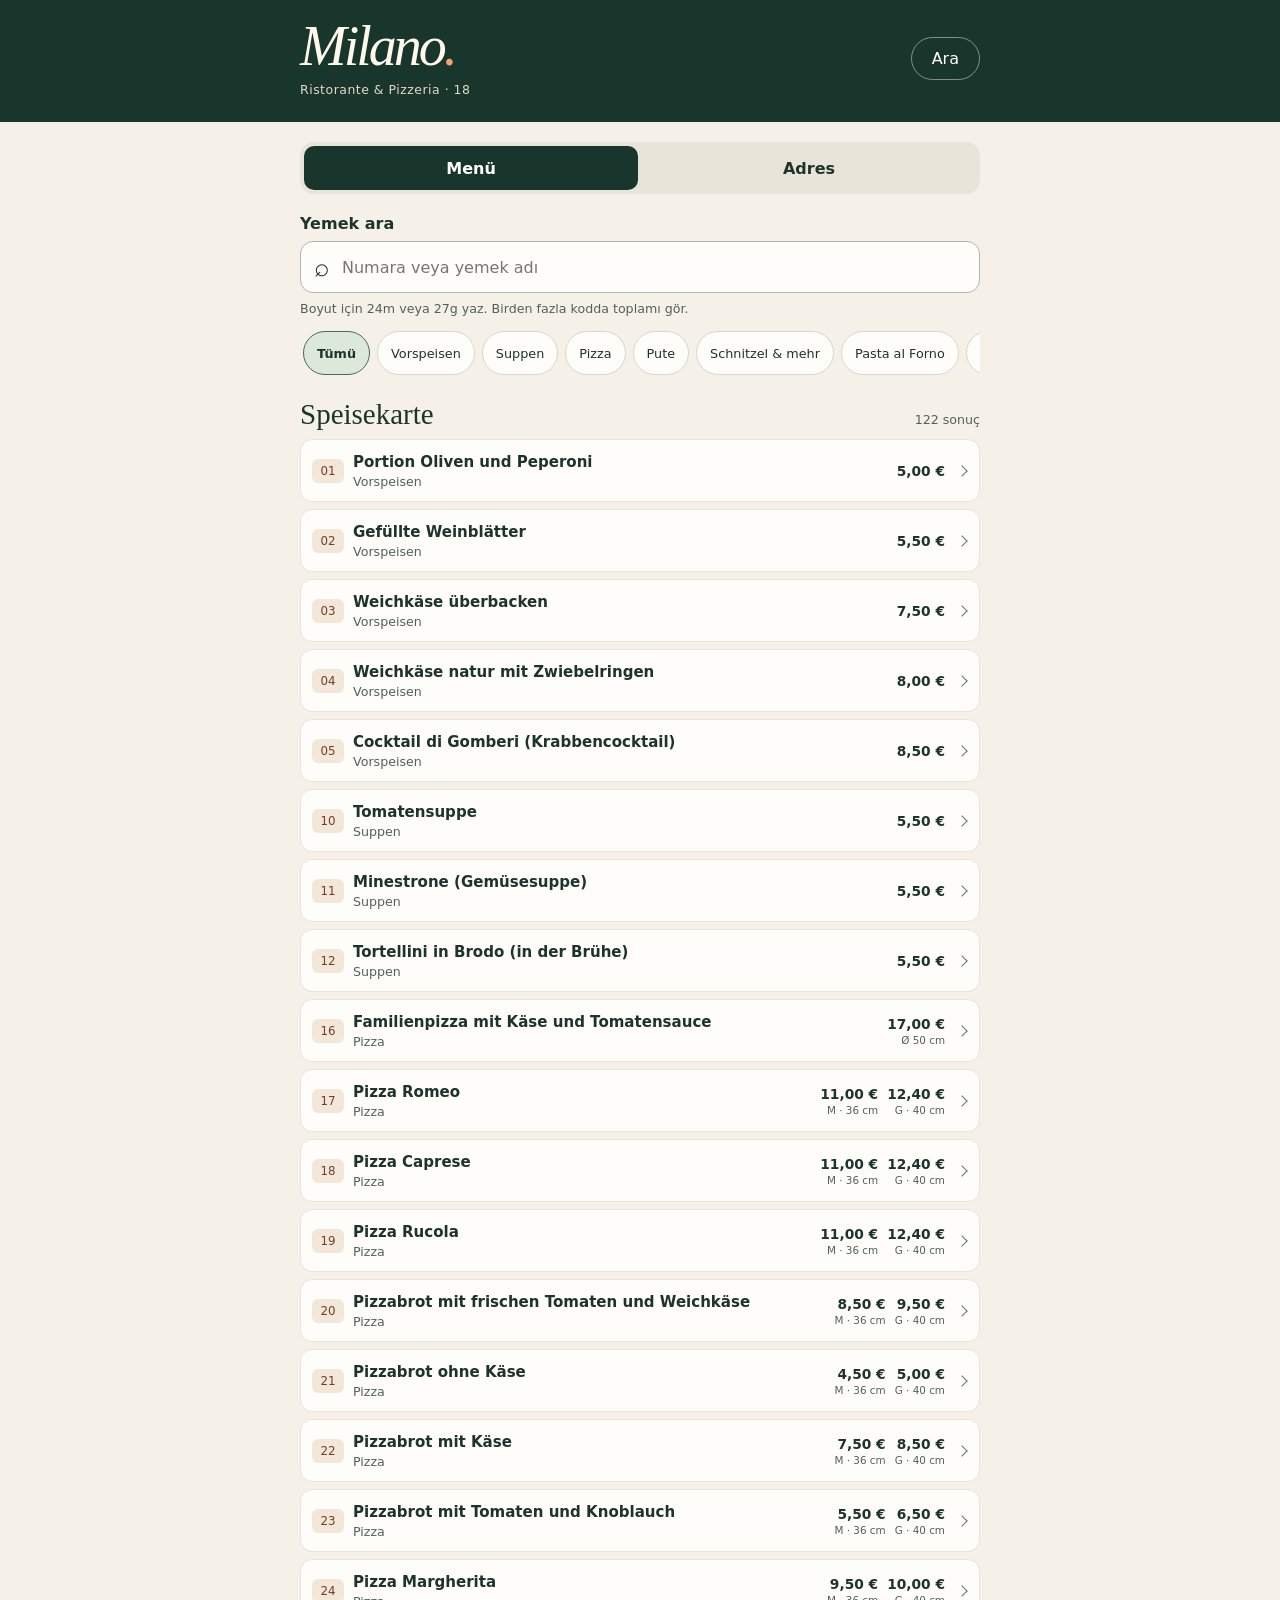
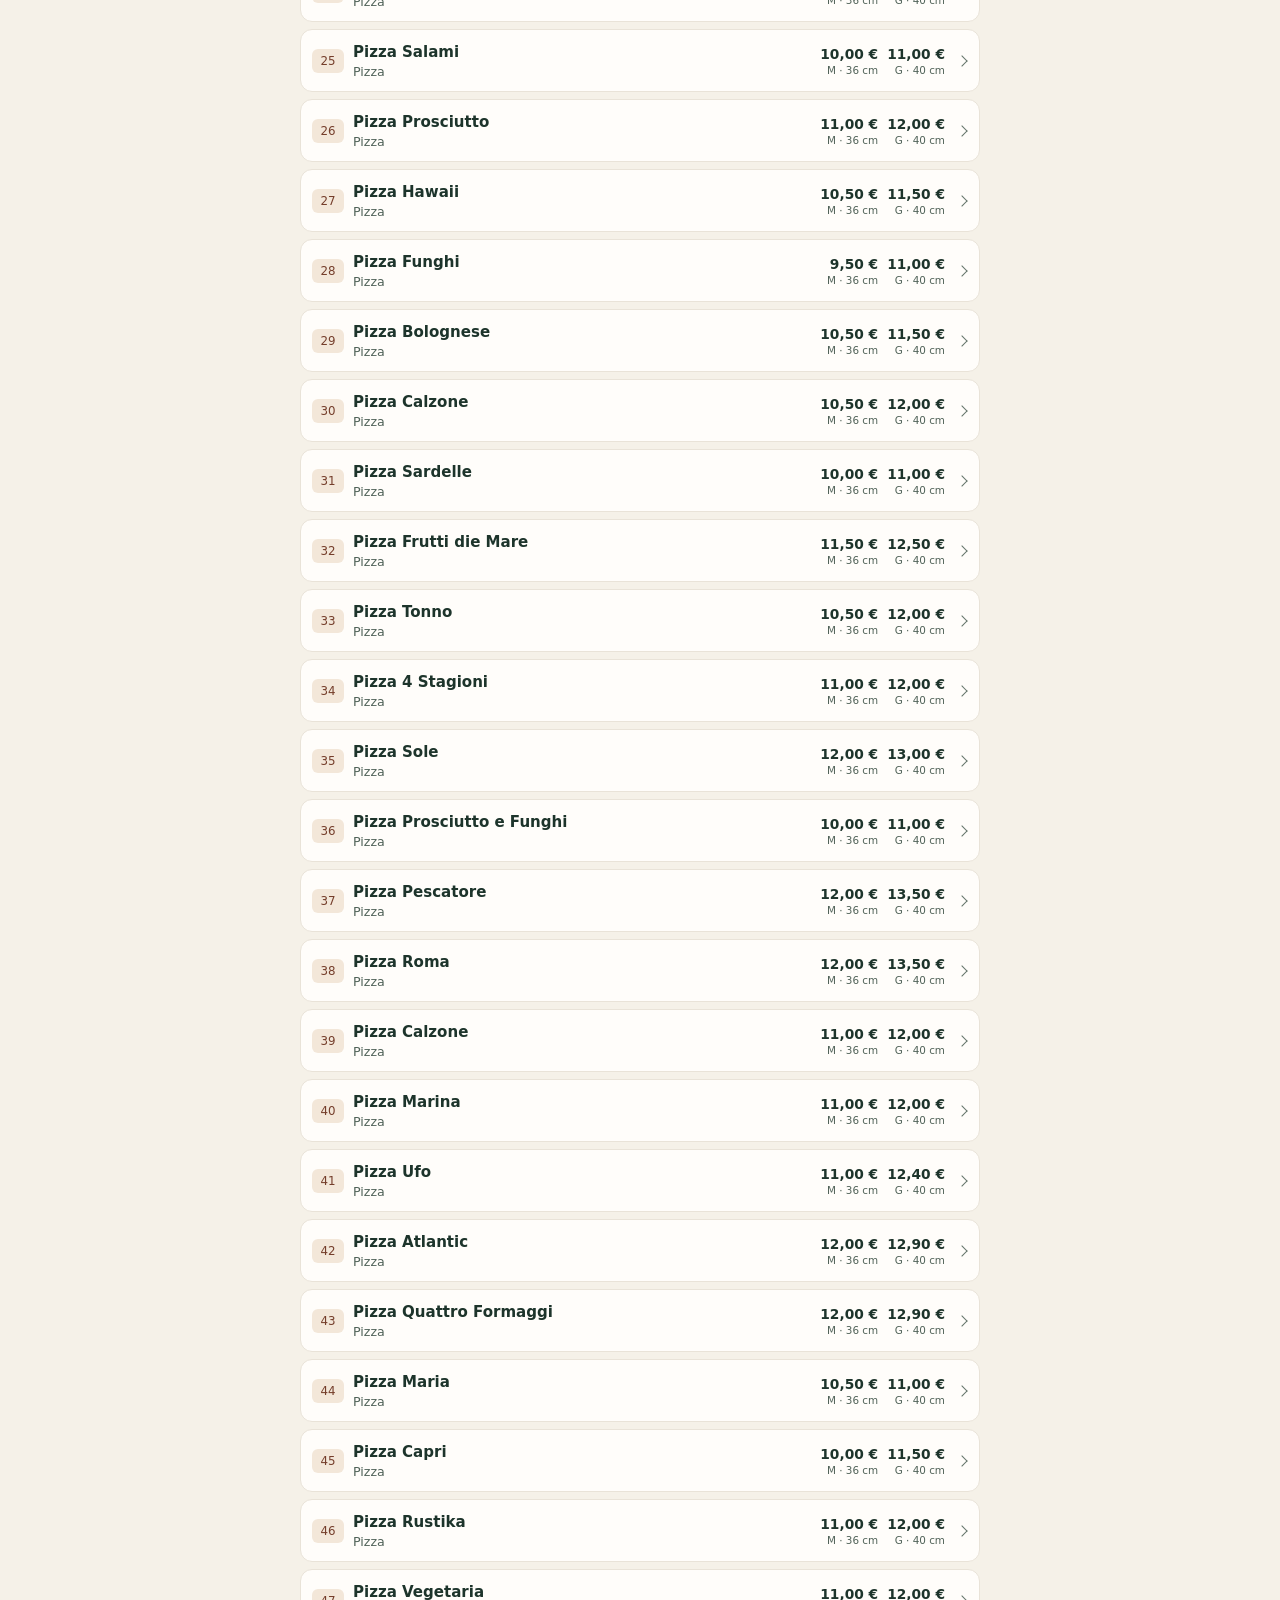
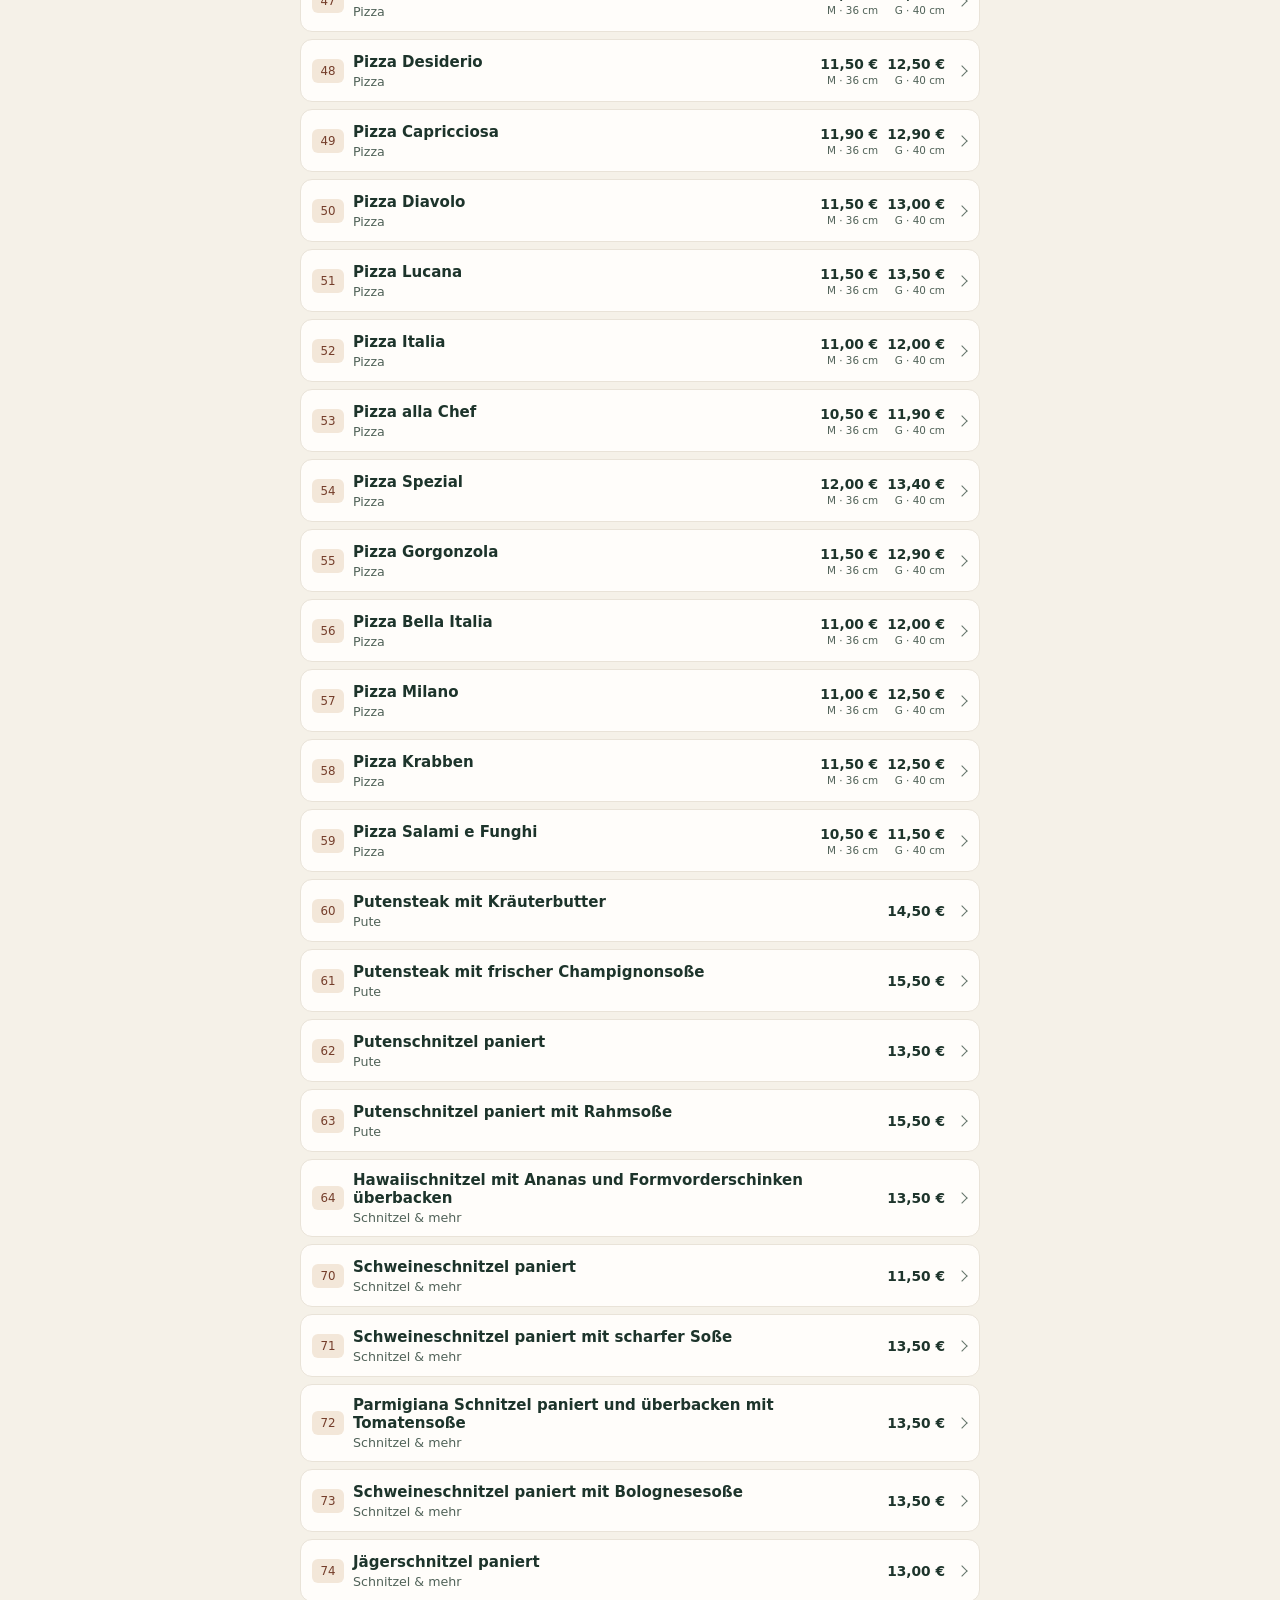
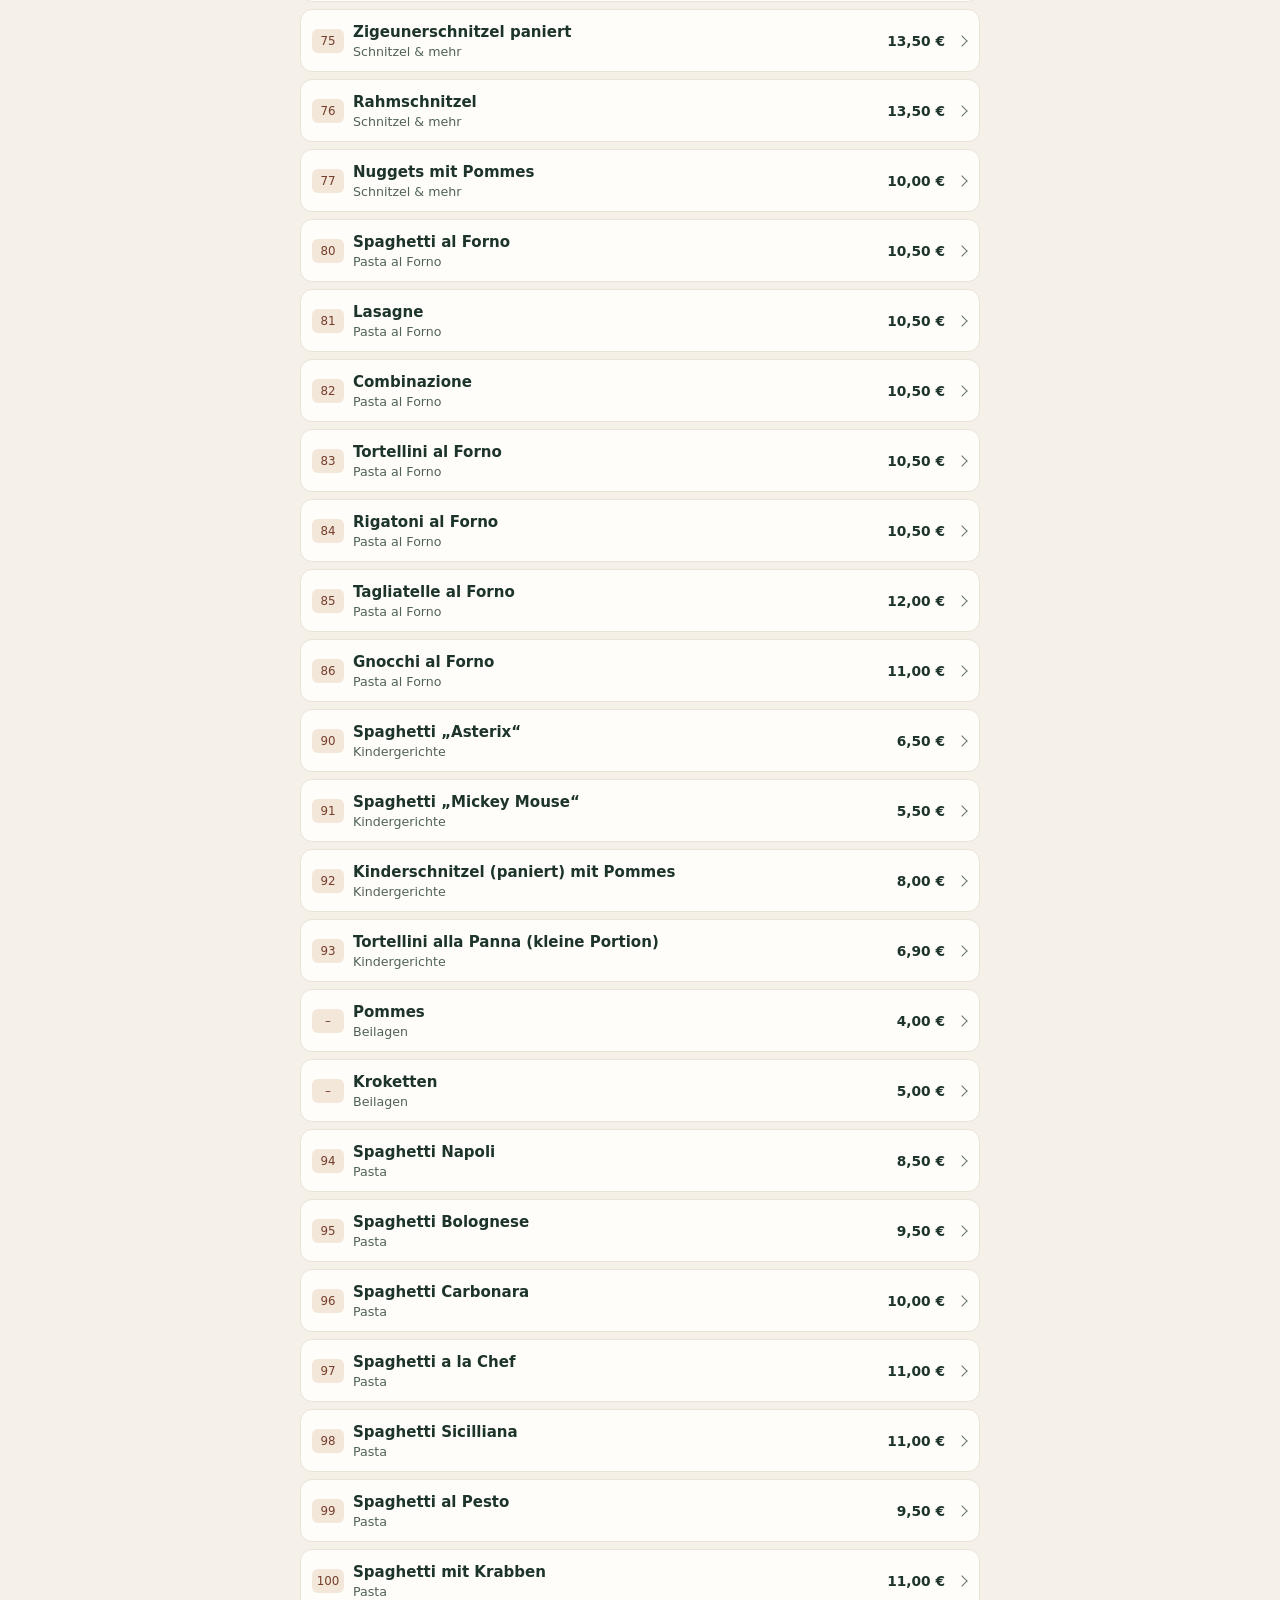
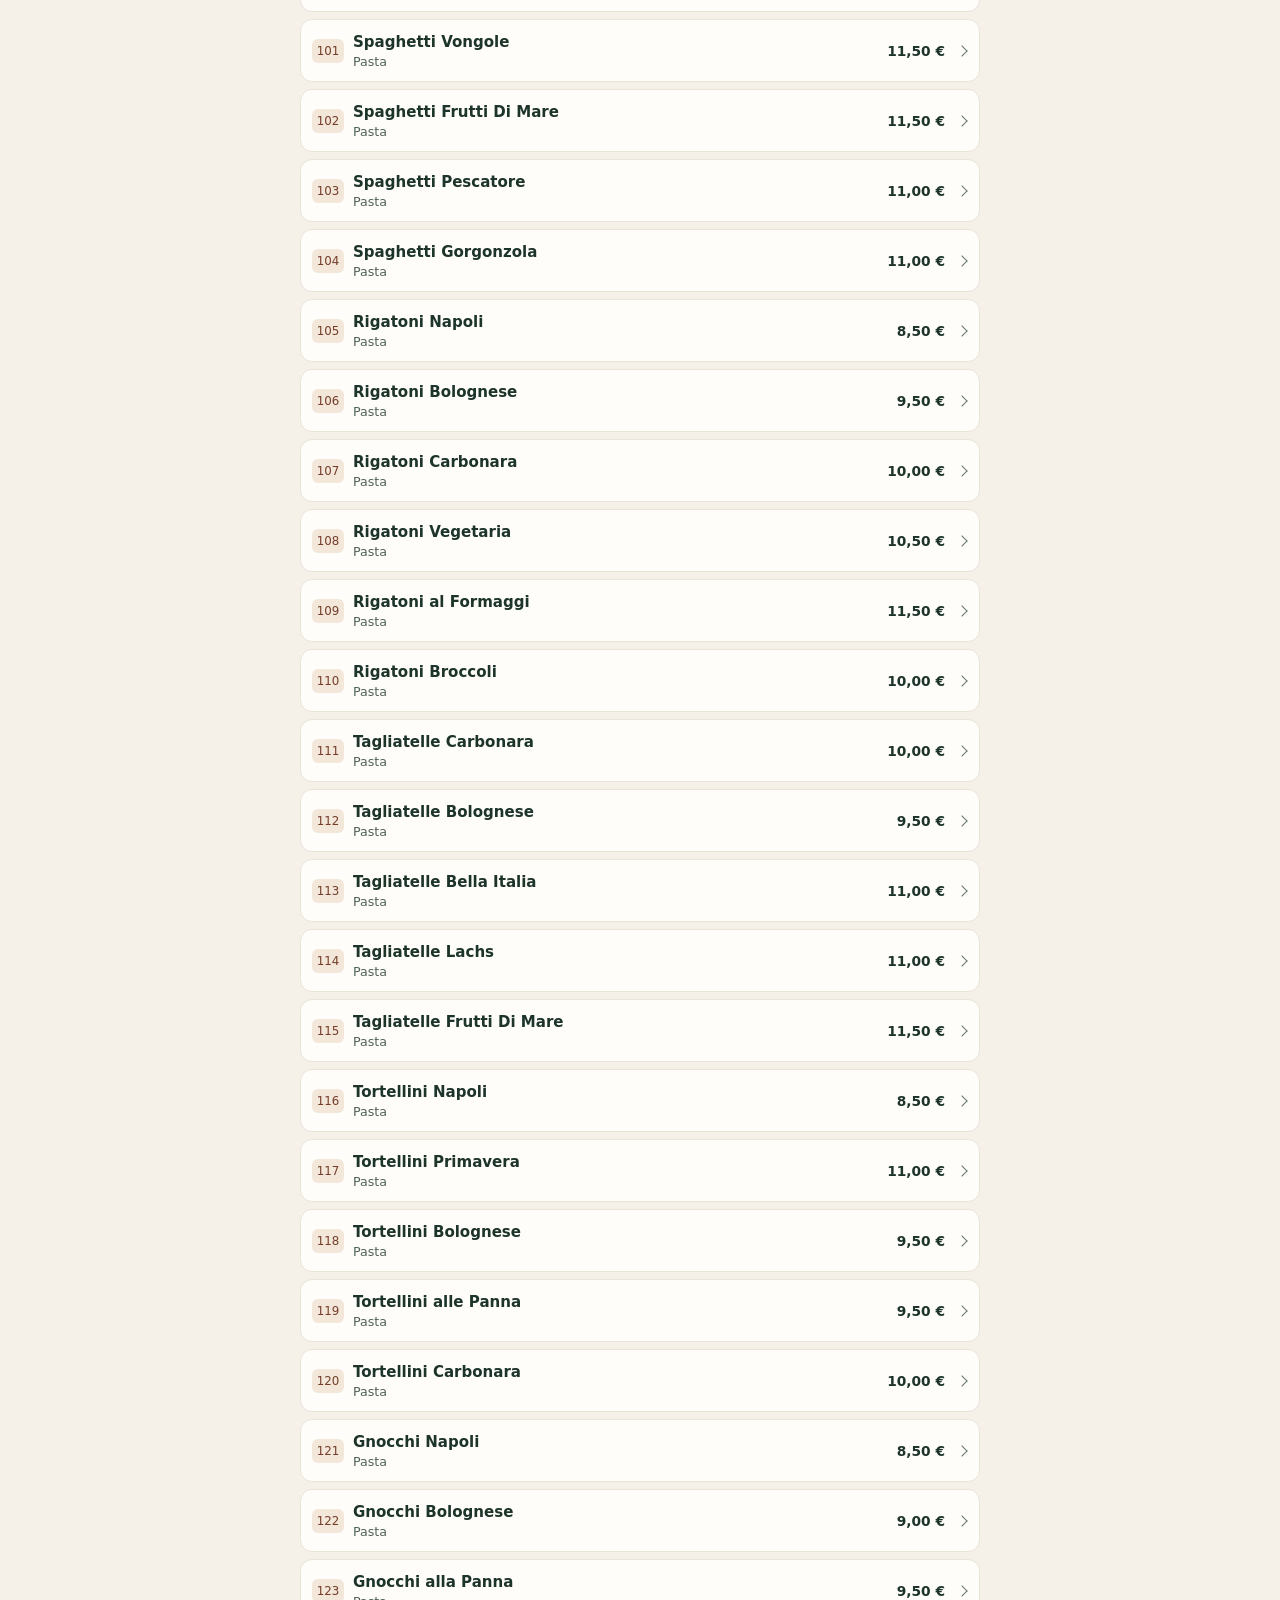
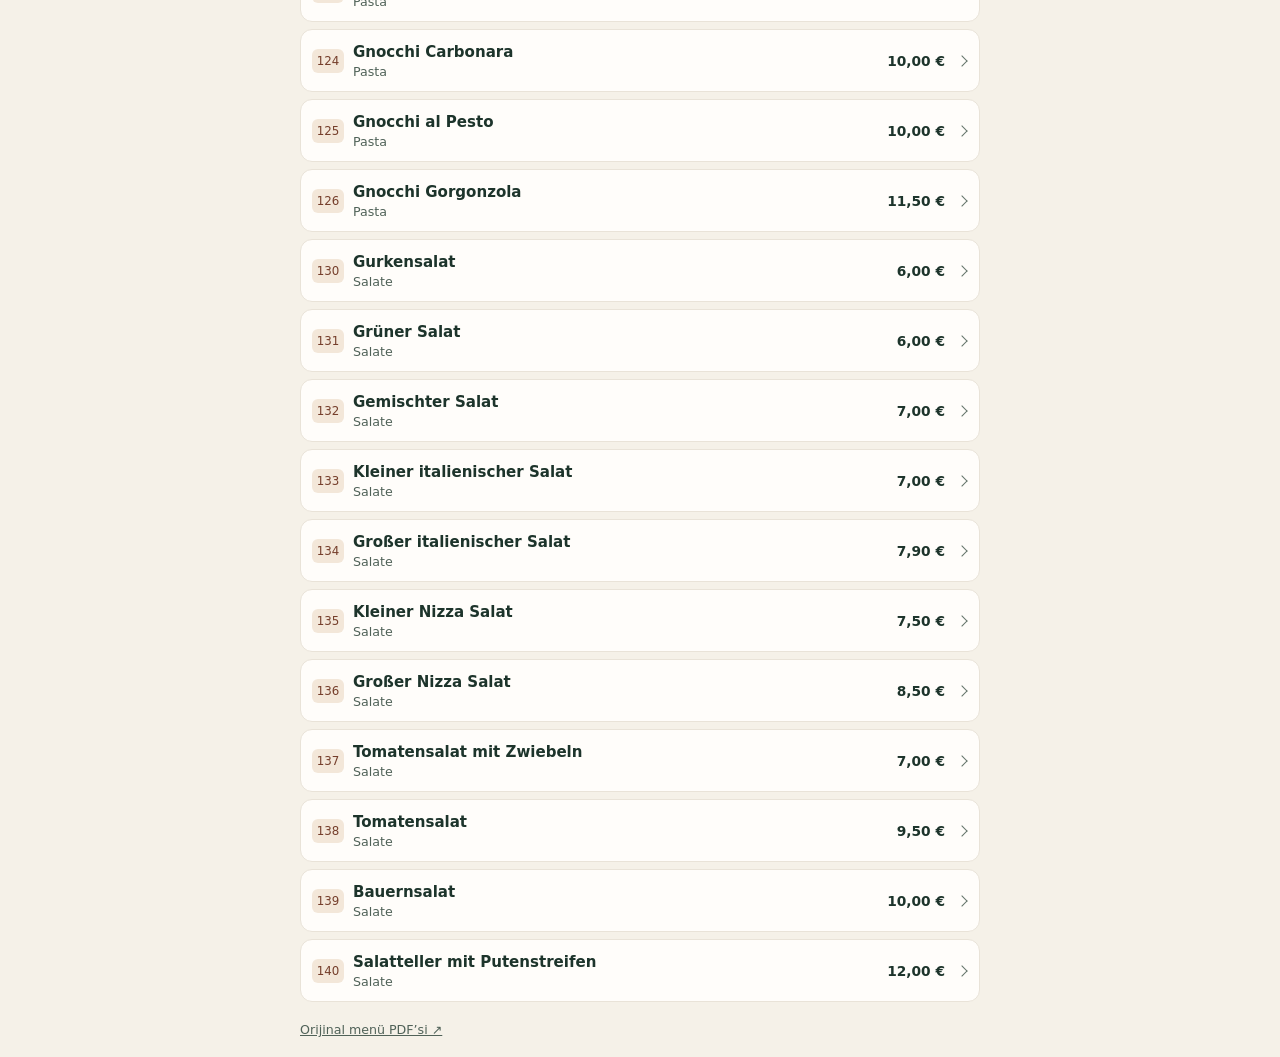
==== commit 2ef8809b: "Add files via upload" ====
--- a/index.html
+++ b/index.html
@@ -43,9 +43,10 @@
 .results-header{display:flex;align-items:baseline;justify-content:space-between;gap:10px;margin:15px 0 8px}
 h1{font:normal 29px Georgia,serif;margin:0}
 #results-title.address-title{font-size:24px}
-#results{list-style:none;padding:0;margin:0;display:grid;gap:7px}
+#results{list-style:none;padding:0;margin:0;display:flex;flex-direction:column;gap:7px}
+#results>li{flex:0 0 auto;min-width:0}
 .card{display:grid;grid-template-columns:auto minmax(0,1fr) auto;align-items:center;gap:9px;background:#fffdfa;border:1px solid #e9e3d8;border-radius:12px;padding:11px;min-height:63px}
-.address-card{grid-template-columns:minmax(0,1fr) auto}
+.address-card{grid-template-columns:minmax(0,1fr) auto;align-items:start}
 .town-card{background:#fffdfa;border:1px solid #e9e3d8;border-radius:12px}
 .town-button{display:grid;grid-template-columns:minmax(0,1fr) auto auto;align-items:center;gap:10px;width:100%;border:0;background:transparent;text-align:left;padding:11px;min-height:63px;border-radius:12px}
 .town-button::after{content:"";width:8px;height:8px;border-right:2px solid #506258;border-top:2px solid #506258;transform:rotate(45deg);margin:0 5px 0 1px}
@@ -106,7 +107,7 @@
 <body>
 <header>
   <div class="masthead">
-    <div><div class="wordmark">Milano<span>.</span></div><p>Ristorante &amp; Pizzeria · <span id="build-version">17</span></p></div>
+    <div><div class="wordmark">Milano<span>.</span></div><p>Ristorante &amp; Pizzeria · <span id="build-version">18</span></p></div>
     <a class="call" href="tel:+4963594090491" aria-label="Milano’yu ara">Ara</a>
   </div>
 </header>
